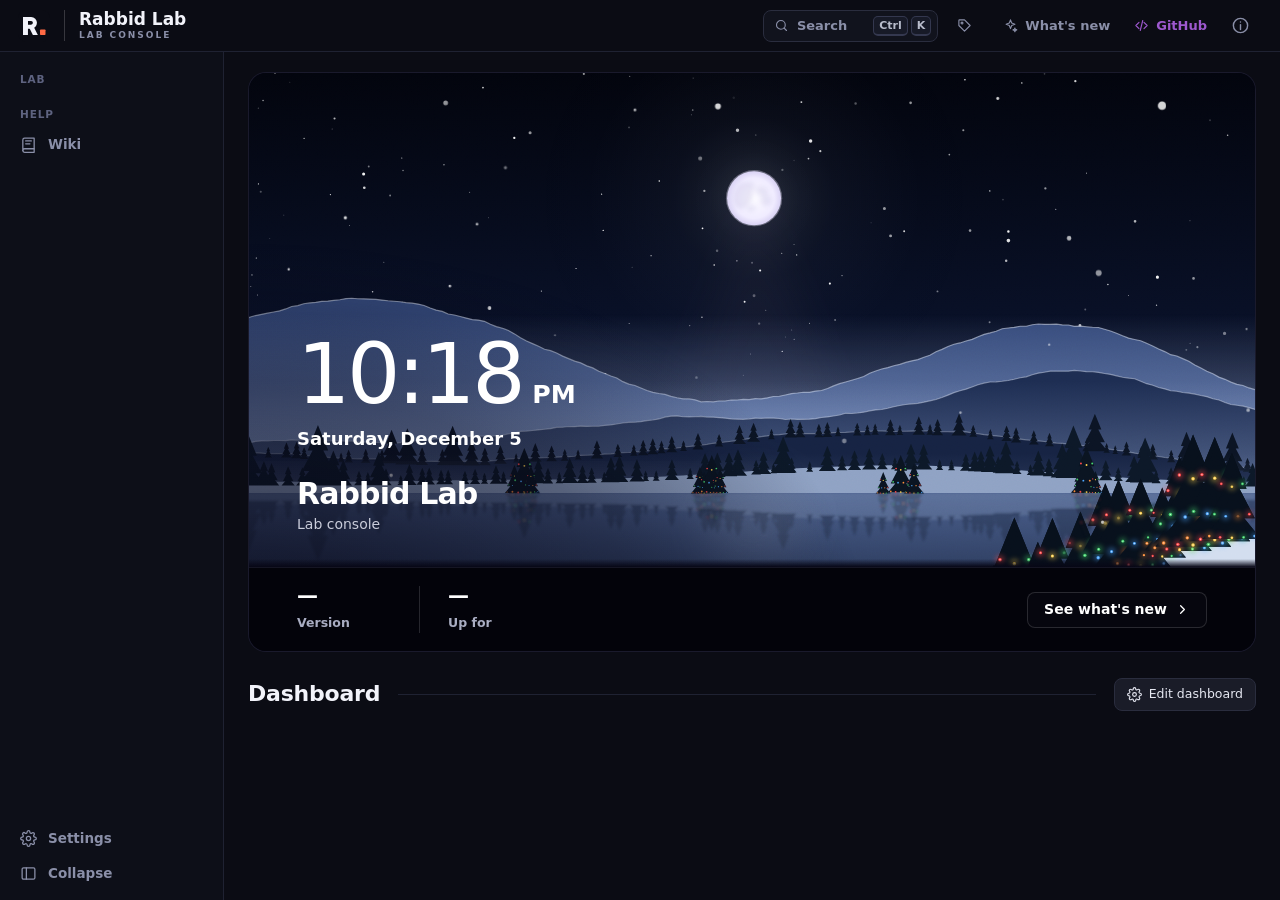
==== Src/RabbidLab.Server/wwwroot/index.html @ 40a91eeb "1.1.434: the time and the weather on the Overview banner" ====
<!doctype html>
<html lang="en">
<head>
<meta charset="utf-8">
<meta name="viewport" content="width=device-width, initial-scale=1">
<title>Rabbid Lab</title>
<meta name="robots" content="noindex, nofollow">
<meta name="theme-color" content="#0B0C14">
<link rel="icon" id="favicon" href="favicon.svg" type="image/svg+xml">
<script src="Assets/style.js"></script>
<script src="Assets/brand.js"></script>
<script src="Assets/theme.js"></script>
<link rel="stylesheet" href="Assets/console.css">
<link rel="stylesheet" href="Assets/skeleton.css">
<link rel="stylesheet" href="Assets/grid.css">
<link rel="stylesheet" href="Assets/people.css">
<link rel="stylesheet" href="Assets/users.css">
<link rel="stylesheet" href="Assets/links.css">
<link rel="stylesheet" href="Assets/sensors.css">
<link rel="stylesheet" href="Assets/alerts.css">
<link rel="stylesheet" href="Assets/wiki.css">
<link rel="stylesheet" href="Assets/notes.css">
<link rel="stylesheet" href="Assets/sync.css">
<link rel="stylesheet" href="Assets/report.css">
<link rel="stylesheet" href="Assets/offboard.css">
<link rel="stylesheet" href="Assets/dc-settings.css">
<link rel="stylesheet" href="Assets/printq.css">
<link rel="stylesheet" href="Assets/people-flows.css">
<link rel="stylesheet" href="Assets/lifecycle.css">
<link rel="stylesheet" href="Assets/apps.css">
<link rel="stylesheet" href="Assets/alerts-page.css">
<link rel="stylesheet" href="Assets/network.css">
<link rel="stylesheet" href="Assets/cloud.css">
<link rel="stylesheet" href="Assets/search.css">
<link rel="stylesheet" href="Assets/overview.css">
<link rel="stylesheet" href="Assets/dashboard.css">
<link rel="stylesheet" href="Assets/news.css">
<link rel="stylesheet" href="Assets/help.css">
<link rel="stylesheet" href="Assets/edition.css">
<link rel="stylesheet" href="Assets/themes.css">
<link rel="stylesheet" href="Assets/theme-fixes.css">
<script src="Assets/palette.js" defer></script>
<script src="Assets/backdrop.js" defer></script>
<script src="Assets/skeleton.js" defer></script>
<script src="Assets/sky.js" defer></script>
<script src="Assets/scene.js" defer></script>
<script src="Assets/monsters.js" defer></script>
<script src="Assets/weather.js" defer></script>
<script src="Assets/console.js" defer></script>
<script src="Assets/scroll.js" defer></script>
<script src="Assets/tips.js" defer></script>
<script src="Assets/picker.js" defer></script>
<script src="Assets/actions.js" defer></script>
<script src="Assets/reveal.js" defer></script>
<script src="Assets/grid.js" defer></script>
<script src="Assets/filter.js" defer></script>
<script src="Assets/people.js" defer></script>
<script src="Assets/offboard.js" defer></script>
<script src="Assets/given.js" defer></script>
<script src="Assets/dc-settings.js" defer></script>
<script src="Assets/users.js" defer></script>
<script src="Assets/people-flows.js" defer></script>
<script src="Assets/lifecycle.js" defer></script>
<script src="Assets/apps.js" defer></script>
<script src="Assets/alerts-page.js" defer></script>
<script src="Assets/alerts.js" defer></script>
<script src="Assets/report.js" defer></script>
<script src="Assets/links.js" defer></script>
<script src="Assets/portal-catalog.js" defer></script>
<script src="Assets/portals.js" defer></script>
<script src="Assets/cloud.js" defer></script>
<script src="Assets/sensors.js" defer></script>
<script src="Assets/wiki.js" defer></script>
<script src="Assets/directory.js" defer></script>
<script src="Assets/sync.js" defer></script>
<script src="Assets/devices.js" defer></script>
<script src="Assets/help.js" defer></script>
<script src="Assets/accounts.js" defer></script>
<script src="Assets/printers.js" defer></script>
<script src="Assets/installs.js" defer></script>
<script src="Assets/gpo.js" defer></script>
<script src="Assets/network.js" defer></script>
<script src="Assets/search.js" defer></script>
<script src="Assets/notes.js" defer></script>
<script src="Assets/deploy.js" defer></script>
<script src="Assets/dock.js" defer></script>
<script src="Assets/dashboard.js" defer></script>
<script src="Assets/ovinfo.js" defer></script>
</head>
<!-- The console: the top bar, the rail down the left, and one page at a time (console.js picks it from the address). -->
<body class="app booting">
<svg class="sprite" aria-hidden="true">
  <symbol id="i-overview" viewBox="0 0 24 24" fill="none" stroke="currentColor" stroke-width="1.8" stroke-linecap="round" stroke-linejoin="round"><rect x="3" y="3" width="7.5" height="7.5" rx="1.5"/><rect x="13.5" y="3" width="7.5" height="7.5" rx="1.5"/><rect x="3" y="13.5" width="7.5" height="7.5" rx="1.5"/><rect x="13.5" y="13.5" width="7.5" height="7.5" rx="1.5"/></symbol>
  <symbol id="i-updates" viewBox="0 0 24 24" fill="none" stroke="currentColor" stroke-width="1.8" stroke-linecap="round" stroke-linejoin="round"><path d="M20 12a8 8 0 1 1-2.3-5.6"/><path d="M20 4v5h-5"/><path d="M12 8v5l3 2"/></symbol>
  <symbol id="i-activity" viewBox="0 0 24 24" fill="none" stroke="currentColor" stroke-width="1.8" stroke-linecap="round" stroke-linejoin="round"><path d="M3 12h4l3-7 4 14 3-7h4"/></symbol>
  <symbol id="i-new" viewBox="0 0 24 24" fill="none" stroke="currentColor" stroke-width="1.8" stroke-linecap="round" stroke-linejoin="round"><path d="M12 3l1.9 5.1L19 10l-5.1 1.9L12 17l-1.9-5.1L5 10l5.1-1.9z"/><path d="M19 16l.8 2.2L22 19l-2.2.8L19 22l-.8-2.2L16 19l2.2-.8z"/></symbol>
  <symbol id="i-code" viewBox="0 0 24 24" fill="none" stroke="currentColor" stroke-width="1.8" stroke-linecap="round" stroke-linejoin="round"><path d="M8 7l-5 5 5 5M16 7l5 5-5 5M14 4l-4 16"/></symbol>
  <symbol id="i-back" viewBox="0 0 24 24" fill="none" stroke="currentColor" stroke-width="2" stroke-linecap="round" stroke-linejoin="round"><path d="M20 12H5M11 5l-7 7 7 7"/></symbol>
  <symbol id="i-tag" viewBox="0 0 24 24" fill="none" stroke="currentColor" stroke-width="1.8" stroke-linecap="round" stroke-linejoin="round"><path d="M3 12V4a1 1 0 0 1 1-1h8l9 9-9 9z"/><circle cx="8" cy="8" r="1.5"/></symbol>
  <symbol id="i-brush" viewBox="0 0 24 24" fill="none" stroke="currentColor" stroke-width="1.8" stroke-linecap="round" stroke-linejoin="round"><path d="M12 3a9 9 0 0 0 0 18c1.4 0 2-1 2-2s-.6-1.4-.6-2.2c0-1 .8-1.8 1.8-1.8H17a4 4 0 0 0 4-4c0-4.4-4-8-9-8z"/><circle cx="7.5" cy="11" r="1"/><circle cx="10.5" cy="7" r="1"/><circle cx="15.5" cy="7.5" r="1"/></symbol>
  <symbol id="i-bell" viewBox="0 0 24 24" fill="none" stroke="currentColor" stroke-width="1.8" stroke-linecap="round" stroke-linejoin="round"><path d="M6 16V11a6 6 0 0 1 12 0v5l2 2H4z"/><path d="M10 21h4"/></symbol>
  <symbol id="i-out" viewBox="0 0 24 24" fill="none" stroke="currentColor" stroke-width="2" stroke-linecap="round" stroke-linejoin="round"><path d="M7 17L17 7M9 7h8v8"/></symbol>
  <symbol id="i-clock" viewBox="0 0 24 24" fill="none" stroke="currentColor" stroke-width="1.8" stroke-linecap="round" stroke-linejoin="round"><circle cx="12" cy="12" r="9"/><path d="M12 7v5l3 2"/></symbol>
  <symbol id="i-pause" viewBox="0 0 24 24" fill="none" stroke="currentColor" stroke-width="2.4" stroke-linecap="round" stroke-linejoin="round"><path d="M9 6v12M15 6v12"/></symbol><symbol id="i-play" viewBox="0 0 24 24" fill="none" stroke="currentColor" stroke-width="2.2" stroke-linecap="round" stroke-linejoin="round"><path d="M8 5.5v13l10-6.5z"/></symbol>
  <symbol id="i-rail" viewBox="0 0 24 24" fill="none" stroke="currentColor" stroke-width="1.8" stroke-linecap="round" stroke-linejoin="round"><rect x="3" y="4" width="18" height="16" rx="2"/><path d="M9 4v16"/></symbol>
  <symbol id="i-gear" viewBox="0 0 24 24" fill="none" stroke="currentColor" stroke-width="1.8" stroke-linecap="round" stroke-linejoin="round"><circle cx="12" cy="12" r="3"/><path d="M19.4 15a1.65 1.65 0 0 0 .33 1.82l.06.06a2 2 0 1 1-2.83 2.83l-.06-.06a1.65 1.65 0 0 0-1.82-.33 1.65 1.65 0 0 0-1 1.51V21a2 2 0 1 1-4 0v-.09A1.65 1.65 0 0 0 9 19.4a1.65 1.65 0 0 0-1.82.33l-.06.06a2 2 0 1 1-2.83-2.83l.06-.06A1.65 1.65 0 0 0 4.68 15a1.65 1.65 0 0 0-1.51-1H3a2 2 0 1 1 0-4h.09A1.65 1.65 0 0 0 4.6 9a1.65 1.65 0 0 0-.33-1.82l-.06-.06a2 2 0 1 1 2.83-2.83l.06.06A1.65 1.65 0 0 0 9 4.68a1.65 1.65 0 0 0 1-1.51V3a2 2 0 1 1 4 0v.09a1.65 1.65 0 0 0 1 1.51 1.65 1.65 0 0 0 1.82-.33l.06-.06a2 2 0 1 1 2.83 2.83l-.06.06A1.65 1.65 0 0 0 19.4 9a1.65 1.65 0 0 0 1.51 1H21a2 2 0 1 1 0 4h-.09a1.65 1.65 0 0 0-1.51 1z"/></symbol>
  <symbol id="i-filter" viewBox="0 0 24 24" fill="none" stroke="currentColor" stroke-width="1.8" stroke-linecap="round" stroke-linejoin="round"><path d="M4 5h16l-6.2 7.6V18l-3.6 2v-7.4z"/></symbol>
  <symbol id="i-check" viewBox="0 0 24 24" fill="none" stroke="currentColor" stroke-width="2" stroke-linecap="round" stroke-linejoin="round"><path d="M5 12l5 5 9-10"/></symbol>
  <symbol id="i-download" viewBox="0 0 24 24" fill="none" stroke="currentColor" stroke-width="1.8" stroke-linecap="round" stroke-linejoin="round"><path d="M12 4v11M7 10l5 5 5-5M4 20h16"/></symbol>
  <symbol id="i-upload" viewBox="0 0 24 24" fill="none" stroke="currentColor" stroke-width="1.8" stroke-linecap="round" stroke-linejoin="round"><path d="M12 15V4M7 9l5-5 5 5M4 20h16"/></symbol>  <symbol id="i-alert" viewBox="0 0 24 24" fill="none" stroke="currentColor" stroke-width="1.8" stroke-linecap="round" stroke-linejoin="round"><path d="M12 3l10 18H2z"/><path d="M12 10v5M12 18h.01"/></symbol>
  <symbol id="i-history" viewBox="0 0 24 24" fill="none" stroke="currentColor" stroke-width="1.8" stroke-linecap="round" stroke-linejoin="round"><path d="M3 12a9 9 0 1 0 3-6.7L3 8"/><path d="M3 3v5h5M12 7v5l3 2"/></symbol>
  <symbol id="i-lock" viewBox="0 0 24 24" fill="none" stroke="currentColor" stroke-width="1.8" stroke-linecap="round" stroke-linejoin="round"><rect x="5" y="11" width="14" height="9" rx="2"/><path d="M8 11V8a4 4 0 0 1 8 0v3"/></symbol>
  <symbol id="i-crown" viewBox="0 0 24 24" fill="none" stroke="currentColor" stroke-width="1.8" stroke-linecap="round" stroke-linejoin="round"><path d="M3 7l4.5 4L12 4l4.5 7L21 7l-2 11H5z"/><path d="M5 21h14"/></symbol>
  <symbol id="i-ticket" viewBox="0 0 24 24" fill="none" stroke="currentColor" stroke-width="1.8" stroke-linecap="round" stroke-linejoin="round"><path d="M3 7a1 1 0 0 1 1-1h16a1 1 0 0 1 1 1v3a2 2 0 0 0 0 4v3a1 1 0 0 1-1 1H4a1 1 0 0 1-1-1v-3a2 2 0 0 0 0-4z"/><path d="M15 6v2M15 11v2M15 16v2"/></symbol>
  <symbol id="i-hourglass" viewBox="0 0 24 24" fill="none" stroke="currentColor" stroke-width="1.8" stroke-linecap="round" stroke-linejoin="round"><path d="M6 3h12M6 21h12"/><path d="M8 3v3c0 2.5 4 4 4 6s-4 3.5-4 6v3M16 3v3c0 2.5-4 4-4 6s4 3.5 4 6v3"/></symbol>
  <symbol id="i-tree" viewBox="0 0 24 24" fill="none" stroke="currentColor" stroke-width="1.8" stroke-linecap="round" stroke-linejoin="round"><path d="M12 3 7.5 9.5h3L6 16h12l-4.5-6.5h3z"/><path d="M12 16v5"/></symbol>
  <symbol id="i-certificate" viewBox="0 0 24 24" fill="none" stroke="currentColor" stroke-width="1.8" stroke-linecap="round" stroke-linejoin="round"><path d="M13 17H5a2 2 0 0 1-2-2V6a2 2 0 0 1 2-2h14a2 2 0 0 1 2 2v5"/><path d="M7 8h8M7 12h4"/><circle cx="18" cy="15" r="3"/><path d="M16.5 17.6 16 21l2-1 2 1-.5-3.4"/></symbol>
  <symbol id="i-signpost" viewBox="0 0 24 24" fill="none" stroke="currentColor" stroke-width="1.8" stroke-linecap="round" stroke-linejoin="round"><path d="M12 3v18M9 21h6"/><path d="M5 5h12l2.5 2.5L17 10H5z"/><path d="M19 12H7l-2.5 2.5L7 17h12z"/></symbol>
  <symbol id="i-shield" viewBox="0 0 24 24" fill="none" stroke="currentColor" stroke-width="1.8" stroke-linecap="round" stroke-linejoin="round"><path d="M12 3l8 3v6c0 4.5-3.4 8.3-8 9-4.6-.7-8-4.5-8-9V6z"/></symbol>
  <symbol id="i-policy" viewBox="0 0 24 24" fill="none" stroke="currentColor" stroke-width="1.8" stroke-linecap="round" stroke-linejoin="round"><path d="M14 3H6a2 2 0 0 0-2 2v14a2 2 0 0 0 2 2h5"/><path d="M14 3v5h5"/><path d="M19 8v2"/><path d="M17.5 13.5 21 15v2.6c0 2.2-1.5 3.7-3.5 4.4-2-.7-3.5-2.2-3.5-4.4V15Z"/><path d="M8 9h3M8 13h4M8 17h3"/></symbol>
  <symbol id="i-users" viewBox="0 0 24 24" fill="none" stroke="currentColor" stroke-width="1.8" stroke-linecap="round" stroke-linejoin="round"><circle cx="9" cy="8" r="3.5"/><path d="M2.5 20c1-3.5 3.6-5.5 6.5-5.5s5.5 2 6.5 5.5"/><path d="M15.5 4.8a3.5 3.5 0 0 1 0 6.4M17.5 14.8c2 .7 3.4 2.4 4 5.2"/></symbol>
  <symbol id="i-user" viewBox="0 0 24 24" fill="none" stroke="currentColor" stroke-width="1.8" stroke-linecap="round" stroke-linejoin="round"><circle cx="12" cy="8" r="4"/><path d="M4 20c1.5-3.5 4.5-5 8-5s6.5 1.5 8 5"/></symbol>
  <symbol id="i-right" viewBox="0 0 24 24" fill="none" stroke="currentColor" stroke-width="2" stroke-linecap="round" stroke-linejoin="round"><path d="M9 6l6 6-6 6"/></symbol>
  <symbol id="i-monitor" viewBox="0 0 24 24" fill="none" stroke="currentColor" stroke-width="1.8" stroke-linecap="round" stroke-linejoin="round"><rect x="3" y="4" width="18" height="12" rx="2"/><path d="M8 20h8M12 16v4"/></symbol>
  <symbol id="i-list" viewBox="0 0 24 24" fill="none" stroke="currentColor" stroke-width="1.8" stroke-linecap="round" stroke-linejoin="round"><path d="M8 6h13M8 12h13M8 18h13M3 6h.01M3 12h.01M3 18h.01"/></symbol>
  <symbol id="i-key" viewBox="0 0 24 24" fill="none" stroke="currentColor" stroke-width="1.8" stroke-linecap="round" stroke-linejoin="round"><circle cx="7.5" cy="12" r="4"/><path d="M11.5 12H21M18 12v3M21 12v2.5"/></symbol>
  <symbol id="i-plus" viewBox="0 0 24 24" fill="none" stroke="currentColor" stroke-width="1.8" stroke-linecap="round" stroke-linejoin="round"><path d="M12 5v14M5 12h14"/></symbol>
  <symbol id="i-minus" viewBox="0 0 24 24" fill="none" stroke="currentColor" stroke-width="1.8" stroke-linecap="round"><path d="M5 12h14"/></symbol>
  <symbol id="i-grip" viewBox="0 0 24 24" fill="none" stroke="currentColor" stroke-width="2" stroke-linecap="round" stroke-linejoin="round"><path d="M12 3v18M3 12h18M9 6l3-3 3 3M9 18l3 3 3-3M6 9l-3 3 3 3M18 9l3 3-3 3"/></symbol>
  <symbol id="i-sort" viewBox="0 0 24 24" fill="none" stroke="currentColor" stroke-width="2" stroke-linecap="round" stroke-linejoin="round"><path d="M6 4v16M3 17l3 3 3-3M13.5 10.5 16.5 3.5l3 7M14.6 8h3.8M13.5 13.5h6l-6 7h6"/></symbol>
  <symbol id="i-sort-za" viewBox="0 0 24 24" fill="none" stroke="currentColor" stroke-width="2" stroke-linecap="round" stroke-linejoin="round"><path d="M6 20V4M3 7l3-3 3 3M13.5 3.5h6l-6 7h6M13.5 20.5l3-7 3 7M14.6 18h3.8"/></symbol>
  <symbol id="i-pin" viewBox="0 0 24 24" fill="none" stroke="currentColor" stroke-width="1.8" stroke-linecap="round" stroke-linejoin="round"><g transform="rotate(45 12 12)"><path d="M8.5 3h7M10 3v6l-3 4h10l-3-4V3M12 13v8"/></g></symbol>
  <symbol id="i-pin-right" viewBox="0 0 24 24" fill="none" stroke="currentColor" stroke-width="1.8" stroke-linecap="round" stroke-linejoin="round"><g transform="rotate(-45 12 12)"><path d="M8.5 3h7M10 3v6l-3 4h10l-3-4V3M12 13v8"/></g></symbol>
  <symbol id="i-pin-off" viewBox="0 0 24 24" fill="none" stroke="currentColor" stroke-width="1.8" stroke-linecap="round" stroke-linejoin="round"><path d="M8.5 3h7M10 3v6l-3 4h10l-3-4V3M12 13v8M3 3l18 18"/></symbol>
  <symbol id="i-fit" viewBox="0 0 24 24" fill="none" stroke="currentColor" stroke-width="1.8" stroke-linecap="round" stroke-linejoin="round"><path d="M3 4v16M21 4v16M7 12h10M10 9l-3 3 3 3M14 9l3 3-3 3"/></symbol>
  <symbol id="i-info" viewBox="0 0 24 24" fill="none" stroke="currentColor" stroke-width="1.8" stroke-linecap="round" stroke-linejoin="round"><circle cx="12" cy="12" r="9"/><path d="M12 11v6"/><path d="M12 7.6v.01"/></symbol>
  <symbol id="i-eye" viewBox="0 0 24 24" fill="none" stroke="currentColor" stroke-width="1.8" stroke-linecap="round" stroke-linejoin="round"><path d="M2 12s3.6-7 10-7 10 7 10 7-3.6 7-10 7S2 12 2 12z"/><circle cx="12" cy="12" r="3"/></symbol>
  <symbol id="i-eye-off" viewBox="0 0 24 24" fill="none" stroke="currentColor" stroke-width="1.8" stroke-linecap="round" stroke-linejoin="round"><path d="M3 3l18 18M10.6 5.1A10.8 10.8 0 0 1 12 5c6.4 0 10 7 10 7a17.6 17.6 0 0 1-3.2 4.1M6.6 6.6C3.7 8.5 2 12 2 12s3.6 7 10 7a10.4 10.4 0 0 0 5.4-1.6M9.9 9.9a3 3 0 0 0 4.2 4.2"/></symbol>
  <symbol id="i-x" viewBox="0 0 24 24" fill="none" stroke="currentColor" stroke-width="1.8" stroke-linecap="round" stroke-linejoin="round"><path d="M6 6l12 12M18 6L6 18"/></symbol>
  <symbol id="i-trash" viewBox="0 0 24 24" fill="none" stroke="currentColor" stroke-width="2" stroke-linecap="round" stroke-linejoin="round"><path d="M3 6h18M8 6V4a1 1 0 0 1 1-1h6a1 1 0 0 1 1 1v2M19 6l-1 14a2 2 0 0 1-2 2H8a2 2 0 0 1-2-2L5 6M10 11v6M14 11v6"/></symbol>
  <symbol id="i-search" viewBox="0 0 24 24" fill="none" stroke="currentColor" stroke-width="1.8" stroke-linecap="round" stroke-linejoin="round"><circle cx="11" cy="11" r="7"/><path d="M20 20l-4-4"/></symbol>
  <symbol id="i-server" viewBox="0 0 24 24" fill="none" stroke="currentColor" stroke-width="1.8" stroke-linecap="round" stroke-linejoin="round"><rect x="3" y="4" width="18" height="7" rx="1.5"/><rect x="3" y="13" width="18" height="7" rx="1.5"/><path d="M7 7.5h.01M7 16.5h.01M11 7.5h6M11 16.5h6"/></symbol>
  <symbol id="i-unlock" viewBox="0 0 24 24" fill="none" stroke="currentColor" stroke-width="1.8" stroke-linecap="round" stroke-linejoin="round"><rect x="5" y="11" width="14" height="9" rx="2"/><path d="M8 11V8a4 4 0 0 1 7.5-2"/></symbol>
  <symbol id="i-power" viewBox="0 0 24 24" fill="none" stroke="currentColor" stroke-width="1.8" stroke-linecap="round" stroke-linejoin="round"><path d="M12 3v9"/><path d="M6.4 6.4a8 8 0 1 0 11.2 0"/></symbol>
  <symbol id="i-restart" viewBox="0 0 24 24" fill="none" stroke="currentColor" stroke-width="1.8" stroke-linecap="round" stroke-linejoin="round"><path d="M20 12a8 8 0 1 1-2.6-5.9"/><path d="M20 4v5h-5"/></symbol>
  <symbol id="i-message" viewBox="0 0 24 24" fill="none" stroke="currentColor" stroke-width="1.8" stroke-linecap="round" stroke-linejoin="round"><path d="M4 5h16v11H9l-5 4V5Z"/><path d="M8 9.5h8M8 12.5h5"/></symbol>
  <symbol id="i-wake" viewBox="0 0 24 24" fill="none" stroke="currentColor" stroke-width="1.8" stroke-linecap="round" stroke-linejoin="round"><path d="M12 3v3M4.9 7.9l2.1 2.1M19.1 7.9 17 10M2 17h3M19 17h3M7 17a5 5 0 0 1 10 0M2 21h20"/></symbol>
  <symbol id="i-link" viewBox="0 0 24 24" fill="none" stroke="currentColor" stroke-width="1.8" stroke-linecap="round" stroke-linejoin="round"><path d="M10 14a4.5 4.5 0 0 0 6.4 0l3.2-3.2a4.5 4.5 0 0 0-6.4-6.4L12 5.6"/><path d="M14 10a4.5 4.5 0 0 0-6.4 0l-3.2 3.2a4.5 4.5 0 0 0 6.4 6.4l1.2-1.2"/></symbol>
  <symbol id="i-edit" viewBox="0 0 24 24" fill="none" stroke="currentColor" stroke-width="2" stroke-linecap="round" stroke-linejoin="round"><path d="M12 20h8M16.5 3.5a2.1 2.1 0 0 1 3 3L7 19l-4 1 1-4z"/></symbol>
  <symbol id="i-dots" viewBox="0 0 24 24" fill="currentColor"><circle cx="5" cy="12" r="1.8"/><circle cx="12" cy="12" r="1.8"/><circle cx="19" cy="12" r="1.8"/></symbol>
  <symbol id="i-laptop" viewBox="0 0 24 24" fill="none" stroke="currentColor" stroke-width="1.8" stroke-linecap="round" stroke-linejoin="round"><rect x="4" y="5" width="16" height="11" rx="1.5"/><path d="M2 19h20"/></symbol>
  <symbol id="i-book" viewBox="0 0 24 24" fill="none" stroke="currentColor" stroke-width="1.8" stroke-linecap="round" stroke-linejoin="round"><path d="M4 5.5A2.5 2.5 0 0 1 6.5 3H20v15H6.5A2.5 2.5 0 0 0 4 20.5z"/><path d="M4 20.5A2.5 2.5 0 0 0 6.5 23H20v-5"/><path d="M8 7h8M8 11h6"/></symbol>
  <symbol id="i-csv" viewBox="0 0 24 24" fill="none" stroke="currentColor" stroke-width="1.8" stroke-linecap="round" stroke-linejoin="round"><path d="M14 3H6a2 2 0 0 0-2 2v14a2 2 0 0 0 2 2h12a2 2 0 0 0 2-2V9z"/><path d="M14 3v6h6M12 12v6M9 15l3 3 3-3"/></symbol>
  <symbol id="i-globe" viewBox="0 0 24 24" fill="none" stroke="currentColor" stroke-width="1.8" stroke-linecap="round" stroke-linejoin="round"><circle cx="12" cy="12" r="9"/><path d="M3 12h18M12 3c2.5 2.7 3.8 5.7 3.8 9s-1.3 6.3-3.8 9c-2.5-2.7-3.8-5.7-3.8-9S9.5 5.7 12 3z"/></symbol>
  <symbol id="i-browser" viewBox="0 0 24 24" fill="none" stroke="currentColor" stroke-width="1.8" stroke-linecap="round" stroke-linejoin="round"><rect x="3" y="4" width="18" height="16" rx="2"/><path d="M3 9h18M6.5 6.5h.01M9.5 6.5h.01M12.5 6.5h5"/></symbol>
  <symbol id="i-view-rows" viewBox="0 0 24 24" fill="none" stroke="currentColor" stroke-width="2" stroke-linejoin="round"><rect x="3" y="4" width="18" height="6" rx="1.5"/><rect x="3" y="14" width="18" height="6" rx="1.5"/></symbol>
  <symbol id="i-view-tiles" viewBox="0 0 24 24" fill="none" stroke="currentColor" stroke-width="2" stroke-linejoin="round"><rect x="3" y="3" width="7.5" height="7.5" rx="2"/><rect x="13.5" y="3" width="7.5" height="7.5" rx="2"/><rect x="3" y="13.5" width="7.5" height="7.5" rx="2"/><rect x="13.5" y="13.5" width="7.5" height="7.5" rx="2"/></symbol>
  <symbol id="i-view-list" viewBox="0 0 24 24" fill="none" stroke="currentColor" stroke-width="2" stroke-linecap="round"><path d="M9 6h12M9 12h12M9 18h12"/><circle cx="4.5" cy="6" r="1.5" fill="currentColor" stroke="none"/><circle cx="4.5" cy="12" r="1.5" fill="currentColor" stroke="none"/><circle cx="4.5" cy="18" r="1.5" fill="currentColor" stroke="none"/></symbol>
  <symbol id="i-view-icons" viewBox="0 0 24 24" fill="currentColor"><rect x="3" y="3" width="5" height="5" rx="1.5"/><rect x="9.5" y="3" width="5" height="5" rx="1.5"/><rect x="16" y="3" width="5" height="5" rx="1.5"/><rect x="3" y="9.5" width="5" height="5" rx="1.5"/><rect x="9.5" y="9.5" width="5" height="5" rx="1.5"/><rect x="16" y="9.5" width="5" height="5" rx="1.5"/><rect x="3" y="16" width="5" height="5" rx="1.5"/><rect x="9.5" y="16" width="5" height="5" rx="1.5"/><rect x="16" y="16" width="5" height="5" rx="1.5"/></symbol>
  <symbol id="i-org" viewBox="0 0 24 24" fill="none" stroke="currentColor" stroke-width="1.8" stroke-linecap="round" stroke-linejoin="round"><rect x="9" y="3" width="6" height="5" rx="1"/><rect x="3" y="16" width="6" height="5" rx="1"/><rect x="15" y="16" width="6" height="5" rx="1"/><path d="M12 8v4M6 16v-2h12v2"/></symbol>
  <symbol id="i-plug" viewBox="0 0 24 24" fill="none" stroke="currentColor" stroke-width="1.8" stroke-linecap="round" stroke-linejoin="round"><rect x="4" y="7" width="16" height="10" rx="2"/><path d="M8 11h2M14 11h2M8 7V4M16 7V4M12 17v3"/></symbol>
  <symbol id="i-disk" viewBox="0 0 24 24" fill="none" stroke="currentColor" stroke-width="1.8" stroke-linecap="round" stroke-linejoin="round"><ellipse cx="12" cy="5.5" rx="8" ry="2.5"/><path d="M4 5.5v13c0 1.4 3.6 2.5 8 2.5s8-1.1 8-2.5v-13"/><path d="M4 12c0 1.4 3.6 2.5 8 2.5s8-1.1 8-2.5"/></symbol>
  <symbol id="i-folder" viewBox="0 0 24 24" fill="none" stroke="currentColor" stroke-width="1.8" stroke-linecap="round" stroke-linejoin="round"><path d="M3 7a2 2 0 0 1 2-2h4l2 2h8a2 2 0 0 1 2 2v8a2 2 0 0 1-2 2H5a2 2 0 0 1-2-2z"/></symbol>
  <symbol id="i-user-plus" viewBox="0 0 24 24" fill="none" stroke="currentColor" stroke-width="1.8" stroke-linecap="round" stroke-linejoin="round"><circle cx="9" cy="8" r="4"/><path d="M2 20c1.2-3.3 4-5 7-5s5.8 1.7 7 5"/><path d="M19 8v6M16 11h6"/></symbol>
  <symbol id="i-refresh" viewBox="0 0 24 24" fill="none" stroke="currentColor" stroke-width="1.8" stroke-linecap="round" stroke-linejoin="round"><path d="M20 11a8 8 0 0 0-14.3-4.9L4 8"/><path d="M4 3v5h5"/><path d="M4 13a8 8 0 0 0 14.3 4.9L20 16"/><path d="M20 21v-5h-5"/></symbol>
  <symbol id="i-cloud" viewBox="0 0 24 24" fill="none" stroke="currentColor" stroke-width="1.8" stroke-linecap="round" stroke-linejoin="round"><path d="M7 18a4 4 0 0 1-.6-8A6 6 0 0 1 18 9a4.5 4.5 0 0 1-.5 9z"/></symbol>
  <symbol id="i-mail" viewBox="0 0 24 24" fill="none" stroke="currentColor" stroke-width="1.8" stroke-linecap="round" stroke-linejoin="round"><rect x="3" y="5" width="18" height="14" rx="2"/><path d="m3.5 7 8.5 6 8.5-6"/></symbol>
  <symbol id="i-license" viewBox="0 0 24 24" fill="none" stroke="currentColor" stroke-width="1.8" stroke-linecap="round" stroke-linejoin="round"><rect x="3" y="4" width="18" height="16" rx="2"/><circle cx="9" cy="10.5" r="2.3"/><path d="M5.8 16.5c.6-1.6 1.8-2.4 3.2-2.4s2.6.8 3.2 2.4M14.5 9h3.5M14.5 12.5h3.5"/></symbol>
  <symbol id="i-ms" viewBox="0 0 24 24"><path fill="#F25022" d="M2 2h9.5v9.5H2z"/><path fill="#7FBA00" d="M12.5 2H22v9.5h-9.5z"/><path fill="#00A4EF" d="M2 12.5h9.5V22H2z"/><path fill="#FFB900" d="M12.5 12.5H22V22h-9.5z"/></symbol>
  <symbol id="i-wrench" viewBox="0 0 24 24" fill="none" stroke="currentColor" stroke-width="1.8" stroke-linecap="round" stroke-linejoin="round"><path d="M14.7 6.3a1 1 0 0 0 0 1.4l1.6 1.6a1 1 0 0 0 1.4 0l3.8-3.8a6 6 0 0 1-7.9 7.9l-6.9 6.9a2.1 2.1 0 0 1-3-3l6.9-6.9a6 6 0 0 1 7.9-7.9z"/></symbol>
  <symbol id="i-box" viewBox="0 0 24 24" fill="none" stroke="currentColor" stroke-width="1.8" stroke-linecap="round" stroke-linejoin="round"><path d="M21 8l-9-5-9 5 9 5z"/><path d="M3 8v8l9 5 9-5V8M12 13v8"/></symbol>
  <symbol id="i-printer" viewBox="0 0 24 24" fill="none" stroke="currentColor" stroke-width="1.8" stroke-linecap="round" stroke-linejoin="round"><path d="M7 8V3h10v5"/><rect x="3" y="8" width="18" height="9" rx="2"/><path d="M7 14h10v7H7z"/><path d="M17.5 11h.01"/></symbol>
  <symbol id="i-arrow" viewBox="0 0 24 24" fill="none" stroke="currentColor" stroke-width="2.2" stroke-linecap="round" stroke-linejoin="round"><path d="M5 12h14M13 6l6 6-6 6"/></symbol>
  <symbol id="i-star" viewBox="0 0 24 24" fill="none" stroke="currentColor" stroke-width="1.8" stroke-linecap="round" stroke-linejoin="round"><path d="M12 3.5l2.6 5.4 5.9.8-4.3 4.1 1 5.8L12 16.9l-5.2 2.7 1-5.8-4.3-4.1 5.9-.8z"/></symbol>
<symbol id="i-copy" viewBox="0 0 24 24" fill="none" stroke="currentColor" stroke-width="1.8" stroke-linecap="round" stroke-linejoin="round"><rect x="8" y="8" width="12" height="12" rx="2.5"/><path d="M16 8V6a2 2 0 0 0-2-2H6a2 2 0 0 0-2 2v8a2 2 0 0 0 2 2h2"/></symbol>
  <symbol id="i-logout" viewBox="0 0 24 24" fill="none" stroke="currentColor" stroke-width="1.8" stroke-linecap="round" stroke-linejoin="round"><path d="M15 4h3a2 2 0 0 1 2 2v12a2 2 0 0 1-2 2h-3"/><path d="M10 17l-5-5 5-5M5 12h11"/></symbol>
  <symbol id="i-devices" viewBox="0 0 24 24" fill="none" stroke="currentColor" stroke-width="1.8" stroke-linecap="round" stroke-linejoin="round"><rect x="2" y="4" width="14" height="10" rx="1.5"/><path d="M5 18h8"/><rect x="17" y="8" width="5" height="11" rx="1"/></symbol>
  <symbol id="i-user-check" viewBox="0 0 24 24" fill="none" stroke="currentColor" stroke-width="1.8" stroke-linecap="round" stroke-linejoin="round"><circle cx="10" cy="8" r="4"/><path d="M3 21a7 7 0 0 1 11.5-5.4M16 19l2 2 4-4"/></symbol>
  <symbol id="i-user-off" viewBox="0 0 24 24" fill="none" stroke="currentColor" stroke-width="1.8" stroke-linecap="round" stroke-linejoin="round"><circle cx="10" cy="8" r="4"/><path d="M3 21a7 7 0 0 1 11.5-5.4"/><circle cx="18.5" cy="18.5" r="3.5"/><path d="M16 21l5-5"/></symbol>
  <symbol id="i-user-minus" viewBox="0 0 24 24" fill="none" stroke="currentColor" stroke-width="1.8" stroke-linecap="round" stroke-linejoin="round"><circle cx="10" cy="8" r="4"/><path d="M3 21a7 7 0 0 1 11.5-5.4M16 18h6"/></symbol>
  <symbol id="i-calendar" viewBox="0 0 24 24" fill="none" stroke="currentColor" stroke-width="1.8" stroke-linecap="round" stroke-linejoin="round"><rect x="3" y="5" width="18" height="16" rx="2"/><path d="M3 10h18M8 3v4M16 3v4"/></symbol>
  <symbol id="i-move" viewBox="0 0 24 24" fill="none" stroke="currentColor" stroke-width="1.8" stroke-linecap="round" stroke-linejoin="round"><path d="M3 7a2 2 0 0 1 2-2h4l2 2h8a2 2 0 0 1 2 2v8a2 2 0 0 1-2 2H5a2 2 0 0 1-2-2z"/><path d="M10 13h6M13.5 10.5 16 13l-2.5 2.5"/></symbol>
  <symbol id="i-menu" viewBox="0 0 24 24" fill="none" stroke="currentColor" stroke-width="1.8" stroke-linecap="round" stroke-linejoin="round"><path d="M4 7h16M4 12h16M4 17h16"/></symbol>
  <symbol id="i-chevron-down" viewBox="0 0 24 24" fill="none" stroke="currentColor" stroke-width="1.8" stroke-linecap="round" stroke-linejoin="round"><path d="M6 9l6 6 6-6"/></symbol>
  <symbol id="i-chevron-up" viewBox="0 0 24 24" fill="none" stroke="currentColor" stroke-width="1.8" stroke-linecap="round" stroke-linejoin="round"><path d="M6 15l6-6 6 6"/></symbol>
  <symbol id="i-columns" viewBox="0 0 24 24" fill="none" stroke="currentColor" stroke-width="1.8" stroke-linecap="round" stroke-linejoin="round"><path d="M21 5h-7M10 5H3M21 12h-9M8 12H3M21 19h-5M12 19H3M14 3v4M8 10v4M16 17v4"/></symbol>
  <symbol id="i-save" viewBox="0 0 24 24" fill="none" stroke="currentColor" stroke-width="1.8" stroke-linecap="round" stroke-linejoin="round"><path d="M5 3h11l4 4v13a1 1 0 0 1-1 1H5a1 1 0 0 1-1-1V4a1 1 0 0 1 1-1z"/><path d="M8 3v5h7V3M8 21v-7h8v7"/></symbol>
  <symbol id="i-arrow-up" viewBox="0 0 24 24" fill="none" stroke="currentColor" stroke-width="2.2" stroke-linecap="round" stroke-linejoin="round"><path d="M12 19V5M6 11l6-6 6 6"/></symbol>
  <symbol id="i-arrow-down" viewBox="0 0 24 24" fill="none" stroke="currentColor" stroke-width="2.2" stroke-linecap="round" stroke-linejoin="round"><path d="M12 5v14M6 13l6 6 6-6"/></symbol>
  <!-- The note editor's toolbar (notes.js). -->
  <symbol id="i-bold" viewBox="0 0 24 24" fill="none" stroke="currentColor" stroke-width="2.2" stroke-linecap="round" stroke-linejoin="round"><path d="M7 5h6a3.5 3.5 0 0 1 0 7H7zM7 12h7a3.5 3.5 0 0 1 0 7H7z"/></symbol>
  <symbol id="i-italic" viewBox="0 0 24 24" fill="none" stroke="currentColor" stroke-width="2" stroke-linecap="round" stroke-linejoin="round"><path d="M10 5h8M6 19h8M14.5 5l-5 14"/></symbol>
  <symbol id="i-underline" viewBox="0 0 24 24" fill="none" stroke="currentColor" stroke-width="2" stroke-linecap="round" stroke-linejoin="round"><path d="M7 4v7a5 5 0 0 0 10 0V4M5 20h14"/></symbol>
  <symbol id="i-strike" viewBox="0 0 24 24" fill="none" stroke="currentColor" stroke-width="2" stroke-linecap="round" stroke-linejoin="round"><path d="M4 12h16M16.5 7.5C16 5.6 14.2 4.5 12 4.5c-2.6 0-4.5 1.4-4.5 3.5 0 1.3.7 2.3 2 3M8 16.5c.5 1.9 2.3 3 4.5 3 2.6 0 4.5-1.4 4.5-3.5 0-.7-.2-1.3-.5-1.8"/></symbol>
  <symbol id="i-quote" viewBox="0 0 24 24" fill="none" stroke="currentColor" stroke-width="1.8" stroke-linecap="round" stroke-linejoin="round"><path d="M4 5h16v11H11l-4 3.5V16H4z"/><path d="M9 9.2v2.6M13 9.2v2.6"/></symbol>
  <symbol id="i-list-ul" viewBox="0 0 24 24" fill="none" stroke="currentColor" stroke-width="1.8" stroke-linecap="round" stroke-linejoin="round"><path d="M9 6h11M9 12h11M9 18h11"/><circle cx="4.5" cy="6" r=".9" fill="currentColor"/><circle cx="4.5" cy="12" r=".9" fill="currentColor"/><circle cx="4.5" cy="18" r=".9" fill="currentColor"/></symbol>
  <symbol id="i-list-ol" viewBox="0 0 24 24" fill="none" stroke="currentColor" stroke-width="1.8" stroke-linecap="round" stroke-linejoin="round"><path d="M10 6h10M10 12h10M10 18h10M4 4.5l1.5-.8V9M3.6 9h3.4M3.6 14.2c.3-.7 1-1.1 1.8-1.1.9 0 1.6.6 1.6 1.4 0 1.4-3.4 2.2-3.4 4h3.4"/></symbol>
  <!-- Network: the page, and what a device on it can be (network.js). -->
  <symbol id="i-radar" viewBox="0 0 24 24" fill="none" stroke="currentColor" stroke-width="1.8" stroke-linecap="round" stroke-linejoin="round"><circle cx="12" cy="12" r="9"/><circle cx="12" cy="12" r="5"/><path d="M12 12l5.5-5.5"/><circle cx="12" cy="12" r=".8" fill="currentColor"/></symbol>
  <symbol id="i-router" viewBox="0 0 24 24" fill="none" stroke="currentColor" stroke-width="1.8" stroke-linecap="round" stroke-linejoin="round"><rect x="3" y="13" width="18" height="7" rx="2"/><path d="M7 16.5h.01M10.5 16.5h.01M17 13V9M8.5 9.2a5 5 0 0 1 7 0M6 6.6a8.6 8.6 0 0 1 12 0"/></symbol>
  <symbol id="i-switch" viewBox="0 0 24 24" fill="none" stroke="currentColor" stroke-width="1.8" stroke-linecap="round" stroke-linejoin="round"><rect x="2.5" y="7" width="19" height="10" rx="2"/><path d="M6 11.2v1.6M9 11.2v1.6M12 11.2v1.6M15 11.2v1.6M18 11.2v1.6"/></symbol>
  <symbol id="i-wifi" viewBox="0 0 24 24" fill="none" stroke="currentColor" stroke-width="1.8" stroke-linecap="round" stroke-linejoin="round"><path d="M2.5 9.2a14 14 0 0 1 19 0M5.6 12.6a9.4 9.4 0 0 1 12.8 0M8.7 16a4.8 4.8 0 0 1 6.6 0"/><path d="M12 19.6h.01"/></symbol>
  <symbol id="i-camera" viewBox="0 0 24 24" fill="none" stroke="currentColor" stroke-width="1.8" stroke-linecap="round" stroke-linejoin="round"><path d="M3.5 6.8 16.2 3.2l2.1 6.5L5.6 13.3z"/><path d="M18.7 8.3 21 7.6M8.6 12.4 10 17H4.5M4.5 14.6v5"/></symbol>
  <symbol id="i-phone" viewBox="0 0 24 24" fill="none" stroke="currentColor" stroke-width="1.8" stroke-linecap="round" stroke-linejoin="round"><rect x="7" y="2.5" width="10" height="19" rx="2.2"/><path d="M11 18.2h2"/></symbol>
  <symbol id="i-chip" viewBox="0 0 24 24" fill="none" stroke="currentColor" stroke-width="1.8" stroke-linecap="round" stroke-linejoin="round"><rect x="6" y="6" width="12" height="12" rx="2"/><path d="M9.5 2.5v3.5M14.5 2.5v3.5M9.5 18v3.5M14.5 18v3.5M2.5 9.5H6M2.5 14.5H6M18 9.5h3.5M18 14.5h3.5"/></symbol>
  <symbol id="i-unknown" viewBox="0 0 24 24" fill="none" stroke="currentColor" stroke-width="1.8" stroke-linecap="round" stroke-linejoin="round"><circle cx="12" cy="12" r="9"/><path d="M9.6 9.4a2.5 2.5 0 1 1 3.4 2.4c-.7.3-1 .8-1 1.6v.4M12 16.8h.01"/></symbol>
</svg>
<div class="sky" aria-hidden="true"></div>
<header class="top">
  <a class="brand" href="#overview">
    <svg class="mark" data-brand-mark viewBox="0 0 64 64" aria-hidden="true"><rect width="64" height="64" rx="15" fill="#0B0C14"/><g fill="#F2F3FA" transform="translate(10 14) scale(.9)"><rect width="11" height="40"/><path fill-rule="evenodd" d="M0 0H18A13 13 0 0 1 18 26H0ZM11 9V17H18A4 4 0 0 0 18 9Z"/><path d="M13 22H24L33 40H22Z"/></g><rect class="mark-dot" x="44" y="39" width="11" height="11" rx="1.5" fill="#FF6A45"/></svg>
    <img class="mark mark-img" id="brand-img" data-brand-img alt="" hidden>
    <span class="brand-text"><span class="name" id="brand-name" data-brand-name>Rabbid Lab</span><small class="brand-tag" id="brand-tag" data-brand-tag>Lab console</small></span>
    <span class="dev-tag" aria-label="Dev build">DEV</span>
  </a>
  <!-- Shortcuts on every page: updates, the activity log, what's new, and the source on GitHub. -->
  <nav class="top-links" aria-label="Shortcuts">
    <!-- Search: the Ctrl+K window (search.js). -->
    <button type="button" class="top-search" id="top-search" aria-keyshortcuts="Control+K"><svg><use href="#i-search"/></svg><span>Search</span><span class="srch-keys"><kbd class="kbd">Ctrl</kbd><kbd class="kbd">K</kbd></span></button>
    <span class="top-version" data-tip="Installed version"><svg><use href="#i-tag"/></svg><span id="top-version"></span></span>
    <!-- Updates: with a version to install, it says which, in the accent (console.js). -->
    <a class="top-updates" id="top-updates" href="#settings/updates" data-can="updates.view"><svg><use href="#i-updates"/></svg><span id="top-updates-text">Updates</span></a>
    <a href="#settings/activity" data-can="activity.view"><svg><use href="#i-activity"/></svg><span>Activity</span></a>
    <a href="#whats-new"><svg><use href="#i-new"/></svg><span>What's new</span></a>
    <a class="gh" href="https://github.com/Rabbid85/rabbidlab" id="top-repo" target="_blank" rel="noopener"><svg><use href="#i-code"/></svg><span>GitHub</span></a>
  </nav>
  <!-- Support info: this Rabbid Lab described as text to copy into a message when asking for help. -->
  <button type="button" class="icon top-info" id="about-open" title="Support info" aria-label="Support info"><svg><use href="#i-info"/></svg></button>
  <!-- Who's signed in: who, how, their account pages, and Sign out. -->
  <div class="account" id="account" hidden>
    <button type="button" class="account-chip" id="account-chip" aria-haspopup="true" aria-expanded="false" aria-controls="account-menu">
      <span class="avatar" id="avatar" aria-hidden="true"></span>
      <span class="account-name" id="account-name"></span>
      <svg class="chev" viewBox="0 0 24 24" aria-hidden="true"><path d="M6 9l6 6 6-6"/></svg>
    </button>
    <div class="account-menu" id="account-menu" hidden>
      <div class="am-id">
        <span class="avatar big" id="avatar-big" aria-hidden="true"></span>
        <span class="am-who"><b id="menu-name"></b><small id="menu-user"></small><span class="am-chips" id="menu-roles"></span></span>
      </div>
      <div class="am-how"><svg id="menu-how-icon"><use href="#i-globe"/></svg><span><b id="menu-how"></b><small id="menu-where"></small></span></div>
      <div class="am-links">
        <a href="#settings/account" class="am-link"><svg><use href="#i-user"/></svg>Your account</a>
        <button type="button" class="am-link" id="menu-password" hidden><svg><use href="#i-lock"/></svg>Change your password</button>
        <a href="#settings/account/sessions" class="am-link"><svg><use href="#i-devices"/></svg>Active sessions<small id="menu-sessions"></small></a>
        <a href="#settings/appearance" class="am-link"><svg><use href="#i-brush"/></svg>Appearance</a>
      </div>
      <div class="am-links"><button type="button" class="am-link out" id="signout"><svg><use href="#i-logout"/></svg>Sign out</button></div>
    </div>
  </div>
</header>
<script src="Assets/brand-paint.js"></script>

<!-- The rail: the pages, in groups, and Settings at the foot. Collapse shrinks it to icons. -->
<nav class="rail" aria-label="Pages">
  <p class="rail-label">Lab</p>
  <a href="#overview" data-page="overview" title="Overview" data-can="overview.view"><svg><use href="#i-overview"/></svg><span>Overview</span></a>
  <a href="#links" data-page="links" title="Links" data-can="links.view"><svg><use href="#i-link"/></svg><span>Links</span><small id="rail-links"></small><i class="rail-dot bad" id="links-dot" hidden></i></a>
  <a href="#sensors" data-page="sensors" title="Sensors" data-can="sensors.view"><svg><use href="#i-activity"/></svg><span>Sensors</span><i class="rail-dot bad" id="sensors-dot" hidden></i></a>
  <a href="#seats" data-page="seats" title="Devices" data-can="seats.view sessions.view"><svg><use href="#i-monitor"/></svg><span>Devices</span><small id="rail-seats"></small><i class="rail-dot" id="seats-dot" hidden></i></a>
  <a href="#network" data-page="network" title="Network" data-can="network.view"><svg><use href="#i-radar"/></svg><span>Network</span><small id="rail-network"></small><i class="rail-dot" id="network-dot" hidden></i></a>
  <p class="rail-label" data-can="ad.view ad.connect">Directory</p>
  <a href="#ad/users" data-page="ad" id="rail-dir" title="Active Directory" data-can="ad.view ad.connect"><svg><use href="#i-users"/></svg><span>Active Directory</span><i class="rail-dot bad" id="rail-dir-dot" hidden></i></a>
  <a href="#gpo" data-page="gpo" id="rail-gpo" title="Group Policy" data-can="gpo.view"><svg><use href="#i-policy"/></svg><span>Group Policy</span></a>
  <a href="#ad/domain" data-page="domain" id="rail-domain" title="Domain health" data-can="ad.view ad.connect" data-whole><svg><use href="#i-shield"/></svg><span>Domain health</span><i class="rail-dot bad" id="rail-domain-dot" hidden></i></a>
  <a href="#sync" data-page="sync" id="rail-sync" title="Sync" data-can="ad.view" data-whole><svg><use href="#i-refresh"/></svg><span>Sync</span><i class="rail-dot bad" id="rail-sync-dot" hidden></i></a>
  <p class="rail-label" data-can="cloud.view cloud.connect">Microsoft cloud</p>
  <a href="#entra" data-page="entra" title="Entra ID" data-can="cloud.view cloud.connect"><svg><use href="#i-user-check"/></svg><span>Entra ID</span></a>
  <a href="#exchange" data-page="exchange" title="Exchange" data-can="cloud.view cloud.connect"><svg><use href="#i-mail"/></svg><span>Exchange</span></a>
  <a href="#m365" data-page="m365" title="Microsoft 365" data-can="cloud.view cloud.connect"><svg><use href="#i-license"/></svg><span>Microsoft 365</span></a>
  <a href="#azure" data-page="azure" title="Azure" data-can="cloud.view cloud.connect"><svg><use href="#i-cloud"/></svg><span>Azure</span></a>
  <p class="rail-label" data-can="apps.view">Apps</p>
  <a href="#apps" data-page="apps" title="Connected apps" data-can="apps.view"><svg><use href="#i-plug"/></svg><span>Connected apps</span><small id="rail-apps"></small></a>
  <p class="rail-label" data-can="sensors.alerts">Alerts</p>
  <a href="#alerts" data-page="alerts" id="rail-alerts" title="Alerts" data-can="sensors.alerts"><svg><use href="#i-bell"/></svg><span>Alerts</span><small id="rail-alerts-n"></small></a>
  <p class="rail-label" data-can="ad.view">Automation</p>
  <a href="#workflows" data-page="workflows" title="Workflows" data-can="ad.view"><svg><use href="#i-org"/></svg><span>Workflows</span><small id="rail-workflows"></small></a>
<a href="#lifecycle" data-page="lifecycle" title="Lifecycle" data-can="ad.view"><svg><use href="#i-calendar"/></svg><span>Lifecycle</span><small id="rail-lifecycle"></small></a>
  <p class="rail-label">Help</p>
  <a href="#wiki" data-page="wiki" title="Wiki"><svg><use href="#i-book"/></svg><span>Wiki</span></a>
  <a href="#settings" data-page="settings" class="rail-settings" id="rail-settings" title="Settings"><svg><use href="#i-gear"/></svg><span>Settings</span><i class="rail-dot" id="rail-dot" hidden></i></a>
  <button type="button" class="rail-collapse" id="rail-collapse" aria-expanded="true"><svg><use href="#i-rail"/></svg><span id="rail-collapse-text">Collapse</span></button>
</nav>

<main class="main">
  <!-- Back to the page you came from, when you jumped here from it rather than from the sidebar (console.js moves it into the page). -->
  <a class="backlink" id="backlink" hidden><svg><use href="#i-back"/></svg><span id="backlink-text"></span></a>
  <!-- Role preview: the console as a role sees it, until Stop. -->
  <div class="viewas" id="viewas" hidden><svg><use href="#i-eye"/></svg><span>Previewing as <b id="viewas-name"></b>. Only the view changes. Your own permissions still apply.</span><button type="button" id="viewas-stop">Stop</button></div>
  <!-- This computer isn't in Devices yet: the client to install, then Connect, which hands the client the server's address. -->
  <div class="herebar" id="herebar" hidden><svg><use href="#i-monitor"/></svg>
    <span id="here-text">This computer is not connected.</span>
    <a class="button small" id="here-download" href="/api/clients/download" download><svg><use href="#i-download"/></svg>1. Download the client</a>
    <a class="button small primary" id="here-connect" href="#"><svg><use href="#i-link"/></svg>2. Connect this computer</a>
    <button type="button" class="link" id="here-later">Not now</button></div>
  <section class="page home" id="page-overview" data-page="overview" data-title="Overview" hidden>
    <!-- The banner: a scene drawn from the accent (scene.js), the time, the weather and the lab's name at the foot on the left, and a glass strip
         along the bottom with the numbers and the buttons. Nothing on it changes size, so it never moves. -->
    <header class="ovb" id="hero">
      <div class="ovb-art" data-scene aria-hidden="true"></div>
      <!-- The words (ovinfo.js): the time and the weather where the lab is, the hours to come, the lab's name. The time and
           the weather open the sky's window. -->
      <div class="ovb-main">
        <div class="ovw-pair">
          <button type="button" class="ovw-half" data-sky-open data-tip="Change the sky"><b class="ovw-fig"><span id="ovw-time"></span><small id="ovw-ap"></small></b><span class="ovw-strong" id="ovw-date"></span></button>
          <button type="button" class="ovw-half" id="ovw-wx" data-sky-open data-tip="Change the sky" hidden><b class="ovw-fig" id="ovw-temp"></b><span class="ovw-strong" id="ovw-says"></span><small class="ovw-soft" id="ovw-more"></small></button>
        </div>
        <div class="ovw-hours" id="ovw-hours" hidden></div>
        <div class="ovw-lab"><h1><span id="hero-name">Rabbid Lab</span><em id="hero-dev" hidden>DEV</em></h1><p id="hero-eyebrow">Lab console</p></div>
      </div>
      <div class="ovb-strip">
        <div class="ovb-nums">
          <div><b id="hero-version"><i class="sk sk-num"></i></b><span>Version</span></div>
          <div><b id="hero-uptime"><i class="sk sk-num"></i></b><span>Up for</span></div>
          <div data-can="sensors.view"><b id="hero-sensors"><i class="sk sk-num"></i></b><span>Sensors up</span></div>
        </div>
        <!-- Check for updates turns into Install in the same place; Install opens the update window. -->
        <div class="ovb-btns">
          <button type="button" class="primary" id="hero-install" data-can="updates.install" hidden><svg><use href="#i-download"/></svg><span id="hero-install-text">Install now</span></button>
          <button type="button" class="primary" id="hero-check" data-can="updates.check"><svg><use href="#i-refresh"/></svg>Check for updates</button>
          <a class="button" href="#whats-new">See what's new<svg><use href="#i-right"/></svg></a>
        </div>
      </div>
    </header>

    <!-- The dashboard (dashboard.js): cards of what the lab knows, each person's own arrangement. Edit dashboard turns
         editing on; Add a card, here and as the last tile, is there only then. -->
    <section class="dash" id="dash" aria-labelledby="dash-title">
      <div class="dash-top"><span id="dash-title">Dashboard</span><i aria-hidden="true"></i>
        <button type="button" class="small" id="dash-add" hidden><svg><use href="#i-plus"/></svg><span>Add a card</span></button>
        <button type="button" class="small" id="dash-edit"><svg><use href="#i-gear"/></svg><span>Edit dashboard</span></button></div>
      <div class="dash-grid" id="dash-grid"></div>
    </section>
  </section>

  <!-- Settings: every setting in one place. Headings with their pages down the left; a page with a flask has a sub-menu
       that shows only one of its sections (#settings/<page>/<section>), and the page itself shows them all. -->
  <section class="page settings-page set-area" id="page-settings" data-page="settings" data-title="Settings" hidden>
    <header class="page-head dhead"><h1>Settings</h1></header>
    <nav class="dnav srail lists" aria-label="Settings">
      <label class="side-find"><svg><use href="#i-search"/></svg><input type="search" id="set-find" placeholder="Find a setting" aria-label="Find a setting" autocomplete="off" spellcheck="false"></label>
      <p class="rail-label">You</p>
      <a href="#settings/account" data-sub="account"><svg><use href="#i-user"/></svg><span>Account</span></a>
      <a href="#settings/appearance" data-sub="appearance"><svg><use href="#i-brush"/></svg><span>Appearance</span></a>
      <a href="#settings/keys" data-sub="keys"><svg><use href="#i-grip"/></svg><span>Keyboard shortcuts</span></a>
      <a href="#settings/viewas" data-sub="viewas" data-can="access.view"><svg><use href="#i-eye"/></svg><span>Role preview</span></a>
      <p class="rail-label">Server</p>
      <a href="#settings/address" data-sub="address"><svg><use href="#i-browser"/></svg><span>Console address</span></a>
      <a href="#settings/updates" data-sub="updates" data-can="updates.view"><svg><use href="#i-updates"/></svg><span>Updates</span><i class="rail-dot" id="srail-dot" hidden></i></a>
      <a href="#settings/people" data-sub="people" data-can="access.view"><svg><use href="#i-shield"/></svg><span>Roles and people</span><small id="rail-roles"></small></a>
      <a href="#settings/signin" data-sub="signin" data-can="access.roles access.unlock"><svg><use href="#i-lock"/></svg><span>Sign-in</span></a>
      <a href="#settings/activity" data-sub="activity" data-can="activity.view"><svg class="all-flask" viewBox="0 0 24 24" aria-hidden="true"><path class="liquid" d="M6.6 15.2h10.8l2 3.2A1.7 1.7 0 0 1 17.9 21H6.1a1.7 1.7 0 0 1-1.5-2.6z"/><path d="M9 3h6M10 3v6.2L4.6 18.4A1.7 1.7 0 0 0 6.1 21h11.8a1.7 1.7 0 0 0 1.5-2.6L14 9.2V3"/></svg><span>Activity log</span></a>
      <div class="dkids" data-kids="activity">
        <a href="#settings/activity/signins" data-sub="activity" data-sec="signins"><span class="nm">Sign-ins</span></a>
        <a href="#settings/activity/accounts" data-sub="activity" data-sec="accounts"><span class="nm">People and accounts</span></a>
        <a href="#settings/activity/lab" data-sub="activity" data-sec="lab"><span class="nm">Links and sensors</span></a>
        <a href="#settings/activity/seats" data-sub="activity" data-sec="seats"><span class="nm">Devices</span></a>
        <a href="#settings/activity/admin" data-sub="activity" data-sec="admin"><span class="nm">Updates and settings</span></a>
      </div>
      <a href="#settings/reports" data-sub="reports" data-can="activity.view"><svg><use href="#i-calendar"/></svg><span>Reports</span></a>
      <p class="rail-label" data-can="sensors.alerts">Alerts</p>
      <a href="#settings/alerts" data-sub="alerts" data-can="sensors.alerts"><svg class="all-flask" viewBox="0 0 24 24" aria-hidden="true"><path class="liquid" d="M6.6 15.2h10.8l2 3.2A1.7 1.7 0 0 1 17.9 21H6.1a1.7 1.7 0 0 1-1.5-2.6z"/><path d="M9 3h6M10 3v6.2L4.6 18.4A1.7 1.7 0 0 0 6.1 21h11.8a1.7 1.7 0 0 0 1.5-2.6L14 9.2V3"/></svg><span>Alert rules</span></a>
      <div class="dkids" data-kids="alerts">
        <a href="#settings/alerts/types" data-sub="alerts" data-sec="types"><span class="nm">Alert types</span></a>
        <a href="#settings/alerts/all" data-sub="alerts" data-sec="all"><span class="nm">All alerts</span></a>
        <a href="#settings/alerts/quiet" data-sub="alerts" data-sec="quiet"><span class="nm">Grouping and quiet hours</span></a>
      </div>
      <a href="#settings/notifications" data-sub="notifications" data-can="sensors.alerts"><svg><use href="#i-bell"/></svg><span>Notifications</span></a>
      <a href="#settings/history" data-sub="history" data-can="sensors.alerts"><svg><use href="#i-history"/></svg><span>Alert history</span></a>
      <p class="rail-label" data-can="links.edit sensors.alerts sensors.edit seats.settings seats.add network.settings ad.connect">Lab</p>
      <a href="#settings/links" data-sub="links" data-can="links.edit"><svg class="all-flask" viewBox="0 0 24 24" aria-hidden="true"><path class="liquid" d="M6.6 15.2h10.8l2 3.2A1.7 1.7 0 0 1 17.9 21H6.1a1.7 1.7 0 0 1-1.5-2.6z"/><path d="M9 3h6M10 3v6.2L4.6 18.4A1.7 1.7 0 0 0 6.1 21h11.8a1.7 1.7 0 0 0 1.5-2.6L14 9.2V3"/></svg><span>Links</span></a>
      <div class="dkids" data-kids="links">
        <a href="#settings/links/checks" data-sub="links" data-sec="checks"><span class="nm">Heartbeat</span></a>
        <a href="#settings/links/descriptions" data-sub="links" data-sec="descriptions"><span class="nm">Icons and descriptions</span></a>
      </div>
      <a href="#settings/sensors" data-sub="sensors" data-can="sensors.edit"><svg><use href="#i-key"/></svg><span>Sensors</span></a>
      <a href="#settings/seats" data-sub="seats" data-can="seats.settings seats.add"><svg class="all-flask" viewBox="0 0 24 24" aria-hidden="true"><path class="liquid" d="M6.6 15.2h10.8l2 3.2A1.7 1.7 0 0 1 17.9 21H6.1a1.7 1.7 0 0 1-1.5-2.6z"/><path d="M9 3h6M10 3v6.2L4.6 18.4A1.7 1.7 0 0 0 6.1 21h11.8a1.7 1.7 0 0 0 1.5-2.6L14 9.2V3"/></svg><span>Devices</span></a>
      <div class="dkids" data-kids="seats">
        <a href="#settings/seats/new" data-sub="seats" data-sec="new" data-can="seats.settings"><span class="nm">New computers</span></a>
        <a href="#settings/seats/lock" data-sub="seats" data-sec="lock" data-can="seats.settings"><span class="nm">Uninstall lock</span></a>
        <a href="#settings/seats/client" data-sub="seats" data-sec="client" data-can="seats.add"><span class="nm">Install the client</span></a>
      </div>
      <a href="#settings/help" data-sub="help" data-can="seats.settings"><svg><use href="#i-message"/></svg><span>Help requests</span></a>
      <a href="#settings/network" data-sub="network" data-can="network.settings"><svg><use href="#i-radar"/></svg><span>Network</span></a>
      <div class="dkids" data-kids="network">
        <a href="#settings/network/ranges" data-sub="network" data-sec="ranges"><span class="nm">Ranges</span></a>
        <a href="#settings/network/schedule" data-sub="network" data-sec="schedule"><span class="nm">Schedule</span></a>
        <a href="#settings/network/identify" data-sub="network" data-sec="identify"><span class="nm">Identifying devices</span></a>
      </div>
      <a href="#settings/ad" data-sub="ad" data-can="ad.connect"><svg><use href="#i-users"/></svg><span>Active Directory</span></a>
      <p class="rail-label">Help</p>
      <a href="#settings/support" data-sub="support"><svg><use href="#i-csv"/></svg><span>Support info</span></a>
      <a href="#settings/about" data-sub="about"><svg><use href="#i-info"/></svg><span>About</span></a>
      <p class="rail-label dev-only" data-can="updates.auto">Advanced</p>
      <a href="#settings/developer" data-sub="developer" class="dev-only" data-can="updates.auto"><svg><use href="#i-code"/></svg><span>Developer</span></a>
      <p class="hint set-none" id="set-none" hidden>No matching settings.</p>
    </nav>
    <div class="dmain">

    <!-- Account: who's signed in, their roles, and signing out. -->
    <section class="sub" data-sub="account" data-title="Account" hidden>
      <header class="sub-head"><h2>Account</h2><p>Your account details, roles and active sessions.</p></header>
      <section class="ds-sec" data-sec="info"><h3 class="ds-h">Account info</h3>
        <div class="ds-row"><div class="ds-l"><b>Name</b></div><div class="ds-r"><span class="ds-v" id="acc-name"></span></div></div>
        <div class="ds-row"><div class="ds-l"><b>Name in the top bar</b><span>Shown next to your avatar, top right. Turn this off when you share your screen. Applies to this browser only.</span></div>
          <div class="ds-r"><span class="sw-label" id="acc-showname-label">On</span><input type="checkbox" class="switch" id="acc-showname" role="switch" aria-label="Show your name in the top bar"></div></div>
        <div class="ds-row"><div class="ds-l"><b>Username</b></div><div class="ds-r"><span class="ds-v" id="acc-user"></span></div></div>
        <div class="ds-row"><div class="ds-l"><b>Signed in with</b></div><div class="ds-r"><span class="ds-v" id="acc-how"></span></div></div>
        <div class="ds-row"><div class="ds-l"><b>Roles</b></div><div class="ds-r"><span class="ds-v" id="acc-roles"></span></div></div>
        <div class="ds-row" data-can="access.view"><div class="ds-l"><b>Roles and people</b><span>Manage what each role can do.</span></div><div class="ds-r"><a class="ds-btn" href="#settings/people">Open</a></div></div>
        <div class="ds-row" id="acc-password-row" hidden><div class="ds-l"><b>Password</b><span>Changing your password signs you out of every session, including this one.</span></div><div class="ds-r"><button type="button" class="ds-btn" id="acc-password">Change</button></div></div>
      </section>
      <section class="ds-sec" data-sec="mfa"><h3 class="ds-h">Multi-factor authentication</h3>
        <div class="ds-row"><div class="ds-l"><b>Authenticator app</b><span id="acc-mfa-text"><i class="sk sk-text"></i></span><span class="acc-mfa-warn" id="acc-mfa-warn" hidden></span></div><div class="ds-r"><button type="button" class="ds-btn" id="acc-mfa" hidden>Set up</button></div></div>
      </section>
      <section class="ds-sec" data-sec="sessions"><h3 class="ds-h">Active sessions</h3>
        <div id="acc-sessions" data-skel="rows:2"></div>
        <p class="hint problem" id="acc-sessions-problem" hidden></p>
      </section>
    </section>

    <!-- Appearance: the lab's name, icon and accent for everyone; Layout and Sidebar for this person, in this browser. -->
    <section class="sub ap-rows" data-sub="appearance" data-title="Appearance" hidden>
      <header class="sub-head"><h2>Appearance</h2><p>How <span data-app>Rabbid Lab</span> looks. Your lab settings apply to everyone. Theme, Layout, Opening screen, Style and Toasts apply only to you, in this browser, unless you pick System.</p></header>
      <section class="ds-sec" data-sec="lab"><h3 class="ds-h">Your lab <small class="ds-scope">Everyone</small></h3>
        <div class="ds-row"><div class="ds-l"><b>Name</b><span>Shown in the top bar and the browser tab. Leave blank to use Rabbid Lab.</span></div>
          <div class="ds-r"><input class="ds-input" id="br-name" maxlength="40" placeholder="Rabbid Lab" autocomplete="off" spellcheck="false" aria-label="Lab name"><button type="button" class="ds-btn br-edit" id="br-name-reset">Reset</button></div></div>
        <div class="ds-row"><div class="ds-l"><b>Tagline</b><span>Shown under the name in the top bar, the Overview banner and the sign-in page. Click a tag to insert it. Each user sees their own values. Leave blank to use Lab console.</span>
            <span class="br-tags" id="br-tags"><button type="button" class="br-tag" data-tag="name">{name}</button><button type="button" class="br-tag" data-tag="username">{username}</button><button type="button" class="br-tag" data-tag="hostname">{hostname}</button><button type="button" class="br-tag" data-tag="domain">{domain}</button><button type="button" class="br-tag" data-tag="role">{role}</button><button type="button" class="br-tag" data-tag="version">{version}</button></span></div>
          <div class="ds-r"><input class="ds-input" id="br-tag" maxlength="60" placeholder="Lab console" autocomplete="off" spellcheck="false" aria-label="Tagline"><button type="button" class="ds-btn br-edit" id="br-tag-reset">Reset</button></div></div>
        <div class="ds-row"><div class="ds-l"><b>Icon</b><span>A square PNG or SVG, at least 64 pixels and under 256 KB. Shown in the top bar and the browser tab.</span></div>
          <div class="ds-r"><span class="ap-icon"><span class="ds-icon" id="br-icon"></span><label class="ds-btn br-edit" for="br-file">Upload</label><input type="file" id="br-file" accept="image/png,image/svg+xml" hidden></span><button type="button" class="ds-btn br-edit" id="br-reset">Reset</button></div></div>
      </section>
      <section class="ds-sec" data-sec="accent"><h3 class="ds-h">Accent colour <small class="ds-scope">Everyone</small></h3>
        <div class="ds-row"><div class="ds-l"><b>Accent</b><span>Used for buttons, switches, the selected item, the loading flask, the logo dot and the browser tab icon, including on the sign-in page.</span></div><div class="ds-r"><span class="ds-swatches" id="br-swatches"></span><button type="button" class="ds-btn br-edit" id="br-accent-reset">Reset</button></div></div>
        <p class="hint" id="br-cant" hidden>Your roles do not allow changes to the lab name, icon, accent colour or sign-in page.</p>
        <p class="hint problem" id="br-problem" hidden></p>
      </section>
      <section class="ds-sec" data-sec="signin"><h3 class="ds-h">Sign-in page <small class="ds-scope">Everyone</small></h3>
        <div class="ds-row"><div class="ds-l"><b>Background</b><span>The animated background behind the sign-in card. Users can choose their own at the bottom of the sign-in page. Animation stops when Windows is set to reduce animations.</span></div>
          <div class="ds-r"><select id="br-bg" aria-label="Sign-in background"></select><canvas class="br-bg-preview" id="br-bg-preview" aria-hidden="true"></canvas></div></div>
        <div class="ds-row"><div class="ds-l"><b>Card</b><span>Whole card puts all of the sign-in card in its style. Open left side puts the time, the quote and the name straight on the background. Styled left side keeps the form solid.</span></div>
          <div class="ds-r"><select id="br-card" aria-label="Sign-in card"><option value="whole">Whole card</option><option value="open">Open left side</option><option value="split">Styled left side, solid form</option></select></div></div>
        <div class="ds-row"><div class="ds-l"><b>Card style</b><span>Smoked glass, frosted glass and black glass show the background through the card, blurred. Dark is nearly solid. Solid is the card as it always was.</span></div>
          <div class="ds-r"><select id="br-style" aria-label="Sign-in card style"><option value="black">Black glass</option><option value="glass">Smoked glass</option><option value="frost">Frosted glass</option><option value="dark">Dark</option><option value="solid">Solid</option></select></div></div>
        <div class="ds-row" id="br-glass-row"><div class="ds-l"><b>Glass opacity</b><span>How solid the card's glass is. Higher is easier to read.</span></div>
          <div class="ds-r"><input type="range" class="ds-range" id="br-glass" min="20" max="95" step="5" aria-label="Sign-in glass opacity"><b class="ds-range-v" id="br-glass-v"></b></div></div>
        <div class="ds-row"><div class="ds-l"><b>Card size</b><span>The left side grows the most. The text and boxes stay the same size.</span></div>
          <div class="ds-r"><select id="br-size" aria-label="Sign-in card size"><option value="now">As it was</option><option value="larger">A little larger</option><option value="largest">Larger</option></select></div></div>
        <div class="ds-row"><div class="ds-l"><b>Quote</b><span>A quote in the middle of the card's left side. Anyone signing in can show another with the button beside it.</span></div>
          <div class="ds-r"><select id="br-quote" aria-label="Quote"><option value="visit">A random one each visit</option><option value="day">A new one each day</option><option value="off">Off</option></select></div></div>
        <div class="ds-row"><div class="ds-l"><b>Kind of quote</b><span>Your own quotes are added to whichever kind is picked.</span></div>
          <div class="ds-r"><select id="br-qkind" aria-label="Kind of quote"><option value="motivational">Motivational</option><option value="funny">Funny IT</option><option value="wisdom">Tech wisdom</option><option value="mix">A mix</option><option value="own">Only your own</option></select></div></div>
        <div class="ds-row"><div class="ds-l"><b>Your own quotes</b><span>One per line, up to 50. Put who said it after a dash, for example: Done is better than perfect. - Sheryl Sandberg</span></div>
          <div class="ds-r"><textarea class="ds-input ds-area" id="br-quotes" rows="5" spellcheck="false" aria-label="Your own quotes" placeholder="Done is better than perfect. - Sheryl Sandberg"></textarea></div></div>
      </section>
      <section class="ds-sec" data-sec="system"><h3 class="ds-h">Your look <small class="ds-scope">Just you</small></h3>
        <p class="sq-lead">Theme, Layout, Opening screen, Style and Toasts below are yours, in this browser. Changing one makes it yours again.</p>
        <div class="ds-row"><div class="ds-l"><b>System</b><span id="look-system-help">Uses the lab's theme, layout, opening screen, style and toasts, saved on the server, and follows them when they change.</span></div>
          <div class="ds-r"><button type="button" class="ds-btn" id="look-system">System</button></div></div>
        <div class="ds-row" id="look-save-row"><div class="ds-l"><b>The lab's look</b><span>Saves your theme, layout, opening screen, style and toasts on the server as the lab's. Everyone on System gets them.</span></div>
          <div class="ds-r"><button type="button" class="ds-btn" id="look-save">Save as the lab's</button></div></div>
      </section>
      <section class="ds-sec" data-sec="theme"><h3 class="ds-h">Theme <small class="ds-scope">Just you</small></h3>
        <div class="ds-row"><div class="ds-l"><b>Theme</b><span>The colour theme for the console and the sign-in page in this browser. System matches the Windows setting.</span></div>
          <div class="ds-r"><span class="ap-themes" id="set-theme" role="radiogroup" aria-label="Theme"></span></div></div>
        <div class="ds-row"><div class="ds-l"><b>Banner sky</b><span>What every page's banner shows in dark mode and in light mode, in this browser: the time of day by the clock, one time of day for good, the drawing in one colour or a solid colour, and whether holidays and the weather show.</span></div>
          <div class="ds-r"><button type="button" class="ds-btn" data-sky-open>Change</button></div></div>
      </section>
      <section class="ds-sec" data-sec="layout"><h3 class="ds-h">Layout <small class="ds-scope">Just you</small></h3>
        <div class="ds-row"><div class="ds-l"><b>Page width</b><span>Full width uses the whole window to show more of each list. Centered keeps pages in a column in the middle.</span></div>
          <div class="ds-r"><select id="set-layout" aria-label="Page width"><option value="wide">Full width</option><option value="centered">Centered</option></select></div></div>
      </section>
      <section class="ds-sec" data-sec="opening"><h3 class="ds-h has-reset">Opening screen <small class="ds-scope">Just you</small><span class="ds-pair"><button type="button" class="ds-btn ds-ibtn" id="open-test" data-tip="Show it" aria-label="Show the opening screen"><svg><use href="#i-eye"/></svg></button><button type="button" class="ds-btn" id="open-reset">Reset</button></span></h3>
        <p class="sq-lead">The flask screen that plays as the console opens, just after you sign in or after an update. Its style is under Style, Opening screen.</p>
        <div class="ds-row"><div class="ds-l"><b>Window</b><span>With each read lists what the console reads as it opens, each with what came back. Small window has the flask, the name and a line. Full screen is the screen as it was.</span></div>
          <div class="ds-r"><select id="open-kind" aria-label="Opening screen window"><option value="reads">With each read</option><option value="small">Small window</option><option value="full">Full screen</option></select></div></div>
        <div class="ds-row"><div class="ds-l"><b>When it plays</b><span>It never plays when you refresh the page.</span></div>
          <div class="ds-r"><select id="open-when" aria-label="When the opening screen plays"><option value="both">After sign-in and updates</option><option value="updates">After updates only</option></select></div></div>
        <div class="ds-row"><div class="ds-l"><b>After an update</b><span>What the opening screen says about the new version.</span></div>
          <div class="ds-r"><select id="open-note" aria-label="After an update"><option value="note">Show the first new note</option><option value="version">Only the version</option></select></div></div>
      </section>
      <section class="ds-sec" data-sec="style"><h3 class="ds-h has-reset">Style <small class="ds-scope">Just you</small><span class="ds-pair"><button type="button" class="ds-btn" id="style-reset">Reset</button></span></h3>
        <p class="sq-lead">How windows, the side panel, menus, the opening screen and toasts look. Each can follow the style for the whole app or have its own.</p>
        <div class="ds-row"><div class="ds-l"><b>Style for the whole app</b><span>Solid is the console as it always was. Smoked glass, frosted glass and black glass show the page through, blurred. Dark is nearly solid.</span></div>
          <div class="ds-r"><select id="style-look" aria-label="Style for the whole app"><option value="solid">Solid</option><option value="glass">Smoked glass</option><option value="frost">Frosted glass</option><option value="black">Black glass</option><option value="dark">Dark</option></select></div></div>
        <div class="ds-row" id="style-glass-row"><div class="ds-l"><b>Glass opacity</b><span>How solid the glass is. Higher is easier to read.</span></div>
          <div class="ds-r"><input type="range" class="ds-range" id="style-glass" min="20" max="95" step="5" aria-label="Glass opacity"><b class="ds-range-v" id="style-glass-v"></b></div></div>
        <div class="ds-row"><div class="ds-l"><b>Use everywhere</b><span>Sets windows, the side panel, menus, the opening screen and toasts to Same as the app.</span></div>
          <div class="ds-r"><button type="button" class="ds-btn" id="style-all">Use everywhere</button></div></div>
        <div class="ds-row"><div class="ds-l"><b>Windows</b><span>Pop-up windows, such as Add a link and the update window.</span></div>
          <div class="ds-r"><span class="ap-look" data-part="win"></span></div></div>
        <div class="ds-row"><div class="ds-l"><b>Side panel</b><span>The panel that opens on the right when you click a row.</span></div>
          <div class="ds-r"><span class="ap-look" data-part="panel"></span></div></div>
        <div class="ds-row"><div class="ds-l"><b>Menus</b><span>Actions menus, the account menu and other menus that open from a button.</span></div>
          <div class="ds-r"><span class="ap-look" data-part="menus"></span></div></div>
        <div class="ds-row"><div class="ds-l"><b>Opening screen</b><span>The window the flask screen plays in, and the update window. Same as the sign-in card matches the card you just signed in on. Full screen is always solid.</span></div>
          <div class="ds-r"><span class="ap-look" data-part="boot"></span></div></div>
      </section>
      <section class="ds-sec" data-sec="toasts"><h3 class="ds-h has-reset">Toasts <small class="ds-scope">Just you</small><span class="ds-pair"><button type="button" class="ds-btn ds-ibtn" id="toast-test" data-tip="Test toast" aria-label="Show a test toast"><svg><use href="#i-eye"/></svg></button><button type="button" class="ds-btn" id="toast-reset">Reset</button></span></h3>
        <p class="sq-lead">The notification shown after an action, such as Refresh icons. Changing a setting shows a sample.</p>
        <div class="ds-row"><div class="ds-l"><b>Type</b><span>Pills stack one under another. Cards show the title over the detail. A deck keeps the newest in front with the others behind it; point at it to see them all.</span></div>
          <div class="ds-r"><select id="toast-type" aria-label="Toast type"><option value="stack">Pills that stack</option><option value="cards">Cards</option><option value="deck">A deck</option></select></div></div>
        <div class="ds-row"><div class="ds-l"><b>Position</b><span>Where on the screen toasts appear.</span></div><div class="ds-r"><select id="toast-at" aria-label="Toast position">
          <option value="tl">Top left</option><option value="tc">Top middle</option><option value="tr">Top right</option>
          <option value="bl">Bottom left</option><option value="bc">Bottom middle</option><option value="br">Bottom right</option></select></div></div>
        <div class="ds-row"><div class="ds-l"><b>Style</b><span>Same as the app uses Style for the whole app above. Smoked glass, frosted glass and black glass show the page through the toast, blurred. Dark is nearly solid. Solid is the console's card colour.</span></div>
          <div class="ds-r"><select id="toast-look" aria-label="Toast style"><option value="app">Same as the app</option><option value="glass">Smoked glass</option><option value="frost">Frosted glass</option><option value="black">Black glass</option><option value="dark">Dark</option><option value="solid">Solid</option></select></div></div>
        <div class="ds-row" id="toast-glass-row"><div class="ds-l"><b>Glass opacity</b><span>How solid the glass is. Higher is easier to read.</span></div>
          <div class="ds-r"><input type="range" class="ds-range" id="toast-glass" min="20" max="95" step="5" aria-label="Glass opacity"><b class="ds-range-v" id="toast-glass-v"></b></div></div>
        <div class="ds-row"><div class="ds-l"><b>Show for</b><span>How long a toast stays on screen. A line along its foot shows the time left and stops while the pointer is on it.</span></div>
          <div class="ds-r"><select id="toast-secs" aria-label="Show for"><option value="3">3 seconds</option><option value="5">5 seconds</option><option value="8">8 seconds</option><option value="15">15 seconds</option><option value="0">Until closed</option></select></div></div>
        <div class="ds-row"><div class="ds-l"><b>Errors stay until closed</b><span>A toast saying something failed waits until you close it.</span></div>
          <div class="ds-r"><input type="checkbox" class="switch" role="switch" id="toast-errors" aria-label="Errors stay until closed"></div></div>
      </section>
    </section>

    <!-- Role preview: the console as someone in a role sees it, until Stop in the bar at the top. -->
    <section class="sub" data-sub="viewas" data-title="Role preview" hidden>
      <header class="sub-head"><h2>Role preview</h2><p>Shows the console as members of a role see it. Only the view changes. Your own permissions still apply.</p></header>
      <section class="ds-sec" data-sec="viewas">
        <div class="ds-row"><div class="ds-l"><b>Preview as</b><span>To end the preview, click Stop in the bar at the top of the page.</span></div>
          <div class="ds-r"><select id="va-role" aria-label="Role" disabled></select><button type="button" class="ds-btn" id="va-start" disabled>Start</button></div></div>
      </section>
      <p class="hint problem" id="va-problem" hidden></p>
    </section>

    <section class="sub" data-sub="updates" data-title="Updates" hidden>
      <header class="sub-head"><h2>Updates</h2><p>Keep <span data-app>Rabbid Lab</span> up to date.</p></header>
      <section class="ds-sec" data-sec="status"><h3 class="ds-h">Status</h3>
        <!-- Where it stands, with the button that fits. During an update, the installing card takes its place. -->
        <div class="ustatus" id="upd-status">
          <span class="big-ic" id="upd-icon"><svg><use id="upd-icon-use" href="#i-check"/></svg></span>
          <div class="ustatus-text"><b id="upd-title">Loading…</b><span id="upd-line"></span></div>
          <button type="button" id="upd-check">Check for updates</button>
          <button type="button" class="primary" id="upd-install" data-can="updates.install" hidden>Install now</button>
        </div>
        <div class="uinstall" id="upd-installing" hidden>
          <div class="uinstall-top">
            <span class="big-ic ember"><svg><use href="#i-download"/></svg></span>
            <div class="ustatus-text"><b id="inst-title"></b><span id="inst-line"></span></div>
            <span class="pct" id="inst-pct">0%</span>
          </div>
          <div class="ubar"><i id="inst-fill"></i></div>
          <div class="steps"><span id="step-download">Downloaded</span><span id="step-install">Installing</span><span id="step-back">Restarting</span></div>
          <p class="say" id="inst-say">Rabbid Lab is unavailable for up to a minute while the update installs. This page reloads when the update is complete.</p>
        </div>
        <p class="hint problem" id="upd-problem" hidden></p>
        <div class="ds-row"><div class="ds-l"><b id="upd-new-title">What's new</b><span id="upd-new-text"></span></div><div class="ds-r"><a class="ds-link" href="#whats-new">Read more<svg><use href="#i-right"/></svg></a></div></div>
      </section>
      <section class="ds-sec" data-sec="auto" data-can="updates.auto"><h3 class="ds-h">Automatic updates</h3>
        <div class="ds-row"><div class="ds-l"><b>Update automatically</b><span>New versions install automatically when <span data-app>Rabbid Lab</span> is not in use.</span></div>
          <div class="ds-r"><span class="sw-label" id="upd-auto-label">Off</span><input type="checkbox" class="switch" id="upd-auto" role="switch" aria-label="Update automatically"></div></div>
        <p class="ds-note"><svg><use href="#i-lock"/></svg><span>Updates come from <a id="upd-source" href="#" rel="noopener">GitHub</a> and install only if they are signed by Rabbid Lab.</span></p>
      </section>
    </section>

    <!-- Sign-in: how long people stay signed in (console.js, SignIn.cs). -->
    <!-- Roles and people (take A): the roles in a grid by tier, every assignment, the people who signed in and the local accounts, each in a tab; a role, an assignment or a person opens in the side panel (people.js). In Settings since 1.1.370. -->
    <section class="sub people-sub" data-sub="people" data-title="Roles and people" id="set-people" hidden>
      <header class="sub-head"><h2>Roles and people</h2>
        <p>Roles set what people can do. Give a role to a user, an AD group or a local account, for all of Active Directory or chosen OUs, until a date if you like.</p></header>
      <div class="pp-cmds">
        <button type="button" class="primary" id="ppl-give" data-can="access.members"><svg><use href="#i-user-plus"/></svg>Give a role</button>
        <button type="button" id="role-new" data-can="access.roles"><svg><use href="#i-plus"/></svg>New role</button>
        <button type="button" id="ppl-local" data-can="access.local"><svg><use href="#i-key"/></svg>New local account</button>
        <button type="button" id="ppl-preview" aria-haspopup="menu"><svg><use href="#i-eye"/></svg>Preview as<svg class="chev"><use href="#i-chevron-down"/></svg></button>
      </div>
      <nav class="tabs2 pp-tabs" id="pp-tabs" aria-label="Roles and people">
        <a href="#settings/people" data-pptab="roles"><svg><use href="#i-shield"/></svg>Roles <small id="pp-n-roles"></small></a>
        <a href="#settings/people/assignments" data-pptab="assignments"><svg><use href="#i-user-check"/></svg>Assignments <small id="pp-n-assignments"></small></a>
        <a href="#settings/people/people" data-pptab="people"><svg><use href="#i-users"/></svg>People <small id="pp-n-people"></small></a>
        <a href="#settings/people/local" data-pptab="local"><svg><use href="#i-key"/></svg>Local accounts <small id="pp-n-local"></small></a>
        <span class="grow"></span>
        <label class="side-find pp-find"><svg><use href="#i-search"/></svg><input type="search" id="ppl-find" placeholder="Search" aria-label="Search" autocomplete="off" spellcheck="false"></label>
      </nav>
      <p class="pp-rule"><svg><use href="#i-shield"/></svg><span id="pp-rule">A role can be changed only by someone in a higher tier. The same goes for giving the role to someone, and for resetting the passwords and MFA of the people who have it.</span></p>

      <!-- Roles: grouped by tier, with what each can and can't do. -->
      <div class="gcard" id="pp-roles-card" data-pppane="roles">
        <div class="gbar"><button type="button" class="small" id="pp-roles-act" aria-haspopup="menu" disabled data-tip="Select roles first">Actions<b class="cnt" hidden></b><svg class="chev"><use href="#i-chevron-down"/></svg></button>
          <div id="pp-roles-tools"></div><span id="pp-roles-rows"></span></div>
        <div class="table adt drows" id="pp-roles-table" data-skel="rows:6"></div>
      </div>

      <!-- Assignments: a row each, and with People from groups on, each person a group reaches. -->
      <div class="gcard" id="ppl-card" data-pppane="assignments" hidden>
        <div class="gbar">
          <button type="button" class="small" id="ppl-act" aria-haspopup="menu" disabled data-tip="Select assignments first">Actions<b class="cnt" hidden></b><svg class="chev"><use href="#i-chevron-down"/></svg></button>
          <label class="pp-expand"><input type="checkbox" class="switch" role="switch" id="ppl-expand"><span>People from groups</span></label>
          <div id="ppl-tools"></div><span id="ppl-rows"></span>
        </div>
        <div class="table adt drows" id="ppl-table" data-skel="rows:8"></div>
      </div>

      <!-- People: everyone who has signed in with Active Directory or as a Windows administrator. -->
      <div class="gcard" id="pp-people-card" data-pppane="people" hidden>
        <div class="gbar"><div id="pp-people-tools"></div><span id="pp-people-rows"></span></div>
        <div class="table adt drows" id="pp-people-table" data-skel="rows:6"></div>
      </div>

      <!-- Local accounts: sign-ins that belong to this server. -->
      <div class="gcard" id="pp-local-card" data-pppane="local" hidden>
        <div class="gbar"><div id="pp-local-tools"></div><span id="pp-local-rows"></span></div>
        <div class="table adt drows" id="pp-local-table" data-skel="rows:4"></div>
      </div>
      <p class="hint problem" id="ppl-problem" hidden></p>
    </section>

    <section class="sub" data-sub="signin" data-title="Sign-in" hidden>
      <header class="sub-head"><h2>Sign-in</h2><p>Session timeout and account lockout for <span data-app>Rabbid Lab</span>.</p></header>
      <section class="ds-sec" data-sec="idle" data-can="access.roles"><h3 class="ds-h">Session timeout <small class="ds-scope">Everyone</small></h3>
        <div class="ds-row"><div class="ds-l"><b>Sign out when idle</b><span>Users are signed out after this long with no clicks, key presses or scrolling in any open tab. They are warned one minute before.</span></div>
          <div class="ds-r"><select id="si-idle" aria-label="Sign out when idle" disabled><option value="0">Never</option><option value="15">15 minutes</option><option value="30">30 minutes</option><option value="60">1 hour</option><option value="120">2 hours</option><option value="240">4 hours</option><option value="480">8 hours</option></select></div></div>
        <p class="hint problem" id="si-problem" hidden></p>
      </section>
      <section class="ds-sec" data-sec="locks"><h3 class="ds-h">Account lockout <small class="ds-scope">Everyone</small></h3>
        <div class="ds-row" data-can="access.roles"><div class="ds-l"><b>Lock after</b><span>Each failed sign-in adds a longer delay before the next attempt, up to 5 minutes. After this many failed attempts, the account is locked out until it is unlocked below. A locked-out administrator can still sign in with the password and an authenticator code together, or on the server itself.</span></div>
          <div class="ds-r"><select id="si-lock" aria-label="Lock after" disabled><option value="3">3 failed attempts</option><option value="5">5 failed attempts</option><option value="10">10 failed attempts</option></select></div></div>
        <div data-can="access.unlock">
          <div class="ds-row"><div class="ds-l"><b>Locked out</b><span>Accounts that are locked out now. Unlock an account after you confirm its owner made the failed attempts.</span></div></div>
          <div id="si-locks" data-skel="rows:2"></div>
          <p class="hint" id="si-locks-none" hidden>No accounts are locked out.</p>
          <p class="hint" id="si-locks-others" hidden></p>
          <p class="hint problem" id="si-locks-problem" hidden></p>
        </div>
      </section>
    </section>

    <!-- Alert rules: every kind of alert, when it goes and to which notifications; then gathering and quiet hours (alerts.js). -->
    <section class="sub" data-sub="alerts" data-title="Alert rules" hidden>
      <header class="sub-head"><h2>Alert rules</h2><p id="ar-lead">Every alert in one list. Select an alert type for each alert, or Don't alert.</p></header>
      <!-- One list (1.1.371): the alert types on top, then every alert with its alert type (alerts.js). -->
      <section class="ds-sec ar-sec" data-sec="types"><h4 class="ar-h">Alert types <small id="ar-types-n"></small><button type="button" class="link ar-add" data-type-add><svg><use href="#i-plus"/></svg>New alert type</button></h4>
        <div class="ar-types" id="ar-types" data-skel="rows:1"></div></section>
      <section class="ds-sec ar-sec ar-all" data-sec="all"><h4 class="ar-h">All alerts <small id="ar-all-n"></small></h4>
        <div class="ar-fbar"><label class="side-find"><svg><use href="#i-search"/></svg><input type="search" id="ar-find" placeholder="Find an alert" aria-label="Find an alert" autocomplete="off" spellcheck="false"></label>
          <div class="seg" id="ar-show" role="group" aria-label="Show"></div></div>
        <div class="gcard" id="ar-card">
          <div class="gbar">
            <button type="button" class="small" id="ar-act" aria-haspopup="menu" disabled data-tip="Select alerts first">Actions<b class="cnt" hidden></b><svg class="chev"><use href="#i-chevron-down"/></svg></button>
            <div id="ar-tools"></div><span id="ar-rows"></span>
          </div>
          <div class="table adt drows" id="ar-table" data-skel="rows:8"></div>
        </div></section>
      <section class="ds-sec" data-sec="quiet"><h3 class="ds-h">Grouping and quiet hours</h3>
        <div class="ds-row"><div class="ds-l"><b>Group alerts</b><span>When several sensors or links go down within a short time, one alert lists them all. Each one still sends its own alert when it is back up.</span></div>
          <div class="ds-r"><input type="checkbox" class="switch" id="ar-gather" role="switch" aria-label="Group alerts"></div></div>
        <div class="ds-row"><div class="ds-l"><b>Grouping window</b><span>The first alert is held this long so that others can be added to it.</span></div>
          <div class="ds-r"><div class="seg" id="ar-secs"><button type="button" data-secs="30">30 s</button><button type="button" data-secs="60">1 min</button><button type="button" data-secs="120">2 min</button><button type="button" data-secs="300">5 min</button></div></div></div>
        <div class="ds-row"><div class="ds-l"><b>Quiet hours <small class="ds-scope" id="ar-quiet-now" hidden>Active now</small></b><span>Alerts are held until quiet hours end. Problems that remain are sent then. Uses the server's time zone.</span></div>
          <div class="ds-r"><span class="ar-times"><select id="ar-from" aria-label="Quiet hours start"></select>to<select id="ar-to" aria-label="Quiet hours end"></select></span><input type="checkbox" class="switch" id="ar-quiet" role="switch" aria-label="Quiet hours"></div></div>
        <div class="ds-row"><div class="ds-l"><b>Down alerts during quiet hours</b><span>Alerts for a sensor or link going down are sent immediately.</span></div>
          <div class="ds-r"><input type="checkbox" class="switch" id="ar-down" role="switch" aria-label="Down alerts during quiet hours"></div></div>
      </section>
      <p class="hint problem" id="ar-problem" hidden></p>
    </section>

    <!-- Notifications: where alerts can go, each by its name, in groups by kind (alerts.js). -->
    <section class="sub" data-sub="notifications" data-title="Notifications" hidden>
      <header class="sub-head"><h2>Notifications</h2><p>Notification channels for alerts. Alert rules, sensors and links select a channel by its name.</p></header>
      <div class="nt-bar"><label class="side-find"><svg><use href="#i-search"/></svg><input type="search" id="nt-find" placeholder="Find a channel" aria-label="Find a channel" autocomplete="off" spellcheck="false"></label>
        <span class="grow"></span><button type="button" class="primary" id="nt-add"><svg><use href="#i-plus"/></svg>Add channel</button></div>
      <div id="nt-list" data-skel="rows:3"></div>
      <p class="hint problem" id="nt-problem" hidden></p>
    </section>

    <!-- Help requests: Ask IT for help in the client on computers (help.js, HelpRequests.cs): who it goes to, what's sent. -->
    <section class="sub" data-sub="help" data-title="Help requests" hidden>
      <header class="sub-head"><h2>Help requests</h2><p>When someone clicks Ask IT for help in the <span data-app>Rabbid Lab</span> client on their computer.</p></header>
      <div id="hr-page">
      <section class="ds-sec"><h3 class="ds-h">On computers</h3>
        <div class="ds-row"><div class="ds-l"><b>Ask IT for help</b><span>The button, and the box with how to reach IT, under Details in the client.</span></div>
          <div class="ds-r"><span class="sw-label" id="hr-on-label">On</span><input type="checkbox" class="switch" id="hr-on" role="switch" aria-label="Ask IT for help"></div></div>
        <div class="ds-row"><div class="ds-l"><b>How to reach IT</b><span>Shown to everyone above Ask IT for help: a phone number, an email address, the hours.</span></div>
          <div class="ds-r"><textarea class="ds-input hr-text" id="hr-text" rows="3" maxlength="400" spellcheck="true" aria-label="How to reach IT" placeholder="Call the IT help desk on … or email …"></textarea></div></div>
      </section>
      <section class="ds-sec"><h3 class="ds-h">Where requests go</h3>
        <div class="ds-row"><div class="ds-l"><b>Send to</b><span>Through the notifications under Alerts, Notifications. An email gets the title, what they wrote, the computer's details and the pictures of its screens.</span></div>
          <div class="ds-r hr-to"><span class="hr-chips" id="hr-chips"></span><button type="button" class="ds-btn" id="hr-add" aria-haspopup="menu" aria-expanded="false"><svg><use href="#i-plus"/></svg>Add</button>
            <div class="hr-menu" id="hr-menu" role="menu" hidden></div></div></div>
        <div class="ds-row"><div class="ds-l"><b>Also an alert in <span data-app>Rabbid Lab</span></b><span>Written in Alert history, with the computer and who asked, so a request isn't lost if nobody reads the email.</span></div>
          <div class="ds-r"><span class="sw-label" id="hr-alert-label">On</span><input type="checkbox" class="switch" id="hr-alert" role="switch" aria-label="Also an alert"></div></div>
        <div class="ds-row"><div class="ds-l"><b>Subject</b><span>{title} is what they wrote as the title; {computer} and {user} work too.</span></div>
          <div class="ds-r"><input class="ds-input hr-subject" id="hr-subject" maxlength="160" autocomplete="off" spellcheck="false" aria-label="Subject"></div></div>
      </section>
      <section class="ds-sec"><h3 class="ds-h">What's sent</h3>
        <div class="ds-row"><div class="ds-l"><b>Pictures of the screens</b><span>Taken when they click Ask IT for help, before its window opens.</span></div>
          <div class="ds-r"><select id="hr-pictures" aria-label="Pictures of the screens"><option value="all">Every screen</option><option value="ask">Only if they tick it</option><option value="never">Never</option></select></div></div>
        <div class="ds-row"><div class="ds-l"><b>This computer's details</b><span>Its name, who is signed in, its IP address, make and model, serial number, Windows and the client's version.</span></div>
          <div class="ds-r"><span class="sw-label" id="hr-details-label">On</span><input type="checkbox" class="switch" id="hr-details" role="switch" aria-label="This computer's details"></div></div>
        <div class="ds-row"><div class="ds-l"><b>What IT gets</b><span>The email as it arrives. Send a test to check it reaches the help desk.</span></div>
          <div class="ds-r"><button type="button" class="ds-btn" id="hr-preview"><svg><use href="#i-eye"/></svg>Preview the email</button><button type="button" class="ds-btn" id="hr-test">Send a test</button></div></div>
      </section>
      </div>
      <p class="hint problem" id="hr-problem" hidden></p>
    </section>

    <!-- Alert history: every alert, where it went, and whether it got there (alerts.js). -->
    <section class="sub" data-sub="history" data-title="Alert history" hidden>
      <header class="sub-head"><h2>Alert history</h2><p>Every alert sent, its destination and its delivery status. Kept for 90 days.</p></header>
      <div class="nt-bar"><label class="side-find"><svg><use href="#i-search"/></svg><input type="search" id="ah-find" placeholder="Find an alert" aria-label="Find an alert" autocomplete="off" spellcheck="false"></label>
        <div class="seg sn-seg" id="ah-range"><button type="button" data-days="7">7 days</button><button type="button" data-days="30">30 days</button><button type="button">Failed</button></div></div>
      <div id="ah-list" data-skel="rows:5"></div>
      <p class="hint problem" id="ah-problem" hidden></p>
    </section>

    <!-- Activity log: found on the server; the sub-menu picks a kind, the bar narrows it further (console.js). -->
    <section class="sub" data-sub="activity" data-title="Activity log" data-filters="signins accounts lab seats admin" hidden>
      <header class="sub-head"><h2>Activity log</h2><p>Every change and event, who made it and when.</p></header>
      <div class="al-tools">
        <label class="side-find al-find"><svg><use href="#i-search"/></svg><input type="search" id="al-q" placeholder="Search by user, computer or change" aria-label="Search the activity log" autocomplete="off" spellcheck="false"></label>
        <select id="al-who" aria-label="User"><option value="">All users</option></select>
        <div class="seg" id="al-range"><button type="button" data-days="1">Today</button><button type="button" data-days="7" aria-pressed="true">7 days</button><button type="button" data-days="30">30 days</button><button type="button" data-days="0">All</button></div>
        <div class="seg" id="al-res"><button type="button" data-problems="" aria-pressed="true">All</button><button type="button" data-problems="1">Problems</button></div>
        <button type="button" class="ds-btn" id="al-report"><svg><use href="#i-printer"/></svg>Report</button>
        <a class="ds-btn" id="al-export" href="/api/activity/export" download><svg><use href="#i-csv"/></svg>Export</a>
        <button type="button" class="small al-act" id="al-act" aria-haspopup="menu" disabled data-tip="Select entries first">Actions<b class="cnt" hidden></b><svg class="chev"><use href="#i-chevron-down"/></svg></button>
      </div>
      <!-- Summary: what the bar picks, counted by user and by area; rows open the side panel (report.js). -->
      <section class="ds-sec al-sum" id="al-sum">
        <h3 class="ds-h">Summary</h3>
        <p class="sq-lead" id="al-sum-lead"><i class="sk sk-text"></i></p>
        <h4 class="al-sum-h">By user</h4>
        <div class="gcard"><div class="gbar"><button type="button" class="small" id="al-u-act" aria-haspopup="menu" disabled>Actions<b class="cnt" hidden></b><svg class="chev"><use href="#i-chevron-down"/></svg></button><span class="gcount" id="al-u-count"></span></div>
          <div class="table adt drows" id="al-users"></div></div>
        <h4 class="al-sum-h">By area</h4>
        <div class="gcard"><div class="gbar"><button type="button" class="small" id="al-a-act" aria-haspopup="menu" disabled>Actions<b class="cnt" hidden></b><svg class="chev"><use href="#i-chevron-down"/></svg></button><span class="gcount" id="al-a-count"></span></div>
          <div class="table adt drows" id="al-areas"></div></div>
      </section>
      <h3 class="ds-h al-log-h">Log</h3>
      <p class="al-count" id="al-count"></p>
      <div id="activity-list" data-skel="rows:7"></div>
      <div class="al-more" id="al-more"></div>
    </section>

    <!-- Reports: the Activity report emailed on a schedule, and every report sent (report.js, Reports.cs). -->
    <section class="sub" data-sub="reports" data-title="Reports" hidden>
      <header class="sub-head"><h2>Reports</h2><p>Email the Activity log as a report on a schedule.</p></header>
      <section class="ds-sec" data-sec="activity"><h3 class="ds-h">Activity report</h3>
        <div class="ds-row"><div class="ds-l"><b>Email the report</b><span>Sends the summary by user and by area, with every entry attached as a CSV file.</span></div>
          <div class="ds-r"><span class="sw-label" id="rp-on-label"></span><input type="checkbox" class="switch" id="rp-on" role="switch" aria-label="Email the report" disabled></div></div>
        <div class="ds-row"><div class="ds-l"><b>How often</b></div>
          <div class="ds-r"><select id="rp-every" aria-label="How often" disabled><option value="daily">Daily</option><option value="weekly">Weekly</option><option value="monthly">Monthly</option></select></div></div>
        <div class="ds-row" id="rp-day-row"><div class="ds-l"><b>Day</b><span id="rp-day-help"></span></div>
          <div class="ds-r"><select id="rp-day" aria-label="Day" disabled></select></div></div>
        <div class="ds-row"><div class="ds-l"><b>Time</b><span>Uses the server's time zone.</span></div>
          <div class="ds-r"><select id="rp-hour" aria-label="Time" disabled></select></div></div>
        <div class="ds-row"><div class="ds-l"><b>Period</b><span>The days the report covers. The period ends at midnight before the report is sent.</span></div>
          <div class="ds-r"><select id="rp-covers" aria-label="Period" disabled><option value="1">The previous day</option><option value="7">The previous 7 days</option><option value="30">The previous 30 days</option></select></div></div>
        <div class="ds-row"><div class="ds-l"><b>Send to</b><span>Email notifications from Settings &gt; Notifications. Each one sends to its own recipients.</span></div>
          <div class="ds-r"><span class="rp-to" id="rp-to"></span></div></div>
        <div class="ds-row"><div class="ds-l"><b>Next report</b><span id="rp-next-help"></span></div>
          <div class="ds-r"><span class="ds-v" id="rp-next"></span></div></div>
        <div class="ds-row"><div class="ds-l"><b>Test the report</b><span>Sends the report now to the notifications under Send to. It includes today's entries so far.</span></div>
          <div class="ds-r"><button type="button" class="ds-btn" id="rp-test" disabled><svg><use href="#i-message"/></svg>Send a test report</button></div></div>
        <p class="hint" id="rp-cant" hidden>Changing the schedule requires the Manage alerts and email permission.</p>
        <p class="hint problem" id="rp-problem" hidden></p>
      </section>
      <section class="ds-sec" data-sec="sent"><h3 class="ds-h">Sent reports</h3>
        <p class="sq-lead">Every Activity report sent from here in the last year, scheduled or test.</p>
        <div class="gcard"><div class="gbar"><button type="button" class="small" id="rp-act" aria-haspopup="menu" disabled>Actions<b class="cnt" hidden></b><svg class="chev"><use href="#i-chevron-down"/></svg></button><span class="gcount" id="rp-count"></span></div>
          <div class="table adt drows" id="rp-sent"></div></div>
      </section>
    </section>

    <!-- Links: how often each link is checked, the descriptions, and export and import (links.js). Saved as they're changed. -->
    <section class="sub" data-sub="links" data-title="Links" hidden>
      <header class="sub-head"><h2>Links</h2><p>Link checks, icons and descriptions.</p></header>
      <div id="lc-form">
        <section class="ds-sec" data-sec="checks"><h3 class="ds-h">Heartbeat</h3>
          <div class="ds-row"><div class="ds-l"><b>Heartbeat interval</b><span>How often <span data-app>Rabbid Lab</span> checks that each link responds while the Links page is open.</span></div><div class="ds-r"><div class="seg sn-seg" id="lc-every"></div></div></div>
          <div class="ds-row"><div class="ds-l"><b>Show a link as down after</b><span id="lc-note"></span></div><div class="ds-r"><div class="seg sn-seg" id="lc-after"></div></div></div>
          <div class="ds-row" data-can="sensors.edit"><div class="ds-l"><b>Watch links</b><span>Select links for a sensor to check around the clock and alert when one goes down. Watched links also appear on Sensors.</span></div>
            <div class="ds-r"><a class="ds-btn" href="#links/watch">Select links</a></div></div>
        </section>
        <section class="ds-sec" data-sec="descriptions"><h3 class="ds-h">Icons and descriptions</h3>
          <div class="ds-row"><div class="ds-l"><b>Auto-fill descriptions</b><span><span data-app>Rabbid Lab</span> recognises common devices such as TrueNAS, iDRAC, ESXi and UniFi and fills in a description. Turn this off to clear the automatic descriptions. Descriptions you entered are kept.</span></div>
            <div class="ds-r"><span class="sw-label" id="lc-known-label">On</span><input type="checkbox" class="switch" id="lc-known" role="switch" aria-label="Auto-fill descriptions"></div></div>
          <div class="ds-row"><div class="ds-l"><b>Refresh icons and descriptions</b><span>Reloads the site of every link, four at a time, from the top of the list. Site icons are updated, empty descriptions are filled in, and links on your network get their IP address. Uploaded icons, No icon and descriptions you entered are not changed. If an internet site blocks <span data-app>Rabbid Lab</span>, its icon comes from DuckDuckGo's icon service. Addresses on your network are never sent there.</span></div>
            <div class="ds-r"><button type="button" class="ds-btn" id="lc-refresh">Refresh</button></div></div>
          <p class="hint note" id="lc-refresh-done" role="status" hidden></p>
        </section>
      </div>
      <p class="hint problem" id="lc-problem" hidden></p>
    </section>

    <!-- Sensors: the credentials sensors sign in with. When sensors alert is in Alert rules (sensors.js). -->
    <section class="sub" data-sub="sensors" data-title="Sensors" hidden>
      <header class="sub-head"><h2>Sensors</h2><p>Credentials that sensors use to sign in. When and where sensors alert is set in Alert rules.</p></header>
      <section class="ds-sec" data-sec="credentials" data-can="sensors.edit"><h3 class="ds-h">Saved credentials</h3>
        <div id="sn-creds" data-skel="rows:2"></div>
        <p class="ds-note"><svg><use href="#i-lock"/></svg><span>Stored encrypted on this server. Credentials are saved with the sensor that uses them and are deleted when no sensor uses them.</span></p>
      </section>
      <p class="hint problem" id="sn-set-problem" hidden></p>
    </section>

    <!-- Devices: whether new computers wait, and getting the client onto computers (console.js). -->
    <section class="sub" data-sub="seats" data-title="Devices" hidden>
      <header class="sub-head"><h2>Devices</h2><p>Approval of new computers and installation of the <span data-app>Rabbid Lab</span> client.</p></header>
      <section class="ds-sec" data-sec="new" data-can="seats.settings"><h3 class="ds-h">New computers</h3>
        <div class="ds-row"><div class="ds-l"><b>Require approval for new computers</b><span>New computers show as Pending approval until an admin approves them. When this is off, they connect immediately.</span></div>
          <div class="ds-r"><span class="sw-label" id="seat-approve-label"></span><input type="checkbox" class="switch" id="seat-approve" role="switch" aria-label="Require approval for new computers" disabled></div></div>
      </section>
      <section class="ds-sec" data-sec="printhist" data-can="seats.settings"><h3 class="ds-h">Print jobs</h3>
        <div class="ds-row"><div class="ds-l"><b>Keep print job history for</b><span>Finished jobs are read from each print server's PrintService log every few minutes. Older ones are deleted.</span></div>
          <div class="ds-r"><div class="seg" id="ph-keep" role="group" aria-label="Keep print job history for"></div></div></div>
      </section>
      <section class="ds-sec" data-sec="lock" data-can="seats.settings"><h3 class="ds-h">Uninstall lock</h3>
        <div class="ds-row"><div class="ds-l"><b>Release the lock after 30 days offline</b><span>If a computer cannot reach this server for 30 days, the client can be uninstalled without a code. This prevents computers from staying locked if this server is permanently removed.</span></div>
          <div class="ds-r"><span class="sw-label" id="seat-unlock-label"></span><input type="checkbox" class="switch" id="seat-unlock" role="switch" aria-label="Release the uninstall lock after 30 days offline" disabled></div></div>
      </section>
      <section class="ds-sec" data-sec="client" data-can="seats.add"><h3 class="ds-h">Install the client</h3>
        <div class="ds-row" id="seat-msi-row"><div class="ds-l"><b>Client installer (MSI)</b><span>Run it on a computer, or install it silently with the command below.</span></div><div class="ds-r"><a class="ds-btn" id="seat-msi" href="/api/clients/download" download>Download</a></div></div>
        <div class="ds-row"><div class="ds-l"><b>Install command</b><span class="ds-code" id="seat-line"><i class="sk sk-text"></i></span></div><div class="ds-r"><button type="button" class="ds-btn" id="seat-line-copy">Copy</button></div></div>
        <div class="ds-row" id="seat-policy-row"><div class="ds-l"><b>Group Policy template</b><span>Sets the server address and certificate fingerprint on every computer.</span></div><div class="ds-r"><a class="ds-btn" id="seat-policy" href="/api/clients/policy" download>Download</a></div></div>
        <div class="ds-row" id="seat-fp-row"><div class="ds-l"><b>This server's public key fingerprint</b><span class="ds-code" id="seat-fp"><i class="sk sk-text"></i></span></div><div class="ds-r"><button type="button" class="ds-btn" id="seat-fp-copy">Copy</button></div></div>
      </section>
      <p class="hint problem" id="seat-set-problem" hidden></p>
    </section>

    <!-- Keyboard shortcuts: your own letter after G for each page, kept for your account (search.js, UserKeys.cs). -->
    <section class="sub" data-sub="keys" data-title="Keyboard shortcuts" hidden>
      <header class="sub-head"><h2>Keyboard shortcuts</h2><p>Your own keys. They are saved for your account, so they work on any computer you sign in from. Changes are saved immediately.</p></header>
      <section class="ds-sec" data-sec="search"><h3 class="ds-h">Search</h3>
        <div class="ds-row"><div class="ds-l"><b>Open search</b><span>Find pages, people, computers, devices, links and actions from any page.</span></div>
          <div class="ds-r keys-r"><kbd class="kbd">Ctrl</kbd><kbd class="kbd">K</kbd><span class="keys-then">or</span><kbd class="kbd">/</kbd></div></div>
      </section>
      <section class="ds-sec" data-sec="pages"><h3 class="ds-h">Go to a page</h3>
        <div id="keys-list"></div>
        <div class="ds-row"><div class="ds-l"><b>Reset to the defaults</b><span>Puts back the letter each page starts with.</span></div><div class="ds-r"><button type="button" class="ds-btn" id="keys-reset">Reset</button></div></div>
      </section>
      <p class="hint problem" id="keys-problem" hidden></p>
    </section>

    <!-- Network: the ranges the scan pings, how often it scans on its own, and the SNMP community (network.js). -->
    <section class="sub" data-sub="network" data-title="Network" hidden>
      <header class="sub-head"><h2>Network</h2><p>The ranges the network scan pings, how often it scans on its own, and how it identifies devices. Changes are saved immediately.</p></header>
      <section class="ds-sec" data-sec="ranges"><h3 class="ds-h">Ranges</h3>
        <div id="ns-ranges" data-skel="rows:2"></div>
        <div class="ds-row"><div class="ds-l"><b>Add a range</b><span>IPv4 in CIDR form, from /20 (4,094 addresses) to /30, such as 10.10.40.0/24. Up to 16 ranges.</span></div>
          <div class="ds-r ns-add"><input id="ns-new-name" class="ds-input" maxlength="40" placeholder="Name" autocomplete="off" spellcheck="false" aria-label="Range name">
            <input id="ns-new-cidr" class="ds-input mono" maxlength="18" placeholder="10.10.40.0/24" autocomplete="off" spellcheck="false" aria-label="Range in CIDR form">
            <button type="button" class="ds-btn" id="ns-add"><svg><use href="#i-plus"/></svg>Add</button></div></div>
      </section>
      <section class="ds-sec" data-sec="schedule"><h3 class="ds-h">Schedule</h3>
        <div class="ds-row"><div class="ds-l"><b>Scan on its own</b><span id="ns-next">How often every range that is on is scanned without anyone selecting Scan now.</span></div>
          <div class="ds-r"><select id="ns-schedule" aria-label="Scan on its own"></select></div></div>
        <div class="ds-row" data-can="sensors.alerts"><div class="ds-l"><b>Alert when a new device joins</b><span>Set up in Alerts, under Network. Devices found by the first scan are not new.</span></div>
          <div class="ds-r"><a class="ds-btn" href="#alerts">Open Alerts</a></div></div>
      </section>
      <section class="ds-sec" data-sec="identify"><h3 class="ds-h">Identifying devices</h3>
        <div class="ds-row"><div class="ds-l"><b>SNMP community</b><span>Read-only community string used to ask switches, access points and printers what they are. Windows computers are not asked. The default is public.</span></div>
          <div class="ds-r"><input id="ns-community" class="ds-input" maxlength="64" autocomplete="off" spellcheck="false" aria-label="SNMP community"></div></div>
        <p class="ds-note"><svg><use href="#i-info"/></svg><span>Each scan pings every address. Addresses that do not answer ping are tried on ports 445, 3389, 135, 22, 80 and 443, and this server's ARP table adds devices that block both. Devices that answer are checked for common open ports, their DNS and NetBIOS names, their MAC address vendor and SNMP. Nothing on a device is changed.</span></p>
      </section>
      <p class="hint problem" id="ns-problem" hidden></p>
    </section>

    <!-- Active Directory: the service account Rabbid Lab makes its changes as (users.js). -->
    <section class="sub" data-sub="ad" data-title="Active Directory" hidden>
      <header class="sub-head"><h2>Active Directory</h2><p>The service account that <span data-app>Rabbid Lab</span> uses to make changes in Active Directory.</p></header>
      <section class="ds-sec" data-sec="account"><h3 class="ds-h">Service account</h3>
        <div class="ds-row"><div class="ds-l"><b><span id="as-account"><i class="sk sk-text"></i></span><span class="ubadge" id="as-state" hidden></span></b><span id="as-about"><i class="sk sk-text"></i></span></div><div class="ds-r"><button type="button" class="ds-btn" id="as-ro-off" hidden>Disable read-only</button><button type="button" class="ds-btn" id="as-setup" hidden>Set up</button><button type="button" class="ds-btn" id="as-test" hidden>Test</button><button type="button" class="ds-btn" id="as-change" hidden>Change…</button></div></div>
        <p class="hint problem" id="as-broken" role="alert" hidden></p>
        <div class="ds-row" id="as-fix-row" hidden><div class="ds-l"><b id="as-fix-title"></b><span id="as-fix-text"></span></div><div class="ds-r"><button type="button" class="ds-btn primary" id="as-fix"></button></div></div>
        <div class="ds-row" id="as-password-row" hidden><div class="ds-l"><b>Password</b><span id="as-password-text"></span></div><div class="ds-r"><span class="ds-v" id="as-password-value"></span><button type="button" class="ds-btn" id="as-rotate" hidden>Change now</button></div></div>
        <div class="ds-row" id="as-alert-row" hidden><div class="ds-l"><b>Alert when sign-in fails</b><span>The server tests the service account every 15 minutes. The alert Service account stopped working is sent when sign-in fails.</span></div><div class="ds-r"><a class="ds-btn" href="#alerts" data-can="sensors.alerts">Open Alerts</a></div></div>
        <div class="ds-row" id="as-ou-row" hidden><div class="ds-l"><b>Default OU for new users</b><span>New user creates users in this OU. Changes are saved immediately.</span></div><div class="ds-r"><select id="adset-ou" aria-label="Default OU for new users"></select><button type="button" class="ds-btn" data-browse-ou="adset-ou"><svg><use href="#i-folder"/></svg>Browse…</button></div></div>
        <div class="ds-row" id="as-gou-row" hidden><div class="ds-l"><b>Default OU for new groups</b><span>New group creates groups in this OU.</span></div><div class="ds-r"><select id="adset-gou" aria-label="Default OU for new groups"></select><button type="button" class="ds-btn" data-browse-ou="adset-gou"><svg><use href="#i-folder"/></svg>Browse…</button></div></div>
        <div class="ds-row" id="as-cou-row" hidden><div class="ds-l"><b>Default OU for new computers</b><span>New computer creates pre-staged computer accounts in this OU.</span></div><div class="ds-r"><select id="adset-cou" aria-label="Default OU for new computers"></select><button type="button" class="ds-btn" data-browse-ou="adset-cou"><svg><use href="#i-folder"/></svg>Browse…</button></div></div>
        <p class="hint note" id="as-done" hidden></p>
      </section>
      <section class="ds-sec gone" data-sec="danger" id="as-danger"><h3 class="ds-h danger">Danger zone</h3>
        <div class="ds-row"><div class="ds-l"><b id="adset-stop-title">Disconnect the service account</b><span id="adset-stop-text"><span data-app>Rabbid Lab</span> deletes the stored password and stops using the account.</span></div>
          <div class="ds-r"><button type="button" class="ds-btn danger" id="adset-stop">Disconnect</button></div></div>
      </section>
      <p class="hint problem" id="adset-problem" hidden></p>
    </section>

    <!-- Developer: Rabbid Lab Dev only. -->
    <section class="sub" data-sub="developer" data-title="Developer" hidden>
      <header class="sub-head"><h2>Developer</h2><p>Tools for testing this Dev build. Release builds do not include them.</p></header>
      <section class="ds-sec" data-sec="tools">
        <div class="ds-row"><div class="ds-l"><b>Developer tools</b><span>Enables developer-only options.</span></div>
          <div class="ds-r"><span class="sw-label" id="dev-tools-label"></span><input type="checkbox" class="switch" id="dev-tools" role="switch" aria-label="Developer tools" disabled></div></div>
        <div class="ds-row"><div class="ds-l"><b>Skip MFA</b><span>Adds Skip MFA this time to the code step of the sign-in page, on any computer, so testing does not need your phone. Anyone with a password can then sign in to Rabbid Lab Dev without a code. The release always requires the code.</span></div>
          <div class="ds-r"><span class="sw-label" id="dev-skip-mfa-label"></span><input type="checkbox" class="switch" id="dev-skip-mfa" role="switch" aria-label="Skip MFA" disabled></div></div>
      </section>
      <p class="hint problem" id="dev-problem" hidden></p>
    </section>

    <!-- Console address: where to open Rabbid Lab, its HTTPS certificate, and its port and firewall (console.js). -->
    <section class="sub" data-sub="address" data-title="Console address" id="ca-page" hidden>
      <header class="sub-head"><h2>Console address</h2><p>The addresses for opening the console in a browser, from this computer or any other computer on your network.</p></header>
      <p class="hint problem" id="ca-problem" hidden></p>
      <section class="ds-sec" data-sec="addresses"><h3 class="ds-h has-reset">Addresses<button type="button" class="ds-btn ds-ibtn" id="ca-add" data-can="console.address" data-tip="Add address" aria-label="Add address" hidden><svg><use href="#i-plus"/></svg></button></h3>
        <div id="ca-list" data-skel="rows:5"></div>
        <p class="ds-note" id="ca-redirect" hidden><svg><use href="#i-info"/></svg><span></span></p>
      </section>
      <section class="ds-sec" data-sec="certificate"><h3 class="ds-h">HTTPS certificate</h3>
        <div id="ca-cert" data-skel="rows:3"></div>
      </section>
      <section class="ds-sec" data-sec="network"><h3 class="ds-h">Port and firewall</h3>
        <div id="ca-net" data-skel="rows:2"></div>
        <p class="ds-note" id="ca-setup" hidden><svg><use href="#i-info"/></svg><span>To change the port or the console's own certificate, run Setup again and choose Change installation settings.</span></p>
      </section>
    </section>

    <!-- Support info: this Rabbid Lab as text, to paste when asking for help. -->
    <section class="sub" data-sub="support" data-title="Support info" hidden>
      <header class="sub-head"><h2>Support info</h2><p>Details about this <span data-app>Rabbid Lab</span> installation, as text to paste into a support request.</p></header>
      <section class="ds-sec" data-sec="support">
        <pre class="about-text" id="sup-text">Loading…</pre>
        <div class="ds-add"><button type="button" class="ds-btn" id="sup-copy"><svg><use href="#i-csv"/></svg>Copy</button></div>
      </section>
    </section>

    <!-- About: the version, where it runs, and the source. -->
    <section class="sub" data-sub="about" data-title="About" hidden>
      <header class="sub-head"><h2>About</h2><p>Version, server and source code.</p></header>
      <section class="ds-sec" data-sec="about">
        <div class="ds-row"><div class="ds-l"><b>Version</b></div><div class="ds-r"><span class="ds-v" id="ab-version">Rabbid Lab</span></div></div>
        <div class="ds-row"><div class="ds-l"><b>Server</b></div><div class="ds-r"><span class="ds-v" id="ab-server"></span></div></div>
        <div class="ds-row"><div class="ds-l"><b>Running since</b></div><div class="ds-r"><span class="ds-v" id="ab-since"></span></div></div>
        <div class="ds-row"><div class="ds-l"><b>Source code</b></div><div class="ds-r"><a class="ds-link" id="ab-repo" href="#" target="_blank" rel="noopener"><span id="ab-repo-text">GitHub</span><svg><use href="#i-out"/></svg></a></div></div>
      </section>
    </section>
    </div>
  </section>

  <!-- Devices: the computers with the Rabbid Lab client, and everyone signed in. -->
  <section class="page home dir-top people-page dir-page seats-page" id="page-seats" data-page="seats" data-title="Devices" hidden>
    <header class="hero" id="dv-hero">
      <h1 class="hero-title">Devices</h1>
      <p class="hero-lead"><b id="dv-state"></b> <span id="dv-lead"></span></p>
      <!-- The strip along the foot: the numbers, then what can be added here, whichever list is open, as on Links. -->
      <div class="hero-row">
      <div class="hero-stats" id="dv-stats"></div>
      <div class="cmdbar" id="dv-cmd" role="toolbar" aria-label="Devices">
        <!-- New adds what the open list holds; its arrow has Add computers, Add an app, New script and New workflow (devices.js). -->
        <div class="cmd-pair" id="dv-new-pair" data-can="seats.add seats.installs seats.scripts.edit seats.workflows">
          <button type="button" class="cmd" id="dv-new" data-tip="Add computers"><svg><use href="#i-plus"/></svg><span>New</span></button><i class="cmd-rule"></i>
          <button type="button" class="cmd cmd-arrow" id="dv-new-more" aria-haspopup="menu" data-tip="More options" aria-label="More options"><svg class="chev"><use href="#i-chevron-down"/></svg></button>
        </div>
      </div>
      </div>
    </header>
    <div class="dir-area">
      <!-- The lists of the Devices page down the left; Computers has views of its own under it (console.js), and
           Local admins as a tab beside it (accounts.js). -->
      <nav class="dnav lists" id="dv-rail" aria-label="Devices">
        <p class="rail-label" data-can="seats.view">Browse</p>
        <a href="#seats" data-dv="computers" data-can="seats.view"><svg><use href="#i-monitor"/></svg><span>Computers</span><i class="rail-dot" id="dv-dot" hidden></i><small id="dv-n-computers"></small></a>
        <div class="dkids" id="dv-views"></div>
        <a href="#seats/gplocal" data-dv="gplocal" data-can="seats.view"><svg><use href="#i-policy"/></svg><span>Group Policy</span><small id="dv-n-gplocal"></small></a>
        <a href="#seats/printers" data-dv="printers" data-can="seats.view"><svg><use href="#i-printer"/></svg><span>Printers</span><small id="dv-n-printers"></small></a>
        <p class="rail-label" data-can="seats.actions seats.installs seats.scripts.run seats.scripts.edit seats.workflows seats.wmi seats.add">Tools</p>
        <a href="#seats/wmi" data-dv="wmi" data-can="seats.wmi"><svg><use href="#i-list"/></svg><span>WMI query</span><small id="dv-n-wmi"></small></a>
        <a href="#seats/installs" data-dv="installs" data-can="seats.installs"><svg><use href="#i-box"/></svg><span>Installs</span><small id="dv-n-installs"></small></a>
        <a href="#seats/scripts" data-dv="scripts" data-can="seats.scripts.run seats.scripts.edit seats.workflows"><svg><use href="#i-code"/></svg><span>Scripts</span><small id="dv-n-scripts"></small></a>
        <a href="#seats/jobs" data-dv="jobs" data-can="seats.actions seats.installs seats.scripts.run seats.scripts.edit seats.workflows"><svg><use href="#i-history"/></svg><span>Jobs</span><small id="dv-n-jobs"></small></a>
        <a href="#seats/workflows" data-dv="workflows" data-can="seats.workflows"><svg><use href="#i-org"/></svg><span>Workflows</span><small id="dv-n-workflows"></small></a>
        <a href="#seats/deploy" data-dv="deploy" data-can="seats.add"><svg><use href="#i-download"/></svg><span>Deploy the client</span><small id="dv-n-deploy"></small></a>
        <p class="rail-label" data-can="sessions.view">Console</p>
        <a href="#seats/sessions" data-dv="sessions" data-can="sessions.view"><svg><use href="#i-users"/></svg><span>Sessions</span><small id="dv-n-sessions"></small></a>
      </nav>
      <div class="dmain"><div class="lib" id="dv-lib"><div class="lib-body">
        <!-- The open list's tabs, with its rows (Compact or Relaxed, grid.js), Refresh and Export at their right end. Its
             filter bar and its card with the list's own bar come after the WMI query box. -->
        <div class="dbar"><div class="tabs2" id="dv-tabs"></div><span class="grow"></span>
          <div class="cmd-side" id="dv-side"><span class="cmd-l">View</span><span id="dv-rows"></span>
            <div class="gdock"><button type="button" id="dv-refresh" data-tip="Refresh" aria-label="Refresh"><svg><use href="#i-refresh"/></svg></button>
              <button type="button" class="gexp" id="dv-export" data-tip="Export" aria-label="Export"><svg><use href="#i-download"/></svg></button></div></div></div>
        <!-- WMI query: which computers, the namespace and the query, then what they answered in the list below (devices.js). -->
        <div class="wq" id="dv-wq" hidden>
          <div class="wq-row">
            <label class="wq-field wq-on"><span>Computers</span><select id="wq-on"></select></label>
            <label class="wq-field wq-space"><span>Namespace</span><input id="wq-space" value="root\cimv2" spellcheck="false" autocomplete="off"></label>
            <label class="wq-field wq-ex"><span>Built-in queries</span><select id="wq-examples"></select></label>
            <button type="button" class="small" id="wq-classes"><svg><use href="#i-list"/></svg>Classes…</button>
          </div>
          <textarea id="wq-text" spellcheck="false" autocomplete="off" rows="3" aria-label="Query" placeholder="SELECT * FROM Win32_BIOS"></textarea>
          <div class="wq-foot"><button type="button" class="primary" id="wq-run"><svg><use href="#i-right"/></svg>Run</button>
            <span class="wq-note">Read-only. Runs as SYSTEM on each computer, with a 30-second timeout. Press Ctrl+Enter to run.</span></div>
          <ul class="wq-problems" id="wq-problems" hidden></ul>
        </div>
        <!-- The filter bar (filter.js), then whichever list is open in its card: Actions, Group by and the count (grid.js).
             Deploy the client is a page of its own, with neither. -->
        <div id="dv-fbar"></div>
        <div class="dv-deploy" id="dv-deploy" hidden></div>
        <div class="gcard" id="dv-card">
          <div class="gbar">
            <button type="button" class="small" id="dv-act" aria-haspopup="menu" disabled data-tip="Select computers first">Actions<b class="cnt" hidden></b><svg class="chev"><use href="#i-chevron-down"/></svg></button>
            <div id="dv-tools"></div>
          </div>
          <div class="table adt drows" id="seats-table" data-can="seats.view" data-skel="rows:4"></div>
          <div class="table adt drows" id="dv-gplocal" hidden></div>
          <div class="table adt drows" id="dv-wmi" hidden></div>
          <div class="table adt drows" id="dv-admins" hidden></div>
          <div class="table adt drows" id="dv-adminp" hidden></div>
          <div class="table adt drows" id="dv-printers" hidden></div>
          <div class="table adt drows" id="dv-pservers" hidden></div>
          <div class="table adt drows" id="dv-pjobs" hidden></div>
          <div class="table adt drows" id="sessions-table" hidden></div>
          <div class="table adt drows" id="dv-installs" hidden></div>
          <div class="table adt drows" id="dv-scripts" hidden></div>
          <div class="table adt drows" id="dv-jobs" hidden></div>
          <div class="table adt drows" id="dv-workflows" hidden></div>
        </div>
        <p class="hint problem" id="seats-problem" hidden></p>
      </div></div></div>
    </div>
  </section>

  <!-- Network: everything that answers on the network ranges, pinged and identified like a network scanner (network.js,
       NetworkScan.cs). A small card of address strips with Scan now on its bar, then the list or the map. -->
  <section class="page home net-page" id="page-network" data-page="network" data-title="Network" hidden>
    <header class="hero" id="net-hero">
      <h1 class="hero-title">Network</h1>
      <p class="hero-lead"><b id="net-state"></b> <span>Every address is pinged, and whatever answers is identified by its ports, name and vendor.</span></p>
      <div class="hero-row">
      <div class="hero-stats">
        <div><b id="net-n-all"><i class="sk sk-num"></i></b><span>Discovered</span></div>
        <div><b id="net-n-new"><i class="sk sk-num"></i></b><span>New</span></div>
        <div><b id="net-n-unmanaged"><i class="sk sk-num"></i></b><span>Unmanaged</span></div>
        <div><b id="net-n-noclient"><i class="sk sk-num"></i></b><span>Windows without the client</span></div>
      </div>
      </div>
    </header>
    <div class="net-body">
      <!-- The address strips: each range one thin strip of its addresses, coloured by what answered, swept by the ping. -->
      <section class="gcard net-strips-card">
        <div class="net-sbar">
          <button type="button" class="small primary net-scan" id="net-scan" data-can="network.scan"><svg><use href="#i-radar"/></svg><span>Scan now</span></button>
          <span class="net-when" id="net-when"></span><span class="grow"></span>
          <div class="net-key" id="net-key"></div>
          <a class="gcols" href="#settings/network" id="net-gear" data-can="network.settings" data-tip="Ranges and schedule" aria-label="Network settings"><svg><use href="#i-gear"/></svg></a>
        </div>
        <div class="net-strips" id="net-strips"></div>
      </section>
      <div id="net-fbar"></div>
      <!-- The list, or Map: every address of every range, numbered (List or Map on the card's bar). -->
      <div class="gcard net-card" id="net-card">
        <div class="gbar">
          <button type="button" class="small" id="net-act" aria-haspopup="menu" disabled data-tip="Select devices first">Actions<b class="cnt" hidden></b><svg class="chev"><use href="#i-chevron-down"/></svg></button>
          <div id="net-tools"></div>
          <div class="seg net-vseg" role="group" aria-label="View"><button type="button" data-net-view="list" aria-pressed="true"><svg><use href="#i-view-list"/></svg>List</button><button type="button" data-net-view="map" aria-pressed="false"><svg><use href="#i-view-icons"/></svg>Map</button></div>
          <span id="net-rows"></span>
        </div>
        <div class="net-maps" id="net-maps" hidden></div>
        <div class="table adt drows" id="net-table" data-skel="rows:6"></div>
      </div>
      <p class="hint problem" id="net-problem" hidden></p>
    </div>
  </section>

  <!-- Links: the places in the lab, in groups, with their icons and whether they're up (links.js). -->
  <section class="page home" id="page-links" data-page="links" data-title="Links" hidden>
    <header class="hero" id="ln-hero">
      <h1 class="hero-title">Links</h1>
      <p class="hero-lead"><b id="ln-lead"></b> <span id="ln-lead-more"></span></p>
      <div class="hero-row">
      <div class="hero-stats">
        <div><b id="ln-count"><i class="sk sk-num"></i></b><span>Links</span></div>
        <div><b id="ln-answering"><i class="sk sk-num"></i></b><span>Responding</span></div>
        <div><b id="ln-every"><i class="sk sk-num"></i></b><span>Checks</span></div>
        <div id="ln-watched-wrap" hidden><b id="ln-watched"></b><span>Watched</span></div>
      </div>
      <!-- The commands at the end of the strip: Add a link in words, then icons in groups (the rest, the view, the gear). -->
      <div class="cmdbar" id="ln-tools" role="toolbar" aria-label="Links" data-dock="ln-view ln-refresh ln-add+ln-newgroup">
        <div class="cmd-pair" id="ln-add-pair" data-can="links.edit links.own">
          <button type="button" class="cmd" id="ln-add" data-can="links.edit links.own"><svg><use href="#i-plus"/></svg><span>Add a link</span></button><i class="cmd-rule"></i>
          <button type="button" class="cmd cmd-arrow" id="ln-add-more" aria-haspopup="menu" data-tip="More ways to add" aria-label="More ways to add"><svg class="chev"><use href="#i-chevron-down"/></svg></button></div>
        <div class="cmd-grp">
          <button type="button" class="cmd" id="ln-newgroup" data-can="links.edit" data-tip="New group" aria-label="New group"><svg><use href="#i-folder"/></svg><span>New group</span></button>
          <button type="button" class="cmd" id="ln-refresh" data-can="links.edit" data-tip="Refresh icons" aria-label="Refresh icons"><svg><use href="#i-refresh"/></svg><span>Refresh icons</span></button>
          <!-- The links someone hid from their own page: pressed, they show faint, each with its eye to bring it back. -->
          <button type="button" class="cmd" id="ln-hidden" aria-pressed="false" data-tip="Show the links you hid" aria-label="Show the links you hid" hidden><svg><use href="#i-eye-off"/></svg><span>Hidden</span><small id="ln-hidden-n"></small></button>
        </div>
        <div class="cmd-grp">
          <div class="vswitch" id="ln-view" role="group" aria-label="View"><button type="button" data-view="grid" data-tip="Rows" aria-label="Rows"><svg><use href="#i-view-rows"/></svg></button><button type="button" data-view="cards" data-tip="Tiles" aria-label="Tiles"><svg><use href="#i-view-tiles"/></svg></button><button type="button" data-view="links" data-tip="Links" aria-label="Links"><svg><use href="#i-view-list"/></svg></button><button type="button" data-view="icons" data-tip="Icons" aria-label="Icons"><svg><use href="#i-view-icons"/></svg></button></div>
        </div>
        <div class="cmd-grp">
          <button type="button" class="cmd-gear" id="ln-checks" data-can="links.edit" data-tip="Settings, export, import" aria-label="Links settings, export and import" popovertarget="ln-gear-menu"><svg><use href="#i-gear"/></svg></button>
          <div class="gear-menu" id="ln-gear-menu" popover>
            <div class="am-links"><a class="am-link" href="#settings/links"><svg><use href="#i-gear"/></svg>Links settings</a></div>
            <div class="am-links"><button type="button" class="am-link" id="ln-export"><svg><use href="#i-download"/></svg>Export links</button>
              <button type="button" class="am-link" id="ln-import"><svg><use href="#i-upload"/></svg>Import links</button></div>
          </div><input type="file" id="ln-import-file" accept=".json,application/json" hidden>
        </div>
      </div>
      </div>
    </header>
    <section class="news sn-body">
    <!-- Two tabs: the links, and the admin portals catalogue browsed like Active Directory (portals.js). -->
    <nav class="tabs2 ln-tabs" id="ln-tabs" aria-label="Links"><a href="#links" data-ltab="yours"><svg><use href="#i-link"/></svg>Your links <small id="ln-tab-yours"></small></a>
      <a href="#links/portals" data-ltab="portals"><svg><use href="#i-globe"/></svg>Admin portals <small id="ln-tab-portals"></small></a></nav>
    <div id="ln-yours">
    <!-- The filter bar every list has (filter.js): it narrows whichever view shows. -->
    <div id="ln-fbar" hidden></div>
    <p class="hint note ln-done" id="ln-done" role="status" hidden></p>
    <div id="ln-list" data-skel="tiles:8"></div>
    <div class="ln-empty" id="ln-empty" hidden><span class="big-ic ember"><svg><use href="#i-link"/></svg></span>
      <div><b>No links yet</b><span id="ln-empty-text">Add the sites you sign in to every day, such as your router, NAS or iDRACs. Paste an address and <span data-app>Rabbid Lab</span> fills in the name, icon and IP address.</span></div>
      <button type="button" class="primary" id="ln-add-first" data-can="links.edit links.own"><svg><use href="#i-plus"/></svg>Add a link</button></div>
    </div>
    <!-- Admin portals: the catalogue's groups down the left and its portals in a list; the star adds one for you (portals.js). -->
    <div class="lp-dir" id="ln-portals" hidden>
      <nav class="dnav lists lp-nav" id="lp-nav" aria-label="Admin portals"></nav>
      <div class="lp-main">
        <div class="lp-bar"><label class="side-find lp-find"><svg><use href="#i-search"/></svg><input type="search" id="lp-find" placeholder="Search admin portals" aria-label="Search admin portals" autocomplete="off" spellcheck="false"></label>
          <button type="button" class="fchip" id="lp-maker" aria-haspopup="menu"><span>Publisher</span><b id="lp-maker-v" hidden></b><svg class="chev"><use href="#i-chevron-down"/></svg></button></div>
        <div class="gcard" id="lp-card">
          <div class="gbar">
            <button type="button" class="small" id="lp-act" aria-haspopup="menu" disabled data-tip="Select portals first">Actions<b class="cnt" hidden></b><svg class="chev"><use href="#i-chevron-down"/></svg></button>
            <div id="lp-tools"></div><span id="lp-rows"></span>
          </div>
          <div class="table adt drows" id="lp-table"></div>
        </div>
      </div>
    </div>
    <p class="hint problem" id="ln-problem" hidden></p>
    <!-- Watch links: the bar along the bottom while links are being ticked (links.js). -->
    <div class="lw-bar" id="lw-bar" role="toolbar" aria-label="Watch links" hidden>
      <span class="lw-count"><b id="lw-n">0</b> selected<small id="lw-more"></small></span><span class="lw-sep"></span>
      <label class="lw-f"><span>Alert type</span><select id="lw-type"></select></label><span class="lw-sep"></span>
      <button type="button" class="link" id="lw-cancel">Cancel</button><button type="button" class="primary" id="lw-go"><svg><use href="#i-eye"/></svg><span id="lw-go-text">Watch</span></button>
    </div>
    </section>
  </section>

  <!-- Sensors: checks on a timer. The hero says how the lab is doing, and its squares are the sensors (sensors.js). -->
  <section class="page home" id="page-sensors" data-page="sensors" data-title="Sensors" hidden>
    <header class="hero" id="sn-hero">
      <h1 class="hero-title" id="sn-title">Sensors</h1>
      <p class="hero-lead"><b id="sn-lead"></b> <span id="sn-lead-more"></span></p>
      <div class="hero-row">
      <div class="hero-stats">
        <div><b id="sn-answering"><i class="sk sk-num"></i></b><span>Responding</span></div>
        <div><b id="sn-week"><i class="sk sk-num"></i></b><span>Uptime (7 days)</span></div>
        <div><b id="sn-last"><i class="sk sk-num"></i></b><span>Last check</span></div>
      </div>
      <!-- The commands at the end of the strip, as on Links. With no sensors only the gear shows: the empty card has Add. -->
      <div class="cmdbar" id="sn-tools" role="toolbar" aria-label="Sensors" data-dock="sn-view sn-add">
        <button type="button" class="cmd" id="sn-add" data-can="sensors.edit"><svg><use href="#i-plus"/></svg><span>Add a sensor</span></button>
        <div class="cmd-grp">
          <button type="button" class="cmd" id="sn-newgroup" data-can="sensors.edit" data-tip="New group" aria-label="New group"><svg><use href="#i-folder"/></svg><span>New group</span></button>
        </div>
        <div class="cmd-grp">
          <div class="vswitch" id="sn-view" role="group" aria-label="View"><button type="button" data-view="grid" data-tip="Rows" aria-label="Rows"><svg><use href="#i-view-rows"/></svg></button><button type="button" data-view="cards" data-tip="Tiles" aria-label="Tiles"><svg><use href="#i-view-tiles"/></svg></button></div>
        </div>
        <div class="cmd-grp">
          <button type="button" class="cmd-gear" id="sn-gear" data-can="sensors.alerts sensors.edit" data-tip="Alerts and settings" aria-label="Alert rules, notifications and sensor settings" popovertarget="sn-gear-menu"><svg><use href="#i-gear"/></svg></button>
          <div class="gear-menu" id="sn-gear-menu" popover>
            <div class="am-links"><a class="am-link" href="#settings/alerts" data-can="sensors.alerts"><svg><use href="#i-alert"/></svg>Alert rules</a>
              <a class="am-link" href="#settings/notifications" data-can="sensors.alerts"><svg><use href="#i-bell"/></svg>Notifications</a></div>
            <div class="am-links"><a class="am-link" href="#settings/sensors" data-can="sensors.edit"><svg><use href="#i-key"/></svg>Saved credentials</a></div>
          </div>
        </div>
      </div>
      </div>
    </header>
    <section class="news sn-body">
      <div id="sn-fbar" hidden></div>
      <div id="sn-list" data-skel="tiles:6"></div>
      <div class="ln-empty" id="sn-empty" hidden><span class="big-ic ember"><svg><use href="#i-activity"/></svg></span>
        <div><b>No sensors yet</b><span>A sensor runs a check on a schedule: ping, an open port, a web page, a DNS name or a certificate. <span data-app>Rabbid Lab</span> sends an alert when a sensor stays down.</span></div>
        <button type="button" class="primary" id="sn-add-first" data-can="sensors.edit"><svg><use href="#i-plus"/></svg>Add a sensor</button></div>
      <p class="hint problem" id="sn-problem" hidden></p>
    </section>
  </section>

  <!-- Active Directory: users, groups and computers, each with its views down the left, changed as Rabbid Lab's own AD account (users.js). -->
  <section class="page home dir-top people-page dir-page" id="page-ad" data-page="ad" data-title="Active Directory" hidden>
    <!-- The banner over every directory page (Active Directory, Domain health, Org chart, Attribute browser): console.js moves it to the open one, users.js fills it. -->
    <header class="hero" id="dir-hero">
      <h1 class="hero-title" id="dir-title">Active Directory</h1>
      <p class="hero-lead"><b id="dir-state"></b> <span id="dir-lead"></span></p>
      <div class="hero-row">
      <div class="hero-stats" id="dir-stats"></div>
      <!-- The commands at the end of the strip, as on Links (users.js). New makes what the open list holds; its arrow has
           New user, New group and New computer. -->
      <div class="cmdbar" id="dir-cmd" role="toolbar" aria-label="Active Directory">
        <div class="cmd-pair" id="dir-new-split" data-can="ad.create">
          <button type="button" class="cmd" id="dir-new" data-tip="New user"><svg><use href="#i-plus"/></svg><span>New</span></button><i class="cmd-rule"></i>
          <button type="button" class="cmd cmd-arrow" id="dir-new-more" aria-haspopup="menu" data-tip="New user, group or computer" aria-label="New user, group or computer"><svg class="chev"><use href="#i-chevron-down"/></svg></button>
        </div>
      </div>
      </div>
    </header>
  <div class="dir-area">
    <div class="dgate" id="dir-setup" hidden></div>
    <!-- Active Directory's pages, down the left of whichever of them is open (console.js moves this there), then the open page's views (users.js). -->
    <nav class="dnav" id="dir-rail" aria-label="Active Directory">
      <!-- Placeholders while the setup cover is up (console.css), like the page behind it. -->
      <div class="dnav-sk" aria-hidden="true"><i class="sk sk-head"></i><span><i class="sk sq"></i><i class="sk"></i></span><span><i class="sk sq"></i><i class="sk"></i></span><span><i class="sk sq"></i><i class="sk"></i></span><i class="sk sk-head"></i><span><i class="sk sq"></i><i class="sk"></i></span><span><i class="sk sq"></i><i class="sk"></i></span><span><i class="sk sq"></i><i class="sk"></i></span><span><i class="sk sq"></i><i class="sk"></i></span></div>
      <!-- The Attribute browser's own find, at the top of the list: anything in the domain by name, shown in place of the tree (directory.js). -->
      <label class="side-find rail-own" data-on="attrs"><svg><use href="#i-search"/></svg><input type="search" id="at-obj" placeholder="Find" aria-label="Find a user, group, computer or OU" autocomplete="off" spellcheck="false"></label>
      <label class="side-find rail-own" data-on="org"><svg><use href="#i-search"/></svg><input type="search" id="org-find" placeholder="Find a person" aria-label="Find a person" autocomplete="off" spellcheck="false"></label>
      <!-- Who matches what's typed in the org chart's Find; picking one goes to them on the chart (directory.js). -->
      <div class="org-matches rail-own" data-on="org" id="org-matches" hidden></div>
      <p class="rail-label">Browse</p>
      <a href="#ad/users" data-adpage="users" data-can="ad.view ad.connect"><svg><use href="#i-user"/></svg><span>Users</span><i class="rail-dot bad" id="dir-locked-dot" hidden></i><small data-n="users"></small></a>
      <a href="#ad/groups" data-adpage="groups" data-can="ad.view ad.connect"><svg><use href="#i-users"/></svg><span>Groups</span><small data-n="groups"></small></a>
      <a href="#ad/computers" data-adpage="computers" data-can="ad.view ad.connect"><svg><use href="#i-laptop"/></svg><span>Computers</span><small data-n="computers"></small></a>
      <a href="#ad/domain" data-adpage="domain" data-can="ad.view ad.connect" data-whole><svg><use href="#i-shield"/></svg><span>Domain health</span><i class="rail-dot bad" id="dir-domain-dot" hidden></i></a>
      <p class="rail-label" data-can="ad.view ad.connect">Tools</p>
      <a href="#org" data-adpage="org" data-can="ad.view"><svg><use href="#i-org"/></svg><span>Org chart</span></a>
      <a href="#attrs" data-adpage="attrs" data-can="ad.view" data-whole><svg><use href="#i-list"/></svg><span>Attribute browser</span></a>
      <a href="#ad/audit" data-adpage="audit" data-can="ad.view ad.connect" data-whole><svg><use href="#i-history"/></svg><span>AD audit</span></a>
      <a href="#ad/recycle" data-adpage="recycle" data-can="ad.view ad.connect" data-whole><svg><use href="#i-trash"/></svg><span>Recycle Bin</span></a>
      <!-- The open page's views (users.js puts them under its entry), and what narrows them. -->
      <div class="dkids" id="dir-views"></div>
      <div class="dir-acct" id="dir-acct-row" hidden><svg><use href="#i-key"/></svg><span id="dir-acct"></span>
        <button type="button" class="icon" id="dir-settings" data-can="ad.connect" title="Service account" aria-label="Service account"><svg><use href="#i-gear"/></svg></button></div>
    </nav>
    <div class="dmain">
    <p class="hint problem dir-broken" id="dir-broken" role="alert" hidden><span id="dir-broken-text"></span><a href="#settings/ad" data-can="ad.connect">Fix in Settings</a></p>
    <div class="lib" id="dir-lib" hidden>
      <div class="lib-body">
        <!-- The list's tabs with its rows (Compact or Relaxed, grid.js), Refresh and Export at their right end, the filter
             bar (filter.js), then the list in its card under its own bar: Actions, Group by and the count (grid.js). -->
        <div class="dbar"><div class="tabs2" id="dir-tabs"></div><span class="grow"></span>
          <div class="cmd-side"><span class="cmd-l">View</span><span id="dir-rows"></span>
            <div class="gdock"><button type="button" id="dir-refresh" data-tip="Refresh" aria-label="Refresh"><svg><use href="#i-refresh"/></svg></button>
              <button type="button" class="gexp" id="dir-export" data-tip="Export" aria-label="Export"><svg><use href="#i-download"/></svg></button></div></div></div>
        <div id="dir-fbar"></div>
        <div class="dir-banner" id="dir-banner" hidden></div>
        <div class="gcard">
          <div class="gbar">
            <button type="button" class="small" id="dir-act" aria-haspopup="menu" disabled>Actions<b class="cnt" hidden></b><svg class="chev"><use href="#i-chevron-down"/></svg></button>
            <div id="dir-tools"></div>
          </div>
          <div class="table" id="dir-table"></div>
        </div>
        <p class="hint" id="dir-more" hidden>Only the first 1,000 results are shown.</p>
      </div>
    </div>
    <p class="hint problem" id="dir-problem" hidden></p>
    <p class="hint note" id="dir-note" hidden></p>
    </div>
    <!-- One user, group or computer: what it is, and what can be done to it. -->
  </div>
  </section>

  <!-- Group Policy: GPOs, where they're linked, WMI filters and backups, laid out like Active Directory with a banner and list of its own (gpo.js). -->
  <section class="page home dir-top people-page dir-page gpo-page" id="page-gpo" data-page="gpo" data-title="Group Policy" hidden>
    <header class="hero" id="gpo-hero">
      <h1 class="hero-title">Group Policy</h1>
      <p class="hero-lead"><b id="gpo-state"></b> <span id="gpo-lead"></span></p>
      <div class="hero-row">
      <div class="hero-stats" id="gpo-stats"></div>
      <!-- The commands at the end of the strip, as on Links: what each list makes (gpo.js draws them). -->
      <div class="cmdbar" id="gpo-cmdbar" role="toolbar" aria-label="Group Policy"><span class="cmd-set" id="gpo-cmd"></span></div>
      </div>
    </header>
    <div class="dir-area">
      <div class="dgate" id="gpo-setup" hidden></div>
      <nav class="dnav lists" id="gpo-rail" aria-label="Group Policy">
        <div class="dnav-sk" aria-hidden="true"><i class="sk sk-head"></i><span><i class="sk sq"></i><i class="sk"></i></span><span><i class="sk sq"></i><i class="sk"></i></span><span><i class="sk sq"></i><i class="sk"></i></span><i class="sk sk-head"></i><span><i class="sk sq"></i><i class="sk"></i></span><span><i class="sk sq"></i><i class="sk"></i></span><span><i class="sk sq"></i><i class="sk"></i></span><span><i class="sk sq"></i><i class="sk"></i></span></div>
        <p class="rail-label">Browse</p>
        <a href="#gpo" data-gpo="gpos"><svg><use href="#i-policy"/></svg><span>Group Policy Objects</span><small id="gpo-n-gpos"></small></a>
        <div class="dkids" id="gpo-views"></div>
        <a href="#gpo/linked" data-gpo="linked"><svg><use href="#i-tree"/></svg><span>Where linked</span><small id="gpo-n-linked"></small></a>
        <a href="#gpo/wmi" data-gpo="wmi"><svg><use href="#i-filter"/></svg><span>WMI filters</span><small id="gpo-n-wmi"></small></a>
        <p class="rail-label">Tools</p>
        <a href="#gpo/backups" data-gpo="backups"><svg><use href="#i-history"/></svg><span>Backups</span><small id="gpo-n-backups"></small></a>
        <a href="#seats/gplocal" data-can="seats.view"><svg><use href="#i-monitor"/></svg><span>Group Policy results</span></a>
      </nav>
      <div class="dmain">
        <div class="lib" id="gpo-lib"><div class="lib-body">
          <!-- The list's tab with its rows, Refresh and Export at the right end, the filter bar (filter.js), then the list in
               its card under its own bar, like every list. -->
          <div class="dbar"><div class="tabs2" id="gpo-tabs"></div><span class="grow"></span>
            <div class="cmd-side"><span class="cmd-l">View</span><span id="gpo-rows"></span>
              <div class="gdock"><button type="button" id="gpo-refresh" data-tip="Refresh" aria-label="Refresh"><svg><use href="#i-refresh"/></svg></button>
                <button type="button" class="gexp" id="gpo-export" data-tip="Export" aria-label="Export"><svg><use href="#i-download"/></svg></button></div></div></div>
          <div id="gpo-fbar"></div>
          <p class="hint note" id="gpo-note" hidden></p>
          <div class="gcard">
            <div class="gbar">
              <button type="button" class="small" id="gpo-act" aria-haspopup="menu" disabled data-tip="Select GPOs first">Actions<b class="cnt" hidden></b><svg class="chev"><use href="#i-chevron-down"/></svg></button>
              <div id="gpo-tools"></div>
            </div>
            <div class="table adt drows" id="gpo-table" data-skel="rows:6"></div>
          </div>
          <p class="hint problem" id="gpo-problem" hidden></p>
        </div></div>
      </div>
    </div>
  </section>

  <!-- Org chart: who reports to whom, from each person's Manager in Active Directory (directory.js). -->
  <section class="page home dir-top org-page" id="page-org" data-page="org" data-title="Org chart" data-lead="Reporting lines, based on the Manager attribute in Active Directory." hidden>
  <div class="dir-area">
    <div class="dgate" id="org-setup" hidden></div>
    <div class="dmain">
    <!-- The chart's bar: Reporting lines or By department, how many people, then moving around it and downloading it. -->
    <div class="dbar" id="org-tools" hidden>
      <div class="tabs2" id="org-tabs"></div><span class="grow"></span>
      <span class="bar-note" id="org-count"></span>
      <button type="button" class="small primary" id="org-whole" hidden><svg><use href="#i-org"/></svg>Whole organization</button>
      <button type="button" class="small" data-org-all="open">Expand all</button>
      <button type="button" class="small" data-org-all="close">Collapse all</button>
      <button type="button" class="small" data-org-zoom="out" data-tip="Zoom out" aria-label="Zoom out"><svg><use href="#i-minus"/></svg></button>
      <button type="button" class="small" data-org-zoom="in" data-tip="Zoom in" aria-label="Zoom in"><svg><use href="#i-plus"/></svg></button>
      <button type="button" class="small" data-org-zoom="fit" data-tip="Fit to screen">Fit</button>
      <button type="button" class="small" id="org-export" popovertarget="org-export-menu" data-tip="Download" aria-label="Download the chart"><svg><use href="#i-download"/></svg></button>
      <div class="gear-menu" id="org-export-menu" popover>
        <div class="am-links"><button type="button" class="am-link" data-org-export="png"><svg><use href="#i-download"/></svg>PNG image</button>
          <button type="button" class="am-link" data-org-export="svg"><svg><use href="#i-download"/></svg>SVG image</button></div>
      </div>
    </div>
    <p class="hint" id="org-note" hidden></p>
    <!-- The chart itself: drag to move, scroll to zoom, click a person (directory.js draws it). -->
    <div id="org-wait"></div>
    <div class="org-stage" id="org-stage" hidden><svg class="org-svg" id="org-svg" role="img" aria-label="Org chart"></svg></div>
    <p class="hint problem" id="org-problem" hidden></p>
    </div>
  </div>
  </section>

  <!-- Workflows: steps that run in order, with fields asked for each run, on its own page under Automation (people-flows.js). -->
  <section class="page home flows-page" id="page-workflows" data-page="workflows" data-title="Workflows" hidden>
    <header class="hero" id="pf-hero">
      <h1 class="hero-title">Workflows</h1>
      <p class="hero-lead"><b id="pf-state"></b> <span>Steps that run in order, with fields asked for each time, such as setting up a new user.</span></p>
      <div class="hero-row">
      <div class="hero-stats">
        <div><b id="pf-n-all"><i class="sk sk-num"></i></b><span>Workflows</span></div>
        <div><b id="pf-n-on"><i class="sk sk-num"></i></b><span>Enabled</span></div>
        <div><b id="pf-n-week"><i class="sk sk-num"></i></b><span>Runs (7 days)</span></div>
      </div>
      </div>
    </header>
    <div class="pf-page-body">
      <div class="dbar"><button type="button" class="small primary" id="pf-new"><svg><use href="#i-plus"/></svg>New workflow</button>
        <button type="button" class="small" id="pf-acts" disabled>Actions<span class="cnt" hidden></span><svg><use href="#i-chevron-down"/></svg></button><span class="grow"></span><span class="bar-note" id="pf-count"></span></div>
      <div class="table adt drows" id="pf-list"></div>
      <p class="hint problem" id="pf-problem" hidden></p>
    </div>
  </section>

  <!-- Lifecycle: what is dated. Workflow runs saved for a day, offboardings with their stages, and accounts about to expire (lifecycle.js). -->
  <section class="page home lc-page" id="page-lifecycle" data-page="lifecycle" data-title="Lifecycle" hidden>
    <header class="hero" id="lc-hero">
      <h1 class="hero-title">Lifecycle</h1>
      <p class="hero-lead"><b id="lc-state"></b> <span>New users set up for their start date, offboardings and their stages, and accounts about to expire.</span></p>
      <div class="hero-row">
      <div class="hero-stats">
        <div><b id="lc-n-new"><i class="sk sk-num"></i></b><span>New users</span></div>
        <div><b id="lc-n-off"><i class="sk sk-num"></i></b><span>Offboarding</span></div>
        <div><b id="lc-n-exp"><i class="sk sk-num"></i></b><span>Accounts expiring</span></div>
        <div><b id="lc-n-tasks"><i class="sk sk-num"></i></b><span>Tasks scheduled</span></div>
      </div>
      </div>
    </header>
    <div class="pf-page-body">
      <div class="dbar"><button type="button" class="small primary" id="lc-new"><svg><use href="#i-user-plus"/></svg>New user</button>
        <button type="button" class="small" id="lc-off" data-can="ad.enable"><svg><use href="#i-user-off"/></svg>Offboard…</button><span class="grow"></span><span class="bar-note" id="lc-count"></span></div>
      <div class="lc-list" id="lc-list"></div>
      <p class="hint problem" id="lc-problem" hidden></p>
    </div>
  </section>

  <!-- Connected apps: the apps, and the access rules that give their groups and roles to the members of Active Directory groups (apps.js). -->
  <section class="page home apps-page" id="page-apps" data-page="apps" data-title="Connected apps" hidden>
    <header class="hero" id="ap-hero">
      <h1 class="hero-title">Connected apps</h1>
      <p class="hero-lead"><b id="ap-state"></b> <span>Members of Active Directory groups get accounts, groups and roles in these apps. Every change is shown before it is made.</span></p>
      <div class="hero-row">
      <div class="hero-stats">
        <div><b id="ap-n-apps"><i class="sk sk-num"></i></b><span>Connected apps</span></div>
        <div><b id="ap-n-people"><i class="sk sk-num"></i></b><span>People with an account</span></div>
        <div><b id="ap-n-diff"><i class="sk sk-num"></i></b><span>Differences from the rules</span></div>
        <div><b id="ap-n-bad"><i class="sk sk-num"></i></b><span>Need attention</span></div>
      </div>
      </div>
    </header>
    <div class="pf-page-body">
      <div class="dbar"><div class="tabs2" id="ap-tabs" role="tablist"><a role="tab" data-ap-tab="apps" aria-current="true"><svg><use href="#i-plug"/></svg>Apps <small id="ap-t-apps"></small></a><a role="tab" data-ap-tab="rules"><svg><use href="#i-link"/></svg>Access rules <small id="ap-t-rules"></small></a></div></div>
      <div class="dbar"><button type="button" class="small primary" id="ap-new" hidden><svg><use href="#i-plus"/></svg>Connect an app</button><button type="button" class="small primary" id="ap-rule" hidden><svg><use href="#i-plus"/></svg>Add a rule</button>
        <button type="button" class="small" id="ap-acts" disabled hidden>Actions<span class="cnt" hidden></span><svg><use href="#i-chevron-down"/></svg></button>
        <button type="button" class="small" id="ap-review" hidden><svg><use href="#i-list"/></svg>Review changes<span class="cnt" hidden></span></button><span class="grow"></span><span class="bar-note" id="ap-count"></span></div>
      <div class="table adt drows" id="ap-list"></div>
      <div class="table adt drows" id="ap-rules" hidden></div>
      <p class="hint problem" id="ap-problem" hidden></p>
    </div>
  </section>

  <!-- Attribute browser: the directory as a tree, and every attribute of whatever's picked (directory.js). -->
  <section class="page home dir-top people-page attrs-page" id="page-attrs" data-page="attrs" data-title="Attribute browser" data-lead="Every OU, container and object in the domain, with all of its attributes." hidden>
  <div class="dir-area">
    <div class="dgate" id="at-setup" hidden></div>
    <div class="dmain">
    <div class="lib" id="at-lib">
      <aside class="side attrs-side" aria-label="Directory">
        <nav class="crumbs" id="at-crumbs" aria-label="Path"></nav>
        <div id="at-items"></div>
        <p class="hint" id="at-more" hidden>Only the first 1,000 items are shown.</p>
      </aside>
      <div class="lib-body">
        <div class="lib-bar"><h2 id="at-title">Select an object on the left</h2><span class="bar-note" id="at-line"></span>
          <span class="at-tools" id="at-tools" hidden><label class="at-hide"><input type="checkbox" class="switch" id="at-empty" role="switch" checked><span>Hide empty</span></label>
            <span class="ds-pair"><button type="button" class="ds-btn ds-ibtn" id="at-copy-dn" data-tip="Copy DN" aria-label="Copy the distinguished name"><svg><use href="#i-copy"/></svg></button><button type="button" class="ds-btn ds-ibtn" id="at-export" data-tip="Export CSV" aria-label="Export every attribute to a CSV file"><svg><use href="#i-download"/></svg></button></span></span></div>
        <label class="side-find at-find" id="at-find-row" hidden><svg><use href="#i-search"/></svg><input type="search" id="at-find" placeholder="Find an attribute or value" aria-label="Find an attribute or value" autocomplete="off" spellcheck="false"></label>
        <div class="table attrs" id="at-table"></div>
        <p class="hint problem" id="at-problem" hidden></p>
      </div>
    </div>
    </div>
  </div>
  </section>

  <!-- Wiki: how to do everything, step by step, with links to the pages it talks about (wiki.js reads Assets/wiki.html). -->
  <section class="page people-page wiki-page" id="page-wiki" data-page="wiki" data-title="Wiki" hidden>
    <header class="page-head"><h1>Wiki</h1><p>Step-by-step guides for <span data-app>Rabbid Lab</span>.</p></header>
    <div class="lib">
      <aside class="side" aria-label="Articles">
        <label class="side-find"><svg><use href="#i-search"/></svg><input type="search" id="wiki-find" placeholder="Search the wiki" aria-label="Search the wiki" autocomplete="off" spellcheck="false"></label>
        <div id="wiki-toc"></div>
      </aside>
      <div class="lib-body">
        <article class="wiki-body" id="wiki-body"></article>
        <nav class="wiki-next" id="wiki-next" aria-label="Previous and next"></nav>
      </div>
    </div>
  </section>

  <!-- Sync: every domain controller with every other, and on to Microsoft 365, with what changed and where each change has got to (sync.js). -->
  <!-- Alerts: an alert for anything that can happen, what went off, and where alerts go (alerts-page.js, EventAlerts.cs). -->
  <section class="page home" id="page-alerts" data-page="alerts" data-title="Alerts" hidden>
    <header class="hero" id="ea-hero">
      <h1 class="hero-title">Alerts</h1>
      <p class="hero-lead"><b id="ea-state"></b> <span>Add an alert for anything that can happen, and choose where it goes.</span></p>
      <div class="hero-row">
      <div class="hero-stats">
        <div><b id="ea-n-on"><i class="sk sk-num"></i></b><span>Alerts on</span></div>
        <div><b id="ea-n-fired"><i class="sk sk-num"></i></b><span>Fired (7 days)</span></div>
        <div><b id="ea-n-new"><i class="sk sk-num"></i></b><span>Not acknowledged</span></div>
        <div><b id="ea-n-can"><i class="sk sk-num"></i></b><span>Things that can happen</span></div>
      </div>
      </div>
    </header>
    <div class="ea-body">
      <div class="dbar"><div class="tabs2" id="ea-tabs" role="tablist"></div></div>
      <div class="dbar"><button type="button" class="small primary" id="ea-new"><svg><use href="#i-plus"/></svg>New alert</button>
        <button type="button" class="small" id="ea-acts" disabled>Actions<span class="cnt" hidden></span><svg><use href="#i-chevron-down"/></svg></button>
        <button type="button" class="small" id="ea-ackall" hidden><svg><use href="#i-check"/></svg>Acknowledge all</button>
        <span class="grow"></span><span class="bar-note" id="ea-count"></span></div>
      <p class="ea-status" id="ea-status" hidden></p>
      <p class="ea-lead" id="ea-lead"></p>
      <div class="table adt drows" id="ea-list"></div>
      <p class="hint problem" id="ea-problem" hidden></p>
    </div>
    <datalist id="ea-groups"><option>Domain Admins</option><option>Enterprise Admins</option><option>Schema Admins</option><option>Administrators</option><option>Account Operators</option><option>Backup Operators</option><option>Group Policy Creator Owners</option></datalist>
  </section>

  <!-- Microsoft cloud: Entra ID, Exchange, Microsoft 365 and Azure, each laid out like Active Directory. cloud.js builds each page. -->
  <section class="page home dir-top people-page dir-page cloud-page" id="page-entra" data-page="entra" data-title="Entra ID" hidden></section>
  <section class="page home dir-top people-page dir-page cloud-page" id="page-exchange" data-page="exchange" data-title="Exchange" hidden></section>
  <section class="page home dir-top people-page dir-page cloud-page" id="page-m365" data-page="m365" data-title="Microsoft 365" hidden></section>
  <section class="page home dir-top people-page dir-page cloud-page" id="page-azure" data-page="azure" data-title="Azure" hidden></section>

  <section class="page home" id="page-sync" data-page="sync" data-title="Sync" hidden>
    <header class="hero" id="sync-hero">
      <h1 class="hero-title">Sync</h1>
      <p class="hero-lead"><b id="sync-state"></b> <span>Replicate changes between your domain controllers and sync to Microsoft 365.</span></p>
      <div class="hero-row">
      <div class="hero-stats">
        <div><b id="sync-n-waiting"><i class="sk sk-num"></i></b><span>Pending changes</span></div>
        <div><b id="sync-n-dcs"><i class="sk sk-num"></i></b><span>DCs reachable</span></div>
        <div><b id="sync-n-m365"><i class="sk sk-num"></i></b><span>Last Microsoft 365 sync</span></div>
      </div>
      </div>
    </header>
    <div class="sync-body" id="sync-body" data-skel="rows:6"></div>
  </section>  <section class="page" id="page-whats-new" data-page="whats-new" data-title="What's new" hidden>
    <header class="page-head"><h1>What's new</h1><p>Release notes for each version.</p></header>
    <!-- A timeline down the left, a card per version (console.js, notes()). -->
    <div class="nw-tl" id="notes"></div>
  </section>

  <!-- Activity report: the Activity log as printed pages, for the period and filters picked here (report.js). -->
  <section class="page rp-page" id="page-report" data-page="report" data-title="Activity report" hidden>
    <header class="page-head"><h1>Activity report</h1><p>Print preview. The pages update when you change the settings.</p></header>
    <div class="fbar rp-picks">
      <span class="rp-l">Period</span>
      <div class="seg" id="rp-range"><button type="button" data-r="1">Today</button><button type="button" data-r="7">Last 7 days</button><button type="button" data-r="30">Last 30 days</button><button type="button" data-r="month">This month</button><button type="button" data-r="0">All</button><button type="button" data-r="custom">Custom</button></div>
      <span class="rp-dates" id="rp-dates" hidden><input type="date" id="rp-from" aria-label="From"><span>to</span><input type="date" id="rp-until" aria-label="To"></span>
      <span class="rp-pair"><span class="rp-l">User</span><select id="rp-who" aria-label="User"><option value="">All users</option></select></span>
      <span class="rp-break"></span>
      <span class="rp-l">Areas</span>
      <span class="rp-areas" id="rp-areas"></span>
      <label class="rp-sw"><input type="checkbox" class="switch" id="rp-probs"><span>Warnings and failures only</span></label>
    </div>
    <div class="rp-do"><span class="rp-count" id="rp-pages"></span><span class="grow"></span><span class="rp-pdf">To save a PDF, select Save as PDF as the printer.</span>
      <button type="button" class="primary" id="rp-print"><svg><use href="#i-printer"/></svg>Print</button></div>
    <div class="rp-stage" id="rp-stage"></div>
  </section>
</main>

<!-- Add computers: the client, how to install it on one computer or many, and whether new ones wait. -->
<dialog class="dialog wide" id="add-dialog" aria-labelledby="add-title">
  <h2 id="add-title">Add computers</h2>
  <p class="dialog-lead">Install the <span data-app>Rabbid Lab</span> client on a computer to add it to Devices. Or open <span data-app>Rabbid Lab</span> in a browser on that computer and click Connect this computer.</p>
  <div class="step"><span class="n">1</span><div><b>Install the client</b>
    <p class="hint" id="get-client">Download and run the installer, or install it silently from a command line or Intune:</p>
    <div class="key-row"><code class="cmd" id="install-line"></code><button type="button" class="small" id="line-copy">Copy</button></div>
    <a class="button small-link" id="msi-link" href="/api/clients/download" download>Download the client (MSI)</a></div></div>
  <div class="step"><span class="n">2</span><div><b>Or with Group Policy</b>
    <p class="hint">Assign the MSI under Computer Configuration &gt; Policies &gt; Software Settings &gt; Software Installation. Add the template to PolicyDefinitions, then set Server address<span id="gpo-fingerprint"> and Server certificate fingerprint</span> under Administrative Templates &gt; Rabbid Lab &gt; Client.</p>
    <a class="button small-link" id="policy-link" href="/api/clients/policy" download>Download the Group Policy template</a></div></div>
  <div class="fingerprint" id="fingerprint-row" hidden><span>This server's public key fingerprint</span><code id="fingerprint"></code></div>
  <div class="rows">
    <div class="row still" data-can="seats.settings"><svg><use href="#i-shield"/></svg><span class="t"><b>Require approval for new computers</b><span>New computers show as Pending approval until an admin approves them. When this is off, they connect immediately.</span></span>
      <input type="checkbox" class="switch" id="join-approve" role="switch" aria-label="Require approval for new computers"></div>
  </div>
  <div class="dialog-foot"><button type="button" id="add-close">Done</button></div>
</dialog>

<!-- Give a role: who, which role, where in Active Directory it works, when it ends and why. The same window changes an assignment. -->
<dialog class="dialog wide" id="give-dialog" aria-labelledby="give-title">
  <h2 id="give-title">Give a role</h2>
  <p class="dialog-lead" id="give-lead">Choose who gets the role, which role, where in Active Directory it works, and when it ends.</p>
  <div class="pp-form">
    <div class="pp-fl" id="gv-who-row"><span class="pp-fn">Who</span><div class="pp-fv">
      <div class="adder" id="gv-adder"><label class="find"><svg><use href="#i-search"/></svg><input type="search" id="gv-find" data-find placeholder="Search groups, people and local accounts" aria-label="Who" autocomplete="off" spellcheck="false"></label>
        <div class="drop" id="gv-drop" data-drop hidden></div></div>
      <div id="gv-who"></div></div></div>
    <div class="pp-fl" id="gv-role-row"><span class="pp-fn">Role</span><div class="pp-fv pp-rpick" id="gv-roles" role="radiogroup" aria-label="Role"></div></div>
    <div class="pp-fl"><span class="pp-fn">Where</span><div class="pp-fv" id="gv-where"></div></div>
    <div class="pp-fl"><span class="pp-fn">Ends</span><div class="pp-fv" id="gv-ends"></div></div>
    <div class="pp-fl"><span class="pp-fn"><label for="gv-reason">Reason</label></span><div class="pp-fv"><input class="pp-input" id="gv-reason" maxlength="300" autocomplete="off" placeholder="Optional. Shown on the assignment and in the activity log."></div></div>
  </div>
  <p class="pp-sum" id="gv-sum" hidden></p>
  <p class="hint problem" id="gv-problem" hidden></p>
  <div class="dialog-foot"><button type="button" id="gv-cancel">Cancel</button><button type="button" class="primary" id="gv-go" disabled>Give role</button></div>
</dialog>

<!-- A new local account, for signing in without Active Directory. It has User; Give a role adds more. -->
<!-- What IT gets from Ask IT for help (help.js): the email as it arrives, with the pictures of the screens attached. -->
<dialog class="dialog wide" id="hr-dialog" aria-labelledby="hr-dialog-title">
  <h2 id="hr-dialog-title">What IT gets</h2>
  <div class="hr-mail" id="hr-mail"></div>
  <div class="dialog-foot"><button type="button" id="hr-dialog-close">Close</button></div>
</dialog>

<!-- The dashboard (dashboard.js): Add a card lists the cards that are not showing; a card's own name. -->
<dialog class="dialog wide" id="dash-pick" aria-labelledby="dash-pick-title">
  <h2 id="dash-pick-title">Add a card</h2>
  <p class="dialog-lead">It goes at the end. Drag it to where you want it.</p>
  <div class="dash-pick-list" id="dash-pick-list"></div>
  <div class="dialog-foot"><button type="button" id="dash-usual">The usual cards</button><button type="button" data-dash-close>Close</button></div>
</dialog>
<dialog class="dialog" id="dash-name" aria-labelledby="dash-name-title">
  <h2 id="dash-name-title">Card</h2>
  <p class="dialog-lead">A name of your own for this card. Leave it as it is to keep its usual name.</p>
  <form id="dash-name-form">
    <div class="form"><label for="dash-name-box">Name</label><input id="dash-name-box" maxlength="40" autocomplete="off"></div>
    <div class="dialog-foot"><button type="button" data-dash-close>Cancel</button><button type="submit" class="primary">Save</button></div>
  </form>
</dialog>

<dialog class="dialog" id="local-dialog" aria-labelledby="local-title">
  <h2 id="local-title">New local account</h2>
  <p class="dialog-lead">A local account signs in to <span data-app>Rabbid Lab</span> without Active Directory. It has the User role. Give it more roles after it is created.</p>
  <div class="form">
    <label for="pd-user">Username</label><input id="pd-user" autocomplete="off" spellcheck="false">
    <label for="pd-password">Password</label><input id="pd-password" type="password" autocomplete="new-password" placeholder="At least 8 characters">
  </div>
  <p class="hint problem" id="pd-problem" hidden></p>
  <div class="dialog-foot"><button type="button" id="pd-cancel">Cancel</button><button type="button" class="primary" id="pd-go">Create account</button></div>
</dialog>

<!-- Your own password, for Rabbid Lab accounts: the current one first. Every session of the account ends. -->
<!-- MFA for yourself (console.js): setting it up shows the QR code and takes the first code; turning it off takes a code too. -->
<dialog class="dialog" id="mfa-dialog" aria-labelledby="mfa-title">
  <h2 id="mfa-title">Set up MFA</h2>
  <p class="dialog-lead" id="mfa-lead"></p>
  <div id="mfa-setup">
    <div class="mfa-qr" id="mfa-qr"></div>
    <p class="mfa-key">Can't scan the code? Enter this key in the app instead:<code id="mfa-secret"></code></p>
  </div>
  <div class="form">
    <label for="mfa-code">6-digit code</label><input id="mfa-code" inputmode="numeric" maxlength="7" autocomplete="one-time-code" spellcheck="false">
  </div>
  <p class="hint problem" id="mfa-problem" role="alert" hidden></p>
  <div class="dialog-foot"><button type="button" id="mfa-cancel">Cancel</button><button type="button" class="primary" id="mfa-save">Turn on</button></div>
</dialog>

<dialog class="dialog" id="mypw-dialog" aria-labelledby="mypw-title">
  <h2 id="mypw-title">Change your password</h2>
  <p class="dialog-lead">All of your sessions are signed out, including this one. Sign in again with the new password.</p>
  <div class="form">
    <label for="mypw-current">Current password</label><input id="mypw-current" type="password" autocomplete="current-password">
    <label for="mypw-new">New password</label><input id="mypw-new" type="password" autocomplete="new-password" placeholder="At least 8 characters">
  </div>
  <p class="hint problem" id="mypw-problem" role="alert" hidden></p>
  <div class="dialog-foot"><button type="button" id="mypw-cancel">Cancel</button><button type="button" class="primary" id="mypw-save">Change password</button></div>
</dialog>

<!-- A new password for a local account. -->
<dialog class="dialog" id="password-dialog" aria-labelledby="password-title">
  <h2 id="password-title">New password</h2>
  <p class="dialog-lead" id="password-lead"></p>
  <div class="form"><label for="pw-new">Password</label><input id="pw-new" type="password" autocomplete="new-password" placeholder="At least 8 characters"></div>
  <p class="hint problem" id="pw-problem" hidden></p>
  <div class="dialog-foot"><button type="button" id="pw-cancel">Cancel</button><button type="button" class="primary" id="pw-save">Save</button></div>
</dialog>

<!-- Rabbid Lab's own Active Directory account: delegated or a domain admin, the questions people ask about it, and the sign-in that makes it (users.js). -->
<dialog class="dialog dset" id="dset-dialog" aria-labelledby="dset-title">
  <div class="dset-head"><span class="big-ic ember"><svg><use href="#i-shield"/></svg></span><span><b id="dset-title">Set up the service account</b><small id="dset-sub"></small></span>
    <button type="button" class="icon dset-x" id="dset-x" aria-label="Close"><svg><use href="#i-x"/></svg></button></div>
  <div class="dset-cards dset-kinds" id="dset-kinds">
    <button type="button" class="dset-card" data-kind="delegated" aria-pressed="true"><span class="big-ic"><svg><use href="#i-user"/></svg></span><span><b>Delegated <small>svc-rabbidlab</small></b><span>A standard account with permissions only in the OUs you select.</span></span></button>
    <button type="button" class="dset-card" data-kind="admin" aria-pressed="false"><span class="big-ic"><svg><use href="#i-shield"/></svg></span><span><b>Domain admin <small>svc-rabbidlab-admin</small></b><span>A member of Domain Admins. The console never asks for another sign-in.</span></span></button>
  </div>
  <div class="dset-qa" id="dset-qa"></div>
  <div class="dset-risk" id="dset-risk" hidden><svg><use href="#i-alert"/></svg><div><b>This server will hold domain admin permissions.</b>
    <span id="dset-risk-text"></span>
    <div class="seg" role="group" aria-label="Domain admin account" id="dset-how"><button type="button" data-how="make" aria-pressed="true">Create svc-rabbidlab-admin</button><button type="button" data-how="have" aria-pressed="false">Use an existing account</button></div>
    <span id="dset-risk-password"></span>
    <label><input type="checkbox" id="dset-tick"><span>I understand the risk. Use a domain admin account.</span></label></div></div>
  <div class="dset-login">
    <div class="dset-fld dset-wide" id="dset-scope-row"><label for="dset-scope">OUs to manage</label><div class="ou-row"><select id="dset-scope"></select><button type="button" data-browse-ou="dset-scope"><svg><use href="#i-folder"/></svg>Browse…</button></div></div>
    <label class="dset-fld"><span>Domain</span><span class="dset-in"><svg><use href="#i-globe"/></svg><input id="dset-domain" autocomplete="off" spellcheck="false"></span></label>
    <div class="dset-fld dset-acct"><label for="dset-user" id="dset-user-label">Domain admin</label><div class="dset-row"><span class="dset-in"><svg><use href="#i-user"/></svg><input id="dset-user" autocomplete="username" spellcheck="false"></span><button type="button" class="dset-browse" id="dset-browse" hidden><svg><use href="#i-folder"/></svg>Browse…</button></div>
      <div class="drop dset-drop" id="dset-drop" hidden></div></div>
    <label class="dset-fld"><span>Password</span><span class="dset-in"><svg><use href="#i-lock"/></svg><input id="dset-password" type="password" autocomplete="current-password"></span></label>
    <label class="dset-fld" id="dset-account-row"><span>Service account name</span><span class="dset-in"><svg><use href="#i-user-plus"/></svg><input id="dset-account" maxlength="20" autocomplete="off" spellcheck="false"></span></label>
    <div class="dset-test"><button type="button" id="dset-try"><svg><use href="#i-refresh"/></svg>Test sign-in</button><span class="dset-result" id="dset-result"></span></div>
  </div>
  <p class="hint problem" id="dset-problem" role="alert" hidden></p>
  <div class="dset-foot"><span class="dset-foot-note" id="dset-foot-note"></span><span class="grow"></span><button type="button" id="dset-cancel">Cancel</button><button type="button" class="primary" id="dset-go"></button></div>
</dialog>

<!-- Fixing a service account that can't sign in: a domain admin's sign-in, used once, or the account's own new password (users.js). -->
<dialog class="dialog" id="svcfix-dialog" aria-labelledby="svcfix-title">
  <h2 id="svcfix-title"></h2>
  <p class="dialog-lead" id="svcfix-lead"></p>
  <div id="svcfix-admin">
    <label class="dset-fld"><span>Domain admin</span><span class="dset-in"><svg><use href="#i-user"/></svg><input id="svcfix-user" autocomplete="username" spellcheck="false"></span></label>
    <label class="dset-fld"><span>Password</span><span class="dset-in"><svg><use href="#i-lock"/></svg><input id="svcfix-password" type="password" autocomplete="current-password"></span></label>
  </div>
  <label class="dset-fld" id="svcfix-own" hidden><span id="svcfix-own-label">New password</span><span class="dset-in"><svg><use href="#i-lock"/></svg><input id="svcfix-account-password" type="password" autocomplete="off"></span></label>
  <p class="hint problem" id="svcfix-problem" role="alert" hidden></p>
  <div class="dialog-foot"><button type="button" id="svcfix-cancel">Cancel</button><button type="button" class="primary" id="svcfix-go"></button></div>
</dialog>

<!-- Picking an OU: the OUs as a rail, the way Settings lists its pages, and the one picked beside it. Browse… beside an OU list opens it. -->
<dialog class="dialog oupick" id="oupick-dialog" aria-labelledby="oupick-title">
  <button type="button" class="oupick-x" id="oupick-x" aria-label="Close"><svg><use href="#i-x"/></svg></button>
  <h2 id="oupick-title">Select an OU</h2>
  <p class="dialog-lead" id="oupick-lead"></p>
  <div class="oupick-grid">
    <nav class="dnav lists oupick-rail" aria-label="OUs">
      <label class="side-find"><svg><use href="#i-search"/></svg><input type="search" id="oupick-find" placeholder="Find an OU" aria-label="Find an OU" autocomplete="off" spellcheck="false"></label>
      <div id="oupick-list"></div>
    </nav>
    <div class="oupick-page" id="oupick-page"></div>
  </div>
  <div class="dialog-foot"><button type="button" id="oupick-cancel">Cancel</button><button type="button" class="primary" id="oupick-use">Use this OU</button></div>
</dialog>

<!-- Browse… for the service account: the OUs as a rail, as Pick an OU shows them, and the accounts in the one picked. Read as this server (users.js). -->
<dialog class="dialog oupick" id="acctpick-dialog" aria-labelledby="acctpick-title">
  <button type="button" class="oupick-x" id="acctpick-x" aria-label="Close"><svg><use href="#i-x"/></svg></button>
  <h2 id="acctpick-title">Select the service account</h2>
  <p class="dialog-lead">Browse Active Directory or search for the account by name.</p>
  <div class="oupick-grid">
    <nav class="dnav lists oupick-rail" aria-label="OUs">
      <label class="side-find"><svg><use href="#i-search"/></svg><input type="search" id="acctpick-find" placeholder="Find an account" aria-label="Find an account" autocomplete="off" spellcheck="false"></label>
      <div id="acctpick-list"></div>
    </nav>
    <div class="oupick-page" id="acctpick-page"></div>
  </div>
  <div class="dialog-foot"><button type="button" id="acctpick-cancel">Cancel</button><button type="button" class="primary" id="acctpick-use" disabled>Use this account</button></div>
</dialog>

<!-- A new account: in Active Directory (data-kind="ad") or Windows on one computer (data-kind="pc"). -->
<dialog class="dialog wide" id="new-dialog" aria-labelledby="acct-title">
  <h2 id="acct-title">New account</h2>
  <p class="dialog-lead" id="new-lead"></p>
  <div class="form two">
    <div class="dir-only"><label for="new-first">First name</label><input id="new-first" autocomplete="off"></div>
    <div class="dir-only"><label for="new-last">Last name</label><input id="new-last" autocomplete="off"></div>
    <div class="dir-only"><label for="new-display">Display name</label><input id="new-display" autocomplete="off" maxlength="64"></div>
    <div><label for="new-user">Username</label><input id="new-user" autocomplete="off" spellcheck="false" maxlength="20"></div>
    <div class="pc-only"><label for="new-full">Full name</label><input id="new-full" autocomplete="off"></div>
    <div class="dir-only"><label for="new-mail">Email</label><input id="new-mail" type="email" autocomplete="off"></div>
    <div class="dir-only"><label for="new-job">Job title</label><input id="new-job" autocomplete="off"></div>
    <div class="dir-only wide"><label for="new-ou">OU</label><div class="ou-row"><select id="new-ou"></select><button type="button" data-browse-ou="new-ou"><svg><use href="#i-folder"/></svg>Browse…</button></div></div>
    <div class="wide"><label for="new-about">Description</label><input id="new-about" autocomplete="off"></div>
  </div>
  <p class="form-label">Password</p>
  <div class="seg pw-mode" id="new-pwmode"><button type="button" data-pw="make" aria-pressed="true">Generate password</button><button type="button" data-pw="type" aria-pressed="false">Enter password</button></div>
  <input class="pick pw-typed" id="new-password" type="password" autocomplete="new-password" placeholder="Must meet the password policy" hidden>
  <div class="ticks">
    <label class="tick"><input type="checkbox" id="new-change" checked>User must change password at next sign-in</label>
    <label class="tick"><input type="checkbox" id="new-never">Password never expires</label>
    <label class="tick dir-only"><input type="checkbox" id="new-on" checked>Enable the account now</label>
  </div>
  <p class="form-label">Groups</p>
  <div class="role-picks pc-only" id="new-pc-groups"></div>
  <div class="dir-only">
    <div class="chips-in" id="new-dir-groups"></div>
    <div class="adder"><label class="find"><svg><use href="#i-search"/></svg><input type="search" id="new-group-find" data-find placeholder="Add to a group" aria-label="Add to a group" autocomplete="off" spellcheck="false"></label>
      <div class="drop" data-drop hidden></div></div>
  </div>
  <p class="hint problem" id="new-problem" hidden></p>
  <div class="dialog-foot"><button type="button" id="new-cancel">Cancel</button><button type="button" class="primary" id="new-go">Create account</button></div>
</dialog>

<!-- A new password for an AD or Windows account. -->
<dialog class="dialog" id="reset-dialog" aria-labelledby="reset-title">
  <h2 id="reset-title">Reset password</h2>
  <p class="dialog-lead" id="reset-lead"></p>
  <div class="seg pw-mode" id="reset-pwmode"><button type="button" data-pw="make" aria-pressed="true">Generate password</button><button type="button" data-pw="type" aria-pressed="false">Enter password</button></div>
  <input class="pick pw-typed" id="reset-password" type="password" autocomplete="new-password" placeholder="Must meet the password policy" hidden>
  <div class="ticks"><label class="tick"><input type="checkbox" id="reset-change" checked>User must change password at next sign-in</label></div>
  <p class="hint problem" id="reset-problem" hidden></p>
  <div class="dialog-foot"><button type="button" id="reset-cancel">Cancel</button><button type="button" class="primary" id="reset-go">Reset password</button></div>
</dialog>

<!-- Offboarding in three stages counted from the last day (offboard.js). -->
<dialog class="dialog ob" id="ob-dialog" aria-labelledby="ob-title">
  <h2 id="ob-title">Offboard</h2>
  <p class="dialog-lead" id="ob-lead"></p>
  <div class="ob-ruler" id="ob-ruler"></div>
  <div class="ob-body" id="ob-body"></div>
  <p class="hint problem" id="ob-problem" hidden></p>
  <div class="dialog-foot"><button type="button" id="ob-cancel">Cancel</button><span class="grow"></span><button type="button" id="ob-back">Back</button><button type="button" class="primary" id="ob-next">Next</button></div>
</dialog>

<!-- New alert: what happens, only when, then; and Alert me about one user (alerts-page.js). -->
<dialog class="dialog ea-dialog ea-build" id="ea-build" aria-labelledby="ea-build-title">
  <h2 id="ea-build-title">New alert</h2>
  <p class="dialog-lead">Pick what happens, narrow it down if you like, and choose where it goes.</p>
  <p class="ea-say ea-wsay" id="ea-build-say"></p>
  <div class="ea-grid">
    <div class="ea-left"><p class="ea-step"><i>1</i>What happens</p><input class="ds-input ea-find" id="ea-build-find" placeholder="Find, for example group, disk or locked" autocomplete="off" spellcheck="false"><div class="ea-events" id="ea-build-events"></div></div>
    <div class="ea-right"><p class="ea-step"><i>2</i>Name it and narrow it down</p><div id="ea-build-conds"></div><p class="ea-step"><i>3</i>Then</p><div id="ea-build-then"></div></div>
  </div>
  <p class="hint problem" id="ea-build-problem" hidden></p>
  <div class="dialog-foot"><button type="button" id="ea-build-cancel">Cancel</button><button type="button" class="primary" id="ea-build-save" disabled>Save alert</button></div>
</dialog>
<dialog class="dialog ea-dialog ea-me" id="ea-me" aria-labelledby="ea-me-title">
  <h2 id="ea-me-title">Alert me</h2>
  <p class="dialog-lead" id="ea-me-lead"></p>
  <div id="ea-me-body"></div>
  <p class="hint problem" id="ea-me-problem" hidden></p>
  <div class="dialog-foot"><button type="button" id="ea-me-cancel">Cancel</button><button type="button" class="primary" id="ea-me-save" disabled>Add alert</button></div>
</dialog>
<!-- A people workflow's fields and steps, and running one (people-flows.js). -->
<dialog class="dialog pf-dialog" id="pf-edit" aria-labelledby="pf-edit-title">
  <h2 id="pf-edit-title">Edit workflow</h2>
  <p class="dialog-lead">Steps run in order as the service account, within your roles, and stop at the first failure. Fields are asked for each time the workflow runs.</p>
  <div class="pf-body" id="pf-edit-body"></div>
  <p class="hint problem" id="pf-edit-problem" hidden></p>
  <div class="dialog-foot"><label class="pf-on"><input type="checkbox" class="switch" role="switch" id="pf-on" checked>Enabled</label><span class="grow"></span>
    <button type="button" id="pf-edit-cancel">Cancel</button><button type="button" class="primary" id="pf-edit-save">Save</button></div>
</dialog>
<dialog class="dialog pf-dialog" id="pf-run" aria-labelledby="pf-run-title">
  <h2 id="pf-run-title">Run workflow</h2>
  <p class="dialog-lead" id="pf-run-lead"></p>
  <div class="pf-body" id="pf-run-body"></div>
  <p class="hint problem" id="pf-run-problem" hidden></p>
  <div class="dialog-foot"><button type="button" id="pf-run-cancel">Cancel</button><button type="button" class="primary" id="pf-run-go">Run</button></div>
</dialog>
<!-- Connected apps: connect an app or change its connection, give access with a rule, and review the changes waiting (apps.js). -->
<dialog class="dialog ap-dialog" id="ap-connect" aria-labelledby="ap-connect-title">
  <h2 id="ap-connect-title">Connect an app</h2>
  <p class="dialog-lead" id="ap-connect-lead"></p>
  <div class="ap-body" id="ap-connect-body"></div>
  <p class="hint problem" id="ap-connect-problem" hidden></p>
  <div class="dialog-foot"><button type="button" id="ap-connect-cancel">Cancel</button><button type="button" class="primary" id="ap-connect-go">Connect</button></div>
</dialog>
<dialog class="dialog ap-dialog" id="ap-give" aria-labelledby="ap-give-title">
  <h2 id="ap-give-title">Give access</h2>
  <p class="dialog-lead">Members of the Active Directory group get the groups and roles you pick, one or several in each app, with an account made for anyone who has none. What it will do shows before anything changes.</p>
  <div class="ap-body" id="ap-give-body"></div>
  <p class="hint problem" id="ap-give-problem" hidden></p>
  <div class="dialog-foot"><button type="button" id="ap-give-cancel">Cancel</button><button type="button" class="primary" id="ap-give-go">Give access</button></div>
</dialog>
<dialog class="dialog ap-dialog" id="ap-review-d" aria-labelledby="ap-review-title">
  <h2 id="ap-review-title">Changes waiting</h2>
  <p class="dialog-lead">What the access rules would change in each app. Nothing is changed until you select Apply. Clear the check box on anything to leave it as it is.</p>
  <div class="ap-body" id="ap-review-body"></div>
  <p class="hint problem" id="ap-review-problem" hidden></p>
  <div class="dialog-foot"><span class="bar-note" id="ap-review-sum"></span><button type="button" id="ap-review-cancel">Cancel</button><button type="button" class="primary" id="ap-review-go">Apply</button></div>
</dialog>
<!-- Lifecycle, Offboard…: who, before the Offboard window opens for them (lifecycle.js). -->
<dialog class="dialog" id="lc-pick" aria-labelledby="lc-pick-title">
  <h2 id="lc-pick-title">Offboard a user</h2>
  <p class="dialog-lead">Select the user to offboard. The next window sets what happens and when.</p>
  <label class="pf-v"><span>User</span><select id="lc-pick-user"></select></label>
  <div class="dialog-foot"><button type="button" id="lc-pick-cancel">Cancel</button><button type="button" class="primary" id="lc-pick-go">Next</button></div>
</dialog>

<!-- A password Rabbid Lab made, shown this once. -->
<dialog class="dialog" id="secret-dialog" aria-labelledby="secret-title">
  <h2 id="secret-title">Password</h2>
  <p class="dialog-lead" id="secret-lead"></p>
  <div class="key-row"><code id="secret-text"></code><button type="button" class="small" id="secret-copy">Copy</button></div>
  <p class="hint">This password is shown only once and is not stored.</p>
  <p class="hint warn" id="secret-warning" hidden></p>
  <div class="dialog-foot"><button type="button" class="primary" id="secret-done">Done</button></div>
</dialog>

<!-- Turning on the AD Recycle Bin, with an Enterprise Admin's sign-in (not kept). -->
<dialog class="dialog" id="recycle-dialog" aria-labelledby="recycle-title">
  <h2 id="recycle-title">Enable the AD Recycle Bin</h2>
  <p class="dialog-lead">Deleted users, groups and computers can then be restored with all of their attributes. This applies to the whole forest and cannot be disabled.</p>
  <div class="form">
    <label for="rb-user">Enterprise Admin username</label><input id="rb-user" autocomplete="username" spellcheck="false">
    <label for="rb-password">Password</label><input id="rb-password" type="password" autocomplete="current-password">
  </div>
  <p class="hint">These credentials are used once and are not stored.</p>
  <p class="hint problem" id="rb-problem" hidden></p>
  <div class="dialog-foot"><button type="button" id="rb-cancel">Cancel</button><button type="button" class="primary" id="rb-go">Enable</button></div>
</dialog>

<!-- A new computer account, made before the computer joins the domain (pre-staged). -->
<dialog class="dialog" id="pcnew-dialog" aria-labelledby="pcnew-title">
  <h2 id="pcnew-title">New computer</h2>
  <p class="dialog-lead" id="pcnew-lead"></p>
  <div class="form">
    <label for="pcnew-name">Computer name</label><input id="pcnew-name" maxlength="15" autocomplete="off" spellcheck="false">
    <label for="pcnew-about">Description</label><input id="pcnew-about" maxlength="200" autocomplete="off">
    <label for="pcnew-ou">OU</label><div class="ou-row"><select id="pcnew-ou"></select><button type="button" data-browse-ou="pcnew-ou"><svg><use href="#i-folder"/></svg>Browse…</button></div>
  </div>
  <p class="hint">A computer with this name uses this account and OU when it joins the domain.</p>
  <p class="hint problem" id="pcnew-problem" hidden></p>
  <div class="dialog-foot"><button type="button" id="pcnew-cancel">Cancel</button><button type="button" class="primary" id="pcnew-go">Create computer account</button></div>
</dialog>

<!-- A new Active Directory group. -->
<dialog class="dialog" id="group-dialog" aria-labelledby="group-title">
  <h2 id="group-title">New group</h2>
  <p class="dialog-lead" id="group-lead"></p>
  <div class="form">
    <label for="grp-name">Group name</label><input id="grp-name" maxlength="64" autocomplete="off" spellcheck="false">
    <label for="grp-about">Description</label><input id="grp-about" maxlength="200" autocomplete="off">
    <label for="grp-ou">OU</label><div class="ou-row"><select id="grp-ou"></select><button type="button" data-browse-ou="grp-ou"><svg><use href="#i-folder"/></svg>Browse…</button></div>
    <label for="grp-scope">Group scope</label><select id="grp-scope"><option value="global">Global</option><option value="universal">Universal</option><option value="local">Domain local</option></select>
  </div>
  <p class="form-label">Group type</p>
  <div class="seg pw-mode" id="grp-type"><button type="button" data-type="security" aria-pressed="true">Security</button><button type="button" data-type="distribution" aria-pressed="false">Distribution</button></div>
  <p class="hint problem" id="grp-problem" hidden></p>
  <div class="dialog-foot"><button type="button" id="grp-cancel">Cancel</button><button type="button" class="primary" id="grp-go">Create group</button></div>
</dialog>

<!-- A link: pasting the address fills in the rest from the site. -->
<dialog class="dialog ld-dialog" id="link-dialog" aria-labelledby="link-title">
  <h2 id="link-title">Add a link</h2>
  <p class="dialog-lead" id="ln-dlead">Paste the address. The name, icon and description are filled in from the site.</p>
  <div class="seg sn-seg" id="ln-mode"><button type="button" data-mode="one">Single link</button><button type="button" data-mode="many">Bulk add</button></div>
  <!-- Rabbid Lab Dev, Developer tools on: test addresses to watch the whole of adding, gone 30 seconds after they're added. -->
  <div class="devstrip ld-dev" id="ln-dev"><b>DEV</b><span class="one">Test address:</span><button type="button" class="small one" data-fill="up">Working link</button>
    <button type="button" class="small one" data-fill="down">Unreachable link</button><span class="many">Test list:</span>
    <button type="button" class="small many" data-fill="12">12 links</button><button type="button" class="small many" data-fill="200">200 links</button>
    <span class="grow">Test links are deleted 30 seconds after they are added.</span></div>
  <!-- One link: the form beside the tile as it will look, with the icon picked in a strip under the tile. -->
  <div class="ld-grid one">
    <div class="form two sd-form ld-form">
      <div class="wide"><label for="ln-url">Address</label><input id="ln-url" placeholder="Paste an address: grafana.example.com, https://192.168.2.23" autocomplete="off" spellcheck="false" data-1p-ignore data-lpignore="true" data-bwignore></div>
      <p class="ld-found wide" id="ln-looking" hidden></p>
      <div><label for="ln-name">Name</label><input id="ln-name" maxlength="60" placeholder="Filled in from the site" autocomplete="off"></div>
      <div><label for="ln-group">Group</label><select id="ln-group"></select>
        <input id="ln-group-new" maxlength="40" placeholder="Name of the new group" aria-label="Name of the new group" autocomplete="off" hidden></div>
      <div class="wide"><label for="ln-about">Description</label><input id="ln-about" maxlength="200" placeholder="What this link is for" autocomplete="off"></div>
    </div>
    <aside class="ld-side">
      <p class="ld-cap">Preview</p>
      <div id="ln-preview"></div>
      <input type="file" id="ln-icon-file" accept="image/*" hidden>
    </aside>
  </div>
  <!-- Who sees it: everyone, people with some roles, or only the person adding it (links.js). -->
  <div class="form two sd-form ld-who" id="ln-who-row">
    <div class="wide"><label>Who sees it</label>
      <div class="seg ld-seg" id="ln-who" role="radiogroup" aria-label="Who sees it"><button type="button" data-who="all">Everyone</button><button type="button" data-who="roles">People with a role</button><button type="button" data-who="me">Only you</button></div>
      <div class="role-picks" id="ln-roles" hidden></div>
      <p class="hint ld-who-hint" id="ln-who-hint"></p></div>
  </div>
  <!-- Alert when it is down: a sensor checks the link and alerts, with the same alert rows as a sensor (sensors.js fills it, links.js sends it). -->
  <div class="form two sd-form ld-alerts one" id="ln-alerts" hidden>
    <div class="sd-div wide"><b>Alerts</b><i></i></div>
    <div class="wide al-rows" id="ln-watch"></div>
  </div>
  <!-- A list: the addresses and their group, then what each one turned out to be, to tick before adding. -->
  <div class="form two sd-form ld-list many">
    <div class="wide"><label for="ln-many">Addresses (one per line)</label>
      <textarea id="ln-many" rows="4" spellcheck="false" autocomplete="off" placeholder="192.168.2.1&#10;https://192.168.2.19&#10;truenas.example.com, nas.example.com; proxmox.example.com"></textarea>
      <small class="ld-count" id="ln-many-count"></small></div>
    <div><label for="ln-many-group">Group</label><select id="ln-many-group"></select>
      <input id="ln-many-group-new" maxlength="40" placeholder="Name of the new group" aria-label="Name of the new group" autocomplete="off" hidden></div>
    <div></div>
    <div class="sd-div wide" id="ln-found-head" hidden><b>Results</b><i></i></div>
    <div class="wide" id="ln-found" hidden></div>
  </div>
  <p class="hint problem" id="ln-dproblem" hidden></p>
  <div class="dialog-foot"><button type="button" class="danger" id="ln-delete" hidden><svg><use href="#i-trash"/></svg>Delete</button><span class="grow"></span>
    <button type="button" id="ln-cancel">Cancel</button><button type="button" class="primary" id="ln-save">Add link</button></div>
</dialog>

<!-- Add from the catalogue: its groups down the left, search and ticks on the right, then where they go and who sees them (portals.js). -->
<dialog class="dialog lp-catdlg" id="cat-dialog" aria-labelledby="cat-title">
  <h2 id="cat-title">Add from the catalogue</h2>
  <p class="dialog-lead">Admin portals for Microsoft 365, Azure, Apple and Google, plus the tools around them. Select the portals to add.</p>
  <div class="lp-cat"><nav class="lp-groups" id="cat-groups" aria-label="Catalogue groups"></nav>
    <div class="lp-right"><div class="pk-bar"><label class="side-find pk-find"><svg><use href="#i-search"/></svg><input type="search" id="cat-find" placeholder="Search the catalogue" aria-label="Search the catalogue" autocomplete="off" spellcheck="false"></label>
      <button type="button" class="link" id="cat-all">Select all shown</button></div>
      <div class="pk-list lp-list" id="cat-rows"></div></div></div>
  <p class="hint problem" id="cat-problem" hidden></p>
  <div class="dialog-foot lp-foot"><label class="lp-to"><span>Add to</span><select id="cat-to"></select></label><label class="lp-to"><span>Who sees them</span><select id="cat-who"></select></label>
    <span class="pk-count" id="cat-n">None selected</span><button type="button" id="cat-cancel">Cancel</button><button type="button" class="primary" id="cat-go" disabled>Add links</button></div>
</dialog>

<!-- A sensor: what to check, where, how often, and which alert rule it uses. -->
<dialog class="dialog sd-dialog" id="sensor-dialog" aria-labelledby="sd-title">
  <h2 id="sd-title">Add a sensor</h2>
  <p class="dialog-lead">Select a check type. Checks run on this server, or through the client on a computer in Devices.</p>
  <div class="devstrip sd-dev" id="sd-dev"><b>DEV</b><span>Test sensor:</span><button type="button" class="small" data-fill="up">Working sensor</button>
    <button type="button" class="small" data-fill="down">Failing sensor</button><span class="grow">Test sensors run every 5 seconds, send no alerts and are deleted 30 seconds after they are added.</span></div>
  <div class="sd-grid">
    <!-- The kinds of check, in groups, like Active Directory's pages; the open one has the bar (sensors.js fills it in). -->
    <nav class="dnav sd-types" id="sd-types" aria-label="Check type"><label class="side-find sd-find"><svg><use href="#i-search"/></svg><input type="search" id="sd-find" placeholder="Find a check" aria-label="Find a check" autocomplete="off" spellcheck="false"></label><div id="sd-type-list"></div></nav>
    <div class="sd-pane" id="sd-pane">
      <div class="sd-head"><b id="sd-kind-name"></b><span id="sd-kind-about"></span></div>
      <div class="form two sd-form" id="sd-fields"></div>
      <div class="sd-out" id="sd-out"></div>
      <div class="form two sd-form">
        <div class="sd-div wide"><b>Name</b><i></i></div>
        <div><label for="sd-name">Name</label><input id="sd-name" maxlength="60" autocomplete="off"></div>
        <div><label for="sd-group">Group</label><select id="sd-group"></select>
          <input id="sd-group-new" maxlength="40" placeholder="Name of the new group" aria-label="Name of the new group" autocomplete="off" hidden></div>
        <div class="wide"><label for="sd-tag-in">Tags</label><div class="sd-tags" id="sd-tags"><input id="sd-tag-in" maxlength="24" placeholder="Add a tag" aria-label="Add a tag" autocomplete="off" spellcheck="false"></div></div>
        <div><label for="sd-every">Check every</label><select id="sd-every"><option value="30">30 seconds</option><option value="60">1 minute</option><option value="300">5 minutes</option><option value="3600">1 hour</option></select></div>
        <div><label for="sd-down">Down after</label><select id="sd-down"><option value="1">1 failed check</option><option value="2">2 failed checks in a row</option><option value="3">3 failed checks in a row</option><option value="5">5 failed checks in a row</option></select></div>
        <div class="sd-div wide"><b>Alerts</b><i></i></div>
        <div class="wide al-rows" id="sd-alerts"></div>
        <div class="wide" id="sd-alert-sum"></div>
      </div>
      <details class="sd-more" id="sd-more" hidden><summary id="sd-more-title">More</summary><div class="sd-more-rows" id="sd-more-rows"></div></details>
      <p class="hint problem" id="sd-problem" hidden></p>
    </div>
  </div>
  <div class="dialog-foot"><button type="button" class="danger" id="sd-delete" hidden><svg><use href="#i-trash"/></svg>Delete</button><button type="button" id="sd-try">Check now</button><span class="grow"></span>
    <button type="button" id="sd-cancel">Cancel</button><button type="button" class="primary" id="sd-save">Add sensor</button></div>
</dialog>

<!-- A console address: added (with its alias in DNS when there's a domain), what that did, or removed (console.js, ConsoleNames.cs). -->
<dialog class="dialog nm-dialog" id="name-dialog" aria-labelledby="nm-title">
  <h2 id="nm-title">Add an address</h2>
  <p class="dialog-lead" id="nm-lead"></p>
  <div class="form two sd-form" id="nm-form">
    <div id="nm-name-wrap"><label for="nm-name">Name</label><input id="nm-name" maxlength="253" placeholder="lab" autocomplete="off" spellcheck="false"></div>
    <div id="nm-full-wrap"><label>Full name</label><div class="nm-full" id="nm-full"></div></div>
    <div class="wide" id="nm-look"></div>
    <div class="sd-div wide"><b>DNS</b><i></i></div>
    <div class="wide al-rows" id="nm-dns"></div>
    <div class="wide nm-rec" id="nm-rec" hidden><code id="nm-rec-text"></code><button type="button" class="ds-btn ds-ibtn" id="nm-rec-copy" data-tip="Copy" aria-label="Copy the record"><svg><use href="#i-copy"/></svg></button></div>
    <div id="nm-user-wrap"><label for="nm-user">Username</label><input id="nm-user" placeholder="AMW\administrator" autocomplete="off" spellcheck="false"></div>
    <div id="nm-pw-wrap"><label for="nm-pw">Password</label><input id="nm-pw" type="password" autocomplete="new-password"></div>
    <p class="ds-note wide" id="nm-lock"><svg><use href="#i-lock"/></svg><span>These credentials are used once for this change and are not stored. The account must be a member of DnsAdmins or Domain Admins.</span></p>
    <div class="sd-div wide" id="nm-cert-head"><b>Certificate</b><i></i></div>
    <p class="sd-sum nm-warn wide" id="nm-cert"><svg><use href="#i-alert"/></svg><span></span></p>
  </div>
  <div class="rows nm-steps" id="nm-steps" hidden></div>
  <p class="hint problem" id="nm-problem" hidden></p>
  <div class="dialog-foot"><button type="button" id="nm-check">Check</button><button type="button" class="nm-cert-dl" id="nm-download" hidden><svg><use href="#i-download"/></svg>Download certificate</button>
    <span class="grow"></span><button type="button" id="nm-cancel">Cancel</button><button type="button" class="primary" id="nm-go">Add address</button></div>
</dialog>


<!-- A notification: somewhere alerts go, by its name. Email through Gmail, a mail server or Microsoft 365, or a webhook (alerts.js, Channels.cs). -->
<dialog class="dialog wide" id="notify-dialog" aria-labelledby="nf-title">
  <h2 id="nf-title">Add a notification channel</h2>
  <p class="dialog-lead">A destination for alerts. Alert rules, sensors and links select a channel by its name.</p>
  <div class="nf-body">
    <div class="form sd-form"><label for="nf-name">Name</label><input id="nf-name" maxlength="40" placeholder="Such as Anthony, Ops team or Lab alerts" autocomplete="off" spellcheck="false" data-1p-ignore data-lpignore="true" data-bwignore></div>
    <div class="chans ch-kinds nf-kinds" id="nf-kinds"></div>
    <div class="form two sd-form" id="nf-hook">
      <div class="wide"><label for="nf-url" id="nf-url-label">Webhook address</label><input id="nf-url" maxlength="500" autocomplete="off" spellcheck="false" data-1p-ignore data-lpignore="true" data-bwignore><small class="hint" id="nf-url-help"></small></div>
    </div>
    <div class="form two sd-form" id="nf-mail" hidden>
      <div class="wide"><label>Send through</label><div class="chans nf-provs" id="nf-provs"></div></div>
      <div data-for="gmail"><label for="nf-gmail">Gmail address</label><input id="nf-gmail" maxlength="200" placeholder="alerts@gmail.com" autocomplete="off" spellcheck="false" data-1p-ignore data-lpignore="true" data-bwignore></div>
      <div data-for="gmail"><label for="nf-gpass" class="nf-lab">App password <a href="https://myaccount.google.com/apppasswords" target="_blank" rel="noopener">Create one<svg><use href="#i-out"/></svg></a></label><input id="nf-gpass" type="password" autocomplete="new-password" data-1p-ignore data-lpignore="true" data-bwignore></div>
      <p class="nf-quiet wide" data-for="gmail"><svg><use href="#i-info"/></svg><span>Sends through smtp.gmail.com on port 587 with STARTTLS. No other settings are needed. Gmail requires an app password here, not your account password, and 2-Step Verification must be turned on.</span></p>
      <div data-for="smtp"><label for="nf-host">Mail server</label><input id="nf-host" maxlength="200" placeholder="smtp.example.com" autocomplete="off" spellcheck="false" data-1p-ignore data-lpignore="true" data-bwignore></div>
      <div data-for="smtp"><label for="nf-port">Port</label><input id="nf-port" inputmode="numeric" maxlength="5" autocomplete="off" data-1p-ignore data-lpignore="true" data-bwignore></div>
      <div class="wide" data-for="smtp"><label>Encryption</label><div class="seg sn-seg" id="nf-sec"><button type="button" data-sec="starttls">STARTTLS<small>587</small></button><button type="button" data-sec="ssl">SSL/TLS<small>465</small></button><button type="button" data-sec="none">None<small>25</small></button></div></div>
      <div data-for="smtp"><label for="nf-user">Username</label><input id="nf-user" maxlength="200" placeholder="If the server requires it" autocomplete="off" spellcheck="false" data-1p-ignore data-lpignore="true" data-bwignore></div>
      <div data-for="smtp"><label for="nf-pass">Password</label><input id="nf-pass" type="password" autocomplete="new-password" data-1p-ignore data-lpignore="true" data-bwignore></div>
      <div data-for="m365"><label for="nf-tenant">Tenant</label><input id="nf-tenant" maxlength="100" placeholder="contoso.onmicrosoft.com or the tenant ID" autocomplete="off" spellcheck="false" data-1p-ignore data-lpignore="true" data-bwignore></div>
      <div data-for="m365"><label for="nf-client">Application (client) ID</label><input id="nf-client" maxlength="40" autocomplete="off" spellcheck="false" data-1p-ignore data-lpignore="true" data-bwignore></div>
      <div data-for="m365"><label for="nf-secret">Client secret</label><input id="nf-secret" type="password" autocomplete="new-password" data-1p-ignore data-lpignore="true" data-bwignore></div>
      <div class="wide" data-for="smtp m365"><label for="nf-from">From</label><input id="nf-from" maxlength="200" placeholder="alerts@example.com" autocomplete="off" spellcheck="false" data-1p-ignore data-lpignore="true" data-bwignore></div>
      <p class="nf-quiet wide" data-for="m365"><svg><use href="#i-info"/></svg><span>In Microsoft Entra, register an app, grant it the Mail.Send application permission with admin consent, and create a client secret. The From address must be a mailbox in that tenant.</span></p>
      <div class="wide"><label for="nf-to-in">Send alerts to</label><div class="nf-to" id="nf-to"></div></div>
    </div>
  </div>
  <p class="hint note" id="nf-done" hidden></p>
  <p class="hint problem" id="nf-problem" hidden></p>
  <div class="dialog-foot"><button type="button" class="danger" id="nf-delete" hidden><svg><use href="#i-trash"/></svg>Delete</button><button type="button" id="nf-test">Send test</button><span class="grow"></span>
    <button type="button" id="nf-cancel">Cancel</button><button type="button" class="primary" id="nf-save">Add channel</button></div>
</dialog>

<!-- An alert rule: its times or number, where it goes, and for the down rules what follows it (alerts.js, Alerts.cs). -->
<dialog class="dialog wide" id="rule-dialog" aria-labelledby="rl-title">
  <h2 id="rl-title"></h2>
  <p class="dialog-lead" id="rl-lead"></p>
  <div class="al-rows rl-rows" id="rl-rows"></div>
  <p class="hint problem" id="rl-problem" hidden></p>
  <div class="dialog-foot"><span class="grow"></span><button type="button" id="rl-cancel">Cancel</button><button type="button" class="primary" id="rl-save">Save</button></div>
</dialog>

<!-- An alert type: a name sensors and links pick it by, how long down before the alert, reminders, the all-clear and where it goes (alerts.js). -->
<dialog class="dialog wide" id="type-dialog" aria-labelledby="ty-title">
  <h2 id="ty-title">New alert type</h2>
  <p class="dialog-lead">Alert settings that sensors and watched links select by name.</p>
  <div class="form sd-form ty-name"><label for="ty-name">Name</label><input id="ty-name" maxlength="40" placeholder="Such as Critical, Normal or Office hours" autocomplete="off" spellcheck="false" data-1p-ignore data-lpignore="true" data-bwignore></div>
  <div class="al-rows rl-rows" id="ty-rows"></div>
  <p class="hint problem" id="ty-problem" hidden></p>
  <div class="dialog-foot"><button type="button" class="danger" id="ty-delete" hidden><svg><use href="#i-trash"/></svg>Delete</button><span class="grow"></span>
    <button type="button" id="ty-cancel">Cancel</button><button type="button" class="primary" id="ty-save">Add alert type</button></div>
</dialog>

<!-- One sensor: how it is, its last hour, and what happened to it. -->
<dialog class="dialog wide" id="sview-dialog" aria-labelledby="sv-title">
  <h2 id="sv-title"></h2>
  <p class="dialog-lead" id="sv-what"></p>
  <div class="sv-deps" id="sv-deps" hidden></div>
  <div class="sv-now" id="sv-now"><span class="big-ic"><svg><use href="#i-activity"/></svg></span><div><b id="sv-state"></b><span id="sv-note"></span></div></div>
  <div class="sv-stats"><div><b id="sv-ms"></b><span>Response time</span></div><div><b id="sv-up24"></b><span>Uptime (24 hours)</span></div><div><b id="sv-up7"></b><span>Uptime (7 days)</span></div></div>
  <div class="sv-chart"><h3>Response time (last hour)</h3><div id="sv-line"></div></div>
  <div class="rows sv-events" id="sv-events"></div>
  <p class="hint problem" id="sv-problem" hidden></p>
  <div class="dialog-foot"><button type="button" class="sv-test" id="sv-test" data-can="sensors.alerts"><svg><use href="#i-bell"/></svg>Send a test alert</button>
    <span class="sv-pause-at"><button type="button" class="sv-pause" id="sv-pause" data-can="sensors.edit" aria-haspopup="menu" aria-expanded="false">Pause</button>
      <span class="sv-menu" id="sv-menu" role="menu" hidden></span></span><button type="button" id="sv-check" data-can="sensors.edit">Check now</button><span class="grow"></span>
    <button type="button" id="sv-change" data-can="sensors.edit">Edit</button><button type="button" class="primary" id="sv-close">Close</button></div>
</dialog>


<!-- A new group, for links or sensors, empty until something is put in it. -->
<dialog class="dialog" id="lgroup-dialog" aria-labelledby="lgroup-title">
  <h2 id="lgroup-title">New group</h2>
  <p class="dialog-lead">The group can stay empty until you add items to it.</p>
  <div class="form"><label for="lg-name">Name</label><input id="lg-name" maxlength="40" placeholder="Network, Servers, Media…" autocomplete="off"></div>
  <p class="hint problem" id="lg-problem" hidden></p>
  <div class="dialog-foot"><button type="button" id="lg-cancel">Cancel</button><button type="button" class="primary" id="lg-save">Create group</button></div>
</dialog>

<!-- Open all, when the browser stopped some of the tabs: how to allow them, and the rest opened from here. -->
<dialog class="dialog" id="lopen-dialog" aria-labelledby="lopen-title">
  <h2 id="lopen-title"></h2>
  <p class="dialog-lead">The browser opens only one tab per click until pop-ups are allowed for this site. Allow pop-ups for this console once, and Open all then opens every link in a group at once.</p>
  <ol class="lopen-steps">
    <li>Click the <b>pop-up blocked</b> icon at the right end of the address bar.</li>
    <li>Select <b>Always allow pop-ups and redirects from</b> <code id="lopen-site"></code>, then <b>Done</b>.</li>
    <li>Click <b id="lopen-again"></b> below.</li>
  </ol>
  <p class="hint">No icon there? In the browser's settings, search for <b>Pop-ups and redirects</b> and add <code id="lopen-site2"></code> under <b>Allowed to send pop-ups and use redirects</b>.</p>
  <div class="dialog-foot"><button type="button" id="lopen-close">Close</button><button type="button" class="primary" id="lopen-go"></button></div>
</dialog>

<!-- Support info: what someone helping needs to know, to copy. -->
<dialog class="dialog wide" id="about-dialog" aria-labelledby="about-title">
  <h2 id="about-title">Support info</h2>
  <p class="dialog-lead">Paste this into your support request. It contains no passwords.</p>
  <pre class="about-text" id="about-text"></pre>
  <div class="dialog-foot"><button type="button" id="about-close">Close</button><button type="button" class="primary" id="about-copy">Copy</button></div>
</dialog>

<!-- An update under way: the flask in a ring that fills, the versions, what it's doing, and the steps as joined dots with an
     icon each that turns into a tick (console.js). -->
<dialog class="dialog update-dialog" id="update-dialog" aria-labelledby="updlg-title">
  <div class="updlg-ring">
    <svg class="ring" viewBox="0 0 156 156" aria-hidden="true"><defs><linearGradient id="updlg-grad" x1="0" y1="0" x2="1" y2="1"><stop offset="0" class="flask-a"/><stop offset="1" class="flask-b"/></linearGradient></defs>
      <circle class="track" cx="78" cy="78" r="72"/><circle class="prog" id="updlg-fill" cx="78" cy="78" r="72" stroke="url(#updlg-grad)" stroke-dasharray="452.4" stroke-dashoffset="452.4"/></svg>
    <span id="updlg-flask"></span>
    <span class="updlg-pct" id="updlg-pct">0%</span>
  </div>
  <!-- Each word that changes as it ends holds both its forms in one spot (.upd-two), so nothing in the window moves. -->
  <h2 id="updlg-title"><span class="upd-two end" id="updlg-verb"><span class="on">Updating</span><span>Updated</span></span> to <span id="updlg-name"></span></h2>
  <span class="updlg-vers" id="updlg-vers" hidden><span id="updlg-from"></span><svg><use href="#i-arrow"/></svg><b id="updlg-to"></b></span>
  <p class="updlg-now" id="updlg-now" role="status"></p>
  <ol class="updlg-steps">
    <li id="updlg-download"><span class="node"><svg><use href="#i-download"/></svg></span><span class="nm"><span class="upd-two"><span class="on">Downloading</span><span>Downloaded</span></span></span><small></small></li>
    <li id="updlg-install"><span class="cn"><i></i></span><span class="node"><svg><use href="#i-box"/></svg></span><span class="nm"><span class="upd-two"><span class="on">Installing</span><span>Installed</span></span></span><small></small></li>
    <li id="updlg-back"><span class="cn"><i></i></span><span class="node"><svg><use href="#i-refresh"/></svg></span><span class="nm"><span class="upd-two"><span class="on">Restarting</span><span>Restarted</span></span></span><small></small></li>
  </ol>
  <div class="dialog-foot"><span class="updlg-took" id="updlg-took" hidden></span></div>
</dialog>

<!-- The Attribute browser's menu for one attribute: on its … button or a right-click (directory.js). -->
<div class="gear-menu at-menu" id="at-menu" popover>
  <div class="am-links" id="at-menu-change"><button type="button" class="am-link" data-at="edit"><svg><use href="#i-edit"/></svg>Edit…</button>
    <button type="button" class="am-link" data-at="clear"><svg><use href="#i-x"/></svg>Clear value</button></div>
  <div class="am-links"><button type="button" class="am-link" data-at="value"><svg><use href="#i-copy"/></svg>Copy value</button>
    <button type="button" class="am-link" data-at="name"><svg><use href="#i-copy"/></svg>Copy attribute name</button>
    <button type="button" class="am-link" data-at="line"><svg><use href="#i-copy"/></svg>Copy attribute and value</button></div>
</div>

<!-- A user's menu (row ⋯, right-click, or Actions over ticked users): categories that open to the side. -->
<!-- One user, group or computer, in a panel from the right (users.js draws it). -->
<dialog class="drawer" id="side-panel" aria-labelledby="dw-title"><div class="dw-body" id="dw-body"></div><div class="dw-grip" role="separator" aria-orientation="vertical" aria-label="Panel width" tabindex="0" data-tip="Drag to resize"></div><button type="button" class="dw-hide" aria-label="Hide panel" data-tip="Hide panel"><svg><use href="#i-right"/></svg></button><span class="dw-tab" aria-hidden="true"></span></dialog>
<div class="gear-menu cmd-menu" id="cmd-menu" popover role="menu"></div>
<!-- Columns: which ones the list shows; Users, Groups and Computers each keep their own. -->

<!-- Filter: conditions on what the list holds (a field, how to test it, and a value), all or any of them. -->
<dialog class="dialog wide" id="flt-dialog" aria-labelledby="flt-title">
  <h2 id="flt-title">Filter</h2>
  <p class="dialog-lead flt-join">Show items that match <select id="flt-join" aria-label="All or any"><option value="all">all</option><option value="any">any</option></select> of these conditions:</p>
  <div class="flt-rules" id="flt-rules"></div>
  <button type="button" class="small flt-add" id="flt-add"><svg><use href="#i-plus"/></svg>Add a condition</button>
  <div class="dialog-foot"><button type="button" class="linkish" id="flt-clear">Clear all</button><span class="flt-count" id="flt-count"></span><button type="button" id="flt-cancel">Cancel</button><button type="button" class="primary" id="flt-apply">Apply</button></div>
</dialog>
<!-- Save filter, and Rename on a saved one: its name, and what it filters (filter.js). -->
<dialog class="dialog" id="fsave-dialog" aria-labelledby="fsave-title">
  <h2 id="fsave-title">Save filter</h2>
  <p class="dialog-lead">Saved filters appear under Load filter for this list, in this browser only.</p>
  <div class="form"><label for="fsave-name">Name</label><input id="fsave-name" maxlength="60" autocomplete="off" spellcheck="false"></div>
  <p class="fsave-what"><span>Filter</span><b id="fsave-what"></b></p>
  <p class="hint" id="fsave-note" hidden></p>
  <div class="dialog-foot"><button type="button" id="fsave-cancel">Cancel</button><button type="button" class="primary" id="fsave-go">Save filter</button></div>
</dialog>
<select id="mv-ou" hidden aria-hidden="true" tabindex="-1" data-always></select>

<!-- Set account expiration: the last day the account works. -->
<dialog class="dialog" id="exp-dialog" aria-labelledby="exp-title">
  <h2 id="exp-title">Set account expiration</h2>
  <p class="dialog-lead" id="exp-lead"></p>
  <div class="form sd-form"><label for="exp-date">End of</label><input type="date" id="exp-date">
    <small class="hint">The account expires at the end of this day.</small></div>
  <p class="hint problem" id="exp-problem" hidden></p>
  <div class="dialog-foot"><button type="button" id="exp-cancel">Cancel</button><button type="button" class="primary" id="exp-save">Save</button></div>
</dialog>

<!-- Edit properties: one user's details, or the shared ones for several (blank leaves each as it is). -->
<dialog class="dialog wide" id="ued-dialog" aria-labelledby="ued-title">
  <h2 id="ued-title">Edit properties</h2>
  <p class="dialog-lead" id="ued-lead"></p>
  <div class="form two" id="ued-fields">
    <div data-one><label for="ued-first">First name</label><input id="ued-first" autocomplete="off" maxlength="64"></div>
    <div data-one><label for="ued-last">Last name</label><input id="ued-last" autocomplete="off" maxlength="64"></div>
    <div data-one class="wide"><label for="ued-display">Display name</label><input id="ued-display" autocomplete="off" maxlength="256"></div>
    <div class="wide"><label for="ued-description">Description</label><input id="ued-description" autocomplete="off" maxlength="1024"></div>
    <div><label for="ued-jobtitle">Job title</label><input id="ued-jobtitle" autocomplete="off" maxlength="128"></div>
    <div><label for="ued-department">Department</label><input id="ued-department" autocomplete="off" maxlength="64"></div>
    <div><label for="ued-company">Company</label><input id="ued-company" autocomplete="off" maxlength="64"></div>
    <div><label for="ued-office">Office</label><input id="ued-office" autocomplete="off" maxlength="128"></div>
    <div data-one><label for="ued-email">Email</label><input id="ued-email" type="email" autocomplete="off" spellcheck="false" maxlength="256"></div>
    <div data-one><label for="ued-phone">Phone</label><input id="ued-phone" autocomplete="off" spellcheck="false" maxlength="64"></div>
    <div class="wide"><label for="ued-notes">Notes</label><input id="ued-notes" autocomplete="off" maxlength="1024"></div>
    <div class="wide"><label for="ued-location">Location</label><input id="ued-location" autocomplete="off" maxlength="1024"></div>
    <div class="wide" id="ued-boss-row"><label for="ued-manager">Manager</label><div class="ou-row"><div class="adder" id="ued-boss"><span class="find"><svg><use href="#i-search"/></svg><input type="search" id="ued-manager" data-find placeholder="Find a person" autocomplete="off" spellcheck="false"></span><div class="drop" data-drop hidden></div></div>
      <button type="button" id="ued-manager-x"><svg><use href="#i-x"/></svg>No manager</button></div></div>
  </div>
  <p class="hint problem" id="ued-problem" hidden></p>
  <div class="dialog-foot"><button type="button" id="ued-cancel">Cancel</button><button type="button" class="primary" id="ued-save">Save</button></div>
</dialog>

<!-- Rename: the name it has in Active Directory, which is also its display name. -->
<dialog class="dialog" id="ren-dialog" aria-labelledby="ren-title">
  <h2 id="ren-title">Rename</h2>
  <p class="dialog-lead" id="ren-lead"></p>
  <div class="form sd-form"><label for="ren-name">Full name</label><input id="ren-name" maxlength="64" autocomplete="off" spellcheck="false" data-1p-ignore data-lpignore="true" data-bwignore>
    <small class="hint">The logon name is not changed.</small></div>
  <p class="hint problem" id="ren-problem" hidden></p>
  <div class="dialog-foot"><button type="button" id="ren-cancel">Cancel</button><button type="button" class="primary" id="ren-save">Rename</button></div>
</dialog>

<!-- Add to groups (find and pick) or Remove from groups (tick the ones to leave). -->
<dialog class="dialog wide" id="gp-dialog" aria-labelledby="gp-title">
  <h2 id="gp-title">Add to groups</h2>
  <p class="dialog-lead" id="gp-lead"></p>
  <div class="pk-bar"><label class="side-find pk-find"><svg><use href="#i-search"/></svg><input type="search" id="gp-find" placeholder="Find" aria-label="Find" autocomplete="off" spellcheck="false"></label><button type="button" class="linkish" id="gp-all" hidden>Select all shown</button></div>
  <div class="pk-list" id="gp-list"></div>
  <p class="hint problem" id="gp-problem" hidden></p>
  <div class="dialog-foot"><span class="pk-count" id="gp-count"></span><button type="button" id="gp-cancel">Cancel</button><button type="button" class="primary" id="gp-save">Add</button></div>
</dialog>

<!-- Edit an attribute, as ADSI Edit does: one box for one value, a line each for several, TRUE or FALSE for a Boolean. -->
<dialog class="dialog" id="attr-dialog" aria-labelledby="attr-title">
  <h2 id="attr-title">Edit</h2>
  <p class="dialog-lead" id="attr-lead"></p>
  <div class="form sd-form"><label for="attr-one" id="attr-label">Value</label>
    <input id="attr-one" autocomplete="off" spellcheck="false" data-1p-ignore data-lpignore="true" data-bwignore>
    <select id="attr-bool" aria-label="Value" hidden><option value="">Not set</option><option value="TRUE">TRUE</option><option value="FALSE">FALSE</option></select>
    <textarea id="attr-many" rows="7" spellcheck="false" aria-label="Values (one per line)" hidden></textarea>
    <small class="hint" id="attr-help"></small></div>
  <p class="hint problem" id="attr-problem" hidden></p>
  <div class="dialog-foot"><button type="button" id="attr-cancel">Cancel</button><button type="button" class="primary" id="attr-save">Save</button></div>
</dialog>

<!-- Are you sure: deleting, mostly. -->

<!-- Before anything runs on computers: who's asking, by a code from their authenticator app or their password (devices.js). -->
<dialog class="dialog" id="confirm-dialog" aria-labelledby="cf-title">
  <h2 id="cf-title">Verify your identity</h2>
  <p class="dialog-lead" id="cf-lead"></p>
  <div class="form">
    <label for="cf-code" id="cf-code-label">6-digit code</label><input id="cf-code" inputmode="numeric" maxlength="7" autocomplete="one-time-code" spellcheck="false">
    <label for="cf-password" id="cf-password-label">Your password</label><input id="cf-password" type="password" autocomplete="current-password">
  </div>
  <p class="hint problem" id="cf-problem" role="alert" hidden></p>
  <div class="dialog-foot"><button type="button" id="cf-cancel">Cancel</button><button type="button" class="primary" id="cf-go">Confirm</button></div>
</dialog>

<!-- WMI classes: the namespaces down the left and the classes in the one picked, read from one computer (devices.js). -->
<dialog class="dialog oupick" id="wqc-dialog" aria-labelledby="wqc-title">
  <button type="button" class="oupick-x" id="wqc-x" aria-label="Close"><svg><use href="#i-x"/></svg></button>
  <h2 id="wqc-title">WMI classes</h2>
  <p class="dialog-lead" id="wqc-lead"></p>
  <div class="oupick-grid">
    <nav class="dnav lists oupick-rail" id="wqc-spaces" aria-label="Namespaces"></nav>
    <div class="oupick-page">
      <label class="side-find"><svg><use href="#i-search"/></svg><input type="search" id="wqc-find" placeholder="Find a class" aria-label="Find a class" autocomplete="off" spellcheck="false"></label>
      <div class="wqc-list" id="wqc-list"></div>
    </div>
  </div>
  <div class="dialog-foot"><span class="bar-note" id="wqc-count"></span><button type="button" id="wqc-cancel">Close</button></div>
</dialog>

<!-- Running a script, a restart or Windows updates on computers. -->
<dialog class="dialog wide" id="run-dialog" aria-labelledby="run-title">
  <h2 id="run-title">Run a script</h2>
  <p class="dialog-lead" id="run-lead"></p>
  <div class="form" id="run-form">
    <label for="run-script" id="run-script-label">Script</label><select id="run-script"></select>
    <label for="run-message" id="run-message-label" hidden>Message</label><textarea id="run-message" maxlength="250" rows="3" autocomplete="off" placeholder="The server restarts at 6 PM. Save your work." hidden></textarea>
    <div class="form-in" id="run-typed" hidden>
      <p class="form-label">Language</p>
      <div class="seg pw-mode" id="run-lang"><button type="button" data-lang="powershell" aria-pressed="true">PowerShell</button><button type="button" data-lang="cmd" aria-pressed="false">Command</button></div>
      <label for="run-text">Script</label><textarea id="run-text" spellcheck="false" autocomplete="off" placeholder="Get-Service Spooler"></textarea>
      <div class="run-save" id="run-save-row"><button type="button" class="small" id="run-save"><svg><use href="#i-download"/></svg>Save to library…</button>
        <span class="run-save-form" id="run-save-form" hidden><input id="run-save-name" maxlength="80" autocomplete="off" spellcheck="false" placeholder="Script name" aria-label="Script name"><button type="button" class="small primary" id="run-save-go">Save</button></span></div>
    </div>
    <pre class="code-box" id="run-preview" hidden></pre>
    <button type="button" class="linkish run-copy" id="run-copy" hidden>Edit a copy</button>
    <div class="run-test" id="run-test" hidden>
      <p class="form-label">Test on one computer first</p>
      <div class="run-test-row"><select id="run-test-on" aria-label="Computer to test on"></select><button type="button" class="small" id="run-test-go"><svg><use href="#i-right"/></svg>Test</button></div>
      <pre class="code-box run-test-out" id="run-test-out" hidden></pre>
    </div>
    <label for="run-count" id="run-count-label" hidden></label><input id="run-count" inputmode="numeric" maxlength="6" autocomplete="off" hidden>
  </div>
  <p class="hint" id="run-note"></p>
  <p class="hint problem" id="run-problem" role="alert" hidden></p>
  <div class="dialog-foot"><button type="button" id="run-cancel">Cancel</button><button type="button" class="primary" id="run-go">Run</button></div>
</dialog>

<!-- Add a printer: to one computer or the ticked ones, for everyone on it, as a job (printers.js). -->
<dialog class="dialog wide" id="pr-dialog" aria-labelledby="pr-title">
  <h2 id="pr-title">Add a printer</h2>
  <p class="dialog-lead" id="pr-lead"></p>
  <div class="form two">
    <div class="wide"><p class="form-label">Connection type</p><div class="seg pw-mode" id="pr-way">
      <button type="button" data-way="ipp" aria-pressed="true">IP address</button><button type="button" data-way="tcpip" aria-pressed="false">TCP/IP port</button><button type="button" data-way="lpr" aria-pressed="false">LPR</button><button type="button" data-way="share" aria-pressed="false">Shared printer</button><button type="button" data-way="url" aria-pressed="false">Device address</button></div></div>
    <div data-pr="ipp tcpip lpr url"><label for="pr-name">Name</label><input id="pr-name" maxlength="120" autocomplete="off" spellcheck="false" placeholder="Office printer"></div>
    <div data-pr="ipp tcpip lpr"><label for="pr-address">IP address or name</label><input id="pr-address" maxlength="255" autocomplete="off" spellcheck="false" placeholder="192.168.3.20"></div>
    <div class="wide" data-pr="ipp"><label for="pr-ipp">Or IPP address</label><input id="pr-ipp" maxlength="500" autocomplete="off" spellcheck="false" placeholder="http://192.168.3.20:631/ipp/print"></div>
    <div data-pr="tcpip"><label for="pr-port">Port</label><input id="pr-port" inputmode="numeric" maxlength="5" autocomplete="off" value="9100"></div>
    <div data-pr="lpr"><label for="pr-queue">Queue</label><input id="pr-queue" maxlength="100" autocomplete="off" spellcheck="false" placeholder="lp"></div>
    <div class="wide" data-pr="share"><label for="pr-share">Shared printer</label><input id="pr-share" maxlength="300" autocomplete="off" spellcheck="false" placeholder="\\printserver\Office printer"></div>
    <div class="wide" data-pr="url"><label for="pr-url">Device address</label><input id="pr-url" maxlength="500" autocomplete="off" spellcheck="false" placeholder="http://192.168.3.20/WebServices/Device"></div>
    <div data-pr="tcpip lpr"><label for="pr-driver">Driver</label><select id="pr-driver"></select></div>
    <div data-pr="tcpip lpr" id="pr-driver-typed-row" hidden><label for="pr-driver-typed">Driver name</label><input id="pr-driver-typed" maxlength="200" autocomplete="off" spellcheck="false" placeholder="HP Universal Printing PCL 6"></div>
    <div class="wide" data-pr="tcpip lpr"><label for="pr-inf">Driver file (optional)</label><input id="pr-inf" maxlength="260" autocomplete="off" spellcheck="false" placeholder="\\server\drivers\hp\hpcu250u.inf"></div>
    <div class="wide" id="pr-count-row" hidden><label for="pr-count" id="pr-count-label"></label><input id="pr-count" inputmode="numeric" maxlength="6" autocomplete="off"></div>
  </div>
  <p class="hint" id="pr-note"></p>
  <p class="hint problem" id="pr-problem" role="alert" hidden></p>
  <div class="dialog-foot"><button type="button" id="pr-cancel">Cancel</button><button type="button" class="primary" id="pr-go">Add</button></div>
</dialog>

<!-- Install apps: the apps from the Installs page and the computers to put them on, as a job (installs.js). -->
<dialog class="dialog wide" id="ins-dialog" aria-labelledby="ins-title">
  <h2 id="ins-title">Install an app</h2>
  <p class="dialog-lead" id="ins-lead"></p>
  <div class="form">
    <label for="ins-app" id="ins-app-label">App</label><select id="ins-app"></select>
    <label for="ins-on" id="ins-on-label">Computers</label><select id="ins-on"></select>
    <label for="ins-count" id="ins-count-label" hidden></label><input id="ins-count" inputmode="numeric" maxlength="6" autocomplete="off" hidden>
  </div>
  <p class="hint" id="ins-note"></p>
  <p class="hint problem" id="ins-problem" role="alert" hidden></p>
  <div class="dialog-foot"><button type="button" id="ins-cancel">Cancel</button><button type="button" class="primary" id="ins-go">Install</button></div>
</dialog>

<!-- An app on the Installs page: its name and its ID in the winget repository (installs.js). -->
<dialog class="dialog wide" id="app-dialog" aria-labelledby="app-title">
  <h2 id="app-title">Add an app</h2>
  <p class="dialog-lead">Any package in the winget repository, by package ID. Apps install for all users on the computer, as SYSTEM.</p>
  <div class="form two">
    <div><label for="app-name">Name</label><input id="app-name" maxlength="80" autocomplete="off" spellcheck="false" placeholder="OBS Studio"></div>
    <div><label for="app-winget">winget ID</label><input id="app-winget" maxlength="128" autocomplete="off" spellcheck="false" placeholder="OBSProject.OBSStudio"></div>
    <div><label for="app-publisher">Publisher (optional)</label><input id="app-publisher" maxlength="80" autocomplete="off" spellcheck="false" placeholder="OBS Project"></div>
    <div><label for="app-category">Category</label><select id="app-category"></select></div>
    <div class="wide"><label for="app-about">Description (optional)</label><input id="app-about" maxlength="200" autocomplete="off" placeholder="What it is"></div>
    <div class="wide"><label for="app-shows">Name under Installed apps (optional)</label><input id="app-shows" maxlength="80" autocomplete="off" spellcheck="false" placeholder="The start of the app's name in Windows, if different from Name"></div>
  </div>
  <p class="hint">To find an ID, run winget search with the app's name. The name under Installed apps is used to count the computers that have the app. Packages that install for a single user cannot be installed this way.</p>
  <p class="hint problem" id="app-problem" role="alert" hidden></p>
  <div class="dialog-foot"><button type="button" id="app-cancel">Cancel</button><button type="button" class="primary" id="app-save">Save</button></div>
</dialog>

<!-- Ctrl+K search: one window in the middle that finds pages, people, computers, devices and actions (search.js). -->
<div class="search-layer" id="search" hidden>
  <div class="search-dim" data-search-shut></div>
  <div class="search-win" role="dialog" aria-modal="true" aria-label="Search">
    <label class="search-find"><svg><use href="#i-search"/></svg><input id="search-q" placeholder="Search pages, people, computers and actions" autocomplete="off" spellcheck="false" aria-label="Search" role="combobox" aria-controls="search-list" aria-expanded="true"><kbd class="kbd">Esc</kbd></label>
    <div class="search-list" id="search-list" role="listbox"></div>
    <div class="search-foot"><span><span class="srch-keys"><kbd class="kbd">↑</kbd><kbd class="kbd">↓</kbd></span>Move</span><span><kbd class="kbd">Enter</kbd>Open</span><span><kbd class="kbd">Esc</kbd>Close</span>
      <span class="grow"></span><span>Press <kbd class="kbd">G</kbd> then a letter to go to a page</span></div>
  </div>
</div>
<!-- After G: the letters it waits for. -->
<div class="search-chord" id="search-chord" role="status" hidden></div>

<!-- A device on Network: a name and type of our own over what the scan detected (network.js). -->
<dialog class="dialog" id="net-edit" aria-labelledby="net-edit-title">
  <h2 id="net-edit-title">Edit device</h2>
  <p class="dialog-lead" id="net-edit-lead">A name and type of your own. Later scans keep them. Clear the name to show the detected name again.</p>
  <div class="form two">
    <div><label for="net-edit-name">Name</label><input id="net-edit-name" maxlength="64" autocomplete="off" spellcheck="false"></div>
    <div><label for="net-edit-kind">Type</label><select id="net-edit-kind"></select></div>
  </div>
  <p class="hint problem" id="net-edit-problem" role="alert" hidden></p>
  <div class="dialog-foot"><button type="button" id="net-edit-cancel">Cancel</button><button type="button" class="primary" id="net-edit-save">Save</button></div>
</dialog>

<!-- A script in the library: its name, what it's written in, how long it may run, and the script. -->
<dialog class="dialog wide script-dialog" id="script-dialog" aria-labelledby="sc-title">
  <h2 id="sc-title">New script</h2>
  <p class="dialog-lead">Saved in the library. Scripts run on computers as SYSTEM.</p>
  <div class="form two">
    <div><label for="sc-name">Name</label><input id="sc-name" maxlength="80" autocomplete="off" spellcheck="false" placeholder="Clear temp files"></div>
    <div><label for="sc-about">Description</label><input id="sc-about" maxlength="200" autocomplete="off" placeholder="What it does"></div>
    <div><p class="form-label">Language</p><div class="seg pw-mode" id="sc-lang"><button type="button" data-lang="powershell" aria-pressed="true">PowerShell</button><button type="button" data-lang="cmd" aria-pressed="false">Command</button></div></div>
    <div><label for="sc-minutes">Time limit</label><span class="sc-min" id="sc-min"></span></div>
    <div class="wide" id="sc-start-row"><label for="sc-start">Start from</label><select id="sc-start"></select></div>
    <div class="wide"><label for="sc-text">Script</label><textarea id="sc-text" spellcheck="false" autocomplete="off"></textarea></div>
  </div>
  <p class="hint problem" id="sc-problem" role="alert" hidden></p>
  <div class="dialog-foot"><button type="button" id="sc-cancel">Cancel</button><button type="button" class="primary" id="sc-save">Save</button></div>
</dialog>

<!-- A workflow: what starts it, on which computers, and its steps in order. -->
<dialog class="dialog wide flow-dialog" id="flow-dialog" aria-labelledby="fl-title">
  <h2 id="fl-title">New workflow</h2>
  <p class="dialog-lead">Steps run in order on each computer. The workflow stops at the first step that fails.</p>
  <div class="form two">
    <div class="wide"><label for="fl-name">Name</label><input id="fl-name" maxlength="80" autocomplete="off" spellcheck="false" placeholder="Patch night"></div>
    <div><label for="fl-when">When</label><select id="fl-when"></select></div>
    <div id="fl-more">
      <div class="form-in" id="fl-time-row"><label for="fl-hour">At</label><span class="fl-time"><select id="fl-hour" aria-label="Hour"></select><select id="fl-minute" aria-label="Minute"></select></span></div>
      <div class="form-in" id="fl-below-row"><label for="fl-below">Below</label><span class="sc-min" id="fl-below-box"></span></div>
    </div>
    <div class="wide" id="fl-days-row"><p class="form-label">On</p><div class="seg pw-mode" id="fl-days"></div></div>
    <div><label for="fl-if">Computers</label><select id="fl-if"></select></div>
    <div id="fl-if-row"><label for="fl-if-text" id="fl-if-label">Name</label><input id="fl-if-text" maxlength="100" autocomplete="off" spellcheck="false"></div>
    <div class="wide"><p class="form-label">Steps</p><div class="dw-list fl-steps" id="fl-steps"></div><select id="fl-add" aria-label="Add a step"></select></div>
  </div>
  <div class="ticks"><label class="tick"><input type="checkbox" id="fl-on" checked>Enabled</label></div>
  <p class="hint problem" id="fl-problem" role="alert" hidden></p>
  <div class="dialog-foot"><button type="button" id="fl-cancel">Cancel</button><button type="button" class="primary" id="fl-save">Save</button></div>
</dialog>

<!-- Sign out when idle (console.js): a minute's warning, then the sign-in page. -->
<dialog class="dialog" id="idle-dialog" aria-labelledby="idle-title">
  <h2 id="idle-title">Are you still there?</h2>
  <p class="dialog-lead" id="idle-lead"></p>
  <div class="dialog-foot"><button type="button" id="idle-out">Sign out</button><button type="button" class="primary" id="idle-stay" autofocus>Stay signed in</button></div>
</dialog>

<!-- Group Policy: the one window its changes ask in (gpo.js fills the form), the domain admin login for a change the
     service account isn't allowed to make (never saved), and the Actions menu. -->
<dialog class="dialog" id="gpo-dialog" aria-labelledby="gpo-d-title">
  <h2 id="gpo-d-title"></h2>
  <p class="dialog-lead" id="gpo-d-lead"></p>
  <div class="form" id="gpo-d-form"></div>
  <p class="hint problem" id="gpo-d-problem" role="alert" hidden></p>
  <div class="dialog-foot"><button type="button" id="gpo-d-cancel">Cancel</button><button type="button" class="primary" id="gpo-d-go">OK</button></div>
</dialog>
<dialog class="dialog" id="gpo-login-dialog" aria-labelledby="gpo-l-title">
  <h2 id="gpo-l-title">Sign in as a domain admin</h2>
  <p class="dialog-lead" id="gpo-l-lead"></p>
  <div class="form">
    <label for="gpo-l-user">Username</label><input id="gpo-l-user" autocomplete="username" spellcheck="false" placeholder="AMW\admin">
    <label for="gpo-l-password">Password</label><input id="gpo-l-password" type="password" autocomplete="current-password">
  </div>
  <p class="hint">These credentials are used for this change and any others in the next 15 minutes, then cleared. They are held in this tab only and are never stored.</p>
  <p class="hint problem" id="gpo-l-problem" role="alert" hidden></p>
  <div class="dialog-foot"><button type="button" id="gpo-l-cancel">Cancel</button><button type="button" class="primary" id="gpo-l-go">Sign in</button></div>
</dialog>
<div class="gear-menu" id="gpo-menu" popover role="menu"></div>
<!-- The Activity log's Actions over the ticked entries: Undo, export and clear (console.js). -->
<div class="gear-menu" id="al-menu" popover role="menu"></div>

<dialog class="dialog" id="sure-dialog" aria-labelledby="sure-title">
  <h2 id="sure-title"></h2>
  <p class="dialog-lead" id="sure-lead"></p>
  <pre class="sure-code" id="sure-code" hidden></pre>
  <div class="form-in sure-type" id="sure-type" hidden><label for="sure-typed" id="sure-type-label"></label><input class="ds-input" id="sure-typed" autocomplete="off" spellcheck="false"></div>
  <div class="dialog-foot"><button type="button" id="sure-cancel">Cancel</button><button type="button" class="danger solid" id="sure-go"></button></div>
</dialog>
</body>
</html>
---- Src/RabbidLab.Server/wwwroot/Assets/console.css ----
/* Rabbid Lab's look: a dark page, ember for what matters, in the system's own font. */
:root {
  --night: #0B0C14; --panel: #11131D; --line: #1F2232; --line-strong: #2A2D3E;
  --text: #E6E8F2; --title: #F2F3FA; --muted: #8A8FA8;
  --accent: #E8542F; --accent-line: #FF6A45; --accent-hover: #FF7452; --accent-soft: #FF8A3D;
  --ok: #5FD4A0; --red: #FF6B7D; --amber: #F2BE6B;
  --ember: linear-gradient(90deg, #FF8A3D, #E8542F); /* primary buttons, switches that are on, progress bars */
  /* The banner's squares and its second glow, from the accent: with Ember the orange, amber, purple and green they always were. */
  --tile-a: var(--accent); --tile-b: var(--accent-soft); --tile-c: hsl(from var(--accent-soft) calc(h + 15) s l);
  --tile-d: hsl(from var(--accent) calc(h + 270) s l); --tile-e: hsl(from var(--accent) calc(h + 140) calc(s * .7) l);
}
* { box-sizing: border-box; }
html, body { margin: 0; min-height: 100%; }
/* The window itself never scrolls: the top bar and the rail stay put and only the page area (.main) scrolls, so nothing gets
   narrower or wider when a scroll bar comes or goes, and a short page has no empty strip down its right edge. */
body { background: var(--night); color: var(--text); font: 15px/1.5 "Segoe UI Variable Text", "Segoe UI", system-ui, -apple-system, sans-serif; position: relative; }
/* A box the browser filled in (a saved name, address or password) keeps its own dark look: the browser's white or blue
   fill never comes in (the long transition holds it back) and the text stays light. Every page loads this file; the
   !important beats a box's own transition (signin.css has one), which would let the fill back in. */
input:-webkit-autofill, input:-webkit-autofill:hover, input:-webkit-autofill:focus, input:-webkit-autofill:active,
textarea:-webkit-autofill, textarea:-webkit-autofill:hover, textarea:-webkit-autofill:focus, select:-webkit-autofill, select:-webkit-autofill:focus {
  -webkit-text-fill-color: var(--text) !important; caret-color: var(--text); transition: background-color 600000s 0s, color 600000s 0s !important;
  box-shadow: 0 0 0 1000px #0C0E17 inset !important; } /* painted over the blue Chrome shows while it previews a fill (its list open) */
input:autofill, textarea:autofill, select:autofill { filter: none; } /* Firefox tints it with a filter instead */
a { color: #9E59CF; text-decoration: none; }
a:hover { text-decoration: underline; }
.sky { position: fixed; inset: 0; z-index: -1; background: var(--night); }
.sprite { position: absolute; width: 0; height: 0; overflow: hidden; }
/* In the lab's accent, purple by default ("Needs to be purple, like default color now"), no longer amber. */
.dev-tag { display: none; font-size: 11px; font-weight: 700; letter-spacing: .08em; color: #fff; background: var(--accent); border-radius: 4px; padding: 1px 6px; }
.is-dev .dev-tag { display: inline-block; }

/* The console's frame: the top bar across, the rail down the left, the page beside it. */
body.app { display: grid; grid-template: "top top" 52px "rail main" 1fr / 224px minmax(0, 1fr); height: 100vh; height: 100dvh; overflow: hidden; }
body.app.rail-small { grid-template-columns: 60px minmax(0, 1fr); }
.top { grid-area: top; position: sticky; top: 0; z-index: 10; display: flex; align-items: center; justify-content: space-between; padding: 0 16px 0 18px;
  background: var(--night); border-bottom: 1px solid var(--line); }
.brand { display: inline-flex; align-items: center; gap: 10px; color: var(--title); font-weight: 650; font-size: 15.5px; }
.brand:hover { text-decoration: none; }
/* The icon, a thin line, then the name over a spaced tagline, as a company banner has it. */
.brand { gap: 14px; }
.brand .mark, .brand .mark-img { width: 32px; height: 32px; border-radius: 8px; }
.brand-text { display: grid; gap: 2px; padding-left: 14px; border-left: 1px solid rgba(255, 255, 255, .18); line-height: 1.1; }
.brand .name { font-size: 17px; font-weight: 700; }
.brand-tag { color: #8A8FA8; font-size: 9px; font-weight: 600; letter-spacing: .22em; text-transform: uppercase; }
.mark { width: 28px; height: 28px; border-radius: 7px; }

/* The rail: small grey group labels over the pages, the one showing marked in ember. */
.rail { grid-area: rail; position: sticky; top: 52px; height: calc(100vh - 52px); overflow-y: auto; scrollbar-gutter: stable; display: flex; flex-direction: column; gap: 1px;
  padding: 6px 10px 10px; background: #0D0F18; border-right: 1px solid var(--line); }
.rail-label { margin: 14px 10px 4px; font-size: 10.5px; font-weight: 700; letter-spacing: .08em; text-transform: uppercase; color: #5E6380; }
.rail a, .rail-collapse { position: relative; display: flex; align-items: center; gap: 11px; height: 34px; padding: 0 10px; border: 0; border-radius: 7px;
  background: transparent; color: var(--muted); font-size: 13.5px; font-weight: 600; text-align: left; white-space: nowrap; }
.rail a:hover, .rail-collapse:hover { background: #151827; color: var(--title); text-decoration: none; }
.rail a[aria-current="page"] { background: #1A1D2B; color: var(--title); }
.rail a[aria-current="page"]::before { content: ""; position: absolute; left: -10px; top: 7px; bottom: 7px; width: 3px; border-radius: 0 3px 3px 0; background: var(--accent-line); }
.rail svg { flex: none; width: 17px; height: 17px; }
.rail a[aria-current="page"] > svg:first-child { color: var(--accent-soft); }
.rail small { margin-left: auto; color: #5E6380; font-size: 11px; font-weight: 600; }
.rail .out { width: 13px; height: 13px; margin-left: auto; color: #5E6380; }
.rail-dot { width: 7px; height: 7px; margin-left: auto; border-radius: 50%; background: var(--accent-line); }
.rail-dot.bad { background: var(--red); }
.rail-collapse { width: 100%; font-family: inherit; }
.rail .rail-settings { margin-top: auto; }
.rail-small .rail { padding-left: 8px; padding-right: 8px; }
.rail-small .rail .rail-label { height: 1px; margin: 10px 6px; overflow: hidden; color: transparent; background: var(--line); }
.rail-small .rail a, .rail-small .rail-collapse { justify-content: center; padding: 0; }
.rail-small .rail a > :not(svg:first-child):not(.rail-dot), .rail-small .rail-collapse span { display: none; }
.rail-small .rail a[aria-current="page"]::before { left: -8px; }
.rail-small .rail-dot { position: absolute; top: 7px; right: 10px; }

/* A page: its title and what it's for, then its cards. */
.main { grid-area: main; display: flex; flex-direction: column; min-height: 0; overflow-x: hidden; overflow-y: auto; }
.page { width: 100%; max-width: 1040px; margin-left: auto; margin-right: auto; padding: 30px 36px 24px; display: grid; gap: 18px; align-content: start; }
.page-head h1 { display: flex; align-items: center; gap: 12px; margin: 0; font: 750 28px/1.2 "Segoe UI Variable Display", "Segoe UI", system-ui, sans-serif;
  letter-spacing: -.01em; color: var(--title); }
.page-head p { margin: 6px 0 0; color: var(--muted); font-size: 14px; }
/* Back to the page you came from, over the title: an arrow and its name. */
.backlink { display: flex; align-items: center; gap: 10px; width: fit-content; margin: 0 0 18px; color: #fff; font-size: 15px; font-weight: 700; }
.backlink svg { flex: none; width: 18px; height: 18px; }
.backlink:hover { text-decoration: none; }
.backlink:hover span { text-decoration: underline; text-underline-offset: 4px; }
@media (max-width: 700px) { .page { padding: 22px 18px 20px; } }

/* Settings, on the section layout (see .dnav). A page: its big title and what it's for, then its sections one under another,
   like Discord: each with its title, its settings as plain rows (name and help on the left, the value or control on the right),
   a line between sections. Sizes step down: page, section, setting. */
.set-area .sub { max-width: 860px; }
.layout-wide .set-area .sub { max-width: none; }
.sub > .sub-head { margin-bottom: 26px; padding: 0 2px 16px; border-bottom: 1px solid var(--line); }
.sub-head h2 { margin: 0; font: 800 26px/1.2 "Segoe UI Variable Display", "Segoe UI", system-ui, sans-serif; letter-spacing: -.01em; color: #fff; }
.sub-head p { margin: 6px 0 0; color: #B4B8C8; font-size: 14px; }
.ds-sec + .ds-sec { margin-top: 26px; padding-top: 26px; border-top: 1px solid var(--line); }
/* Each section is its own panel, one under another, with a line between its settings, so a page reads as groups rather than
   one long run of text. Help wraps at a readable width, and on Full width a section of settings stays narrow enough that
   each control sits near its name (sections that hold a list keep the whole width). */
.set-area .ds-sec { padding: 18px 22px 8px; border: 1px solid var(--line); border-radius: 14px; background: var(--panel); }
.set-area .ds-sec + .ds-sec { margin-top: 16px; padding-top: 18px; border-top: 1px solid var(--line); }
.set-area .ds-row + .ds-row { border-top: 1px solid var(--line); }
.ds-l > span { max-width: 72ch; }
.layout-wide .set-area .ds-sec:not(:has(.gcard, table)) { max-width: 1120px; }
.ds-h { margin: 0 0 6px; font: 700 18px/1.25 "Segoe UI Variable Display", "Segoe UI", system-ui, sans-serif; color: #fff; }
.ds-h.danger { color: var(--red); }
.ds-h.has-reset { display: flex; align-items: center; }
.ds-h.has-reset .ds-btn { margin-left: auto; font: 600 14px "Segoe UI Variable Text", "Segoe UI", system-ui, sans-serif; }
/* Two buttons joined into one, split by a line (Toasts: Show a test and Reset; Console address: Download and Copy). */
.ds-pair { display: inline-flex; margin-left: auto; border-radius: 8px; background: #23263A; }
.ds-pair .ds-btn, .ds-h.has-reset .ds-pair .ds-btn { margin-left: 0; background: none; }
.ds-pair .ds-btn:first-child { border-radius: 8px 0 0 8px; }
.ds-pair .ds-btn:last-child { border-radius: 0 8px 8px 0; box-shadow: inset 1px 0 0 #34384F; }
.ds-pair .ds-btn:hover:not(:disabled), .ds-h.has-reset .ds-pair .ds-btn:hover:not(:disabled) { background: #2C3047; }
.ds-btn.ds-ibtn { justify-content: center; width: 40px; min-width: 0; padding: 0; } /* an icon on its own, its words in data-tip */
.ds-btn.ds-ibtn svg { width: 17px; height: 17px; }
.ds-scope { margin-left: 10px; padding: 2px 8px; border-radius: 20px; background: #1C1F2D; color: var(--muted); font: 600 11px "Segoe UI Variable Text", "Segoe UI", system-ui, sans-serif; vertical-align: 2px; }
.ds-row { display: flex; align-items: center; gap: 20px; min-height: 54px; padding: 10px 0; }
.ds-l { display: grid; flex: 1; gap: 3px; min-width: 0; }
.ds-l b { display: flex; align-items: center; gap: 8px; color: #fff; font-size: 15px; font-weight: 600; }
.ds-l > span { color: var(--muted); font-size: 13.5px; line-height: 1.45; }
.ds-code { overflow-wrap: anywhere; color: #D7DAE8 !important; font: 12.5px/1.55 Consolas, "Cascadia Mono", monospace !important; }
.ds-r { display: flex; flex: none; flex-wrap: wrap; justify-content: flex-end; align-items: center; gap: 14px; max-width: 60%; }
.ds-v { color: #D7DAE8; font-size: 14.5px; text-align: right; overflow-wrap: anywhere; }
.ds-btn { display: inline-flex; align-items: center; gap: 7px; height: 38px; padding: 0 18px; border: 0; border-radius: 8px; background: #23263A; color: #fff; font: inherit; font-size: 14px; font-weight: 600; cursor: pointer; }
.ds-btn:hover { background: #2C3047; text-decoration: none; }
.ds-btn:disabled { opacity: .45; cursor: default; }
.ds-r .ds-btn { min-width: 104px; justify-content: center; } /* buttons down the right of the rows line up */
.ds-btn.danger { background: rgba(255, 107, 125, .14); color: var(--red); }
.ds-btn svg { width: 15px; height: 15px; }
.ds-r select { width: 260px; max-width: 100%; height: 38px; padding-left: 12px; border: 1px solid var(--line-strong); border-radius: 8px; background-color: #0C0E17; color: var(--title); font: inherit; font-size: 13.5px; }
.ds-r .seg { margin: 0; }
/* A setting waiting for its first read, or one that can't be changed. */
.ds-r select:disabled, .ds-r input.switch:disabled { opacity: .45; cursor: default; }
.ds-link { display: inline-flex; align-items: center; gap: 6px; color: #D7DAE8; font-size: 14.5px; }
.ds-link svg { width: 16px; height: 16px; color: #8B90A5; }
.ds-dot { flex: none; width: 10px; height: 10px; border-radius: 50%; background: var(--c, #8A8FA8); }
.ds-star { width: 14px; height: 14px; color: var(--amber); }
.ds-add { margin-top: 12px; }
.ds-note { display: flex; align-items: center; gap: 8px; margin: 4px 0 0; color: #6D7290; font-size: 12.5px; }
.ds-note svg { flex: none; width: 14px; height: 14px; }
.ds-empty { margin: 6px 0; color: var(--muted); font-size: 13.5px; }
.ds-sec .ustatus { margin: 8px 0 6px; }
.ds-sec .uinstall { margin: 8px 0 6px; }
.set-area .about-text { max-height: none; margin: 6px 0 0; }
.set-none { margin: 14px 0 0 12px; }
/* Appearance: the lab's name, icon and accent; and Layout and Sidebar as little drawings, the one in use outlined. */
.ds-input { width: 260px; max-width: 100%; height: 38px; padding: 0 12px; border: 1px solid var(--line-strong); border-radius: 8px; background: #0C0E17; color: var(--title); font: inherit; font-size: 14px; }
.ds-input:focus { border-color: var(--accent-line); outline: 0; }
.ds-l > .br-tags { display: flex; flex-wrap: wrap; gap: 6px; margin-top: 8px; }
.br-tag { height: 26px; padding: 0 9px; border: 1px solid var(--line-strong); border-radius: 7px; background: #141623; color: #C9CCDA; font: 12.5px Consolas, "Cascadia Mono", monospace; cursor: pointer; }
.br-tag:hover:not(:disabled) { border-color: var(--accent-line); color: var(--title); }
.br-tag:disabled { opacity: .45; cursor: default; }
.sure-type { margin-top: 14px; }
.sure-type[hidden] { display: none; }
.sure-type label { color: var(--muted); font-size: 13px; }
.sure-type .ds-input { width: 100%; }
.ds-l > .acc-mfa-warn { display: block; margin-top: 6px; color: var(--amber); font-size: 13px; }
.ds-l > .acc-mfa-warn[hidden] { display: none; }
.ds-icon { display: grid; place-items: center; width: 44px; height: 44px; overflow: hidden; border: 1px solid var(--line-strong); border-radius: 10px; background: #0C0E17; }
.ds-icon svg, .ds-icon img { width: 32px; height: 32px; border-radius: 7px; object-fit: cover; }
.ds-swatches { display: flex; flex-wrap: wrap; justify-content: flex-end; align-items: center; gap: 8px; max-width: 420px; }
.ds-sw { position: relative; width: 30px; height: 30px; padding: 0; border: 0; border-radius: 50%; background: var(--c); cursor: pointer; }
.ds-sw:hover { background: var(--c); filter: brightness(1.1); }
.ds-sw[aria-pressed="true"] { box-shadow: 0 0 0 2px var(--night), 0 0 0 4px #fff; }
.ds-sw.custom { overflow: hidden; background: conic-gradient(#FF6B7D, #F2BE6B, #5FD4A0, #3CC7C7, #6FA8FF, #B07CE8, #FF6B7D); }
.ds-sw.custom input { position: absolute; inset: 0; width: 100%; height: 100%; opacity: 0; cursor: pointer; }
.ds-sw:disabled, .ds-sw.custom.off { opacity: .45; cursor: default; }
/* Appearance: every row's controls in the same two slots, a 300px control then an 80px Reset, so they line up down the page. */
.ap-rows .ds-r { display: grid; grid-template-columns: minmax(0, 300px) 80px; gap: 14px; align-items: center; }
.ap-rows .ds-r .ds-btn { min-width: 0; }
.ap-rows .ds-r > :first-child { grid-column: 1; }
.ap-rows .ds-h.has-reset .ds-btn:not(.ds-ibtn) { min-width: 80px; justify-content: center; }
.ap-rows .ds-r select, .ap-rows .ds-r .ds-input { width: 100%; }
.ap-icon { display: flex; align-items: center; gap: 10px; }
/* Sign-in page: the background picked, moving in a little window under the list (backdrop.js). */
.br-bg-preview { grid-column: 1; display: block; width: 100%; aspect-ratio: 16 / 10; border: 1px solid var(--line-strong); border-radius: 10px; background: var(--night); }
.ds-row:has(.br-bg-preview) { align-items: flex-start; }
/* Appearance, Theme: a little drawing of each (its colours set by console.js, so no theme turns them), the one in use outlined. */
.ap-rows .ds-r:has(.ap-themes) { grid-template-columns: minmax(0, 394px); }
.ap-themes { display: grid; grid-template-columns: repeat(3, minmax(0, 1fr)); gap: 8px; width: 100%; }
.ap-th { display: grid; gap: 6px; padding: 6px 6px 8px; border: 1px solid var(--line-strong); border-radius: 10px; background: transparent; color: var(--text); font: inherit; font-size: 12.5px; font-weight: 600; text-align: left; cursor: pointer; }
.ap-th:hover { border-color: #3A3E55; background: transparent; }
.ap-th[aria-checked="true"] { border-color: var(--accent-line); box-shadow: inset 0 0 0 1px var(--accent-line); }
.ap-th > span { padding-left: 2px; }
.ap-sw { position: relative; display: block; height: 46px; padding: 0; border-radius: 6px; overflow: hidden; }
.ap-sw i { position: absolute; display: block; }
.ap-sw .s { left: 0; top: 0; bottom: 0; width: 26%; }
.ap-sw .d { left: 8%; top: 18%; width: 10%; height: 14%; border-radius: 2px; background: var(--accent); }
.ap-sw .c1 { left: 34%; right: 8%; top: 20%; height: 24%; border-radius: 3px; }
.ap-sw .c2 { left: 34%; right: 30%; top: 56%; height: 24%; border-radius: 3px; }
.ap-icon .ds-icon { flex: none; width: 38px; height: 38px; border-radius: 8px; }
.ap-icon .ds-icon svg, .ap-icon .ds-icon img { width: 26px; height: 26px; }
.ap-icon .ds-btn { flex: 1; }
.ap-rows .ds-swatches { flex-wrap: nowrap; justify-content: space-between; gap: 4px; max-width: none; }
.ap-rows .ds-sw { flex: 0 1 24px; width: auto; height: auto; min-width: 16px; aspect-ratio: 1; }
@media (max-width: 700px) {
  .ap-rows .ds-r { flex: 1 1 100%; grid-template-columns: minmax(0, 1fr) 80px; }
  .ap-rows .ds-swatches { flex-wrap: wrap; justify-content: flex-start; gap: 8px; }
  .ap-rows .ds-sw { flex: none; width: 26px; }
}
/* A line of help over a choice in Settings. */
.sq-lead { margin: 0 0 12px; color: var(--muted); font-size: 13.5px; }
@media (max-width: 700px) {
  .ds-row { flex-wrap: wrap; }
  .ds-r { max-width: none; justify-content: flex-start; }
}
/* Everything in the bar is the same height, 36px. */
/* Settings, Activity log: the bar that narrows it, the day headings, and a row per change (a run of the same one folded). */
.al-tools { display: flex; flex-wrap: wrap; align-items: center; gap: 10px; margin: 0 0 14px; }
.al-tools .al-find { flex: 1 1 190px; min-width: 170px; height: 36px; margin: 0; }
.al-tools select { height: 36px; max-width: 150px; text-overflow: ellipsis; padding-left: 12px; border: 1px solid var(--line-strong); border-radius: 8px; background-color: #0C0E17; color: var(--title); font: inherit; font-size: 13.5px; }
.al-tools .seg { margin: 0; }
.al-tools .seg button, .al-tools .ds-btn { height: 36px; }
.al-tools .seg button { padding: 0 10px; font-size: 13px; }
.al-tools .ds-btn { padding: 0 14px; }
.al-count { margin: 0 0 4px; color: var(--muted); font-size: 13px; }
.al-count b { color: #D7DAE8; }
.al-day { margin: 18px 0 4px; color: #9DA1B3; font-size: 11px; font-weight: 700; letter-spacing: .08em; text-transform: uppercase; }
.al-row { display: grid; grid-template-columns: 18px 28px minmax(0, 1fr) auto; align-items: center; gap: 12px; min-height: 52px; padding: 6px 4px; border-bottom: 1px solid var(--line); cursor: pointer; }
.al-row.kid { min-height: 40px; padding-left: 40px; background: #0E1019; }
.al-ic { display: grid; place-items: center; width: 28px; height: 28px; border-radius: 8px; background: color-mix(in srgb, var(--c) 14%, transparent); color: var(--c); }
.al-ic svg { width: 15px; height: 15px; }
.al-t { display: grid; gap: 2px; min-width: 0; }
.al-t b { overflow: hidden; color: #E6E8F2; font-size: 14px; font-weight: 600; white-space: nowrap; text-overflow: ellipsis; }
.al-t span { overflow: hidden; color: var(--muted); font-size: 12.5px; white-space: nowrap; text-overflow: ellipsis; }
.al-r { display: flex; align-items: center; gap: 10px; color: var(--muted); font-size: 12.5px; white-space: nowrap; }
.al-x { height: auto; padding: 1px 8px; border: 0; border-radius: 10px; background: #23263A; color: #D7DAE8; font: inherit; font-size: 12px; font-weight: 700; cursor: pointer; }
.al-x:hover { background: #2C3047; }
.al-bad { padding: 1px 7px; border-radius: 5px; background: rgba(255, 107, 125, .12); color: var(--red); font-size: 11.5px; font-weight: 700; }
.al-more { display: flex; align-items: center; gap: 12px; margin-top: 14px; color: var(--muted); font-size: 13px; }
.al-more:empty { display: none; }
/* Its ticks, Actions over them, rows that open the side panel, and a change's values before and after there. */
.al-tools .al-act { display: inline-flex; align-items: center; gap: 7px; height: 36px; white-space: nowrap; }
.al-tools .al-act .chev { width: 12px; height: 12px; color: #8B90A5; }
.al-tools .al-act:disabled { opacity: .45; cursor: default; }
.al-act .cnt { display: inline-grid; min-width: 19px; height: 19px; place-items: center; padding: 0 6px; border-radius: 999px; background: var(--accent); color: #fff; font-size: 11px; font-weight: 700; }
.al-act .cnt[hidden] { display: none; }
.al-row:hover { background: #121523; }
.al-row.dw-on { background: #171B2C; }
.al-row .tk { display: grid; place-items: center; align-self: stretch; cursor: pointer; }
.al-row .tk input { margin: 0; accent-color: var(--accent); }
.al-row.al-head { grid-template-columns: 18px minmax(0, 1fr); min-height: 34px; color: var(--muted); font-size: 12.5px; cursor: default; }
.al-row.al-head:hover { background: none; }
.al-r .ubadge { margin: 0; }
.al-why { display: flex; align-items: flex-start; gap: 8px; padding: 10px 12px; border: 1px solid var(--line); border-radius: 10px; background: #0F111A; line-height: 1.45; }
.al-why svg { flex: none; width: 15px; height: 15px; margin-top: 1px; color: #8B90A5; }
.al-diff { width: 100%; border-collapse: collapse; font-size: 14px; }
.al-diff th { padding: 0 12px 8px 0; border-bottom: 1px solid var(--line); color: #9DA1B3; font-size: 12.5px; font-weight: 600; text-align: left; }
.al-diff td { padding: 10px 12px 10px 0; border-bottom: 1px solid #171A27; color: var(--title); vertical-align: top; overflow-wrap: anywhere; }
.al-diff tr:last-child td { border-bottom: 0; }
.al-diff td:first-child { width: 30%; color: #9DA1B3; }
.al-diff td.was { color: #FF9DA9; }
.al-diff td.now { color: #7FE0B3; }
/* A page with a sub-menu: the flask, its contents in the accent colour. Its sub-menu shows while it's open. */
.all-flask { fill: none; stroke: currentColor; stroke-width: 1.8; stroke-linecap: round; stroke-linejoin: round; }
.all-flask .liquid { fill: var(--accent-line); stroke: none; }
.srail .dkids { display: none; }
.srail .dkids.open { display: grid; }
.h3 { margin: 24px 0 8px; font-size: 11px; font-weight: 700; letter-spacing: .1em; text-transform: uppercase; color: var(--muted); }
.problem { color: var(--red); }

/* Where updating stands: an icon, a heading and a line, and the button that fits. */
.ustatus { display: flex; align-items: center; flex-wrap: wrap; gap: 12px 16px; padding: 18px 20px; border: 1px solid var(--line); border-radius: 12px; background: var(--panel); }
.big-ic { flex: none; display: grid; place-items: center; width: 52px; height: 52px; border-radius: 14px; background: rgba(95, 212, 160, .1); color: var(--ok); }
.big-ic svg { width: 26px; height: 26px; }
.big-ic.ember { background: color-mix(in srgb, var(--accent-soft) 12%, transparent); color: var(--accent-soft); }
.big-ic.bad { background: rgba(255, 107, 125, .1); color: var(--red); }
/* Updates: the icon alone, bigger, in the state's colour, with no square behind it. */
#upd-icon, .uinstall-top > .big-ic { width: 40px; background: none; }
#upd-icon svg, .uinstall-top > .big-ic svg { width: 36px; height: 36px; }
.ustatus-text { flex: 1; min-width: 220px; }
.ustatus-text b { display: block; font: 700 18px/1.3 "Segoe UI Variable Display", "Segoe UI", system-ui, sans-serif; color: var(--title); }
.ustatus-text span { font-size: 13px; color: var(--muted); }

/* An update under way: the percentage, the bar, and the three steps. */
.uinstall { padding: 20px 22px; border: 1px solid color-mix(in srgb, var(--accent-line) 45%, transparent); border-radius: 12px; background: linear-gradient(160deg, color-mix(in srgb, var(--accent) 10%, transparent), var(--panel) 55%); }
.uinstall-top { display: flex; align-items: center; gap: 14px; }
.uinstall .pct { font: 750 28px "Segoe UI Variable Display", "Segoe UI", system-ui, sans-serif; color: var(--title); }
.ubar { height: 8px; margin: 16px 0 14px; border-radius: 8px; background: color-mix(in srgb, var(--accent-soft) 13%, transparent); overflow: hidden; }
.ubar i { display: block; width: 0; height: 100%; border-radius: 8px; background: var(--ember); transition: width .6s ease; }
.steps { display: grid; grid-template-columns: repeat(3, 1fr); gap: 8px; }
.steps span { display: flex; align-items: center; gap: 8px; padding: 9px 11px; border: 1px solid var(--line); border-radius: 9px; background: #0C0E17; font-size: 12.5px; color: var(--muted); }
.steps span::before { content: ""; flex: none; width: 12px; height: 12px; border-radius: 50%; border: 2px solid #3A3E55; }
.steps .done { color: var(--text); }
.steps .done::before { border-color: var(--ok); background: var(--ok); box-shadow: inset 0 0 0 2px #0C0E17; }
.steps .now { color: #fff; border-color: color-mix(in srgb, var(--accent-line) 50%, transparent); }
.steps .now::before { border-color: var(--accent-soft); border-top-color: transparent; animation: spin .9s linear infinite; }
@keyframes spin { to { transform: rotate(360deg); } }

/* The flask that foams while something loads, and the cover that holds it over a form. */
.flask { width: 96px; height: 96px; overflow: visible; }
/* Placeholders while a first read is under way are the skeleton engine's (skeleton.css). */
/* The flask's liquid and foam take the accent. */
.flask-a { stop-color: var(--accent-soft); }
.flask-b { stop-color: var(--accent); }
.flask-fizz, .flask-foam, .flask-pop { fill: var(--foam, #F2BE6B); }
.flask-wave { animation: flask-wave 1.5s linear infinite; }
.flask-foam circle { transform-box: fill-box; transform-origin: center; animation: flask-puff 1.3s ease-in-out infinite; }
.flask-foam circle:nth-child(2) { animation-delay: -.45s; }
.flask-foam circle:nth-child(3) { animation-delay: -.9s; }
.flask-fizz circle { animation: flask-fizz 1.5s ease-in infinite; }
.flask-fizz circle:nth-child(2) { animation-delay: -.5s; }
.flask-fizz circle:nth-child(3) { animation-delay: -1s; }
.flask-pop circle { animation: flask-pop 1.7s ease-out infinite; }
.flask-pop circle:nth-child(2) { animation-delay: -.85s; }
@keyframes flask-wave { to { transform: translateX(-32px); } }
@keyframes flask-puff { 50% { transform: scale(1.16); } }
@keyframes flask-fizz { 0% { transform: translateY(4px); opacity: 0; } 35% { opacity: 1; } 100% { transform: translateY(-6px); opacity: 0; } }
@keyframes flask-pop { 0% { transform: translateY(6px); opacity: 0; } 30% { opacity: 1; } 100% { transform: translateY(-7px); opacity: 0; } }
@media (prefers-reduced-motion: reduce) { .flask * { animation: none; } }
/* Starting: nothing of the console shows (top bar, rail or page) until sign-in has answered and the page has what it shows,
   so a reload, however quick, never shows it half built: just the plain background, then all of it at once. */
body.booting .top, body.booting .rail, body.booting .main > :not(.busy-cover) { visibility: hidden; }
/* The opening screen (console.js boot): the lab's name under the flask, which fills as the first reads come back, over
   the whole window. After an update, the new version's first note under it. */
.boot { position: fixed; inset: 0; z-index: 100; display: grid; place-content: center; justify-items: center; padding: 24px; overflow: hidden; text-align: center;
  background: radial-gradient(48% 70% at 88% 4%, color-mix(in srgb, var(--accent) 22%, transparent), transparent 70%), radial-gradient(40% 60% at 70% 100%, rgba(158, 89, 207, .10), transparent 70%), var(--night);
  transition: opacity .45s ease; }
.boot::before { content: ""; position: absolute; inset: 0; pointer-events: none; opacity: .045;
  background: url("data:image/svg+xml,%3Csvg xmlns='http://www.w3.org/2000/svg' width='180' height='180'%3E%3Cfilter id='n'%3E%3CfeTurbulence type='fractalNoise' baseFrequency='.85' numOctaves='2' stitchTiles='stitch'/%3E%3C/filter%3E%3Crect width='100%25' height='100%25' filter='url(%23n)'/%3E%3C/svg%3E"); }
.boot > * { position: relative; }
.boot.out { opacity: 0; pointer-events: none; }
.boot .flask { width: 104px; height: 104px; }
.boot-level { transition: transform .7s cubic-bezier(.16, 1, .3, 1); }
.boot-name { margin: 12px 0 0; font: 800 30px/.95 "Segoe UI Variable Display", "Segoe UI", system-ui, sans-serif; letter-spacing: -.04em; color: #fff; overflow-wrap: anywhere; }
.boot-step { min-height: 20px; margin: 8px 0 0; color: var(--text); font-size: 13.5px; }
.boot-step b { font-weight: 650; color: var(--title); }
.boot-step span { color: var(--muted); }
.boot-dots { display: flex; gap: 6px; margin-top: 12px; }
.boot-dots i { width: 6px; height: 6px; border-radius: 50%; background: var(--line-strong); transition: background .3s ease, box-shadow .3s ease; }
.boot-dots i.on { background: var(--accent-line); box-shadow: 0 0 10px color-mix(in srgb, var(--accent) 70%, transparent); }
/* In a window (Settings, Appearance, Opening screen: With each read or Small window): the window in the style engine's
   boot part (Style, Opening screen), over the sign-in background (a backdrop canvas) or the plain page. It pops in where
   it sits, growing a little as it comes, as the sign-in page's windows do, and fades out. */
.boot.win { background: var(--night); }
.boot.win::before { display: none; }
.boot-bg { position: absolute !important; inset: 0; width: 100%; height: 100%; }
/* The window pops in where it sits, over the background that was already there. */
.boot.win .boot-box { animation: boot-in .26s cubic-bezier(.16, 1, .3, 1) both; }
@keyframes boot-in { from { opacity: 0; transform: scale(.96); } }
@keyframes boot-fade { from { opacity: 0; } }
@media (prefers-reduced-motion: reduce) { .boot.win .boot-box { animation-name: boot-fade; } }
.boot-box { display: grid; justify-items: center; width: min(380px, calc(100vw - 32px)); padding: 30px 36px 26px; border: 1px solid var(--sty-boot-edge, var(--line-strong)); border-radius: 20px;
  background: var(--sty-boot-bg, #11131D); backdrop-filter: var(--sty-boot-blur, none); }
/* With each read: the flask in the middle of the left side, the name and one line on the right, then a row for each read
   that says what it's doing and then what it did, in the same place, with what came back on its right. */
.boot.reads .boot-box { grid-template-columns: 104px minmax(0, 1fr); justify-items: stretch; align-items: start; gap: 22px; width: min(540px, calc(100vw - 32px)); padding: 28px 30px 24px; text-align: left; }
.boot.reads .boot-flask { align-self: center; }
.boot.reads .boot-name { margin: 0; }
.boot.reads .boot-step { margin: 6px 0 0; white-space: nowrap; }
.boot-rows { display: grid; margin-top: 12px; border-top: 1px solid rgba(255, 255, 255, .07); }
.boot-row { display: grid; grid-template-columns: 20px minmax(0, 1fr) auto; align-items: center; gap: 10px; height: 32px; border-bottom: 1px solid rgba(255, 255, 255, .05); color: #8B90A5; font-size: 13px; transition: color .3s; }
.boot-row small { color: #858AA2; font-size: 12.5px; opacity: 0; transition: opacity .3s; }
.boot-row[data-s="run"] { color: #fff; }
.boot-row[data-s="ok"] { color: #D7DAE8; }
.boot-row[data-s="ok"] small { opacity: 1; }
.boot-ic { position: relative; display: grid; place-items: center; width: 18px; height: 18px; }
.boot-ic i { width: 7px; height: 7px; border-radius: 50%; background: #3A3F58; transition: opacity .2s; }
.boot-row[data-s="run"] .boot-ic i { background: var(--accent-line); animation: sk-pulse 1s ease-in-out infinite; }
.boot-ic svg { position: absolute; width: 15px; height: 15px; color: var(--ok); opacity: 0; transform: scale(.4); transition: opacity .25s, transform .3s cubic-bezier(.3, 1.4, .5, 1); }
.boot-row[data-s="ok"] .boot-ic i { opacity: 0; }
.boot-row[data-s="ok"] .boot-ic svg { opacity: 1; transform: none; }
.boot-note { margin: 14px 0 0; color: #9DA2B8; font-size: 12.5px; line-height: 1.5; }
.boot-note b { color: #fff; font-weight: 650; }
.boot:not(.reads) .boot-note { max-width: 420px; text-align: center; }
/* Connection lost (console.js lost): the same window over the page, which stays there blurred, with the first row saying
   it can't reach the server and trying again. */
.boot.lost { background: rgba(8, 9, 14, .55); backdrop-filter: blur(6px); }
.boot-row[data-s="bad"] { color: #FF8D9B; }
.boot-row[data-s="bad"] .boot-ic i { background: var(--red); animation: sk-pulse 1s ease-in-out infinite; }
.boot-row[data-s="bad"] small { opacity: 1; color: #B4B8C8; }
.boot-drop { position: fixed; top: -30px; z-index: 1; width: 11px; height: 11px; border-radius: 24%; animation: boot-drop .75s cubic-bezier(.55, 0, .75, .4) forwards; }
@keyframes boot-drop { to { transform: translate(var(--dx), var(--dy)) rotate(200deg) scale(.4); opacity: .2; } }
@media (max-width: 700px) { .boot .flask { width: 88px; height: 88px; } .boot-name { font-size: 26px; } }
.busy-host { position: relative; }
dialog.busy-host { position: fixed; } /* a dialog stays where it is under its cover */
.busy-host > .busy-cover { position: absolute; inset: 0; z-index: 2; display: grid; place-content: center; justify-items: center; gap: 12px; border-radius: inherit;
  background: rgba(14, 16, 25, .9); color: var(--text); font-size: 13.5px; animation: busy-in .15s ease-out; }
.busy-cover small { max-width: min(520px, 92%); color: var(--muted); font-size: 12.5px; line-height: 1.65; text-align: center; white-space: pre-line; overflow-wrap: anywhere; }
.busy-cover small:empty { display: none; }
@keyframes busy-in { from { opacity: 0; } }
.uinstall .say { margin: 14px 0 0; font-size: 12.5px; color: #5E6380; }
/* An update under way, mid screen: the flask in a ring that fills, the versions, what it's doing, and the steps as joined
   dots, each with its icon until it's done. The line into a dot fills while the step before it runs. Green when it's done. */
.update-dialog { width: min(460px, calc(100vw - 32px)); padding: 28px 26px 16px; border-radius: 18px; text-align: center; box-shadow: none; } /* no shadow: the user never wanted one */
.update-dialog::backdrop { background: rgba(5, 6, 10, .62); backdrop-filter: blur(5px); }
.updlg-ring { position: relative; width: 156px; height: 156px; margin: 0 auto 14px; }
.updlg-ring .ring { position: absolute; inset: 0; width: 100%; height: 100%; transform: rotate(-90deg); overflow: visible; }
.updlg-ring .track { fill: none; stroke: color-mix(in srgb, var(--accent-soft) 12%, transparent); stroke-width: 7; }
.updlg-ring .prog { fill: none; stroke-width: 7; stroke-linecap: round; transition: stroke-dashoffset .6s ease; filter: drop-shadow(0 0 6px color-mix(in srgb, var(--accent-line) 55%, transparent)); }
.updlg-ring .flask { position: absolute; left: 50%; top: 50%; width: 78px; height: 78px; translate: -50% -52%; }
.updlg-pct { position: absolute; left: 50%; bottom: -12px; translate: -50% 0; padding: 3px 12px; border: 1px solid color-mix(in srgb, var(--accent-line) 40%, transparent); border-radius: 999px; background: #161926; color: #fff; font: 700 14px "Segoe UI Variable Display", "Segoe UI", system-ui, sans-serif; }
.update-dialog h2 { margin-top: 18px; }
.updlg-vers { display: inline-flex; align-items: center; gap: 8px; margin-top: 8px; padding: 3px 11px; border: 1px solid var(--line-strong); border-radius: 999px; background: #0C0E17; color: var(--muted); font: 12.5px Consolas, monospace; }
.updlg-vers[hidden] { display: none; }
.updlg-vers b { color: var(--title); font-weight: 600; }
.updlg-vers svg { width: 13px; height: 13px; color: var(--accent-soft); }
.updlg-now { min-height: 42px; margin: 8px 0 14px; color: var(--muted); font-size: 14px; }
.updlg-steps { display: grid; grid-template-columns: repeat(3, 1fr); margin: 0; padding: 0; list-style: none; }
.updlg-steps li { position: relative; display: grid; justify-items: center; align-content: start; gap: 2px; color: #6D7290; font-size: 13px; }
.updlg-steps .node { position: relative; z-index: 1; display: grid; place-items: center; width: 36px; height: 36px; margin-bottom: 7px; border: 2px solid #3A3E55; border-radius: 50%; background: #0C0E17; }
.updlg-steps .node svg { width: 16px; height: 16px; color: #6D7290; }
.updlg-steps .cn { position: absolute; top: 17px; left: calc(-50% + 24px); right: calc(50% + 24px); height: 2px; border-radius: 2px; background: var(--line-strong); overflow: hidden; }
.updlg-steps .cn i { display: block; width: 0; height: 100%; background: var(--ember); transition: width .6s ease; }
.updlg-steps small { min-height: 18px; color: #5E6380; font-size: 12px; }
.updlg-steps .done { color: var(--text); }
.updlg-steps .done .node { border-color: transparent; background: var(--ember); }
.updlg-steps .done .node svg { color: #fff; stroke-width: 2.6; }
.updlg-steps .now { color: #fff; } /* white, not bold: a bolder word would be wider and nudge the rest */
.updlg-steps .now small { color: var(--accent-soft); font-weight: 400; }
.updlg-steps .now .node { border-color: color-mix(in srgb, var(--accent-soft) 25%, transparent); background: color-mix(in srgb, var(--accent) 20%, #0C0E17); }
.updlg-steps .now .node svg { color: var(--accent-soft); }
.updlg-steps .now .node::after { content: ""; position: absolute; inset: -2px; border: 2px solid; border-color: var(--accent-soft) transparent transparent; border-radius: 50%; animation: spin .9s linear infinite; }
.update-dialog.is-done .prog { stroke: var(--ok); filter: drop-shadow(0 0 6px rgba(95, 212, 160, .5)); }
.update-dialog.is-done .updlg-pct { border-color: rgba(95, 212, 160, .45); color: var(--ok); }
.update-dialog.is-done .updlg-steps .done .node, .update-dialog.is-done .updlg-steps .cn i { background: var(--ok); }
.update-dialog .dialog-foot { justify-content: center; align-items: center; height: 32px; margin-top: 14px; } /* one height, empty or with how long it took, so nothing moves when it is done */
/* A word that changes as the update ends holds both forms in one spot: the wider sets the width, only which shows changes.
   The verb in the title sits against the words after it. The percent keeps one width too. */
.upd-two { display: inline-grid; }
.upd-two > span { grid-area: 1 / 1; visibility: hidden; text-align: center; }
.upd-two > span.on { visibility: visible; }
.upd-two.end > span { text-align: right; }
.updlg-pct { min-width: 64px; text-align: center; }
.updlg-took { color: #5E6380; font-size: 13px; }
.updlg-took b { color: var(--ok); font-weight: 600; }

/* Rows, like system settings: what it is on the left, its control on the right. */
.rows { border: 1px solid var(--line); border-radius: 12px; background: var(--panel); overflow: hidden; }
.row { display: flex; align-items: center; gap: 14px; min-height: 64px; padding: 12px 18px; border-top: 1px solid var(--line); color: var(--text); cursor: pointer; }
.row:first-child { border-top: 0; }
.row:hover { background: #151827; text-decoration: none; }
.row.still { cursor: default; }
.row.still:hover { background: none; }
.row > svg { flex: none; width: 20px; height: 20px; color: #6D7290; }
.row .t { flex: 1; min-width: 0; }
.row .t b { display: block; color: var(--title); font-size: 14px; font-weight: 600; }
.row .t > span { display: block; color: var(--muted); font-size: 12.5px; line-height: 1.45; }
.row svg.chev { width: 16px; height: 16px; color: #5E6380; }
.sw-label { font-size: 13px; color: var(--muted); }
/* Tick boxes in the console's own look, not the browser's white ones. */
input[type="checkbox"]:not(.switch) { appearance: none; flex: none; display: inline-grid; place-content: center; width: 16px; height: 16px; margin: 0; padding: 0;
  border: 1.5px solid #464B66; border-radius: 4px; background: #12141F; vertical-align: middle; cursor: pointer; transition: background .12s, border-color .12s; }
input[type="checkbox"]:not(.switch)::before { content: ""; width: 10px; height: 10px; background: #fff; transform: scale(0); transition: transform .12s;
  mask: url("data:image/svg+xml,%3Csvg xmlns='http://www.w3.org/2000/svg' viewBox='0 0 10 10'%3E%3Cpath d='M1.5 5.2 4 7.6 8.6 2.6' fill='none' stroke='%23000' stroke-width='1.8' stroke-linecap='round' stroke-linejoin='round'/%3E%3C/svg%3E") center / contain no-repeat; }
input[type="checkbox"]:not(.switch):indeterminate::before { mask-image: url("data:image/svg+xml,%3Csvg xmlns='http://www.w3.org/2000/svg' viewBox='0 0 10 10'%3E%3Cpath d='M2 5h6' stroke='%23000' stroke-width='1.8' stroke-linecap='round'/%3E%3C/svg%3E"); }
input[type="checkbox"]:not(.switch):hover { border-color: #6B7090; }
input[type="checkbox"]:not(.switch):is(:checked, :indeterminate) { border-color: var(--accent); background: var(--accent); }
input[type="checkbox"]:not(.switch):is(:checked, :indeterminate)::before { transform: scale(1); }
input[type="checkbox"]:not(.switch):focus-visible { outline: 2px solid var(--accent-line); outline-offset: 2px; }
input[type="checkbox"]:not(.switch):disabled { opacity: .45; cursor: default; }
input.switch { appearance: none; position: relative; flex: none; width: 40px; height: 22px; margin: 0; border-radius: 22px; background: #2A2D3E; cursor: pointer; transition: background .15s; }
input.switch::after { content: ""; position: absolute; top: 3px; left: 3px; width: 16px; height: 16px; border-radius: 50%; background: #C9CCDA; transition: left .15s; }
input.switch:checked { background: var(--ember); }
input.switch:checked::after { left: 21px; background: #fff; }
input.switch:focus-visible { outline: 2px solid var(--accent-line); outline-offset: 2px; }

/* A typed-in box outside a form, and buttons in a row. */
input.pick, .row select { height: 34px; padding: 0 10px; border: 1px solid var(--line-strong); border-radius: 8px;
  background: #0C0E17; color: var(--text); font: inherit; font-size: 13px; }
input.pick { width: 260px; }
input.pick:focus { outline: none; border-color: var(--accent); }
.row .small { padding: 6px 12px; font-size: 12.5px; }
.row .quiet { border-color: transparent; background: transparent; color: var(--muted); }
.row .quiet:hover { background: transparent; color: var(--red); }
.row b small { margin-left: 6px; padding: 1px 6px; border-radius: 4px; background: #1A1D2B; color: var(--muted); font-size: 11px; font-weight: 600; }

/* Signed in now: the tick on the session this page is in. */
.sess-here { display: grid; place-items: center; width: 28px; height: 28px; color: var(--ok); }
.sess-here svg { width: 16px; height: 16px; }
/* One computer in the side panel: whether its client is locked, the two ways to uninstall it, and its uninstall code. */
.seat-lock { display: inline-flex; align-items: center; gap: 6px; height: 26px; padding: 0 10px; border: 1px solid var(--line-strong); border-radius: 999px; color: var(--muted); font-size: 12.5px; font-weight: 600; white-space: nowrap; }
.seat-lock svg { width: 14px; height: 14px; }
.seat-lock.open { border-color: rgba(95, 212, 160, .4); color: var(--ok); }
.seat-acts { display: flex; flex-wrap: wrap; gap: 8px; margin: 0 0 14px; }
.seat-acts button { display: inline-flex; align-items: center; gap: 8px; }
.seat-acts button svg { width: 15px; height: 15px; }
.seat-code { display: flex; align-items: center; justify-content: space-between; gap: 12px; margin: 0 0 12px; padding: 12px 12px 12px 16px; border: 1px solid var(--line-strong); border-radius: 12px; background: var(--night); }
.seat-code code { color: var(--title); font: 600 19px/1.2 Consolas, "Cascadia Mono", monospace; letter-spacing: .06em; user-select: all; }
.dw-how.warn { color: var(--amber); }
/* Devices: the tables of computers, software, updates and sessions. The page itself is laid out as Active Directory is (.dir-page). */
/* A computer, a program or an update opens the side panel, and the open one is marked. */
.seats-page :is(#seats-table, #dv-scripts, #dv-jobs, #dv-workflows, #dv-wmi) .tr:not(.th) { cursor: pointer; }
.seats-page :is(#seats-table, #dv-scripts, #dv-jobs, #dv-workflows, #dv-wmi) .tr:not(.th):hover { background: #151827; }
.seats-page :is(#seats-table, #dv-scripts, #dv-jobs, #dv-workflows, #dv-wmi) .tr.dw-on { background: #171B2C; }
/* WMI query (devices.js): which computers, the namespace and the examples on one line, the query under them, then Run. */
.wq { display: grid; gap: 10px; margin-top: 14px; }
.wq[hidden] { display: none; }
.wq-row { display: flex; flex-wrap: wrap; align-items: end; gap: 10px; }
.wq-field { display: grid; gap: 6px; min-width: 0; }
.wq-field > span { color: #7D8297; font-size: 10px; font-weight: 700; letter-spacing: .08em; text-transform: uppercase; }
.wq-field :is(select, input) { width: 100%; height: 34px; padding-left: 10px; border: 1px solid var(--line-strong); border-radius: 8px; background-color: #0C0E17; color: var(--title); font: inherit; font-size: 13px; }
.wq-field input { padding-right: 10px; font-family: Consolas, "Cascadia Mono", monospace; }
.wq-field :is(select, input):focus { outline: none; border-color: var(--accent-line); }
.wq-on { flex: 1 1 210px; }
.wq-space { flex: 1 1 210px; }
.wq-ex { flex: 1 1 190px; }
#wq-classes { display: inline-flex; align-items: center; gap: 7px; height: 34px; }
#wq-classes svg { width: 15px; height: 15px; }
#wq-text { width: 100%; min-height: 76px; padding: 10px 12px; border: 1px solid var(--line-strong); border-radius: 8px; background: #0C0E17; color: var(--title);
  font: 13px/1.6 Consolas, "Cascadia Mono", monospace; resize: vertical; }
#wq-text:focus { outline: none; border-color: var(--accent-line); }
.wq-foot { display: flex; flex-wrap: wrap; align-items: center; gap: 14px; }
.wq-foot .primary { display: inline-flex; align-items: center; gap: 7px; height: 34px; }
.wq-foot .primary svg { width: 15px; height: 15px; }
.wq-note { color: var(--muted); font-size: 12.5px; }
.wq-problems { display: grid; gap: 4px; margin: 0; padding: 10px 12px; list-style: none; border: 1px solid color-mix(in srgb, var(--red) 40%, transparent); border-radius: 10px;
  background: color-mix(in srgb, var(--red) 6%, transparent); color: #E7A6B0; font-size: 12.5px; }
.wq-problems[hidden] { display: none; }
.wq-problems b { margin-right: 6px; color: #fff; }
/* The WMI class list: namespaces down the left as in Pick an OU, the classes of the one picked on the right. */
.wqc-list { display: grid; align-content: start; gap: 1px; height: min(352px, 48vh); margin-top: 10px; overflow-y: auto; }
.wqc-list button { height: 30px; padding: 0 10px; border: 0; border-radius: 7px; background: none; color: #B8BCCB; font: 13px Consolas, "Cascadia Mono", monospace; text-align: left; }
.wqc-list button:hover, .wqc-list button:focus-visible { background: #151827; color: #fff; }
.wqc-list .muted { margin: 8px 10px; }
#wqc-dialog .dialog-foot .bar-note { margin-right: auto; }
/* A tick on each computer, as Active Directory has, for doing something with several at once (devices.js). */
.seats-page .tk { display: grid; place-items: center; align-self: stretch; cursor: pointer; }
.seats-page .tk input { margin: 0; accent-color: var(--accent); }
.seats-page .tr.picked { background: #141827; }
/* How a job went: red for what failed, ember while it runs. */
.state.bad { --mark: var(--red); }
.state.bad::before { content: "!"; }
.state.run { --mark: var(--accent-soft); }
.state.run::before { content: "›"; }
/* A script, or what one wrote on a computer. */
.code-box { max-height: 340px; margin: 0 0 12px; padding: 11px 13px; overflow: auto; border: 1px solid var(--line-strong); border-radius: 10px; background: #0C0E17; color: #D7DAE8;
  font: 12.5px/1.55 Consolas, "Cascadia Mono", monospace; white-space: pre-wrap; overflow-wrap: anywhere; tab-size: 4; }
.job-step { display: flex; align-items: baseline; justify-content: space-between; gap: 10px; margin: 0 0 6px; font-size: 13px; }
.job-step b { color: var(--title); font-weight: 600; }
.job-step small, .job-what summary small { color: #6D7290; font-size: 12px; }
.job-what { margin: 0 0 8px; }
.job-what summary { display: flex; align-items: baseline; justify-content: space-between; gap: 10px; padding: 6px 0; color: var(--title); font-size: 13px; cursor: pointer; }
.job-what[open] summary { margin-bottom: 4px; }
.job-row { cursor: pointer; }
.job-what summary::before { content: "\25B8"; flex: none; color: #6D7290; }
.job-what[open] summary::before { content: "\25BE"; }
.job-what summary b { flex: 1; }
/* Small buttons in a panel section; icon boxes (.pic.small) keep their own centred grid. */
.dw-body .dw-sec .small:not(.pic) { display: inline-flex; align-items: center; gap: 7px; }
.dw-body .dw-sec .small:not(.pic) svg { width: 15px; height: 15px; }
.fl-view .two small { color: #6D7290; }
/* The windows for running a script, writing one and making a workflow. */
.form-in { display: grid; gap: 6px; }
.form-in > :first-child, .form.two > div > .form-label { margin-top: 0; }
.script-dialog .seg.pw-mode { margin: 0; }
.dialog.script-dialog { width: min(820px, calc(100vw - 32px)); }
.script-dialog .form textarea { min-height: 300px; }
#run-form textarea { min-height: 150px; }
/* Send a message: plain words, not code, in a short box. */
#run-form #run-message { min-height: 0; height: 84px; font-family: inherit; font-size: 14px; line-height: 1.5; }
#run-form .code-box { max-height: 200px; margin: 8px 0 0; }
/* Run a script: saving what was typed, a copy of a library script, and a test on one computer with what it wrote. */
.run-save { display: flex; flex-wrap: wrap; align-items: center; gap: 8px; margin-top: 8px; }
.run-save-form { display: inline-flex; align-items: center; gap: 8px; }
.run-save-form input { width: 220px; }
.run-save .small, .run-test-row .small { display: inline-flex; align-items: center; gap: 7px; }
.run-save .small svg, .run-test-row .small svg { width: 14px; height: 14px; }
.run-copy { justify-self: start; margin: 6px 0 0; font-size: 12.5px; text-align: left; }
.run-test { margin-top: 14px; padding-top: 12px; border-top: 1px solid var(--line); }
.run-test-row { display: flex; gap: 8px; }
.run-test-row select { flex: 1; min-width: 0; }
#run-form .run-test-out { max-height: 240px; white-space: pre-wrap; }
.run-test-out.bad { border-color: color-mix(in srgb, var(--red) 55%, transparent); }
.sc-min { display: flex; align-items: center; gap: 10px; color: var(--muted); font-size: 13px; }
.fl-time { display: flex; gap: 8px; }
.fl-time select { flex: 1; min-width: 0; }
.flow-dialog .seg.pw-mode { margin: 0; }
.flow-dialog .fl-steps { margin: 0 0 8px; }
.flow-dialog .fl-steps .dw-empty { margin: 2px 0; }
.flow-dialog .ticks { margin-top: 12px; }
/* A computer's software and updates in the side panel: a long update title takes the lines it needs. */
.seat-list .two small { white-space: normal; }
.seats-page:not([data-at="computers"]):not([data-at="admins"]):not([data-at="gplocal"]) #dv-act { display: none; }
.chips { display: flex; flex-wrap: wrap; gap: 6px; }
.chips button { height: 30px; padding: 0 12px; background: transparent; color: var(--muted); font-size: 13px; font-weight: 600; }
.chips button[aria-selected="true"] { background: #1A1D2B; border-color: #3A3E55; color: var(--title); }
.chips small { margin-left: 4px; color: #5E6380; }
.table { border: 1px solid var(--line); border-radius: 12px; background: var(--panel); overflow-x: auto; }
.tr { display: grid; grid-template-columns: 96px minmax(140px, 1.3fr) minmax(120px, 1.1fr) 64px 110px 96px 190px; align-items: center; gap: 12px; min-width: 820px;
  min-height: 50px; padding: 0 16px; border-top: 1px solid var(--line); font-size: 13px; }
.tr.sess { grid-template-columns: minmax(150px, 1.3fr) minmax(110px, 1fr) minmax(140px, 1.2fr) 110px 150px 96px 110px; }
.tr:first-child { border-top: 0; }
.tr.th { min-height: 36px; background: #0F111A; font-size: 11px; font-weight: 700; letter-spacing: .08em; text-transform: uppercase; color: #5E6380; }
.tr b { display: block; overflow: hidden; color: var(--title); font-weight: 600; white-space: nowrap; text-overflow: ellipsis; }
.tr small { display: block; overflow: hidden; color: #5E6380; font-size: 11.5px; white-space: nowrap; text-overflow: ellipsis; }
.tr .acts { display: flex; justify-content: flex-end; gap: 6px; }
.tr .small { padding: 5px 11px; font-size: 12.5px; }
.tr .quiet { border-color: transparent; background: transparent; color: var(--muted); }
.tr .quiet:hover { background: transparent; color: var(--red); }
.tr .old { color: var(--amber); font-weight: 600; }
.tr .nobody { color: #5E6380; font-style: italic; }
.tr .you { color: var(--muted); font-size: 12px; }
/* A state: a round mark in its colour, then the word in plain text. */
.state { --mark: var(--ok); display: inline-flex; align-items: center; gap: 8px; color: var(--text); font-size: 13px; font-weight: 500; }
.state::before { content: "✓"; flex: none; width: 15px; height: 15px; border-radius: 50%; background: var(--mark); color: var(--night); font: 800 10px/15px "Segoe UI", system-ui, sans-serif; text-align: center; }
.state.offline { --mark: #5E6380; }
.state.offline::before { content: "–"; }
.state.waiting { --mark: var(--amber); }
.state.waiting::before { content: "!"; }
.empty { padding: 26px 18px; color: var(--muted); font-size: 13.5px; text-align: center; }

/* A dialog over the page, such as Add computers. */
.dialog { width: min(560px, calc(100vw - 32px)); padding: 24px 26px; border: 1px solid var(--line-strong); border-radius: 14px; background: #11131D; color: var(--text); }
.dialog::backdrop { background: rgba(5, 6, 10, .66); }
/* A window, the side panel or a menu takes focus itself when it opens: no browser focus ring round the whole of it (a white
   box that showed when the keyboard was last used). The buttons and boxes in it keep theirs. */
.dialog:focus-visible, dialog.drawer:focus-visible, .gear-menu:focus-visible, .account-menu:focus-visible { outline: none; }
.dialog h2 { margin: 0; font: 750 22px "Segoe UI Variable Display", "Segoe UI", system-ui, sans-serif; color: var(--title); }
.dialog-lead { margin: 4px 0 6px; color: var(--muted); font-size: 13.5px; }
.key-row { display: flex; align-items: center; gap: 8px; }
.key-row code { flex: 1; padding: 9px 12px; border: 1px solid var(--line-strong); border-radius: 9px; background: #08090F; color: #D7DAE8; font: 14px Consolas, "Cascadia Mono", monospace; letter-spacing: .06em; }
.dialog .small { padding: 7px 12px; font-size: 12.5px; }
.dialog .rows { margin-top: 14px; }
.dialog-foot { display: flex; justify-content: flex-end; margin-top: 18px; }
.dialog.wide { width: min(680px, calc(100vw - 32px)); }
.step { display: grid; grid-template-columns: 28px minmax(0, 1fr); gap: 12px; padding: 14px 0; border-top: 1px solid var(--line); }
.step:first-of-type { border-top: 0; }
.step .n { display: grid; place-items: center; width: 26px; height: 26px; border-radius: 50%; background: color-mix(in srgb, var(--accent-soft) 12%, transparent); color: var(--accent-soft); font-size: 12.5px; font-weight: 700; }
.step b { display: block; margin: 2px 0 6px; color: var(--title); font-size: 14px; }
.step .hint { margin: 6px 0 8px; }
.key-row code.cmd { font-size: 12px; letter-spacing: 0; line-height: 1.5; overflow-wrap: anywhere; }
a.small-link { margin-top: 8px; padding: 6px 12px; font-size: 12.5px; }
.fingerprint { display: grid; gap: 4px; margin-top: 4px; font-size: 12.5px; color: var(--muted); }
.fingerprint code { overflow-wrap: anywhere; color: #D7DAE8; font: 12px Consolas, "Cascadia Mono", monospace; }
@media (max-width: 760px) {
}

/* Overview and the pages with a banner (overview.css) run edge to edge. */
.page.home { max-width: none; padding: 0; gap: 0; }
/* A cogwheel's menu on the banners of Links and Sensors. A popover, so the banner doesn't clip it; under its cogwheel where the browser can anchor it. */
.gear-menu { width: 210px; margin: auto; padding: 0; overflow: hidden; border: 1px solid var(--line-strong); border-radius: 12px; background: #131522; color: var(--text); box-shadow: 0 20px 50px rgba(0, 0, 0, .55); }
.gear-menu .am-links:first-child { border-top: 0; }
.gear-menu .am-link:disabled, .gear-menu .am-link[aria-disabled="true"] { opacity: .45; cursor: default; }
.gear-menu .am-link:disabled:hover, .gear-menu .am-link[aria-disabled="true"]:hover { background: none; }
@supports (anchor-name: --a) {
  #ln-checks { anchor-name: --ln-gear; }
  #sn-gear { anchor-name: --sn-gear; }
  #ln-gear-menu { position-anchor: --ln-gear; }
  #sn-gear-menu { position-anchor: --sn-gear; }
  .gear-menu { inset: auto; top: anchor(bottom); left: anchor(left); margin: 8px 0 0; position-try-fallbacks: flip-block; }
  #ln-gear-menu, #sn-gear-menu { left: auto; right: anchor(right); } /* their gear is at the right end of the bar */
}
a.button, label.button { display: inline-flex; cursor: pointer; align-items: center; padding: 8px 16px; border-radius: 8px; border: 1px solid var(--line-strong); background: #1A1C28; color: var(--text); font-size: 14px; }
a.button:hover, label.button:hover { background: #222536; text-decoration: none; }
.more { color: var(--accent-soft); font-size: 13px; font-weight: 600; white-space: nowrap; }
.tag { display: inline-flex; align-items: center; height: 20px; padding: 0 7px; border-radius: 5px; background: color-mix(in srgb, var(--accent-soft) 12%, transparent); color: var(--accent-soft); font-size: 11px; font-weight: 650; }
/* The page's commands at the end of its banner's strip (Links, Sensors, Active Directory, Devices, Group Policy), small and
   quiet: the main one is its words with an accent icon and no box, the rest bare grey icons with a hint, in groups
   (.cmd-grp) with a thin line before each, the same line as between the numbers. With nothing it may do here, it isn't there. */
.cmdbar { display: flex; flex-wrap: nowrap; align-items: center; gap: 8px; }
.cmdbar[hidden], .cmdbar:not(:has(> :not(.cant, [hidden], .cmd-set:empty, .cmd-grp), > .cmd-grp > :not(.cant, [hidden], .gear-menu, input))) { display: none; }
.cmdbar .cmd-set { display: contents; } /* commands a page draws itself (Group Policy) */
.cmd-grp { display: inline-flex; flex: none; align-items: center; gap: 2px; }
.cmd-grp::before { content: ""; flex: none; width: 1px; height: 20px; margin-right: 6px; background: rgb(255 255 255 / .14); }
/* A group with nothing it may show isn't there; nor is a line with nothing before it. */
.cmd-grp:not(:has(> :not(.cant, [hidden], .gear-menu, input))) { display: none; }
.cmdbar > .cmd-grp:first-child::before, .cmdbar > .cant:first-child + .cmd-grp::before { display: none; }
/* The open list's own tools at the right end of its tabs (Active Directory, Devices, Group Policy): View with Compact
   or Relaxed, then Refresh and Export in one box. */
.cmd-side { display: flex; align-items: center; gap: 8px; margin-bottom: 4px; }
.cmd-side[hidden] { display: none; }
.cmd-side .cmd-l { margin-right: 2px; }
#dir-rows, #dv-rows, #gpo-rows { display: contents; } /* the switch lines up with the box beside it, not on the text */
/* Only in the bar: code.cmd is the install line in Add computers, which wraps. 30 px, words 13 px. */
.cmdbar .cmd { display: inline-flex; flex: none; align-items: center; justify-content: center; gap: 7px; height: 30px; padding: 0 10px 0 8px; border: 0; border-radius: 7px;
  background: none; color: #fff; font-size: 13px; font-weight: 600; white-space: nowrap; }
.cmdbar .cmd[hidden] { display: none; }
.cmdbar .cmd:disabled { opacity: .45; }
.cmdbar .cmd:hover:not(:disabled) { background: rgb(255 255 255 / .07); }
.cmdbar .cmd svg { flex: none; width: 14px; height: 14px; color: var(--accent-soft); }
.cmdbar .cmd.turning svg { animation: spin .8s linear infinite; } /* Refresh icons while it works */
/* New (Active Directory, Devices, Group Policy) and Add a link: the words say what it makes for the open list (New user),
   the arrow behind a thin line has everything the page makes. */
.cmdbar .cmd-pair { display: inline-flex; flex: none; align-items: center; }
.cmdbar .cmd-pair[hidden] { display: none; }
.cmd-pair > .cmd-rule { flex: none; width: 1px; height: 16px; background: rgb(255 255 255 / .14); }
.cmdbar .cmd-pair > .cmd-arrow { width: 28px; padding: 0; }
.cmdbar .cmd-pair > .cmd-arrow svg { width: 12px; height: 12px; color: #9EA3B8; stroke: currentColor; }
.cmdbar .cmd-pair > .cmd-arrow:hover:not(:disabled) svg { color: #fff; }
/* The rest: bare grey icons, white when pointed at, with a hint. Their words stay for the dock (dock.js). */
.cmd-grp .cmd { width: 30px; padding: 0; color: #9EA3B8; }
.cmd-grp .cmd > span { display: none; }
.cmd-grp .cmd svg { width: 15px; height: 15px; color: currentColor; }
.cmd-grp .cmd:hover:not(:disabled), .cmd-grp .cmd[aria-pressed="true"] { color: #fff; }
.cmd-grp .cmd[aria-pressed="true"] { background: rgb(255 255 255 / .1); }
.cmd-grp .cmd:has(> small:not(:empty)) { width: auto; gap: 5px; padding: 0 8px; } /* Hidden, with how many */
.hero-row .cmdbar .vswitch { gap: 2px; padding: 0; background: none; }
.hero-row .cmdbar .vswitch button { width: 30px; height: 30px; border-radius: 7px; color: #9EA3B8; }
.hero-row .cmdbar .vswitch button:hover { background: rgb(255 255 255 / .07); color: #fff; }
.hero-row .cmdbar .vswitch button[aria-pressed="true"] { background: rgb(255 255 255 / .1); color: #fff; }
.hero-row .cmdbar .vswitch svg { width: 15px; height: 15px; }
/* The page's settings menu, at the very end (Links, Sensors). */
.cmdbar .cmd-gear { display: grid; flex: none; place-items: center; width: 30px; height: 30px; padding: 0; border: 0; border-radius: 7px; background: none; color: #9EA3B8; }
.cmdbar .cmd-gear:hover, .cmdbar .cmd-gear:has(+ .gear-menu:popover-open) { background: rgb(255 255 255 / .07); color: #fff; }
.cmdbar .cmd-gear svg { width: 15px; height: 15px; }
/* Sensors with none yet: only the gear, as the empty card has Add. */
.cmdbar.bare > :not(.cmd-grp:has(> .cmd-gear)) { display: none; }
.cmdbar.bare > .cmd-grp::before { display: none; }
.cmd-l { margin-right: 10px; color: var(--muted); font-size: 13px; font-weight: 600; }
@media (max-width: 700px) {
  .cmd-l { display: none; }
}
.card { background: var(--panel); border: 1px solid var(--line); border-radius: 12px; padding: 20px 22px; }
.card h2 { margin: 0 0 12px; font-size: 16px; color: var(--title); font-weight: 600; }
.facts { display: grid; grid-template-columns: max-content 1fr; gap: 6px 16px; margin: 0; }
.facts dt { color: var(--muted); }
.facts dd { margin: 0; overflow-wrap: anywhere; }
.facts-two { display: grid; grid-template-columns: 1fr 1fr; gap: 6px 44px; align-items: start; }
@media (max-width: 1000px) { .facts-two { grid-template-columns: 1fr; } }
.hint { margin: 8px 0 0; color: var(--muted); font-size: 13px; }
/* Something went wrong: a red box with a warning sign, never a line of grey text. */
.hint.problem { display: flex; align-items: flex-start; gap: 10px; margin-top: 12px; padding: 11px 14px; border: 1px solid rgba(255, 107, 125, .5); border-radius: 10px;
  background: rgba(255, 107, 125, .1); color: #FFD3D9; font-size: 13.5px; font-weight: 600; line-height: 1.45; }
.hint.problem::before { content: ""; flex: none; width: 18px; height: 18px; margin-top: 1px;
  background: url("data:image/svg+xml,%3Csvg xmlns='http://www.w3.org/2000/svg' viewBox='0 0 24 24' fill='none' stroke='%23FF6B7D' stroke-width='2' stroke-linecap='round' stroke-linejoin='round'%3E%3Cpath d='M12 3l10 18H2z'/%3E%3Cpath d='M12 10v5M12 18h.01'/%3E%3C/svg%3E") center / contain no-repeat; }
/* A field the problem is about. */
.dialog input.bad { border-color: var(--red); }
.muted { color: var(--muted); }
.mono { font: 12.5px Consolas, "Cascadia Mono", monospace; color: var(--text); }
button { font: inherit; font-size: 14px; padding: 8px 16px; border-radius: 8px; border: 1px solid var(--line-strong); background: #1A1C28; color: var(--text); cursor: pointer; }
button:hover { background: #222536; }
button:disabled { opacity: .5; cursor: default; }
/* Hints (data-tip, and any title): one box in the console's look, drawn by console.js at the element: quick to show, gone at once. */
.tipbox { position: fixed; inset: auto; z-index: 2147483000; max-width: min(340px, calc(100vw - 16px)); margin: 0; overflow: visible; padding: 6px 10px; border: 1px solid var(--line-strong); border-radius: 8px;
  background: #141725; box-shadow: 0 12px 30px rgba(0, 0, 0, .55); color: var(--title); font: 600 12.5px/1.45 "Segoe UI", system-ui, sans-serif; overflow-wrap: anywhere;
  pointer-events: none; opacity: 0; translate: 0 -3px; transition: opacity .05s, translate .05s; }
.tipbox.show { opacity: 1; translate: 0 0; }
.tipbox.up { translate: 0 3px; }
.tipbox.up.show { translate: 0 0; }
/* The main button of a page, card or dialog: ember, wherever it is. */
button.primary, a.button.primary { border: 0; background: var(--ember); color: #fff; font-weight: 600; }
button.primary:hover { background: var(--accent-hover); }
a.button.primary:hover { background: var(--ember); }
#hero-check.turning svg { animation: spin .8s linear infinite; } /* Check for updates while it asks; the answer is a toast */
.notes { margin: 0; padding-left: 0; list-style: none; }
.notes > li { margin-bottom: 10px; }
.notes b { color: var(--title); }
.notes ul { margin: 4px 0 0; padding-left: 18px; color: var(--text); }
@media (max-width: 760px) { .rail-collapse { display: none; } }
/* The account chip in the top bar and its menu. */
[hidden] { display: none !important; }
/* What someone's roles don't allow stays out of sight (data-can, console.js). */
.cant { display: none !important; }
/* MFA: the QR code an authenticator app scans, and the key to type in its place. On the sign-in page and in Settings. */
.mfa-qr { width: 188px; margin: 2px auto 12px; padding: 6px; border-radius: 12px; background: #fff; }
.mfa-qr svg { display: block; width: 100%; height: auto; }
.mfa-key { margin: 0 0 16px; color: var(--muted); font-size: 12.5px; line-height: 1.5; text-align: center; }
.mfa-key code { display: block; margin-top: 4px; color: var(--title); font: 13px Consolas, "Cascadia Mono", monospace; letter-spacing: .04em; user-select: all; }
/* Pages about the whole domain, for someone whose roles show only part of Active Directory. */
body.ad-scoped [data-whole] { display: none !important; }
.account { position: relative; }
.account-chip { display: inline-flex; align-items: center; gap: 9px; padding: 3px 10px 3px 3px; border-radius: 999px; background: transparent; color: var(--title); }
.account-chip:hover, .account-chip[aria-expanded="true"] { background: #1A1C28; }
.account-name { max-width: 200px; overflow: hidden; text-overflow: ellipsis; white-space: nowrap; font-weight: 600; }
/* Settings, Account, Name in the top bar off: just the avatar. */
body.hide-name .account-name { display: none; }
.chev { width: 14px; height: 14px; fill: none; stroke: var(--muted); stroke-width: 2; stroke-linecap: round; stroke-linejoin: round; transition: transform .15s; }
.account-chip[aria-expanded="true"] .chev { transform: rotate(180deg); }
.avatar { flex: none; display: grid; place-items: center; width: 28px; height: 28px; border-radius: 50%; background: var(--ember);
  color: #fff; font-size: 12px; font-weight: 700; letter-spacing: .02em; }
.avatar.big { width: 52px; height: 52px; font-size: 17px; }
/* The account menu: who, how they signed in, their own pages, and Sign out. Flat, no band. */
.account-menu { position: absolute; z-index: 20; right: 0; top: calc(100% + 8px); width: 320px; overflow: hidden; background: #12141F; border: 1px solid var(--line-strong); border-radius: 14px; box-shadow: 0 24px 60px rgba(0, 0, 0, .55); }
.am-id { display: flex; align-items: center; gap: 14px; padding: 18px 18px 14px; }
.am-who { min-width: 0; }
.am-who b, .am-who small { display: block; overflow: hidden; text-overflow: ellipsis; white-space: nowrap; }
.am-who b { color: #fff; font-size: 16px; font-weight: 700; }
.am-who small { color: var(--muted); font-size: 13px; }
.am-chips { display: flex; flex-wrap: wrap; gap: 6px; margin-top: 7px; }
.am-chips:empty { display: none; }
.am-how { display: flex; align-items: center; gap: 10px; margin: 0 14px 12px; padding: 10px 12px; border: 1px solid var(--line); border-radius: 10px; background: #0E1019; }
.am-how svg { flex: none; width: 18px; height: 18px; color: var(--accent-soft); }
.am-how span { min-width: 0; }
.am-how b, .am-how small { display: block; overflow: hidden; text-overflow: ellipsis; white-space: nowrap; }
.am-how b { color: #E6E8F2; font-size: 13px; font-weight: 600; }
.am-how small { color: var(--muted); font-size: 12.5px; }
.am-links { padding: 6px; border-top: 1px solid var(--line); }
/* A group's name at the top of it, in a menu (Devices Actions). */
.am-head { margin: 0; padding: 6px 12px 4px; color: #6D7290; font-size: 10.5px; font-weight: 700; letter-spacing: .08em; text-transform: uppercase; }
/* Two columns of named groups, a line between the columns and between groups in one. */
.am-cols { display: grid; grid-template-columns: repeat(auto-fit, minmax(0, 1fr)); }
.am-cols > .am-links { border-top: 0; }
.am-cols > .am-links + .am-links { border-left: 1px solid var(--line); }
.am-group + .am-group { margin-top: 6px; padding-top: 6px; border-top: 1px solid var(--line); }
.am-link { display: flex; align-items: center; gap: 12px; width: 100%; height: 38px; padding: 0 12px; border: 0; border-radius: 8px; background: none; color: #D7DAE8; font-size: 13.5px; text-align: left; }
.am-link:hover { background: #1A1D2B; color: #fff; text-decoration: none; }
.am-link[hidden] { display: none; }
.am-link svg { flex: none; width: 16px; height: 16px; color: #8B90A5; }
.am-link small { margin-left: auto; color: #5E6380; font-size: 11.5px; }
.am-link.out { color: #FF8A97; }
.am-link.out svg { color: #FF6B7D; }
/* An Actions menu (actions.js): one column of plain words under its button, sub-menus beside their row, a note on top. */
.gear-menu.xact { width: auto; min-width: 250px; max-width: 360px; padding: 6px; overflow: visible; }
.xact-note { display: flex; gap: 10px; margin: 0 0 6px; padding: 10px 12px; border: 1px solid rgba(242, 190, 107, .3); border-radius: 9px; background: rgba(242, 190, 107, .07); color: #F2CE8F; font-size: 12.5px; line-height: 1.45; white-space: normal; }
.xact-note svg { flex: none; width: 16px; height: 16px; margin-top: 1px; color: var(--amber); }
.xact-item { display: flex; align-items: center; gap: 10px; width: 100%; height: 36px; padding: 0 12px; border: 0; border-radius: 8px; background: none; color: #D7DAE8; font: inherit; font-size: 13.5px; text-align: left; white-space: nowrap; cursor: pointer; }
.xact-item:hover, .xact-item:focus-visible, .xact-item.on { background: #1A1D2B; color: #fff; outline: none; }
.xact-item small { margin-left: auto; padding-left: 16px; color: #5E6380; font-size: 11.5px; }
.xact-item .xact-more { flex: none; width: 14px; height: 14px; margin-left: auto; color: #8B90A5; }
.xact-item small + .xact-more { margin-left: 8px; }
.xact-item.out { color: #FF8A97; }
.xact-item:disabled { opacity: .45; cursor: default; }
.xact-item:disabled:hover { background: none; }
.xact hr { margin: 6px -6px; border: 0; border-top: 1px solid var(--line); }
.xact-none { margin: 0; padding: 10px 12px; color: var(--muted); font-size: 13px; }
.xact-sub { position: absolute; min-width: 220px; padding: 6px; border: 1px solid var(--line-strong); border-radius: 12px; background: #131522; box-shadow: 0 20px 50px rgba(0, 0, 0, .55); }
/* The button whose menu is open: lit, its arrow pointing up. */
button[aria-expanded="true"] > .chev { transform: rotate(180deg); }
button.small[aria-haspopup="menu"][aria-expanded="true"] { border-color: var(--accent-line); color: var(--title); }
@media (max-width: 560px) { .account-name { display: none; } }

/* Scroll bars, everywhere: one thin, dark kind with no arrows. Chrome and Edge take the ::-webkit-scrollbar rules, which
   leave the arrows out; the standard properties would win over them there, so they're only for other browsers. An open
   drop-down list (::picker, below) takes only the standard ones and sets them itself. */
@supports not selector(::-webkit-scrollbar) { * { scrollbar-width: thin; scrollbar-color: #2B2F44 transparent; } }
::-webkit-scrollbar { width: 8px; height: 8px; }
::-webkit-scrollbar-thumb { border-radius: 4px; background: #2B2F44; }
::-webkit-scrollbar-thumb:hover { background: #3A3F58; }
::-webkit-scrollbar-track, ::-webkit-scrollbar-corner { background: transparent; }
::-webkit-scrollbar-button { display: none; }
/* The page area's own bar is drawn over its right edge (scroll.js), so the page never moves when it comes or goes and
   banners run to the edge; the browser's is hidden there. */
.main { scrollbar-width: none; }
.main::-webkit-scrollbar { display: none; }
.sbar { position: fixed; z-index: 30; box-sizing: border-box; width: 12px; padding: 3px 3px; }
.sbar[hidden] { display: none; }
.sbar > i { display: block; width: 6px; margin-left: auto; border-radius: 3px; background: #2B2F44; transition: background .15s, width .15s; }
.sbar:hover > i, .sbar.drag > i { width: 8px; background: #3A3F58; }

/* Support info: the i in the top bar, and the text it gathers to copy. */
.top .top-info { width: 32px; height: 32px; margin: 0 8px 0 6px; border-radius: 50%; color: var(--muted); }
.top .top-info svg { width: 19px; height: 19px; }
/* Shortcuts in the top bar, on every page: quiet links, and GitHub in neon purple so it stands out. Icons only when the window is narrow. */
.top-links { display: flex; align-items: center; gap: 2px; margin-left: auto; }
.top-links a, .top-version { display: flex; align-items: center; gap: 7px; height: 32px; padding: 0 10px; border: 1px solid transparent; border-radius: 8px; color: var(--muted); font-size: 13px; font-weight: 600; white-space: nowrap; }
.top-links a:hover { background: #1A1D2B; color: var(--title); text-decoration: none; }
.top-links svg { flex: none; width: 15px; height: 15px; }
.top-version { cursor: default; }
.top-links a.gh, .top-links a.gh svg { color: #9E59CF; } /* the purple the links on the page are */
.top-links a.gh:hover, .top-links a.gh:hover svg { color: #B57BE6; }
/* Updates in the top bar, with a version on its way: a pill in the accent saying which (red when it didn't install). */
.top-links a.top-updates.ready, .top-links a.top-updates.ready svg { color: #fff; }
.top-links a.top-updates.ready { background: var(--accent); font-weight: 650; }
.top-links a.top-updates.ready:hover { background: var(--accent); filter: brightness(1.1); }
.top-links a.top-updates.ready.bad, .top-links a.top-updates.ready.bad:hover { background: var(--red); }
@media (max-width: 1100px) { .top-links a span, .top-version svg { display: none; } .top-links a, .top-version { padding: 0 9px; } .top-links a.top-updates.ready span { display: inline; } }
@media (max-width: 640px) { .top-links { display: none; } .top .top-info { margin-left: auto; } }
.about-text { max-height: 52vh; margin: 12px 0 0; padding: 14px 16px; overflow: auto; border: 1px solid var(--line); border-radius: 10px; background: #0C0E17; color: var(--text);
  font: 12.5px/1.6 Consolas, "Cascadia Mono", monospace; white-space: pre-wrap; word-break: break-word; user-select: all; }
/* Active Directory and Settings: a big title, then the section's pages down the left (Find on top, small caps groups, the open
   one with a bar down its edge, no boxes) and the open page beside them. A centred column, unless Appearance says Full width. */
section.page.dir-area, section.page.set-area { max-width: 1264px; padding: 52px 24px 40px; grid-template-columns: 224px minmax(0, 1fr); gap: 22px 16px; }
.layout-wide section.page.dir-area, .layout-wide section.page.set-area { max-width: none; padding-left: 36px; padding-right: 36px; }
.dir-area > .page-head, .set-area > .page-head { grid-column: 1 / -1; grid-row: 1; }
.dir-area > .dnav, .set-area > .dnav { grid-column: 1; grid-row: 2; }
.dir-area > .dmain, .set-area > .dmain { grid-row: 2; }
/* The directory pages (Active Directory, Domain health, Org chart, Attribute browser): the same banner as Links and Sensors
   across the top, then the pages down the left and the open one beside them. */
section.page.home.dir-top { max-width: none; padding: 0; gap: 0; }
.dir-top > .dir-area { display: grid; grid-template-columns: 224px minmax(0, 1fr); gap: 22px 16px; align-content: start; padding: 28px var(--side) 40px; }
.dir-top > .dir-area > .dnav, .dir-top > .dir-area > .dmain { grid-row: 1; }
.dhead h1 { font: 800 30px/1.15 "Segoe UI Variable Display", "Segoe UI", system-ui, sans-serif; letter-spacing: -.02em; color: #fff; }
.dhead p { max-width: 680px; margin-top: 10px; color: #B4B8C8; font-size: 14px; line-height: 1.55; }
.dmain { grid-column: 2; display: grid; gap: 18px; align-content: start; min-width: 0; }
.dnav { position: sticky; top: 20px; display: flex; flex-direction: column; align-self: start; max-height: calc(100vh - 90px); padding-bottom: 8px; overflow-y: auto; scrollbar-gutter: stable; }
.dnav > .side-find { flex: none; height: 32px; margin: 0; border-radius: 7px; }
/* On a section page Find lines up with the tab beside it: its top level with the tab text, its bottom on the tab underline. */
:is(#dir-rail, #dv-rail) > .side-find { margin-top: 10px; }
.dnav .rail-label { flex: none; margin: 30px 0 8px 12px; font-size: 11px; color: #9DA1B3; }
.dnav > .rail-label:first-child, .dnav > .dnav-sk + .rail-label, #dir-rail > p.rail-label:first-of-type, .dnav:not(.lists) > .side-find + .rail-label { margin-top: 10px; }
.dnav a { position: relative; display: flex; flex: none; align-items: center; gap: 10px; height: 32px; padding: 0 10px 0 14px; color: #B8BCCB; font-size: 14px; font-weight: 500; white-space: nowrap; }
.dnav a:hover { color: #fff; text-decoration: none; }
.dnav a > svg { flex: none; width: 16px; height: 16px; color: #8B90A5; }
.dnav a small { margin-left: auto; color: #6D7290; font-size: 12px; font-weight: 600; }
.dnav a .rail-dot + small { margin-left: 8px; }
/* The open entry: a bar down its edge and white words, no box. */
.dnav a[aria-current] { color: #fff; font-weight: 700; }
.dnav a[aria-current]::before { content: ""; position: absolute; top: 0; bottom: 0; left: 0; width: 3px; border-radius: 2px; background: var(--accent-soft); }
.dnav a[aria-current] > svg:first-child { color: #fff; }
.dkids { display: grid; flex: none; margin: 2px 0 6px 22px; border-left: 1px solid var(--line-strong); }
.dkids:empty { display: none; }
.dkids a { height: 28px; padding-left: 14px; font-size: 13px; font-weight: 500; }
.dkids a[aria-current] { font-weight: 650; }
.dkids a[aria-current]::before { top: 5px; bottom: 5px; left: -1px; width: 2px; }
.dkids a small.tone.red { color: var(--red); font-weight: 700; }
.dkids a small.tone.amber { color: var(--amber); font-weight: 700; }
.dkids i { height: 6px; }
.dkids .nm { min-width: 0; overflow: hidden; text-overflow: ellipsis; }
.dfilters { display: grid; flex: none; }
.dfilter { display: grid; gap: 7px; margin: 0 0 12px 12px; }
.dfilter > span { color: #7D8297; font-size: 10px; font-weight: 700; letter-spacing: .08em; text-transform: uppercase; }
.dfilter .seg { margin: 0; }
.dfilter .seg button { height: 28px; padding: 0 9px; font-size: 12px; }
.dfilter select { width: 100%; height: 34px; padding-left: 10px; border: 1px solid var(--line-strong); border-radius: 8px; background-color: #0C0E17; color: var(--title); font: inherit; font-size: 13px; }
.dnav .dir-acct { flex: none; margin: 10px 0 0 12px; }
/* Find, the views and the filters are for the pages that list things, once the service account is there. */
.dnav:not(.lists) > .side-find, .dnav:not(.lists) .dkids, .dnav:not(.lists) .dfilters { display: none; }
.dir-page .lib { grid-template-columns: minmax(0, 1fr); }
/* Across the top of the list: tabs, then the sort, rows or tiles, Export and New. */
.dbar { display: flex; flex-wrap: wrap; align-items: center; gap: 10px; border-bottom: 1px solid var(--line); }
/* A bar under another (the buttons under a page's tabs, on Alerts and Connected apps) keeps clear of the tabs' line. */
.dbar + .dbar { margin-top: 14px; }
.dbar .tabs2 { gap: 6px; margin: 0; border: 0; }
.dbar .tabs2 a { display: flex; align-items: center; gap: 8px; padding: 9px 12px 10px; color: #9DA1B3; font-size: 14px; font-weight: 600; }
.dbar .tabs2 a[aria-current] { color: #fff; }
.dbar .tabs2 svg { width: 15px; height: 15px; }
.dbar .tabs2 small { color: #6D7290; font-size: 12px; }
.dbar .grow { flex: 1; }
.dbar > select { height: 34px; margin-bottom: 8px; padding-left: 10px; border: 1px solid var(--line-strong); border-radius: 8px; background-color: #0C0E17; color: var(--title); font: inherit; font-size: 13px; }
.dbar > .vswitch { margin: 0 0 8px; } /* only one of its own: the one by Refresh and Export lines up with that box */
.dbar > .primary, .dbar > .small { display: inline-flex; align-items: center; gap: 7px; height: 34px; margin-bottom: 8px; }
.dbar > .primary svg, .dbar > .small svg { width: 15px; height: 15px; }
/* Every list's Search, at the start of its bar like Columns and Filters after it. */
.dbar > .tsearch { flex: 1 1 130px; min-width: 0; max-width: 220px; height: 34px; margin: 0 0 8px; }
.dbar > .tsearch input { flex: 1; width: 0; min-width: 0; }
.dbar > .small svg.chev { width: 12px; height: 12px; margin-left: -2px; }
.dnow { display: flex; align-items: baseline; gap: 10px; margin: 16px 0 0; }
.dnow b { color: var(--title); font-size: 15px; font-weight: 650; }
/* The list itself: a card to a row under the column headings, or tiles. */
.table.adt { margin-top: 14px; border: 0; border-radius: 0; background: none; }
.adt.drows:not(.dgrid) { display: grid; gap: 6px; }
.adt.drows:not(.dgrid) .tr { min-height: 56px; border: 1px solid var(--line); border-radius: 10px; background: var(--panel); }
.adt.drows:not(.dgrid) .tr.th { min-height: 28px; border-color: transparent; background: none; }
.adt.drows .who .pic { width: 36px; height: 36px; }
.adt.dtiles { display: grid; grid-template-columns: repeat(auto-fill, minmax(300px, 1fr)); gap: 10px; overflow: visible; }
.table.adt.dtiles .tr.dtile { display: grid; grid-template-columns: minmax(0, 1fr); align-content: start; gap: 12px; min-width: 0; min-height: 0; padding: 14px 16px; border: 1px solid var(--line); border-radius: 12px; background: var(--panel); }
.dtile-more { display: flex; flex-wrap: wrap; align-items: center; gap: 8px 16px; padding-top: 10px; border-top: 1px solid var(--line); color: var(--muted); font-size: 12.5px; }
.dtile-more > div { min-width: 0; }
.adt .empty { border: 1px dashed var(--line); border-radius: 12px; }
/* Active Directory with no service account yet: the list and the page wait under a cover, with what to do in a card in the middle of the window. */
.dgate { position: fixed; inset: 52px 0 0 224px; z-index: 6; background: rgba(11, 12, 20, .9); } /* the whole page under the top bar, beside the sidebar */
.rail-small .dgate { left: 60px; }
.dgate-card { position: fixed; top: 50%; left: 50%; translate: -50% -50%; display: grid; justify-items: center; gap: 14px; width: min(580px, calc(100vw - 32px));
  max-height: calc(100vh - 32px); overflow-y: auto; padding: 30px 34px 28px; border: 1px solid var(--line-strong); border-radius: 14px; background: #11131D; text-align: center; }
.dgate-card .ustatus-text b { display: block; color: var(--title); font: 750 21px "Segoe UI Variable Display", "Segoe UI", system-ui, sans-serif; }
.dgate-card .ustatus-text span { display: block; margin-top: 8px; color: var(--muted); font-size: 13.5px; line-height: 1.55; }
.dgate-acts { display: flex; flex-wrap: wrap; justify-content: center; gap: 8px; }
.dgate-acts:empty { display: none; }
.dgate-acts .primary { padding: 9px 22px; }
/* Under the cover the list down the left is placeholders too, so nothing real shows through. */
.dnav-sk { display: none; }
.page:has(.dgate:not([hidden])) .dnav > :not(.dnav-sk) { display: none !important; }
.page:has(.dgate:not([hidden])) :is(.dbar, .hero-stats) { visibility: hidden; }
.page:has(.dgate:not([hidden])) .dnav-sk { display: grid; gap: 12px; padding: 4px 12px; }
.dnav-sk > span { display: flex; align-items: center; gap: 10px; }
.dnav-sk .sq { flex: none; width: 16px; height: 16px; border-radius: 5px; }
.dnav-sk > span > .sk:last-child { width: 62%; height: 11px; }
.dnav-sk > span:nth-of-type(even) > .sk:last-child { width: 48%; }
.dnav-sk .sk-head { width: 70px; height: 9px; margin: 8px 0 2px; }
@media (max-width: 900px) {
  section.page.dir-area, section.page.set-area, .layout-wide section.page.dir-area, .layout-wide section.page.set-area { grid-template-columns: minmax(0, 1fr); padding: 30px 18px; }
  .dir-area > .dnav, .set-area > .dnav, .dmain { grid-column: 1; }
  .dir-area > .dmain, .set-area > .dmain { grid-row: 3; }
  .dir-top > .dir-area { grid-template-columns: minmax(0, 1fr); padding: 22px var(--side) 30px; }
  .dir-top > .dir-area > .dmain { grid-row: 2; }
  .dnav { position: static; max-height: none; }
}
/* Appearance, Layout: Centered puts every page in a column in the middle, its banner the column's width; Full width
   (body.layout-wide) lets pages fill the window. Either way a page's tabs and lists start and end where its banner does. */
body.layout-wide .page { max-width: none; margin-left: 0; margin-right: 0; }
.home { --side: max(24px, calc((100% - 1216px) / 2)); }
.layout-wide .home { --side: 24px; }
@media (max-width: 700px) { .home, .layout-wide .home { --side: 12px; } }
/* Every dropdown: the console's own arrow, set in from the edge, in place of the browser's, and a dark list when it opens. */
select:not([multiple]):not([size]) { appearance: none; -webkit-appearance: none; padding-right: 38px; color-scheme: dark; cursor: pointer;
  background-image: url("data:image/svg+xml,%3Csvg xmlns='http://www.w3.org/2000/svg' viewBox='0 0 24 24' fill='none' stroke='%238A8FA8' stroke-width='2' stroke-linecap='round' stroke-linejoin='round'%3E%3Cpath d='M6 9l6 6 6-6'/%3E%3C/svg%3E");
  background-repeat: no-repeat; background-position: right 12px center; background-size: 16px 16px; }
select:not([multiple]):not([size]):hover { border-color: #3A3E55; }
/* Where the browser allows it (Edge and Chrome), the open list is the console's own as well: dark, rounded, the accent on the one picked. */
@supports (appearance: base-select) {
  select:not([multiple]):not([size]), select:not([multiple]):not([size])::picker(select) { appearance: base-select; }
  select:not([multiple]):not([size])::picker-icon { display: none; } /* the arrow is the background image above */
  select:not([multiple]):not([size]) { align-items: center; padding-top: 0; padding-bottom: 0; }
  /* Opens below; goes above only when it doesn't fit (the browser's default picks whichever side has more room). */
  select:not([multiple]):not([size])::picker(select) { position-try-order: normal; position-try-fallbacks: flip-block; margin: 4px 0; padding: 4px; border: 1px solid var(--line-strong); border-radius: 10px; background: #141725; color: #D7DAE8; box-shadow: 0 18px 44px rgba(0, 0, 0, .55); max-height: 340px;
    scrollbar-width: thin; scrollbar-color: #2B2F44 transparent; } /* the page's scroll bar; * doesn't reach the list */
  select:not([multiple]):not([size]) option { min-height: 34px; padding: 7px 12px; border-radius: 7px; background: none; color: #D7DAE8; font-size: 13.5px; }
  select:not([multiple]):not([size]) option:hover, select:not([multiple]):not([size]) option:focus-visible { background: #1E2132; color: #fff; outline: none; }
  select:not([multiple]):not([size]) option:checked { background: color-mix(in srgb, var(--accent) 16%, transparent); color: #fff; font-weight: 600; }
  select:not([multiple]):not([size]) option::checkmark { color: var(--accent-soft); }
  select:not([multiple]):not([size]) option:disabled { color: #5E6380; }
}
/* Rows or tiles: two icons in one box, the one in use lit (Links, Sensors, Active Directory). */
.vswitch { display: inline-flex; flex: none; gap: 2px; padding: 3px; border: 1px solid var(--line-strong); border-radius: 9px; background: #0F111A; }
.vswitch button { display: grid; place-items: center; width: 30px; height: 26px; padding: 0; border: 0; border-radius: 6px; background: none; color: #6D7290; }
.vswitch button:hover { background: #151826; color: var(--title); }
.vswitch button[aria-pressed="true"] { background: #232637; color: var(--title); }
.vswitch svg { width: 16px; height: 16px; }
/* Rabbid Lab Dev's Developer tools: their Settings entry in Dev only, and the test buttons only while they're turned on. */
.srail .dev-only { display: none; }
.is-dev .srail a.dev-only:not([hidden]) { display: flex; }
.is-dev .srail p.dev-only:not([hidden]) { display: block; }
.devstrip { display: none; align-items: center; gap: 8px; margin: -6px 0 16px; padding: 8px 12px; border: 1px dashed rgba(242, 190, 107, .45); border-radius: 10px;
  background: rgba(242, 190, 107, .05); color: var(--muted); font-size: 12.5px; }
body.dev-tools .devstrip:not([hidden]) { display: flex; flex-wrap: wrap; }
.devstrip b { padding: 1px 6px; border-radius: 4px; background: #F2BE6B; color: #1A1206; font-size: 10.5px; letter-spacing: .06em; }
.dialog .devstrip { margin: 12px 0 2px; }
.devstrip > span:last-child { margin-left: auto; color: #6D7290; }
/* The mark in the top bar: its full stop in the accent; an icon the lab uploaded in its place. */
.mark-dot { fill: var(--accent-line); }
.brand .mark-img { width: 32px; height: 32px; border-radius: 8px; object-fit: cover; }
.brand .mark.gone { display: none; }
.srail.finding .dkids.open { display: none; }
.ds-sec.gone { display: none !important; }
.one-sec .ds-sec { margin-top: 0 !important; }
/* Toasts (R.toast): the results of actions, stacked at one spot on the screen. The type (pills that stack, cards, a deck),
   where, the style, how long they stay and whether errors stay are each person's own (Settings, Appearance, Toasts).
   --toast-l, -m and -t line them up with the page, not the window, and follow it as the window resizes. */
.toasts { --dir: 1; position: fixed; z-index: 900; display: flex; flex-direction: column; gap: 8px; pointer-events: none; }
/* Where: the page's left, middle or right, at its top or the bottom of the window. The newest is nearest the edge. */
.toasts.at-tl, .toasts.at-tc, .toasts.at-tr { top: var(--toast-t, 70px); }
.toasts.at-bl, .toasts.at-bc, .toasts.at-br { bottom: 24px; flex-direction: column-reverse; --dir: -1; }
.toasts.at-tl, .toasts.at-bl { left: var(--toast-l, 24px); align-items: flex-start; }
.toasts.at-tc, .toasts.at-bc { left: var(--toast-m, 50%); align-items: center; transform: translateX(-50%); }
.toasts.at-tr, .toasts.at-br { right: 24px; align-items: flex-end; }
/* One toast: its icon (the flask while work runs), the words, its link, a close, and a line along its foot for the time
   left, which stops while the pointer is on it. One width from the start, so words changing never stretch it. */
.tst { position: relative; display: flex; align-items: center; gap: 12px; width: min(620px, calc(100vw - 48px)); min-height: 48px; padding: 8px 8px 8px 10px; overflow: hidden;
  border: 1px solid var(--sty-toasts-edge, var(--line-strong)); border-radius: 16px; background: var(--sty-toasts-bg, #141725); backdrop-filter: var(--sty-toasts-blur, none); color: #D7DAE8; font-size: 14px; pointer-events: auto;
  animation: tst-in .22s ease-out; transition: opacity .22s ease, transform .22s ease; }
@keyframes tst-in { from { opacity: 0; transform: translateY(calc(-6px * var(--dir))); } }
.tst.out { opacity: 0; transform: translateY(calc(-4px * var(--dir))); }
.tst-hide { display: none; }
.tst-ic { display: grid; flex: none; place-items: center; width: 28px; height: 28px; border-radius: 8px; background: rgba(255, 255, 255, .05); }
.tst-ic svg { width: 16px; height: 16px; }
.tst-ic .all-flask { width: 20px; height: 20px; color: var(--accent-soft); }
.tst[data-tone="ok"] .tst-ic { background: rgba(95, 212, 160, .12); color: var(--ok); }
.tst[data-tone="warn"] .tst-ic { background: rgba(242, 190, 107, .13); color: var(--amber); }
.tst[data-tone="bad"] .tst-ic { background: rgba(255, 107, 125, .13); color: #FF8D9B; }
.tst[data-tone="work"] .tst-ic { background: color-mix(in srgb, var(--accent) 14%, transparent); }
.tst[data-tone="work"] .liquid { animation: sk-pulse 1.2s ease-in-out infinite; }
.tst[data-tone="warn"] { border-color: rgba(242, 190, 107, .35); }
.tst[data-tone="bad"] { border-color: rgba(255, 107, 125, .35); }
.tst-tx { flex: 1; min-width: 0; line-height: 1.4; }
.tst-tx b { color: #fff; font-weight: 650; }
.tst-tx span { color: #A9ADC2; }
/* The link is a plain word after a thin line: not a box, and not the accent colour. */
.tst-acts { display: flex; flex: none; align-items: center; padding-left: 10px; border-left: 1px solid rgba(255, 255, 255, .1); }
.tst-act { height: 28px; padding: 0 8px; border-radius: 7px; color: #fff; font-size: 13px; font-weight: 600; line-height: 28px; }
.tst-act:hover { background: rgba(255, 255, 255, .07); }
.tst-x { display: grid; flex: none; place-items: center; width: 26px; height: 26px; padding: 0; border: 0; border-radius: 7px; background: none; color: #858AA2; cursor: pointer; }
.tst-x:hover { background: rgba(255, 255, 255, .07); color: #fff; }
.tst-x svg { width: 14px; height: 14px; }
.tst-bar { position: absolute; left: 0; right: 0; bottom: 0; height: 2px; }
.tst-bar i { display: none; height: 100%; background: color-mix(in srgb, var(--accent-soft) 70%, transparent); }
.tst.timed .tst-bar i { display: block; width: 100%; animation: tst-time var(--toast-s, 8s) linear forwards; }
.tst[data-tone="ok"] .tst-bar i { background: rgba(95, 212, 160, .6); }
.tst:hover .tst-bar i, .toasts.t-deck:hover .tst-bar i { animation-play-state: paused; }
@keyframes tst-time { to { width: 0; } }
/* Long work that turns into its result glows once. */
@keyframes tst-flash { from { box-shadow: 0 0 0 1px rgba(95, 212, 160, .55); } }
.tst.flash { animation: tst-flash 1.2s ease-out; }
.tst-more { height: 32px; padding: 0 12px; border: 1px solid var(--sty-toasts-edge, var(--line-strong)); border-radius: 10px; background: var(--sty-toasts-bg, #141725); backdrop-filter: var(--sty-toasts-blur, none); color: #C3C7D6; font-size: 12.5px; font-weight: 600; pointer-events: auto; cursor: pointer; }
/* Cards: the title over the detail, the link on its own line, the close in the corner. */
.t-cards .tst { display: grid; grid-template-columns: 32px minmax(0, 1fr) 26px; align-items: start; gap: 4px 12px; width: min(380px, calc(100vw - 48px)); padding: 14px 10px 16px 14px; border-radius: 14px; }
.t-cards .tst-ic { width: 32px; height: 32px; }
.t-cards .tst-tx { display: grid; gap: 2px; }
.t-cards .tst-tx span { font-size: 13px; }
.t-cards .tst-acts { grid-column: 2; margin: 6px 0 0 -8px; padding: 0; border: 0; }
.t-cards .tst-x { grid-row: 1; grid-column: 3; }
/* A deck: the newest in front, and up to two behind it at its height, each a step further out, narrower and darker. "+2"
   says how many. The pointer fans them out into a list. */
.toasts.t-deck { display: block; width: min(640px, calc(100vw - 48px)); height: var(--tst-h, 48px); transition: height .25s ease; }
.toasts.t-deck:hover { height: var(--tst-open, 200px); }
.t-deck .tst { position: absolute; top: 0; left: 0; right: 0; width: auto; transform-origin: top center; z-index: calc(10 - var(--i, 0));
  transform: translateY(calc(var(--i, 0) * 10px * var(--dir))) scale(calc(1 - var(--i, 0) * .04)); transition: transform .35s cubic-bezier(.2, .8, .2, 1), opacity .25s ease; animation-name: tst-fade; }
.toasts.t-deck.up .tst { top: auto; bottom: 0; transform-origin: bottom center; }
@keyframes tst-fade { from { opacity: 0; } }
.toasts.t-deck:not(:hover) .tst.back { height: var(--tst-fh); }
.toasts.t-deck:not(:hover) .tst.back > * { opacity: 0; }
.t-deck .tst.back::after { content: ""; position: absolute; inset: 0; border-radius: inherit; background: rgba(0, 0, 0, calc(var(--i, 0) * .2)); pointer-events: none; transition: opacity .25s; }
.toasts.t-deck:not(:hover) .tst:nth-child(n+4) { opacity: 0; }
.toasts.t-deck:hover .tst { transform: translateY(calc(var(--y, 0px) * var(--dir))) scale(1); }
.toasts.t-deck:hover .tst.back::after { opacity: 0; }
.tst-n { display: inline-grid; flex: none; place-items: center; min-width: 28px; height: 22px; padding: 0 7px; border-radius: 999px; background: rgba(255, 255, 255, .09); color: #D7DAE8; font-size: 12px; font-weight: 700; transition: opacity .2s; }
.toasts.t-deck:hover .tst-n { opacity: 0; }
/* Glass opacity in Settings, Appearance, Toasts; its row goes when the style isn't glass. */
.ds-row[hidden] { display: none; }
.ds-range { width: 100%; margin: 0; accent-color: var(--accent); }
.ds-range-v { min-width: 3.2ch; color: var(--title); font-variant-numeric: tabular-nums; }
/* Style, Windows, Side panel and Menus: a style and, when it's glass, its own opacity under it. */
.ap-look { display: grid; gap: 10px; }
.ap-glass { display: flex; align-items: center; gap: 12px; }
.ap-glass[hidden] { display: none; }
/* Your own quotes, one a line. */
.ds-area { height: auto; min-height: 120px; padding: 9px 12px; line-height: 1.45; resize: vertical; }
.ds-row:has(.ds-area), .ds-row:has(.ap-glass:not([hidden])) { align-items: flex-start; }

/* The style engine's parts (style.js puts each part's look on <html>): one rule each, reading --sty-<part>-bg, -blur and
   -edge. A part on Solid has none, so it keeps its usual look. Windows over the page dim it less and blur it, as the
   loading window does. */
html[data-sty-win] :is(.dialog, .dgate-card) { border-color: var(--sty-win-edge); background: var(--sty-win-bg); backdrop-filter: var(--sty-win-blur); }
html[data-sty-win] .dialog::backdrop { background: rgba(5, 6, 10, .45); backdrop-filter: blur(4px); }
html[data-sty-panel] dialog.drawer { border-left-color: var(--sty-panel-edge); background: var(--sty-panel-bg); backdrop-filter: var(--sty-panel-blur); }
html[data-sty-menus] :is(.gear-menu, .account-menu) { border-color: var(--sty-menus-edge); background: var(--sty-menus-bg); backdrop-filter: var(--sty-menus-blur); }
/* The update window takes the opening screen's style (Style, Opening screen), so the update and the opening screen after
   the reload look like one thing; the page behind is dimmed less and blurred, as behind the loading window. */
html[data-sty-boot] .update-dialog { border-color: var(--sty-boot-edge); background: var(--sty-boot-bg); backdrop-filter: var(--sty-boot-blur); }
html[data-sty-boot] .update-dialog::backdrop { background: rgba(8, 9, 14, .55); backdrop-filter: blur(4px); }

/* Console address: rows with an icon, what it is, and its buttons on the right as icons (Copy, Download, Remove). */
.ca-row { display: flex; align-items: center; gap: 14px; min-height: 58px; padding: 9px 0; }
.ca-row .t { display: grid; flex: 1; gap: 2px; min-width: 0; }
.ca-row .t b { color: #fff; font-size: 15px; font-weight: 600; overflow-wrap: anywhere; }
.ca-row .t > span { color: var(--muted); font-size: 13.5px; line-height: 1.45; }
.ca-row .t .ds-code { font-size: 12px !important; }
.ca-row > .ds-v, .ca-row > .ds-btn, .ca-row > .ds-pair { flex: none; margin-left: auto; }
.ca-row > .ds-v + .ds-btn { margin-left: 14px; }
.ca-ic { flex: none; display: grid; place-items: center; width: 36px; height: 36px; border-radius: 10px; background: #161926; color: #9DA1B3; }
.ca-ic svg { width: 18px; height: 18px; }
.ca-ic.warn { background: rgba(242, 190, 107, .1); color: var(--amber); }
.ca-ic.ok { background: rgba(95, 212, 160, .1); color: var(--ok); }
.ca-ic.bad { background: rgba(255, 107, 125, .1); color: var(--red); }
.ca-tag { display: inline-flex; align-items: center; gap: 6px; padding: 2px 9px; border-radius: 20px; font-size: 11.5px; font-weight: 600; white-space: nowrap; }
.t b .ca-tag { margin-left: 8px; vertical-align: 2px; }
.ca-tag.warn { background: rgba(242, 190, 107, .12); color: var(--amber); }
/* Add an address: the name and its full name, what DNS says, the record to add by hand, and what adding it did. */
.nm-dialog { width: min(720px, calc(100vw - 32px)); }
.nm-dialog .dialog-foot { align-items: center; }
.nm-dialog .grow { flex: 1; }
.nm-full { display: flex; align-items: center; height: 42px; padding: 0 12px; border: 1px dashed var(--line-strong); border-radius: 8px; color: #B8BCCB; font-size: 14.5px; }
/* The name's state on its box: a green border and a tick when it can be added, red when it can't, a spinner while it looks. */
.nm-full { gap: 10px; }
.nm-full > span { flex: 1; min-width: 0; overflow: hidden; text-overflow: ellipsis; white-space: nowrap; }
.nm-full > svg { flex: none; width: 18px; height: 18px; color: var(--muted); }
.nm-full.ok { border-style: solid; border-color: rgba(95, 212, 160, .55); }
.nm-full.ok > svg { color: var(--ok); }
.nm-full.bad { border-style: solid; border-color: rgba(255, 107, 125, .55); }
.nm-full.bad > svg { color: var(--red); }
#nm-name.ok:not(:focus) { border-color: rgba(95, 212, 160, .55); }
#nm-name.bad:not(:focus) { border-color: rgba(255, 107, 125, .55); }
.nm-spin { flex: none; width: 16px; height: 16px; border: 2px solid color-mix(in srgb, var(--accent-soft) 25%, transparent); border-top-color: var(--accent-soft); border-radius: 50%; animation: spin .9s linear infinite; }
/* And one short line under it. */
#nm-look { margin-top: -6px; }
#nm-look:empty { display: none; }
.nm-say { display: flex; gap: 8px; margin: 0; color: var(--muted); font-size: 13px; line-height: 1.45; }
.nm-say svg { flex: none; width: 15px; height: 15px; margin-top: 2px; }
.nm-say.ok svg { color: var(--ok); }
.nm-say.bad { color: #E9A3AC; }
.nm-say.bad svg { color: var(--red); }
.nm-say.warn svg { color: var(--amber); }
.nm-dialog .nm-rec > .ds-btn.ds-ibtn { width: 42px; }
.nm-dialog .al-rows .ds-row { border-bottom: 0; }
.nm-dialog .ds-note { display: flex; gap: 8px; margin: 2px 0 0; color: var(--muted); font-size: 12.5px; }
.nm-dialog .ds-note svg { flex: none; width: 14px; height: 14px; margin-top: 2px; }
.nm-dialog .ds-note[hidden], .nm-dialog .sd-sum[hidden] { display: none; }
.nm-warn svg { color: var(--amber) !important; }
.nm-dialog .form > .nm-rec { display: flex; align-items: center; gap: 8px; }
.nm-rec[hidden] { display: none !important; }
.nm-rec code { display: flex; flex: 1; align-items: center; height: 42px; padding: 0 14px; border: 1px solid var(--line-strong); border-radius: 8px; background: #0C0E17; color: var(--title);
  font: 13.5px Consolas, "Cascadia Mono", monospace; white-space: pre; }
.nm-dialog .nm-rec > .ds-btn { flex: none; width: auto; height: 42px; }
.nm-steps { margin: 6px 0 14px; }
.nm-step { align-items: center; }
.nm-ic { display: grid; flex: none; place-items: center; width: 30px; height: 30px; border-radius: 50%; background: rgba(95, 212, 160, .14); color: var(--ok); }
.nm-ic svg { width: 15px; height: 15px; }
.nm-step.warn .nm-ic { background: rgba(242, 190, 107, .14); color: var(--amber); }
.nm-step .t b { font-size: 14px; }
.nm-cert-dl { display: inline-flex; align-items: center; gap: 7px; }
.nm-cert-dl svg { width: 15px; height: 15px; }

/* Number boxes: never the browser's spinner. R.stepper (console.js) puts the console's own − and + beside the box. */
input[type="number"] { -moz-appearance: textfield; appearance: textfield; }
input[type="number"]::-webkit-inner-spin-button, input[type="number"]::-webkit-outer-spin-button { -webkit-appearance: none; margin: 0; }
.stepper { display: inline-flex; flex: none; align-items: stretch; height: 38px; border: 1px solid var(--line-strong); border-radius: 8px; background: #0C0E17; overflow: hidden; }
.stepper:focus-within { border-color: var(--accent-line); }
.stepper input[type="number"] { width: 64px; height: auto; margin: 0; padding: 0 4px; border: 0; border-radius: 0; background: none; color: var(--title); font: inherit; font-size: 14px; text-align: center; }
.stepper input[type="number"]:focus { outline: none; }
.stepper button { display: grid; place-items: center; width: 34px; padding: 0; border: 0; border-radius: 0; background: none; color: #8B90A5; }
.stepper button:hover { background: #1A1D2B; color: var(--title); }
.stepper button svg { width: 14px; height: 14px; }
.dialog .mfa-qr { margin-top: 14px; }

/* The eye in every password box (reveal.js); the browser's own is hidden, so there's one. */
.pw-wrap { position: relative; display: block; }
.pw-wrap:has(> input[hidden]) { display: none; }
.pw-wrap > input[type] { width: 100%; padding-right: 40px; }
.pw-eye { position: absolute; top: 50%; right: 6px; translate: 0 -50%; display: grid; place-items: center; width: 30px; height: 30px; min-height: 0; margin: 0; padding: 0; border: 0; border-radius: 7px;
  background: transparent; color: #6D7290; }
.pw-eye:hover { background: #1A1D2B; color: var(--text); }
.pw-eye svg { width: 16px; height: 16px; }
input::-ms-reveal { display: none; }

/* Devices, Deploy the client (deploy.js): a page of its own where the other views have a list. */
.seats-page[data-at="deploy"] .dbar > :not(.tabs2):not(.grow) { display: none; }
.deploy { display: grid; gap: 16px; max-width: 900px; padding-top: 18px; }
.dp-card { display: grid; gap: 18px; padding: 22px 24px; }
.dp-head { display: flex; align-items: center; gap: 16px; }
.dp-title { display: grid; flex: 1; gap: 4px; min-width: 0; }
.dp-title b { color: var(--title); font: 700 18px/1.25 "Segoe UI Variable Display", "Segoe UI", system-ui, sans-serif; }
.dp-title span { color: var(--muted); font-size: 13.5px; line-height: 1.45; }
.dp-head .ubadge { flex: none; align-self: flex-start; margin: 4px 0 0; }
/* What deploying does: six small tiles, three across. */
.dp-does { display: grid; grid-template-columns: repeat(3, minmax(0, 1fr)); gap: 10px; margin: 0; padding: 0; list-style: none; }
.dp-does li { display: grid; grid-template-columns: auto 1fr; align-content: start; gap: 3px 12px; padding: 12px 14px; border: 1px solid var(--line); border-radius: 10px; background: rgba(9, 10, 18, .45); }
.dp-does svg { grid-row: 1 / 3; width: 18px; height: 18px; margin-top: 1px; color: var(--accent-soft); }
.dp-does b { color: var(--title); font-size: 13.5px; font-weight: 650; }
.dp-does span { color: var(--muted); font-size: 12.5px; line-height: 1.45; }
@media (max-width: 1250px) { .dp-does { grid-template-columns: repeat(2, minmax(0, 1fr)); } }
@media (max-width: 720px) { .dp-does { grid-template-columns: 1fr; } }
.dp-note { display: flex; align-items: center; gap: 12px; min-height: 54px; padding: 8px 8px 8px 14px; border: 1px solid var(--line); border-radius: 10px; background: #0C0E17; color: var(--text); font-size: 13.5px; }
.dp-note > svg { flex: none; width: 18px; height: 18px; color: var(--amber); }
.dp-note span { flex: 1; }
.dp-foot { display: flex; flex-wrap: wrap; align-items: flex-end; gap: 14px; padding-top: 18px; border-top: 1px solid var(--line); }
.dp-addr { display: grid; flex: 1; gap: 6px; min-width: 240px; max-width: 400px; color: var(--muted); font-size: 12.5px; font-weight: 600; }
.dp-addr select { width: 100%; height: 40px; padding-left: 12px; border: 1px solid var(--line-strong); border-radius: 8px; background-color: #0C0E17; color: var(--title); font: inherit; font-size: 13.5px; }
.dp-acts { display: flex; flex-wrap: wrap; gap: 10px; margin-left: auto; }
.dp-acts button { height: 40px; }
.dp-acts .primary { display: inline-flex; align-items: center; gap: 8px; padding: 0 18px; border-radius: 8px; }
.dp-acts .primary svg { flex: none; width: 16px; height: 16px; }
.dp-fine { margin: -6px 0 0; color: var(--muted); font-size: 12.5px; line-height: 1.5; }
.dp-copy { display: flex; align-items: center; gap: 8px; }
.dp-copy code { flex: 1; min-width: 0; height: 40px; padding: 0 14px; border: 1px solid var(--line-strong); border-radius: 8px; background: #0C0E17; color: var(--title); font-size: 12.5px; line-height: 38px; overflow: hidden; text-overflow: ellipsis; white-space: nowrap; }
.dp-copy .ds-btn.ds-ibtn { flex: none; width: 40px; height: 40px; }
.seats-page[data-at="deploy"] #dv-tabs small { display: none; }
/* Devices, Printers (printers.js): what is wrong with a printer, in a cell and listed in its panel. */
.pr-bad { color: var(--amber); }
.pr-probs { display: grid; gap: 8px; margin: 0; padding: 0; list-style: none; font-size: 13px; line-height: 1.45; }
.pr-probs li { display: flex; align-items: flex-start; gap: 9px; color: var(--text); }
.pr-probs svg { flex: none; width: 15px; height: 15px; margin-top: 2px; color: var(--amber); }
/* A printer's supplies in its panel: a bar each, in the ink's own colour; the number turns amber when it's nearly out. */
.pr-sups { display: grid; gap: 9px; margin-bottom: 14px; }
.pr-sup { display: grid; grid-template-columns: minmax(0, 1fr) 120px 40px; align-items: center; gap: 10px; font-size: 12.5px; color: var(--text); }
.pr-sup span { overflow: hidden; text-overflow: ellipsis; white-space: nowrap; }
.pr-sup b { color: var(--title); font-weight: 600; text-align: right; }
.pr-sup.low b { color: var(--amber); }
.pr-sup progress { --ink: #8A8FA8; width: 100%; height: 7px; border: 0; border-radius: 999px; background: #1F2232; overflow: hidden; appearance: none; -webkit-appearance: none; }
.pr-sup progress::-webkit-progress-bar { background: #1F2232; }
.pr-sup progress::-webkit-progress-value { border-radius: 999px; background: var(--ink); }
.pr-sup progress::-moz-progress-bar { border-radius: 999px; background: var(--ink); }
.pr-sup.k progress { --ink: #C9CCDA; }
.pr-sup.c progress { --ink: #35C2D6; }
.pr-sup.m progress { --ink: #DB5FA8; }
.pr-sup.y progress { --ink: #E8C547; }
/* A command an Are you sure shows before it runs. */
.sure-code { margin: 0 0 18px; padding: 12px 14px; border: 1px solid var(--line-strong); border-radius: 10px; background: #0C0E17; color: var(--title);
  font: 13px/1.5 "Cascadia Mono", Consolas, monospace; white-space: pre-wrap; word-break: break-all; }

/* The dock (dock.js): once a page's command bar has scrolled away, its views, Refresh and Add in a pill at the top. */
.dock { position: fixed; top: 64px; z-index: 60; display: flex; align-items: center; gap: 10px; padding: 8px 10px; transform: translateX(-50%); border: 1px solid var(--line-strong); border-radius: 14px; background: #161927; box-shadow: 0 18px 44px rgba(0, 0, 0, .6); animation: dock-in .16s ease-out; }
.dock[hidden] { display: none; }
.dock-sep { width: 1px; height: 22px; background: var(--line-strong); }
.dock-btn { display: grid; place-items: center; width: 34px; height: 34px; padding: 0; border: 0; border-radius: 8px; background: none; color: #B8BCCB; }
.dock-btn:hover { background: #1F2232; color: var(--title); }
.dock-btn svg { width: 17px; height: 17px; }
.dock-main { display: inline-flex; align-items: center; gap: 8px; height: 36px; padding: 0 16px; border-radius: 9px; }
.dock-main svg { width: 16px; height: 16px; }
/* A main command with others under its arrow: two halves of one button with a thin line between. */
.dock-pair { display: inline-flex; }
.dock-pair > .dock-main { border-top-right-radius: 0; border-bottom-right-radius: 0; }
.dock-arrow { display: grid; place-items: center; width: 32px; height: 36px; padding: 0; border-left: 1px solid rgba(255, 255, 255, .22); border-radius: 0 9px 9px 0; }
.dock-arrow svg { width: 15px; height: 15px; fill: none; stroke: currentColor; }
.dock-menu { min-width: 190px; }
@keyframes dock-in { from { opacity: 0; transform: translate(-50%, -6px); } }
@media (prefers-reduced-motion: reduce) { .dock { animation: none; } }
---- Src/RabbidLab.Server/wwwroot/Assets/grid.css ----
/* Lists: the filter bar (filter.js), the list's card with its own bar, the data grid (grid.js) and the pop-up lists
   (picker.js). Every table in the console looks and works the same: the columns chosen, at the widths set (in --cols),
   headings that stay put with a line between each that drags to resize, sideways scroll when wide, rows gathered under
   a heading when grouped, and compact (the default) or relaxed rows. */
.table.dgrid .tr { grid-template-columns: var(--cols); min-width: var(--minw); column-gap: 20px; }
.table.dgrid .tr > div { min-width: 0; overflow: hidden; }
.ell { display: block; overflow: hidden; white-space: nowrap; text-overflow: ellipsis; }
/* A grid is a card of its own, or sits flush in a list's card under that list's bar. */
.table.adt.dgrid { border: 1px solid var(--line); border-radius: 12px; background: var(--panel); }
.gcard > .table.adt, .gcard > .table { margin-top: 0; border: 0; border-top: 1px solid var(--line); border-radius: 0; background: none; }
/* A long list scrolls inside its card, so its bar and headings stay in reach. */
.gcard > .table { max-height: calc(100vh - 130px); overflow: auto; }

/* The heading row: plain words, each sorts, ⋮ for its menu, a line between columns that turns orange when grabbed. */
.table.dgrid .tr.th, .table.dgrid.compact .tr.th { position: sticky; top: 0; z-index: 3; min-height: 36px; border: 0; border-bottom: 1px solid var(--line); border-radius: 0; background: var(--panel);
  color: #9DA1B3; font-size: 12px; font-weight: 600; letter-spacing: 0; text-transform: none; }
.table.dgrid .tr.th > .th-cell { position: relative; display: flex; align-items: center; gap: 4px; min-width: 0; align-self: stretch; overflow: visible; }
.th-sort { display: inline-flex; align-items: center; gap: 4px; min-width: 0; max-width: 100%; overflow: hidden; padding: 0; border: 0; background: none; color: inherit; font: inherit; letter-spacing: inherit; text-transform: inherit; white-space: nowrap; cursor: pointer; }
.th-sort:hover, .th-sort.on { background: none; color: var(--title); }
.th-sort.still { cursor: default; }
.th-sort.still:hover { color: inherit; }
.th-sort .arr { flex: none; width: 12px; height: 12px; color: var(--accent-soft); }
.th-sort .lbl { min-width: 0; overflow: hidden; white-space: nowrap; text-overflow: ellipsis; }
.th-menu { display: grid; place-items: center; flex: none; width: 18px; height: 22px; margin-left: auto; padding: 0; border: 0; border-radius: 4px; background: none; color: #5E6380; }
.th-menu:hover { background: #1A1D2B; color: var(--title); }
.th-menu svg { width: 13px; height: 13px; transform: rotate(90deg); }
.th-grip { position: absolute; top: 0; right: -17px; bottom: 0; z-index: 1; width: 14px; cursor: col-resize; }
.th-grip::after { content: ""; position: absolute; top: 9px; bottom: 9px; left: 6.5px; width: 1px; background: var(--line-strong); }
.th-grip:hover::after, .th-grip.on::after { top: 4px; bottom: 4px; left: 5.5px; width: 3px; border-radius: 2px; background: var(--accent); }
body.col-dragging, body.col-dragging * { cursor: col-resize !important; user-select: none; }
.table.dgrid .tr > .lead { display: grid; place-items: center; align-self: stretch; overflow: visible; }
.table.dgrid .tr-tail { display: flex; justify-content: flex-end; }

/* While a column is fitted to what's in it (double-click its edge), nothing is cut short. */
:is(.dgrid.measuring, .measuring .dgrid) .tr > div, :is(.dgrid.measuring, .measuring .dgrid) .tr > div *, :is(.dgrid.measuring, .measuring .dgrid) .th-sort .lbl { overflow: visible !important; max-width: none !important; text-overflow: clip !important; }

/* Rows: one line each, joined like a table. Relaxed rows are taller. */
.table.dgrid { display: block; gap: 0; }
.table.dgrid .tr:not(.th) { min-height: 38px; border: 0; border-bottom: 1px solid #171A27; border-radius: 0; background: none; }
.table.dgrid.relaxed .tr:not(.th) { min-height: 48px; }
.table.dgrid .tr:not(.th):last-child { border-bottom: 0; }
.table.dgrid .tr:not(.th):hover { background: #151827; }
/* A list still being read: placeholder rows under the headings, staying put when the columns are wider than the page. */
.table.dgrid > .grid-loading { position: sticky; left: 0; }

/* Group by: a heading for each value, with how many rows it has; a click closes or opens it. */
.table.dgrid .tr.grp { display: flex; min-height: 36px; background: #0D0F18; color: var(--title); font-weight: 650; cursor: pointer; }
.table.dgrid .tr.grp:hover, .table.dgrid .tr.grp:focus-visible { background: #10121C; outline: none; }
.table.dgrid .tr.grp > .grp-cell { position: sticky; left: 16px; display: flex; align-items: center; gap: 8px; overflow: visible; }
.tr.grp[data-depth="1"] > .grp-cell { padding-left: 22px; }
.tr.grp[data-depth="2"] > .grp-cell { padding-left: 44px; }
.tr.grp[data-depth="3"] > .grp-cell { padding-left: 66px; }
.grp-chev { flex: none; width: 15px; height: 15px; color: #8B90A5; transition: transform .12s; }
.tr.grp.shut .grp-chev { transform: rotate(-90deg); }
.tr.grp .grp-cell small { display: inline-block; overflow: visible; padding: 1px 8px; border-radius: 999px; background: #1A1D2B; color: #B8BCCB; font-size: 11.5px; font-weight: 600; }

/* A badge in a cell is a state like any other: the round mark, then the word. */
.table.dgrid .tr > div > .ubadge { gap: 8px; height: auto; margin: 0; padding: 0; border-radius: 0; background: none; color: var(--text); font-size: 13px; font-weight: 500; }
.table.dgrid .tr > div > .ubadge::before { content: "✓"; flex: none; width: 15px; height: 15px; border-radius: 50%; background: var(--ok); color: var(--night); font: 800 10px/15px "Segoe UI", system-ui, sans-serif; text-align: center; }
.table.dgrid .tr > div > .ubadge.red::before { content: "!"; background: var(--red); }
.table.dgrid .tr > div > .ubadge.amber::before { content: "!"; background: var(--amber); }
.table.dgrid .tr > div > .ubadge.grey::before { content: "–"; background: #5E6380; }

/* Columns, at the end of the heading row: in reach at the right edge when the grid scrolls sideways. */
.gcols { display: grid; place-items: center; flex: none; width: 26px; height: 26px; padding: 0; border: 0; border-radius: 7px; background: none; color: #8B90A5; }
.gcols:hover { background: #1A1D2B; color: #fff; }
.gcols svg { width: 15px; height: 15px; }
.table.dgrid .tr.th > .tr-tail:has(.gcols) { position: sticky; right: 0; z-index: 2; background: var(--panel); overflow: visible; }

/* Pinned columns (⋮ > Pin to left or right): held at that side while the grid scrolls sideways, with a line where the
   rest go under. Each reaches half way into the gaps, and over the row's padding at the outside, and is as tall as its row
   with what's in it still in the middle, so nothing shows through. */
.table.dgrid .tr > .pin { position: sticky; z-index: 1; align-self: stretch; align-content: center; align-items: center; margin: 0 -10px; padding: 0 10px; background-color: var(--panel); }
.table.dgrid .tr.th > .th-cell.pin, .table.dgrid .tr.th > .pin { position: sticky; z-index: 2; }
/* Where each pinned cell stays: its column's offset (--gpinN, set on the table by grid.js), by data-gpl or data-gpr. The ticks
   and the row's buttons sit at the very edge. The console's CSP refuses style attributes, so it can't come from the markup. */
.table.dgrid .tr > .lead.pin { left: 0; }
.table.dgrid .tr > .tr-tail.pin { right: 0; }
.table.dgrid .tr > .pin[data-gpl="0"] { left: var(--gpin0); }
.table.dgrid .tr > .pin[data-gpl="1"] { left: var(--gpin1); }
.table.dgrid .tr > .pin[data-gpl="2"] { left: var(--gpin2); }
.table.dgrid .tr > .pin[data-gpl="3"] { left: var(--gpin3); }
.table.dgrid .tr > .pin[data-gpl="4"] { left: var(--gpin4); }
.table.dgrid .tr > .pin[data-gpl="5"] { left: var(--gpin5); }
.table.dgrid .tr > .pin[data-gpl="6"] { left: var(--gpin6); }
.table.dgrid .tr > .pin[data-gpl="7"] { left: var(--gpin7); }
.table.dgrid .tr > .pin[data-gpl="8"] { left: var(--gpin8); }
.table.dgrid .tr > .pin[data-gpl="9"] { left: var(--gpin9); }
.table.dgrid .tr > .pin[data-gpl="10"] { left: var(--gpin10); }
.table.dgrid .tr > .pin[data-gpl="11"] { left: var(--gpin11); }
.table.dgrid .tr > .pin[data-gpl="12"] { left: var(--gpin12); }
.table.dgrid .tr > .pin[data-gpl="13"] { left: var(--gpin13); }
.table.dgrid .tr > .pin[data-gpl="14"] { left: var(--gpin14); }
.table.dgrid .tr > .pin[data-gpl="15"] { left: var(--gpin15); }
.table.dgrid .tr > .pin[data-gpl="16"] { left: var(--gpin16); }
.table.dgrid .tr > .pin[data-gpl="17"] { left: var(--gpin17); }
.table.dgrid .tr > .pin[data-gpl="18"] { left: var(--gpin18); }
.table.dgrid .tr > .pin[data-gpl="19"] { left: var(--gpin19); }
.table.dgrid .tr > .pin[data-gpl="20"] { left: var(--gpin20); }
.table.dgrid .tr > .pin[data-gpl="21"] { left: var(--gpin21); }
.table.dgrid .tr > .pin[data-gpl="22"] { left: var(--gpin22); }
.table.dgrid .tr > .pin[data-gpl="23"] { left: var(--gpin23); }
.table.dgrid .tr > .pin[data-gpl="24"] { left: var(--gpin24); }
.table.dgrid .tr > .pin[data-gpl="25"] { left: var(--gpin25); }
.table.dgrid .tr > .pin[data-gpl="26"] { left: var(--gpin26); }
.table.dgrid .tr > .pin[data-gpl="27"] { left: var(--gpin27); }
.table.dgrid .tr > .pin[data-gpl="28"] { left: var(--gpin28); }
.table.dgrid .tr > .pin[data-gpl="29"] { left: var(--gpin29); }
.table.dgrid .tr > .pin[data-gpl="30"] { left: var(--gpin30); }
.table.dgrid .tr > .pin[data-gpl="31"] { left: var(--gpin31); }
.table.dgrid .tr > .pin[data-gpl="32"] { left: var(--gpin32); }
.table.dgrid .tr > .pin[data-gpl="33"] { left: var(--gpin33); }
.table.dgrid .tr > .pin[data-gpl="34"] { left: var(--gpin34); }
.table.dgrid .tr > .pin[data-gpl="35"] { left: var(--gpin35); }
.table.dgrid .tr > .pin[data-gpl="36"] { left: var(--gpin36); }
.table.dgrid .tr > .pin[data-gpl="37"] { left: var(--gpin37); }
.table.dgrid .tr > .pin[data-gpl="38"] { left: var(--gpin38); }
.table.dgrid .tr > .pin[data-gpl="39"] { left: var(--gpin39); }
.table.dgrid .tr > .pin[data-gpl="40"] { left: var(--gpin40); }
.table.dgrid .tr > .pin[data-gpl="41"] { left: var(--gpin41); }
.table.dgrid .tr > .pin[data-gpl="42"] { left: var(--gpin42); }
.table.dgrid .tr > .pin[data-gpl="43"] { left: var(--gpin43); }
.table.dgrid .tr > .pin[data-gpl="44"] { left: var(--gpin44); }
.table.dgrid .tr > .pin[data-gpl="45"] { left: var(--gpin45); }
.table.dgrid .tr > .pin[data-gpl="46"] { left: var(--gpin46); }
.table.dgrid .tr > .pin[data-gpl="47"] { left: var(--gpin47); }
.table.dgrid .tr > .pin[data-gpr="0"] { right: var(--gpin0); }
.table.dgrid .tr > .pin[data-gpr="1"] { right: var(--gpin1); }
.table.dgrid .tr > .pin[data-gpr="2"] { right: var(--gpin2); }
.table.dgrid .tr > .pin[data-gpr="3"] { right: var(--gpin3); }
.table.dgrid .tr > .pin[data-gpr="4"] { right: var(--gpin4); }
.table.dgrid .tr > .pin[data-gpr="5"] { right: var(--gpin5); }
.table.dgrid .tr > .pin[data-gpr="6"] { right: var(--gpin6); }
.table.dgrid .tr > .pin[data-gpr="7"] { right: var(--gpin7); }
.table.dgrid .tr > .pin[data-gpr="8"] { right: var(--gpin8); }
.table.dgrid .tr > .pin[data-gpr="9"] { right: var(--gpin9); }
.table.dgrid .tr > .pin[data-gpr="10"] { right: var(--gpin10); }
.table.dgrid .tr > .pin[data-gpr="11"] { right: var(--gpin11); }
.table.dgrid .tr > .pin[data-gpr="12"] { right: var(--gpin12); }
.table.dgrid .tr > .pin[data-gpr="13"] { right: var(--gpin13); }
.table.dgrid .tr > .pin[data-gpr="14"] { right: var(--gpin14); }
.table.dgrid .tr > .pin[data-gpr="15"] { right: var(--gpin15); }
.table.dgrid .tr > .pin[data-gpr="16"] { right: var(--gpin16); }
.table.dgrid .tr > .pin[data-gpr="17"] { right: var(--gpin17); }
.table.dgrid .tr > .pin[data-gpr="18"] { right: var(--gpin18); }
.table.dgrid .tr > .pin[data-gpr="19"] { right: var(--gpin19); }
.table.dgrid .tr > .pin[data-gpr="20"] { right: var(--gpin20); }
.table.dgrid .tr > .pin[data-gpr="21"] { right: var(--gpin21); }
.table.dgrid .tr > .pin[data-gpr="22"] { right: var(--gpin22); }
.table.dgrid .tr > .pin[data-gpr="23"] { right: var(--gpin23); }
.table.dgrid .tr > .pin[data-gpr="24"] { right: var(--gpin24); }
.table.dgrid .tr > .pin[data-gpr="25"] { right: var(--gpin25); }
.table.dgrid .tr > .pin[data-gpr="26"] { right: var(--gpin26); }
.table.dgrid .tr > .pin[data-gpr="27"] { right: var(--gpin27); }
.table.dgrid .tr > .pin[data-gpr="28"] { right: var(--gpin28); }
.table.dgrid .tr > .pin[data-gpr="29"] { right: var(--gpin29); }
.table.dgrid .tr > .pin[data-gpr="30"] { right: var(--gpin30); }
.table.dgrid .tr > .pin[data-gpr="31"] { right: var(--gpin31); }
.table.dgrid .tr > .pin[data-gpr="32"] { right: var(--gpin32); }
.table.dgrid .tr > .pin[data-gpr="33"] { right: var(--gpin33); }
.table.dgrid .tr > .pin[data-gpr="34"] { right: var(--gpin34); }
.table.dgrid .tr > .pin[data-gpr="35"] { right: var(--gpin35); }
.table.dgrid .tr > .pin[data-gpr="36"] { right: var(--gpin36); }
.table.dgrid .tr > .pin[data-gpr="37"] { right: var(--gpin37); }
.table.dgrid .tr > .pin[data-gpr="38"] { right: var(--gpin38); }
.table.dgrid .tr > .pin[data-gpr="39"] { right: var(--gpin39); }
.table.dgrid .tr > .pin[data-gpr="40"] { right: var(--gpin40); }
.table.dgrid .tr > .pin[data-gpr="41"] { right: var(--gpin41); }
.table.dgrid .tr > .pin[data-gpr="42"] { right: var(--gpin42); }
.table.dgrid .tr > .pin[data-gpr="43"] { right: var(--gpin43); }
.table.dgrid .tr > .pin[data-gpr="44"] { right: var(--gpin44); }
.table.dgrid .tr > .pin[data-gpr="45"] { right: var(--gpin45); }
.table.dgrid .tr > .pin[data-gpr="46"] { right: var(--gpin46); }
.table.dgrid .tr > .pin[data-gpr="47"] { right: var(--gpin47); }
.table.dgrid .tr > .pin.edge-l { margin-left: -16px; padding-left: 16px; }
.table.dgrid .tr > .pin.edge-r { margin-right: -16px; padding-right: 16px; }
.table.dgrid .tr > .pin-l.last { box-shadow: 1px 0 0 var(--line-strong); }
.table.dgrid .tr > .pin-r.first { box-shadow: -1px 0 0 var(--line-strong); }
.table.dgrid .tr:not(.th):where(:hover, :focus-visible, .picked, .dw-on) > .pin { background-color: inherit; }
.table.dgrid .tr.th > .pin > .th-grip { right: -7px; }
:is(.dgrid.measuring, .measuring .dgrid) .tr > .pin { margin: 0 !important; padding: 0 !important; }

/* Moving a column: drag its heading sideways. Its label follows the pointer, the column fades, and a line down the
   table shows where it lands. */
.table.dgrid .tr.th { user-select: none; }
.table.dgrid .th-cell { cursor: grab; }
.table.dgrid .col-lift { opacity: .35; }
body.col-moving, body.col-moving * { cursor: grabbing !important; user-select: none; }
.col-ghost { position: fixed; top: 0; left: 0; z-index: 1000; display: flex; align-items: center; gap: 7px; max-width: 240px; padding: 7px 12px; border: 1px solid var(--line-strong);
  border-radius: 9px; background: #1A1D2B; box-shadow: 0 10px 28px rgba(0, 0, 0, .45); color: var(--title); font-size: 12px; font-weight: 600; white-space: nowrap; pointer-events: none; }
.col-ghost span { overflow: hidden; text-overflow: ellipsis; }
.col-ghost svg { flex: none; width: 13px; height: 13px; color: #8B90A5; }
.col-line { position: fixed; z-index: 999; width: 2px; border-radius: 1px; background: var(--accent); pointer-events: none; }
.col-line::before { content: ""; position: absolute; top: 0; left: -4px; border: 5px solid transparent; border-top-color: var(--accent); }
.col-ghost[hidden], .col-line[hidden] { display: none; }

/* A row for something that's off (an offline computer): greyed out, a little less on hover. Its tick and a Waking state stay bright. */
/* A pinned cell stays solid and greys what's in it, or the rest would show through it. */
.table.dgrid .tr.off > div:not(.lead):not(.tr-tail):not(.pin):not(:has(> .state.waiting)),
.table.dgrid .tr.off > .pin:not(.lead):not(.tr-tail):not(:has(> .state.waiting)) > * { opacity: .45; }
.table.dgrid .tr.off:hover > div:not(.lead):not(.tr-tail):not(.pin):not(:has(> .state.waiting)),
.table.dgrid .tr.off:hover > .pin:not(.lead):not(.tr-tail):not(:has(> .state.waiting)) > * { opacity: .7; }

/* A row that came in while the list was open (R.arrive): a glow that holds a moment, then fades, and its chip pops in
   once the row has landed. --arrive-at carries it on when the list is drawn again meanwhile. A number that went up bumps. */
.table.dgrid .tr.arrive { animation: tr-arrive 2.8s cubic-bezier(.4, 0, .2, 1) var(--arrive-at, 0ms); }
@keyframes tr-arrive {
  0% { background: color-mix(in srgb, var(--accent) 28%, transparent); }
  30% { background: color-mix(in srgb, var(--accent) 16%, transparent); }
  100% { background: transparent; }
}
.table.dgrid .tr.arrive .ubadge { animation: chip-pop .5s cubic-bezier(.34, 1.56, .64, 1) calc(450ms + var(--arrive-at, 0ms)) backwards; }
@keyframes chip-pop { from { opacity: 0; transform: scale(.4); } to { opacity: 1; transform: none; } }
.bump { display: inline-block; animation: num-bump .6s cubic-bezier(.34, 1.56, .64, 1); }
@keyframes num-bump { 0% { color: var(--accent-soft); transform: scale(1.35); } 100% { transform: none; } }
@media (prefers-reduced-motion: reduce) { .table.dgrid .tr.arrive .ubadge, .bump { animation: none; } }

/* --- The list's card and its bar: Actions, Group by, how many, Compact or Relaxed, Refresh, Export ----------------- */
.gcard { margin-top: 12px; overflow: hidden; border: 1px solid var(--line); border-radius: 12px; background: var(--panel); }
.gcard[hidden], .gbar > [hidden] { display: none; }
.gbar { display: flex; flex-wrap: wrap; align-items: center; gap: 10px; padding: 10px 12px; }
.gbar > .small, .gbar > .primary { display: inline-flex; align-items: center; gap: 7px; height: 34px; white-space: nowrap; }
.gbar > .small svg, .gbar > .primary svg { width: 15px; height: 15px; }
.gbar > .small .chev { width: 12px; height: 12px; color: #8B90A5; }
.gbar .cnt { display: inline-grid; min-width: 19px; height: 19px; place-items: center; padding: 0 6px; border-radius: 999px; background: var(--accent); color: #fff; font-size: 11px; font-weight: 700; }
.gbar .cnt[hidden] { display: none; }
.gbar > .gcols, .fbar > .gcols { width: 32px; height: 32px; border-radius: 8px; }
.gtools { display: flex; flex: 1; align-items: center; gap: 10px; min-width: 0; }
.gtools .grow { flex: 1; }
.gby { display: inline-flex; align-items: center; gap: 8px; margin-left: 4px; color: var(--text); font-size: 13px; white-space: nowrap; cursor: pointer; }
.gby input.switch { width: 32px; height: 18px; }
.gby input.switch::after { top: 3px; left: 3px; width: 12px; height: 12px; }
.gby input.switch:checked::after { left: 17px; }
.gby-pick { display: inline-flex; align-items: center; gap: 4px; height: 28px; margin-left: -6px; padding: 0 6px; border: 0; border-radius: 6px; background: none; color: var(--title); font-size: 13px; font-weight: 700; white-space: nowrap; }
.gby-pick:hover { background: #1A1D2B; }
.gby-pick .chev { width: 13px; height: 13px; }
.gcount { color: var(--muted); font-size: 12px; white-space: nowrap; }
/* The list bar's controls as filter-bar chips: Actions, + Group by, the rows switch, Refresh and Export in one icon box.
   What the page makes is in the banner's bar (.cmdbar, console.css). */
.gbar { gap: 8px; }
.gbar .gtools { gap: 8px; }
.gbar > .small { height: 32px; padding: 0 11px; gap: 6px; border: 1px solid transparent; border-radius: 8px; background: #1A1D2B; color: var(--text); font-size: 13px; font-weight: 600; }
.gbar > .small:hover:not(:disabled) { background: #222536; color: var(--title); }
.gbar > .small:disabled { opacity: .4; }
.gbar > .small[aria-expanded="true"] { border-color: var(--accent-line); }
.gbar > .small .chev { width: 13px; height: 13px; color: currentColor; }
.gbar .gby { position: relative; height: 32px; margin: 0; padding: 0 11px; gap: 6px; border: 1px solid transparent; border-radius: 8px; background: #1A1D2B; font-weight: 600; }
.gbar .gby:hover { background: #222536; }
.gbar .gby input.switch { position: absolute; width: 1px; height: 1px; opacity: 0; pointer-events: none; }
.gbar .gby:has(:focus-visible) { outline: 2px solid var(--accent-line); outline-offset: 1px; }
.gbar .gby::before { content: ""; flex: none; width: 14px; height: 14px; background: currentColor;
  mask: url("data:image/svg+xml,%3Csvg xmlns='http://www.w3.org/2000/svg' viewBox='0 0 24 24' fill='none' stroke='%23000' stroke-width='2' stroke-linecap='round'%3E%3Cpath d='M12 5v14M5 12h14'/%3E%3C/svg%3E") center / contain no-repeat; }
.gbar .gby:not(:has(:checked)) + .gby-pick { display: none; }
/* On, it reads "× Group by: Department ▾": the left half turns it off, the right half picks the columns. */
.gbar .gby:has(:checked) { padding-right: 2px; border-color: var(--accent-line); border-right: 0; border-radius: 8px 0 0 8px; background: color-mix(in srgb, var(--accent) 16%, transparent); color: var(--accent-soft); }
.gbar .gby:has(:checked)::before { width: 12px; height: 12px;
  mask-image: url("data:image/svg+xml,%3Csvg xmlns='http://www.w3.org/2000/svg' viewBox='0 0 24 24' fill='none' stroke='%23000' stroke-width='2.4' stroke-linecap='round'%3E%3Cpath d='M6 6l12 12M18 6L6 18'/%3E%3C/svg%3E"); }
.gbar .gby:has(:checked) span::after { content: ":"; }
.gbar .gby:has(:checked) + .gby-pick { height: 32px; margin-left: -8px; padding: 0 10px 0 4px; border: 1px solid var(--accent-line); border-left: 0; border-radius: 0 8px 8px 0;
  background: color-mix(in srgb, var(--accent) 16%, transparent); color: var(--title); }
.gbar .gby:has(:checked) + .gby-pick:hover { background: color-mix(in srgb, var(--accent) 24%, transparent); }
.gbar .gby-pick .chev { stroke: var(--accent-soft); }
.gbar .gcount { margin-left: 4px; color: #8B90A5; font-size: 12.5px; }
.gbar .vswitch { margin: 0; }
/* The same chip box for the view switch in the command bar over Links and Sensors (.cmdbar, console.css), and at the end of a list's tabs (.cmd-side). */
:is(.gbar, .cmdbar, .cmd-side) .vswitch, .gdock { display: inline-flex; flex: none; gap: 2px; padding: 2px; border: 0; border-radius: 8px; background: #1A1D2B; }
:is(.gbar, .cmdbar, .cmd-side) .vswitch button, .gdock > button { display: grid; place-items: center; width: 30px; height: 28px; padding: 0; border: 0; border-radius: 6px; background: none; color: #8B90A5; }
.gdock > button { color: #B8BCCB; }
:is(.gbar, .cmdbar, .cmd-side) .vswitch button:hover, .gdock > button:hover:not(:disabled) { background: #2C3046; color: var(--title); }
:is(.gbar, .cmdbar, .cmd-side) .vswitch button[aria-pressed="true"] { background: #2C3046; color: var(--title); }
:is(.gbar, .cmdbar, .cmd-side) .vswitch svg, .gdock svg { width: 15px; height: 15px; }
.gdock > .turning { color: var(--title); }
.gdock > .turning svg { animation: spin .8s linear infinite; } /* Refresh while it reads (R.refresh) */
/* A button that reads as words: Load filter, Clear. Plain, not in the accent. */
.tlink { display: inline-flex; align-items: center; gap: 6px; height: 32px; padding: 0 8px; border: 0; border-radius: 7px; background: none; color: var(--text); font-size: 13px; font-weight: 600; white-space: nowrap; }
.tlink:hover, .tlink[aria-expanded="true"] { background: #1A1D2B; color: var(--title); }
.tlink[hidden] { display: none; }
.tlink svg { flex: none; width: 15px; height: 15px; }
.tlink .chev { width: 13px; height: 13px; stroke: currentColor; }

/* --- The filter bar: Load filter, Save, the search of one column or all, a chip for each filter, Add/remove filters -- */
.fbar { --end: 52px; position: relative; display: flex; flex-wrap: wrap; align-items: center; gap: 8px; margin-top: 12px; padding: 10px var(--end) 10px 12px; border: 1px solid var(--line); border-radius: 12px; background: var(--panel); }
.fbar[hidden] { display: none; }
.fbar .grow { flex: 1; }
/* Clear and the caret keep the top corner, so chips that run onto a second row never leave one of them on a row alone. */
.fbar:has(> [data-fb="clear"]:not([hidden])) { --end: 112px; }
.fbar > [data-fb="wide"] { position: absolute; top: 10px; right: 12px; }
.fbar > [data-fb="clear"] { position: absolute; top: 10px; right: 50px; }
.fcombo { display: flex; align-items: center; height: 32px; min-width: 320px; border: 1px solid var(--line-strong); border-radius: 8px; background: #0C0E17; }
.fcombo:focus-within { border-color: var(--accent-line); }
.fbar .fcombo select:not([multiple]) { height: 30px; max-width: 180px; padding: 0 24px 0 10px; border: 0; border-radius: 0; outline: 0; color: var(--text); font: inherit; font-size: 12.5px; font-weight: 600;
  background: url("data:image/svg+xml,%3Csvg xmlns='http://www.w3.org/2000/svg' viewBox='0 0 24 24' fill='none' stroke='%238A8FA8' stroke-width='2' stroke-linecap='round' stroke-linejoin='round'%3E%3Cpath d='M6 9l6 6 6-6'/%3E%3C/svg%3E") no-repeat right 7px center / 12px; }
.fbar .fcombo select + select:not([multiple]) { color: #B8BCCB; font-weight: 500; }
.fcombo input { flex: 1; min-width: 80px; height: 30px; padding: 0 10px; border: 0; outline: 0; background: none; color: var(--title); font: inherit; font-size: 13px; }
.fcombo input::placeholder { color: #6D7290; }
.fcombo input[hidden] { display: none; } /* a test that needs nothing typed: is yes, never */
.fcombo:has(input[hidden]) { min-width: 0; }
.fchips { display: contents; }
.fchip { display: inline-flex; align-items: center; gap: 6px; height: 32px; max-width: 340px; padding: 0 11px; border: 1px solid transparent; border-radius: 8px; background: #1A1D2B; color: var(--text); font-size: 13px; font-weight: 600; white-space: nowrap; }
.fchip:hover { background: #222536; }
.fchip.set { border-color: var(--accent-line); background: color-mix(in srgb, var(--accent) 16%, transparent); color: var(--accent-soft); }
.fchip.set > span::after { content: ":"; }
.fchip b { min-width: 0; color: var(--title); font-weight: 700; }
.fchip svg { flex: none; width: 14px; height: 14px; }
.fchip .chev { width: 13px; height: 13px; stroke: currentColor; }
/* The bar opened out (the caret at its end): every filter side by side with its values and counts, scrolling sideways. */
.fbar > [data-fb="wide"] svg { transition: transform .12s; }
.fbar > [data-fb="wide"][aria-expanded="true"] svg { transform: rotate(180deg); }
.fwide { display: flex; flex: 1 0 100%; margin: 2px calc(0px - var(--end)) -10px -12px; border-top: 1px solid var(--line); overflow-x: auto; }
.fwide[hidden] { display: none; }
.fw-col { flex: none; width: 250px; padding: 8px 6px; border-right: 1px solid var(--line); }
.fw-head { display: flex; align-items: center; gap: 6px; height: 28px; padding: 0 2px 0 8px; color: #9DA1B3; font-size: 12px; font-weight: 600; }
.fw-head .ell { flex: 1; }
.fw-head input { flex: 1; min-width: 0; padding: 0; border: 0; outline: 0; background: none; color: var(--title); font: inherit; font-size: 12.5px; }
.fw-head input::placeholder { color: #6D7290; }
.fw-rows { max-height: 214px; overflow-y: auto; }

/* --- Pop-up lists (picker.js): ticks with a find box, Clear all and a star or a count; and plain menus -------------- */
.gear-menu.xpick { position: fixed; inset: auto; width: 250px; max-height: min(520px, 80vh); margin: 0; overflow-y: auto; }
.xpick-find { display: flex; align-items: center; gap: 8px; margin: 12px 14px 0; padding: 2px 0 8px; border-bottom: 2px solid var(--accent-line); color: var(--muted); }
.xpick-find svg { flex: none; width: 15px; height: 15px; }
.xpick-find input { flex: 1; min-width: 0; padding: 0; border: 0; outline: 0; background: none; color: var(--title); font: inherit; font-size: 13px; }
.xpick-find input::placeholder { color: #6D7290; }
.xpick-clear { display: block; margin: 7px 14px 2px auto; padding: 0; border: 0; background: none; color: var(--accent-soft); font-size: 12px; font-weight: 600; }
.xpick-clear:hover { background: none; text-decoration: underline; }
.xpick-rows { padding: 2px 6px 6px; }
.xpick-row { display: flex; align-items: center; gap: 10px; min-height: 34px; padding: 0 8px; border-radius: 8px; color: #D7DAE8; font-size: 13.5px; cursor: pointer; }
.xpick-row:hover { background: #1A1D2B; color: #fff; }
.xpick-row[hidden] { display: none; }
.xpick-row input { flex: none; margin: 0; }
.xpick-row .ell { flex: 1; min-width: 0; }
.xpick-n { flex: none; color: #B8BCCB; font-size: 12px; font-weight: 600; font-variant-numeric: tabular-nums; }
.xpick-n.zero { color: #3A3E55; }
.xpick-star { flex: none; width: 18px; height: 18px; padding: 0; border: 0; background: none; color: #3A3E55; font-size: 14px; line-height: 18px; }
.xpick-star:hover { background: none; color: #6D7290; }
.xpick-star.on { color: var(--amber); }
.xpick-none { margin: 0; padding: 12px 8px; color: var(--muted); font-size: 13px; }
.xpick-item { display: flex; align-items: center; gap: 2px; }
.xpick-item .am-link { flex: 1; min-width: 0; }
.xpick-item .am-link.on { color: var(--accent-soft); font-weight: 650; }
.xpick-item .am-link.on svg { color: var(--accent-soft); }
.xpick-item .xpick-x { flex: none; margin: 0 4px 0 0; opacity: .7; }
.xpick-item .xpick-x + .xpick-x { margin-left: -2px; }
.xpick-item .xpick-x:hover { opacity: 1; }
.gear-menu.xpick .cmd-head { padding: 8px 12px 4px; color: #5E6380; font-size: 10.5px; font-weight: 700; letter-spacing: .08em; text-transform: uppercase; }
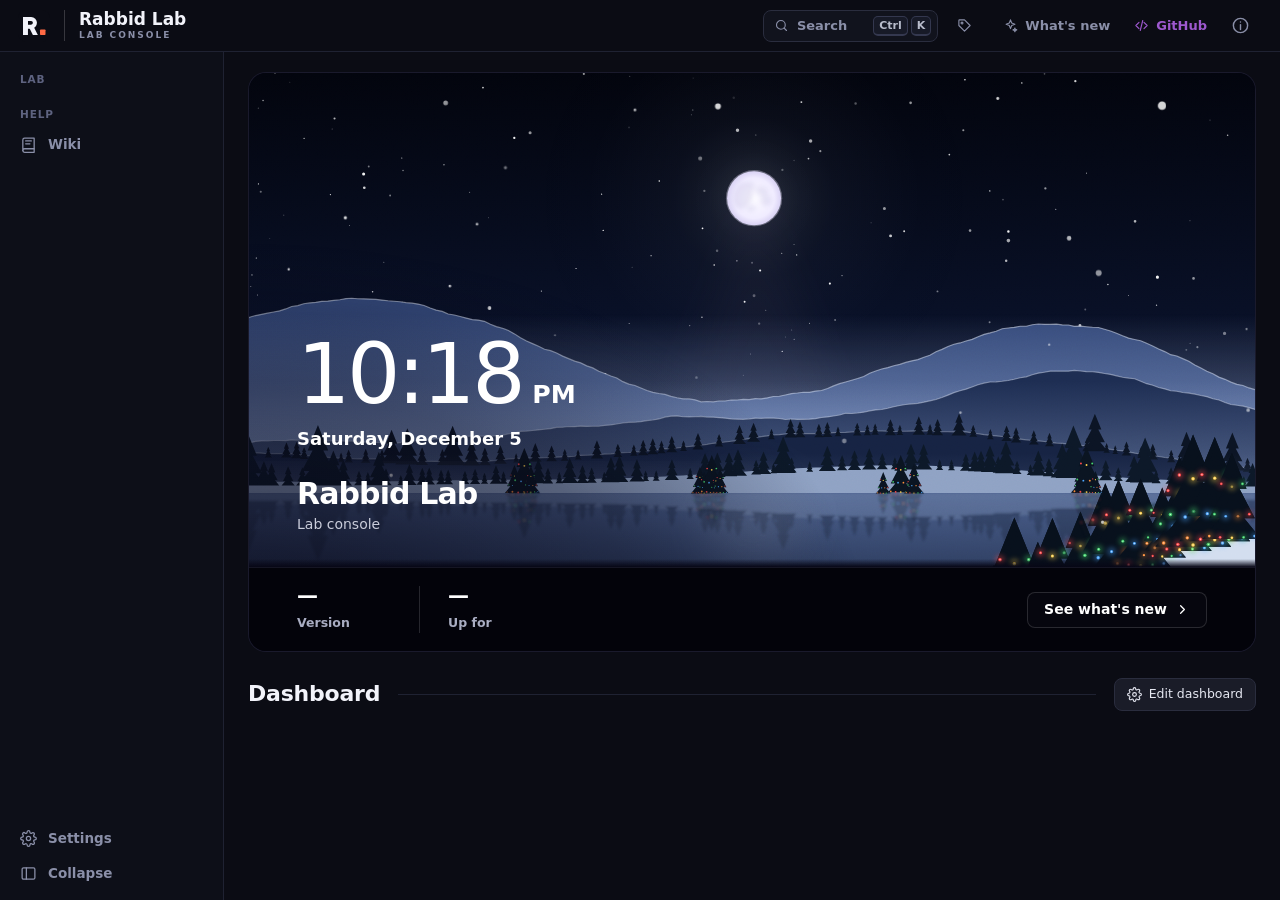
==== commit 776d977b: "1.1.438: a Banner page in Settings, with options for the monsters" ====
--- a/Src/RabbidLab.Server/wwwroot/index.html
+++ b/Src/RabbidLab.Server/wwwroot/index.html
@@ -342,6 +342,7 @@
       <p class="rail-label">You</p>
       <a href="#settings/account" data-sub="account"><svg><use href="#i-user"/></svg><span>Account</span></a>
       <a href="#settings/appearance" data-sub="appearance"><svg><use href="#i-brush"/></svg><span>Appearance</span></a>
+      <a href="#settings/banner" data-sub="banner"><svg><use href="#i-tree"/></svg><span>Banner</span></a>
       <a href="#settings/keys" data-sub="keys"><svg><use href="#i-grip"/></svg><span>Keyboard shortcuts</span></a>
       <a href="#settings/viewas" data-sub="viewas" data-can="access.view"><svg><use href="#i-eye"/></svg><span>Role preview</span></a>
       <p class="rail-label">Server</p>
@@ -464,8 +465,8 @@
       <section class="ds-sec" data-sec="theme"><h3 class="ds-h">Theme <small class="ds-scope">Just you</small></h3>
         <div class="ds-row"><div class="ds-l"><b>Theme</b><span>The colour theme for the console and the sign-in page in this browser. System matches the Windows setting.</span></div>
           <div class="ds-r"><span class="ap-themes" id="set-theme" role="radiogroup" aria-label="Theme"></span></div></div>
-        <div class="ds-row"><div class="ds-l"><b>Banner sky</b><span>What every page's banner shows in dark mode and in light mode, in this browser: the time of day by the clock, one time of day for good, the drawing in one colour or a solid colour, and whether holidays and the weather show.</span></div>
-          <div class="ds-r"><button type="button" class="ds-btn" data-sky-open>Change</button></div></div>
+        <div class="ds-row"><div class="ds-l"><b>Banner</b><span>What every page's banner shows in dark mode and in light mode, whether holidays and the weather show, and the monsters on Overview's banner. They have a page of their own.</span></div>
+          <div class="ds-r"><a class="ds-btn" href="#settings/banner">Open</a></div></div>
       </section>
       <section class="ds-sec" data-sec="layout"><h3 class="ds-h">Layout <small class="ds-scope">Just you</small></h3>
         <div class="ds-row"><div class="ds-l"><b>Page width</b><span>Full width uses the whole window to show more of each list. Centered keeps pages in a column in the middle.</span></div>
@@ -512,6 +513,20 @@
           <div class="ds-r"><select id="toast-secs" aria-label="Show for"><option value="3">3 seconds</option><option value="5">5 seconds</option><option value="8">8 seconds</option><option value="15">15 seconds</option><option value="0">Until closed</option></select></div></div>
         <div class="ds-row"><div class="ds-l"><b>Errors stay until closed</b><span>A toast saying something failed waits until you close it.</span></div>
           <div class="ds-r"><input type="checkbox" class="switch" role="switch" id="toast-errors" aria-label="Errors stay until closed"></div></div>
+      </section>
+    </section>
+
+    <!-- Banner: what every page's banner shows (sky.js draws its options here and in its window), and the monsters on
+         Overview's banner (monsters.js). Kept in this browser. -->
+    <section class="sub" data-sub="banner" data-title="Banner" hidden>
+      <header class="sub-head"><h2>Banner</h2><p>The picture at the top of every page: its sky, the holidays, the weather, and the monsters on Overview.</p></header>
+      <section class="ds-sec" data-sec="sky"><h3 class="ds-h">Sky <small class="ds-scope">Just you</small></h3>
+        <p class="sq-lead">What every page's banner shows in dark mode and in light mode, in this browser. The banners change as you pick. The same options open from the time and the weather on Overview's banner.</p>
+        <div class="sky-form" id="set-sky"></div>
+      </section>
+      <section class="ds-sec" data-sec="monsters"><h3 class="ds-h has-reset">Monsters <small class="ds-scope">Just you</small><span class="ds-pair"><button type="button" class="ds-btn" id="mon-reset">Reset</button></span></h3>
+        <p class="sq-lead">Who comes by on Overview's banner, how often, and at which times of day, in this browser. A visit is each time Overview opens. No monster shows while the banner is a solid colour.</p>
+        <div class="sky-form" id="set-monsters"></div>
       </section>
     </section>
 
--- a/Src/RabbidLab.Server/wwwroot/Assets/overview.css
+++ b/Src/RabbidLab.Server/wwwroot/Assets/overview.css
@@ -297,7 +297,18 @@
 .sky-sw button[aria-pressed="true"] { border-color: #fff; }
 .sky-switch { display: inline-flex; align-items: center; gap: 12px; padding-top: 8px; color: var(--text); font-size: 14.5px; cursor: pointer; }
 .sky-note { margin: 12px 0 0; color: var(--muted); font-size: 13.5px; }
-@media (max-width: 700px) { .sky-row { grid-template-columns: 1fr; gap: 6px; } .sky-row > span { padding-top: 0; } }/* The weather on the banners (weather.js): boxes of layers over the scene, each layer a drawing of its own that the
+/* Settings, Banner: the same rows on a page, a line between them as between the page's other rows; and a monster's row
+   (monsters.js): where it is under its name, how often over its times of day. */
+.set-area .sky-form { gap: 0; margin: 4px 0 10px; }
+.set-area .sky-row { grid-template-columns: 190px minmax(0, 1fr); padding: 18px 0; }
+.set-area .sky-row + .sky-row { border-top: 1px solid var(--line); }
+.set-area .sky-row > span { color: #fff; font-size: 15px; }
+.mon-row > span > small { display: block; margin-top: 3px; color: var(--muted); font-size: 13px; font-weight: 400; }
+.mon-opt { display: flex; align-items: center; gap: 12px; }
+.mon-opt + .mon-opt { margin-top: 10px; }
+.mon-opt > small { flex: none; width: 92px; color: var(--muted); font-size: 13px; }
+.mon-row .seg button:disabled { opacity: .4; cursor: default; }
+@media (max-width: 700px) { .sky-row, .set-area .sky-row { grid-template-columns: 1fr; gap: 6px; } .sky-row > span { padding-top: 0; } }/* The weather on the banners (weather.js): boxes of layers over the scene, each layer a drawing of its own that the
    graphics card moves whole. The fog's box lies over the monsters too, and under the shade behind the words and the strip. */
 .wx-overs { position: absolute; inset: 0; pointer-events: none; }
 .wx-front { z-index: 1; }
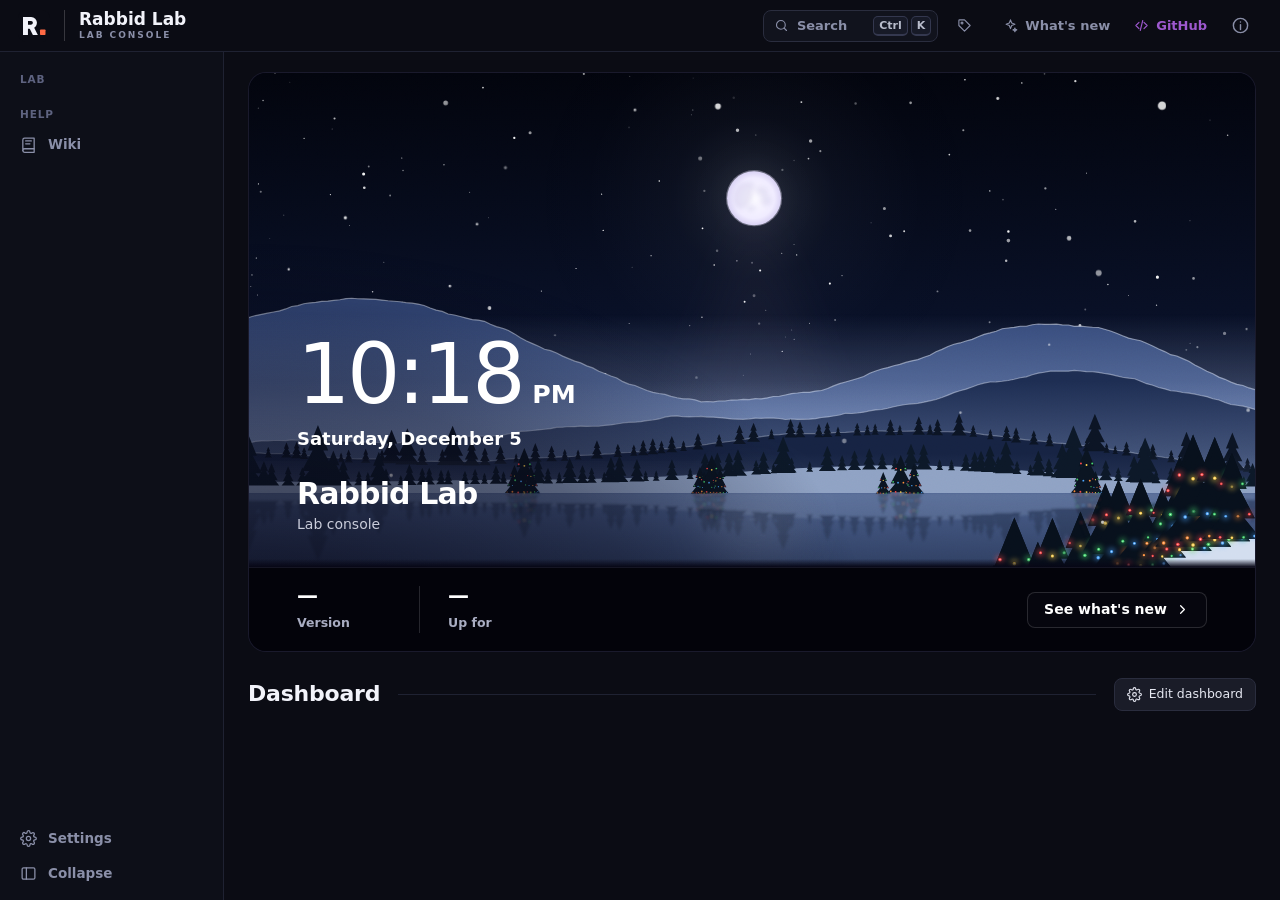
==== commit e6f33224: "1.1.439: the client download knows its server, and no link connects a computer" ====
--- a/Src/RabbidLab.Server/wwwroot/index.html
+++ b/Src/RabbidLab.Server/wwwroot/index.html
@@ -287,11 +287,11 @@
   <a class="backlink" id="backlink" hidden><svg><use href="#i-back"/></svg><span id="backlink-text"></span></a>
   <!-- Role preview: the console as a role sees it, until Stop. -->
   <div class="viewas" id="viewas" hidden><svg><use href="#i-eye"/></svg><span>Previewing as <b id="viewas-name"></b>. Only the view changes. Your own permissions still apply.</span><button type="button" id="viewas-stop">Stop</button></div>
-  <!-- This computer isn't in Devices yet: the client to install, then Connect, which hands the client the server's address. -->
+  <!-- This computer isn't in Devices yet: the client to download and run. The download already knows this server (its file
+       name says which, ClientFiles.DownloadName), so there is nothing to click after it. -->
   <div class="herebar" id="herebar" hidden><svg><use href="#i-monitor"/></svg>
-    <span id="here-text">This computer is not connected.</span>
-    <a class="button small" id="here-download" href="/api/clients/download" download><svg><use href="#i-download"/></svg>1. Download the client</a>
-    <a class="button small primary" id="here-connect" href="#"><svg><use href="#i-link"/></svg>2. Connect this computer</a>
+    <span id="here-text">This computer is not connected. Download the client and run it. It already knows this server.</span>
+    <a class="button small primary" id="here-download" href="/api/clients/download" download><svg><use href="#i-download"/></svg><span>Download the client</span></a>
     <button type="button" class="link" id="here-later">Not now</button></div>
   <section class="page home" id="page-overview" data-page="overview" data-title="Overview" hidden>
     <!-- The banner: a scene drawn from the accent (scene.js), the time, the weather and the lab's name at the foot on the left, and a glass strip
@@ -826,7 +826,7 @@
           <div class="ds-r"><span class="sw-label" id="seat-unlock-label"></span><input type="checkbox" class="switch" id="seat-unlock" role="switch" aria-label="Release the uninstall lock after 30 days offline" disabled></div></div>
       </section>
       <section class="ds-sec" data-sec="client" data-can="seats.add"><h3 class="ds-h">Install the client</h3>
-        <div class="ds-row" id="seat-msi-row"><div class="ds-l"><b>Client installer (MSI)</b><span>Run it on a computer, or install it silently with the command below.</span></div><div class="ds-r"><a class="ds-btn" id="seat-msi" href="/api/clients/download" download>Download</a></div></div>
+        <div class="ds-row" id="seat-msi-row"><div class="ds-l"><b>Client installer (MSI)</b><span>Run it on a computer and the computer connects: the download already knows this server, by the address in its file name. Or install it silently with the command below.</span></div><div class="ds-r"><a class="ds-btn" id="seat-msi" href="/api/clients/download" download>Download</a></div></div>
         <div class="ds-row"><div class="ds-l"><b>Install command</b><span class="ds-code" id="seat-line"><i class="sk sk-text"></i></span></div><div class="ds-r"><button type="button" class="ds-btn" id="seat-line-copy">Copy</button></div></div>
         <div class="ds-row" id="seat-policy-row"><div class="ds-l"><b>Group Policy template</b><span>Sets the server address and certificate fingerprint on every computer.</span></div><div class="ds-r"><a class="ds-btn" id="seat-policy" href="/api/clients/policy" download>Download</a></div></div>
         <div class="ds-row" id="seat-fp-row"><div class="ds-l"><b>This server's public key fingerprint</b><span class="ds-code" id="seat-fp"><i class="sk sk-text"></i></span></div><div class="ds-r"><button type="button" class="ds-btn" id="seat-fp-copy">Copy</button></div></div>
@@ -1519,7 +1519,7 @@
 <!-- Add computers: the client, how to install it on one computer or many, and whether new ones wait. -->
 <dialog class="dialog wide" id="add-dialog" aria-labelledby="add-title">
   <h2 id="add-title">Add computers</h2>
-  <p class="dialog-lead">Install the <span data-app>Rabbid Lab</span> client on a computer to add it to Devices. Or open <span data-app>Rabbid Lab</span> in a browser on that computer and click Connect this computer.</p>
+  <p class="dialog-lead">Install the <span data-app>Rabbid Lab</span> client on a computer to add it to Devices. The installer downloaded here already knows this server: run it and the computer connects. Keep the file's name as it is, because the server's address is in it.</p>
   <div class="step"><span class="n">1</span><div><b>Install the client</b>
     <p class="hint" id="get-client">Download and run the installer, or install it silently from a command line or Intune:</p>
     <div class="key-row"><code class="cmd" id="install-line"></code><button type="button" class="small" id="line-copy">Copy</button></div>
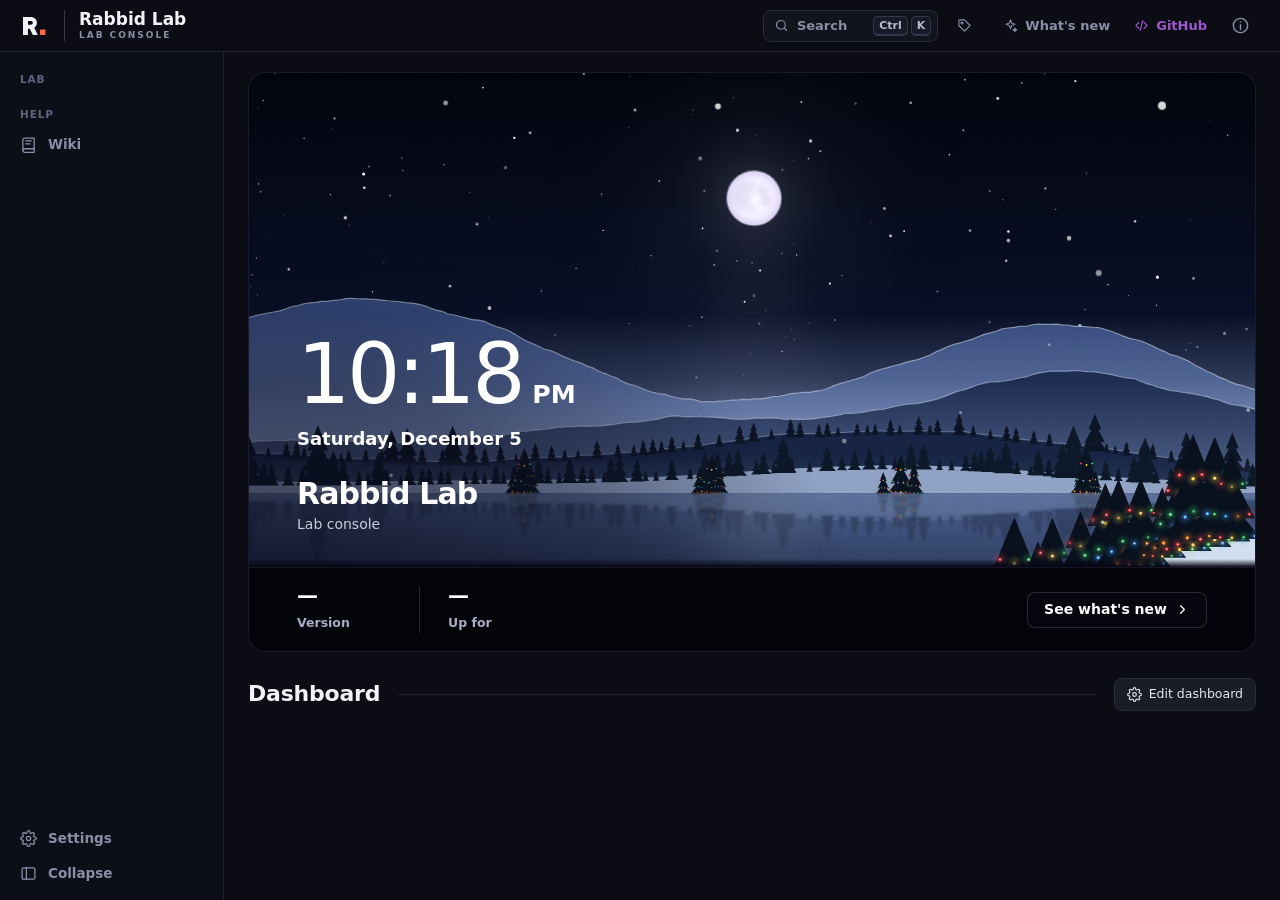
==== commit 2466b56c: "1.1.440: the banner goes by sunrise and sunset" ====
--- a/Src/RabbidLab.Server/wwwroot/index.html
+++ b/Src/RabbidLab.Server/wwwroot/index.html
@@ -521,7 +521,7 @@
     <section class="sub" data-sub="banner" data-title="Banner" hidden>
       <header class="sub-head"><h2>Banner</h2><p>The picture at the top of every page: its sky, the holidays, the weather, and the monsters on Overview.</p></header>
       <section class="ds-sec" data-sec="sky"><h3 class="ds-h">Sky <small class="ds-scope">Just you</small></h3>
-        <p class="sq-lead">What every page's banner shows in dark mode and in light mode, in this browser. The banners change as you pick. The same options open from the time and the weather on Overview's banner.</p>
+        <p class="sq-lead">What every page's banner shows in dark mode and in light mode, in this browser. The banners change as you pick. The same options open from the time and the weather on Overview's banner. Follow the clock goes by sunrise and sunset where the lab is, from its ZIP code under Weather, or by this computer's time zone when no ZIP code is set.</p>
         <div class="sky-form" id="set-sky"></div>
       </section>
       <section class="ds-sec" data-sec="monsters"><h3 class="ds-h has-reset">Monsters <small class="ds-scope">Just you</small><span class="ds-pair"><button type="button" class="ds-btn" id="mon-reset">Reset</button></span></h3>
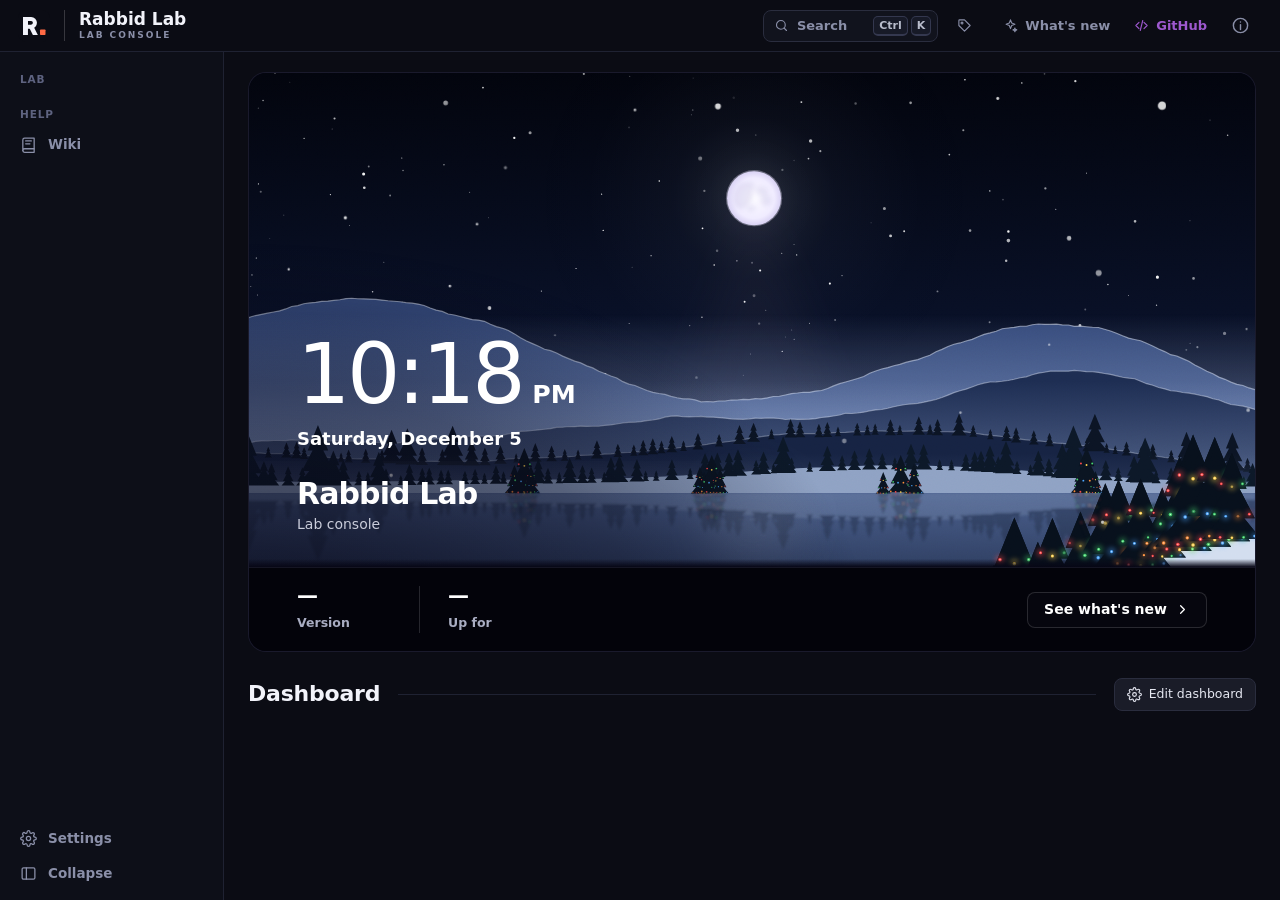
==== commit 4d34afb0: "1.1.441: Links and Sensors line up with their banner again" ====
--- a/Src/RabbidLab.Server/wwwroot/index.html
+++ b/Src/RabbidLab.Server/wwwroot/index.html
@@ -1107,7 +1107,7 @@
       </div>
       </div>
     </header>
-    <section class="news sn-body">
+    <section class="sn-body">
     <!-- Two tabs: the links, and the admin portals catalogue browsed like Active Directory (portals.js). -->
     <nav class="tabs2 ln-tabs" id="ln-tabs" aria-label="Links"><a href="#links" data-ltab="yours"><svg><use href="#i-link"/></svg>Your links <small id="ln-tab-yours"></small></a>
       <a href="#links/portals" data-ltab="portals"><svg><use href="#i-globe"/></svg>Admin portals <small id="ln-tab-portals"></small></a></nav>
@@ -1176,7 +1176,7 @@
       </div>
       </div>
     </header>
-    <section class="news sn-body">
+    <section class="sn-body">
       <div id="sn-fbar" hidden></div>
       <div id="sn-list" data-skel="tiles:6"></div>
       <div class="ln-empty" id="sn-empty" hidden><span class="big-ic ember"><svg><use href="#i-activity"/></svg></span>
--- a/Src/RabbidLab.Server/wwwroot/Assets/sensors.css
+++ b/Src/RabbidLab.Server/wwwroot/Assets/sensors.css
@@ -1,6 +1,10 @@
 /* Sensors: the banner, then Links' groups of tiles, or the same as a table. */
 #page-sensors > * { min-width: 0; }
-.sn-body { padding-bottom: 26px; }
+/* The list under the banner starts and ends where the banner does (--side, console.css). Until 1.1.433 this came from
+   the styles of Overview's News block, which went when the dashboard took its place; the lists on Links and Sensors
+   then ran to the very edge of the sidebar ("Dev is all fucked, look at the cards on the left."). */
+.sn-body { padding: 26px var(--side) 26px; }
+@media (max-width: 700px) { .sn-body { padding-top: 22px; } }
 .sn-body .table { max-width: 100%; }
 
 /* Cards, like the alert banners: the icon with a badge on its corner for how it is, a tag when it isn't fine, one line,
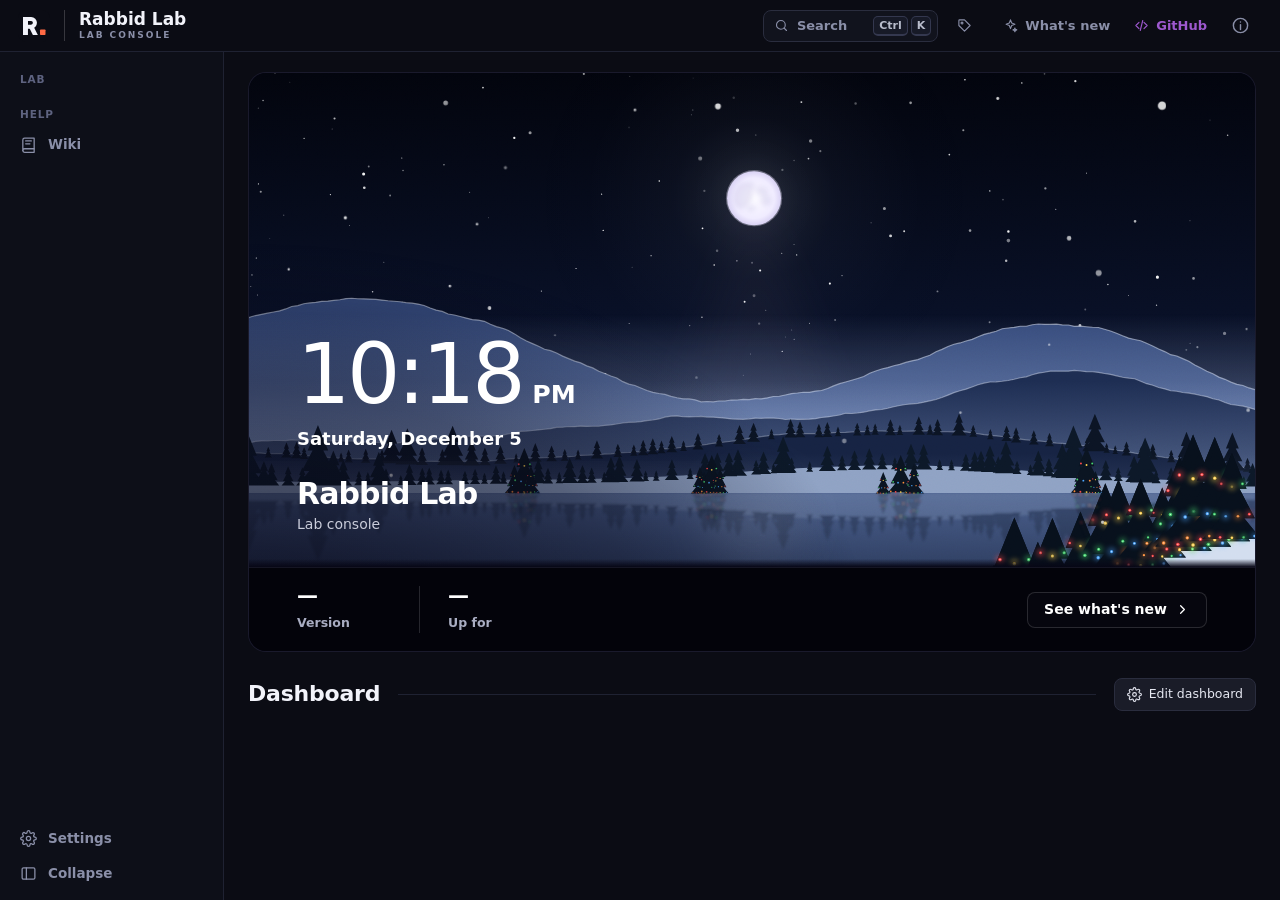
==== commit 221cc01c: "1.1.442: shared parts written once, unused code and styles gone The small parts many pages drew for " ====
--- a/Src/RabbidLab.Server/wwwroot/index.html
+++ b/Src/RabbidLab.Server/wwwroot/index.html
@@ -47,6 +47,7 @@
 <script src="Assets/monsters.js" defer></script>
 <script src="Assets/weather.js" defer></script>
 <script src="Assets/console.js" defer></script>
+<script src="Assets/parts.js" defer></script>
 <script src="Assets/scroll.js" defer></script>
 <script src="Assets/tips.js" defer></script>
 <script src="Assets/picker.js" defer></script>
--- a/Src/RabbidLab.Server/wwwroot/Assets/console.css
+++ b/Src/RabbidLab.Server/wwwroot/Assets/console.css
@@ -131,8 +131,6 @@
 .ds-r select:disabled, .ds-r input.switch:disabled { opacity: .45; cursor: default; }
 .ds-link { display: inline-flex; align-items: center; gap: 6px; color: #D7DAE8; font-size: 14.5px; }
 .ds-link svg { width: 16px; height: 16px; color: #8B90A5; }
-.ds-dot { flex: none; width: 10px; height: 10px; border-radius: 50%; background: var(--c, #8A8FA8); }
-.ds-star { width: 14px; height: 14px; color: var(--amber); }
 .ds-add { margin-top: 12px; }
 .ds-note { display: flex; align-items: center; gap: 8px; margin: 4px 0 0; color: #6D7290; font-size: 12.5px; }
 .ds-note svg { flex: none; width: 14px; height: 14px; }
@@ -577,7 +575,6 @@
 .table { border: 1px solid var(--line); border-radius: 12px; background: var(--panel); overflow-x: auto; }
 .tr { display: grid; grid-template-columns: 96px minmax(140px, 1.3fr) minmax(120px, 1.1fr) 64px 110px 96px 190px; align-items: center; gap: 12px; min-width: 820px;
   min-height: 50px; padding: 0 16px; border-top: 1px solid var(--line); font-size: 13px; }
-.tr.sess { grid-template-columns: minmax(150px, 1.3fr) minmax(110px, 1fr) minmax(140px, 1.2fr) 110px 150px 96px 110px; }
 .tr:first-child { border-top: 0; }
 .tr.th { min-height: 36px; background: #0F111A; font-size: 11px; font-weight: 700; letter-spacing: .08em; text-transform: uppercase; color: #5E6380; }
 .tr b { display: block; overflow: hidden; color: var(--title); font-weight: 600; white-space: nowrap; text-overflow: ellipsis; }
@@ -885,15 +882,9 @@
 .dkids a small.tone.amber { color: var(--amber); font-weight: 700; }
 .dkids i { height: 6px; }
 .dkids .nm { min-width: 0; overflow: hidden; text-overflow: ellipsis; }
-.dfilters { display: grid; flex: none; }
-.dfilter { display: grid; gap: 7px; margin: 0 0 12px 12px; }
-.dfilter > span { color: #7D8297; font-size: 10px; font-weight: 700; letter-spacing: .08em; text-transform: uppercase; }
-.dfilter .seg { margin: 0; }
-.dfilter .seg button { height: 28px; padding: 0 9px; font-size: 12px; }
-.dfilter select { width: 100%; height: 34px; padding-left: 10px; border: 1px solid var(--line-strong); border-radius: 8px; background-color: #0C0E17; color: var(--title); font: inherit; font-size: 13px; }
 .dnav .dir-acct { flex: none; margin: 10px 0 0 12px; }
 /* Find, the views and the filters are for the pages that list things, once the service account is there. */
-.dnav:not(.lists) > .side-find, .dnav:not(.lists) .dkids, .dnav:not(.lists) .dfilters { display: none; }
+.dnav:not(.lists) > .side-find, .dnav:not(.lists) .dkids { display: none; }
 .dir-page .lib { grid-template-columns: minmax(0, 1fr); }
 /* Across the top of the list: tabs, then the sort, rows or tiles, Export and New. */
 .dbar { display: flex; flex-wrap: wrap; align-items: center; gap: 10px; border-bottom: 1px solid var(--line); }
@@ -909,22 +900,13 @@
 .dbar > .vswitch { margin: 0 0 8px; } /* only one of its own: the one by Refresh and Export lines up with that box */
 .dbar > .primary, .dbar > .small { display: inline-flex; align-items: center; gap: 7px; height: 34px; margin-bottom: 8px; }
 .dbar > .primary svg, .dbar > .small svg { width: 15px; height: 15px; }
-/* Every list's Search, at the start of its bar like Columns and Filters after it. */
-.dbar > .tsearch { flex: 1 1 130px; min-width: 0; max-width: 220px; height: 34px; margin: 0 0 8px; }
-.dbar > .tsearch input { flex: 1; width: 0; min-width: 0; }
 .dbar > .small svg.chev { width: 12px; height: 12px; margin-left: -2px; }
-.dnow { display: flex; align-items: baseline; gap: 10px; margin: 16px 0 0; }
-.dnow b { color: var(--title); font-size: 15px; font-weight: 650; }
-/* The list itself: a card to a row under the column headings, or tiles. */
+/* The list itself: a card to a row under the column headings. */
 .table.adt { margin-top: 14px; border: 0; border-radius: 0; background: none; }
 .adt.drows:not(.dgrid) { display: grid; gap: 6px; }
 .adt.drows:not(.dgrid) .tr { min-height: 56px; border: 1px solid var(--line); border-radius: 10px; background: var(--panel); }
 .adt.drows:not(.dgrid) .tr.th { min-height: 28px; border-color: transparent; background: none; }
 .adt.drows .who .pic { width: 36px; height: 36px; }
-.adt.dtiles { display: grid; grid-template-columns: repeat(auto-fill, minmax(300px, 1fr)); gap: 10px; overflow: visible; }
-.table.adt.dtiles .tr.dtile { display: grid; grid-template-columns: minmax(0, 1fr); align-content: start; gap: 12px; min-width: 0; min-height: 0; padding: 14px 16px; border: 1px solid var(--line); border-radius: 12px; background: var(--panel); }
-.dtile-more { display: flex; flex-wrap: wrap; align-items: center; gap: 8px 16px; padding-top: 10px; border-top: 1px solid var(--line); color: var(--muted); font-size: 12.5px; }
-.dtile-more > div { min-width: 0; }
 .adt .empty { border: 1px dashed var(--line); border-radius: 12px; }
 /* Active Directory with no service account yet: the list and the page wait under a cover, with what to do in a card in the middle of the window. */
 .dgate { position: fixed; inset: 52px 0 0 224px; z-index: 6; background: rgba(11, 12, 20, .9); } /* the whole page under the top bar, beside the sidebar */
--- a/Src/RabbidLab.Server/wwwroot/Assets/people.css
+++ b/Src/RabbidLab.Server/wwwroot/Assets/people.css
@@ -11,18 +11,16 @@
 .side-find input, .tools .find input, .adder .find input { flex: 1; min-width: 0; border: 0; outline: 0; background: none; color: var(--text); font: inherit; font-size: 13px; }
 .side-label { display: flex; justify-content: space-between; margin: 14px 0 6px; padding-left: 10px; color: var(--muted); font-size: 11px; font-weight: 700; letter-spacing: .1em; text-transform: uppercase; }
 .side-label span { color: #5E6380; font-weight: 600; letter-spacing: 0; text-transform: none; }
-.side a, .side-new { position: relative; display: flex; align-items: center; gap: 10px; height: 32px; padding: 0 10px; border: 0; border-radius: 7px; background: none;
+.side a { position: relative; display: flex; align-items: center; gap: 10px; height: 32px; padding: 0 10px; border: 0; border-radius: 7px; background: none;
   color: var(--muted); font-size: 13.5px; font-weight: 600; text-align: left; }
-.side a:hover, .side-new:hover { background: #151827; color: var(--title); text-decoration: none; }
-.side a svg, .side-new svg { flex: none; width: 16px; height: 16px; }
+.side a:hover { background: #151827; color: var(--title); text-decoration: none; }
+.side a svg { flex: none; width: 16px; height: 16px; }
 .side a small { margin-left: auto; color: #5E6380; font-size: 11.5px; }
 .side a small .sk-num { width: 16px; height: 10px; border-radius: 4px; } /* a count still being read */
 .side a[aria-current] { background: #1A1D2B; color: var(--title); }
 .side a[aria-current]::before { content: ""; position: absolute; left: -2px; top: 6px; bottom: 6px; width: 3px; border-radius: 3px; background: var(--accent-line); }
 .side a.role[aria-current]::before { background: var(--c); }
 .side a.role .nm { overflow: hidden; text-overflow: ellipsis; white-space: nowrap; }
-.side a.role .lk { width: 12px; height: 12px; color: #5E6380; }
-.side-new { width: 100%; margin-top: 6px; color: #5E6380; }
 .side-sub { margin: 8px 0 6px 10px; color: #5E6380; font-size: 11.5px; font-weight: 600; }
 .seg { display: flex; flex-wrap: wrap; gap: 4px; margin-left: 8px; }
 .seg button { height: 26px; padding: 0 9px; border-radius: 6px; background: none; color: var(--muted); font-size: 12px; font-weight: 600; }
@@ -38,9 +36,6 @@
 .lib-bar button { display: inline-flex; align-items: center; gap: 7px; }
 .people-page .primary, .people-sub .primary { display: inline-flex; align-items: center; gap: 7px; }
 .lib-bar button svg { width: 15px; height: 15px; }
-.lib-label { display: flex; align-items: center; gap: 7px; margin: 18px 0 8px; color: var(--muted); font-size: 11px; font-weight: 700; letter-spacing: .1em; text-transform: uppercase; }
-.lib-bar + .lib-label, [data-pane] > .lib-label:first-child { margin-top: 0; }
-.lib-label svg { width: 13px; height: 13px; }
 .who { display: flex; align-items: center; gap: 11px; min-width: 0; }
 .who > div { min-width: 0; }
 .who > div > b, .who > div > span { display: block; overflow: hidden; white-space: nowrap; text-overflow: ellipsis; }
@@ -81,20 +76,11 @@
 button.link:hover { background: none; color: var(--title); }
 
 /* One role: its header and tabs, then its assignments, Permissions, or Name and tier. */
-.rhead { display: flex; align-items: center; gap: 14px; margin-bottom: 14px; }
-.rhead .big { display: grid; place-items: center; flex: none; width: 50px; height: 50px; border-radius: 14px; background: color-mix(in srgb, var(--c) 15%, transparent); color: var(--c); }
-.rhead .big svg { width: 25px; height: 25px; }
-.rhead-text { flex: 1; min-width: 0; }
-.rhead-text b { display: block; font: 750 25px/1.2 "Segoe UI Variable Display", "Segoe UI", system-ui, sans-serif; color: var(--title); }
-.rhead-text span { color: var(--muted); font-size: 13px; }
-.rhead button { display: inline-flex; align-items: center; gap: 8px; font-size: 13px; }
-.rhead button svg { width: 15px; height: 15px; }
 .tabs2 { display: flex; gap: 22px; margin-bottom: 16px; border-bottom: 1px solid var(--line); }
 .tabs2 a { margin-bottom: -1px; padding-bottom: 10px; border-bottom: 2px solid transparent; color: var(--muted); font-size: 13.5px; font-weight: 650; cursor: pointer; }
 .tabs2 a:hover { color: var(--title); text-decoration: none; }
 .tabs2 a[aria-current] { border-color: var(--c, var(--accent-line)); color: var(--title); }
 .tabs2 small { color: #5E6380; }
-.role-note { margin: -4px 0 14px; }
 .form { display: grid; gap: 6px; padding: 18px; border: 1px solid var(--line); border-radius: 12px; background: var(--panel); }
 .form label, .form-label { margin: 8px 0 0; color: var(--muted); font-size: 11px; font-weight: 700; letter-spacing: .1em; text-transform: uppercase; }
 .form label:first-child { margin-top: 0; }
@@ -105,19 +91,8 @@
 .swatches button { width: 30px; height: 30px; padding: 0; border: 0; border-radius: 8px; background: var(--c); }
 .swatches button[aria-checked="true"] { box-shadow: 0 0 0 2px #11131D, 0 0 0 4px #fff; }
 .swatches button:disabled { opacity: .5; cursor: default; }
-.chips-preview { display: flex; flex-wrap: wrap; align-items: center; gap: 8px; }
-.chips-preview .hint { margin: 0; }
-#role-delete-row { margin-top: 18px; }
-#role-view .sec { display: flex; align-items: center; gap: 9px; margin: 18px 0 8px; }
-#role-view .sec svg { width: 16px; height: 16px; color: #6D7290; }
-#role-view .sec b { color: var(--title); font-size: 14px; }
-#role-view .sec span { color: #5E6380; font-size: 12.5px; }
 .tools { display: flex; align-items: center; gap: 10px; }
 .tools .find { flex: 1; }
-.row.perm { min-height: 56px; padding: 9px 18px; cursor: pointer; }
-.row.perm.locked { cursor: default; }
-.row.perm input.switch:checked { background: var(--c, var(--accent)); }
-.row.perm input.switch:disabled { opacity: .45; cursor: default; }
 .adder { position: relative; }
 .drop { position: absolute; z-index: 12; left: 0; right: 0; top: 40px; max-height: 340px; overflow-y: auto; padding: 6px; border: 1px solid var(--line-strong); border-radius: 12px;
   background: #131522; box-shadow: 0 20px 50px rgba(0, 0, 0, .55); }
--- a/Src/RabbidLab.Server/wwwroot/Assets/users.css
+++ b/Src/RabbidLab.Server/wwwroot/Assets/users.css
@@ -2,7 +2,6 @@
 .dir-page .lib-bar h2, .attrs-page .lib-bar h2 { margin-right: 0; }
 .bar-note { margin-right: auto; overflow: hidden; color: #5E6380; font-size: 12.5px; white-space: nowrap; text-overflow: ellipsis; }
 .side a .nm { min-width: 0; overflow: hidden; text-overflow: ellipsis; white-space: nowrap; }
-.side-list { display: flex; flex-direction: column; gap: 2px; }
 .hint.warn { color: var(--amber); }
 .hint.note { color: var(--ok); }
 
@@ -47,9 +46,6 @@
 .gchip:hover .chip-x { display: grid; }
 
 /* The card for one account. */
-.ufacts { display: grid; grid-template-columns: 104px minmax(0, 1fr); gap: 4px 10px; margin: 12px 0 0; font-size: 12.5px; }
-.ufacts dt { color: var(--muted); font-weight: 600; }
-.ufacts dd { margin: 0; overflow-wrap: anywhere; }
 .gpick { height: 26px; padding: 0 6px; border: 1px dashed var(--line-strong); border-radius: 6px; background: none; color: var(--muted); font: inherit; font-size: 12px; }
 
 /* The dialogs. */
@@ -104,7 +100,6 @@
 .ubadge.red { background: rgba(255, 107, 125, .14); color: var(--red); }
 .ubadge.amber { background: rgba(242, 190, 107, .14); color: var(--amber); }
 .ubadge.grey { background: #1A1D2B; color: var(--muted); }
-.mlist { display: grid; gap: 2px; max-height: 240px; overflow-y: auto; }
 .mrow { display: flex; align-items: center; gap: 10px; padding: 5px 4px; border-radius: 8px; }
 .mrow:hover { background: #181B29; }
 .mrow .two { flex: 1; }
@@ -373,10 +368,7 @@
 .cmd-sub.left > .cmd-fly { left: auto; right: calc(100% + 8px); }
 .cmd-sub.open > .cmd-fly { display: block; }
 .cmd-head { margin: 0; padding: 13px 18px 11px; color: var(--title); font-size: 13px; font-weight: 700; }
-.cmd-note { margin: 0; padding: 4px 18px 12px; color: var(--muted); font-size: 12.5px; line-height: 1.45; }
 .cmd-head small { display: block; margin-top: 3px; color: var(--muted); font-size: 12px; font-weight: 500; }
-.cmd-head + .cmd-note { margin-top: -4px; }
-.cmd-menu > .cmd-note:first-child { padding-top: 13px; }
 
 /* Edit properties' manager box, and the groups picked or ticked. */
 .form .ou-row .adder { flex: 1; min-width: 0; }
@@ -399,19 +391,6 @@
 .dbar .cnt[hidden] { display: none; }
 .dbar .small .chev { width: 12px; height: 12px; color: #8B90A5; }
 #dir-act:disabled { opacity: .45; cursor: default; }
-/* Filter on Active Directory and Devices: the same button on both. */
-:is(#dir-filter, #dv-filter) { padding: 0 9px; } /* just the icon (and the funnel's count) */
-:is(#dir-filter, #dv-filter)[hidden] { display: none; }
-:is(#dir-filter, #dv-filter).on { border-color: var(--accent-line); color: var(--title); }
-/* Clear filter sits joined to Filter while one is on. */
-#dir-filter:has(+ #dir-filter-x:not([hidden])), #dv-filter:has(+ #dv-filter-x:not([hidden])) { border-top-right-radius: 0; border-bottom-right-radius: 0; }
-:is(#dir-filter-x, #dv-filter-x) { margin-left: -10px; padding: 0 10px; border-left: 0; border-color: var(--accent-line); border-top-left-radius: 0; border-bottom-left-radius: 0; color: #8B90A5; }
-:is(#dir-filter-x, #dv-filter-x)[hidden] { display: none; }
-:is(#dir-filter-x, #dv-filter-x):hover { color: var(--title); }
-.dnow-filter { display: inline-flex; align-items: center; gap: 8px; min-width: 0; color: var(--muted); font-size: 13px; }
-.dnow-filter[hidden] { display: none; }
-.dnow-filter svg { flex: none; width: 14px; height: 14px; align-self: center; }
-.dnow-filter span { overflow: hidden; white-space: nowrap; text-overflow: ellipsis; }
 
 /* Filter: a row per condition (field, test, value, remove). */
 .flt-join select { height: 30px; margin: 0 4px; padding: 0 8px; border: 1px solid var(--line-strong); border-radius: 7px; background-color: #0C0E17; color: var(--title); font: inherit; font-size: 13px; }
--- a/Src/RabbidLab.Server/wwwroot/Assets/links.css
+++ b/Src/RabbidLab.Server/wwwroot/Assets/links.css
@@ -228,10 +228,6 @@
 .lw-f[hidden] { display: none; }
 .lw-f > span:first-child { color: #9DA1B3; font-size: 10.5px; font-weight: 700; letter-spacing: .12em; text-transform: uppercase; }
 .lw-f select { width: 140px; height: 32px; }
-.lw-chips { display: flex; gap: 6px; }
-.lw-chip { display: inline-flex; align-items: center; height: 30px; padding: 0 10px; border: 1px solid var(--line-strong); border-radius: 8px; background: none; color: #B8BCCB; font: inherit; font-size: 13px; cursor: pointer; }
-.lw-chip.on { border-color: var(--accent); background: color-mix(in srgb, var(--accent) 12%, transparent); color: #fff; }
-.lw-none { color: var(--muted); font-size: 12.5px; line-height: 30px; }
 .lw-bar .primary { display: inline-flex; align-items: center; gap: 7px; }
 .lw-bar .primary svg { width: 15px; height: 15px; }
 .lw-bar .link { color: #B8BCCB; }
--- a/Src/RabbidLab.Server/wwwroot/Assets/sensors.css
+++ b/Src/RabbidLab.Server/wwwroot/Assets/sensors.css
@@ -78,9 +78,9 @@
 /* The dialogs. */
 .dialog .seg.sn-seg { margin: 2px 0 6px; }
 .dialog .seg.sn-seg button { height: 32px; padding: 0 13px; font-size: 13px; }
-#sensor-dialog .dialog-foot, #sview-dialog .dialog-foot, #mail-dialog .dialog-foot { align-items: center; }
-#sensor-dialog .grow, #sview-dialog .grow, #mail-dialog .grow { flex: 1; }
-#sensor-dialog .primary, #mail-dialog .primary { display: inline-flex; align-items: center; gap: 7px; }
+#sensor-dialog .dialog-foot, #sview-dialog .dialog-foot { align-items: center; }
+#sensor-dialog .grow, #sview-dialog .grow { flex: 1; }
+#sensor-dialog .primary { display: inline-flex; align-items: center; gap: 7px; }
 .sv-now { display: flex; align-items: center; gap: 14px; margin: 12px 0 14px; padding: 14px 16px; border: 1px solid color-mix(in srgb, var(--c) 45%, transparent); border-radius: 12px; background: color-mix(in srgb, var(--c) 7%, transparent); }
 .sv-now .big-ic { background: color-mix(in srgb, var(--c) 12%, transparent); color: var(--c); }
 .sv-now b { display: block; color: var(--title); font-size: 15px; }
@@ -147,10 +147,6 @@
 .al-rows .ds-r select { width: 230px; height: 36px; }
 .al-rows .ds-r select:disabled, .al-rows input.switch:disabled { opacity: .45; cursor: default; }
 .form input.switch, .ds-r input.switch { width: 40px; height: 22px; padding: 0; border: 0; border-radius: 22px; } /* the form sizes every input; a switch keeps its own */
-.al-copy { display: flex; justify-content: flex-start; margin-top: -4px; }
-.al-copy .link { color: var(--accent-soft); }
-.al-send .ds-r { max-width: 72%; }
-.al-send .chans { width: min(600px, 100%); grid-template-columns: repeat(3, minmax(0, 1fr)); }
 .ld-alerts { margin-top: 14px; }
 
 /* Find a check, over the kinds. */
@@ -196,23 +192,8 @@
 .sd-more-rows .ds-l > span { font-size: 12.5px; }
 .sd-more-rows select { width: 130px; }
 /* Channels in Settings, Notifications, and the channel dialog. */
-.nt-chs .ds-row { gap: 14px; }
-.nt-new { color: var(--muted); font-size: 12.5px; }
 .ch-kinds { grid-template-columns: repeat(3, minmax(0, 1fr)); margin: 6px 0 16px; }
-.ch-sw .ds-row { min-height: 0; padding: 4px 0 0; border-bottom: 0; } /* On for new sensors, as a settings row */
-#channel-dialog { width: min(720px, calc(100vw - 32px)); }
-
-/* Send to ends with one line to add a channel, with the kinds not set up yet as small marks. */
-.chan-addline { grid-column: 1 / -1; display: flex; align-items: center; gap: 12px; min-height: 52px; padding: 8px 12px 8px 16px; border: 1px dashed var(--line-strong); border-radius: 10px;
-  background: none; color: var(--muted); font: inherit; text-align: left; cursor: pointer; }
-.chan-addline > svg { flex: none; width: 16px; height: 16px; }
-.chan-addline > span { display: grid; min-width: 0; }
-.chan-addline b { color: var(--title); font-size: 13.5px; font-weight: 650; }
-.chan-addline small { overflow: hidden; color: var(--muted); font-size: 12px; white-space: nowrap; text-overflow: ellipsis; }
-.chan-addline:hover { border-color: var(--accent-line); background: #131624; color: var(--accent-soft); }
-.chan-minis { display: flex; flex: none; gap: 6px; margin-left: auto; }
-.chan-minis .chan-ic { width: 28px; height: 28px; border-radius: 8px; }
-.chan-minis .chan-ic svg { width: 15px; height: 15px; }
+
 .chan-ic svg { width: 18px; height: 18px; }
 
 /* One sensor: what it waits on and what waits on it, Send a test alert, and Pause with how long. */
@@ -241,20 +222,6 @@
 /* Waiting on something that's down: grey, not red, and it doesn't add to the count. */
 .s-wait { --c: #8A8FA8; }
 
-/* Use these alerts on other sensors. */
-.cp-dialog { width: min(640px, calc(100vw - 32px)); }
-.cp-find { display: flex; margin: 4px 0 10px; }
-.cp-list { max-height: 420px; overflow: auto; }
-.cp-list .sd-watch { align-items: center; }
-.cp-g { margin-left: auto; padding-left: 12px; color: var(--muted); font-size: 12.5px; white-space: nowrap; }
-#copy-dialog .dialog-foot { align-items: center; }
-#copy-dialog .grow { flex: 1; }
-#copy-dialog .link { color: var(--accent-soft); }
-/* Email picked in Add a channel: the mail server fields, under the kinds. */
-#ch-mail { padding: 18px; border: 1px solid var(--line); border-radius: 12px; background: var(--panel); } /* the same box as the webhook fields */
-#ch-mail[hidden] { display: none; }
-#ch-mail .sd-div { display: none; }
-#ch-mail #ml-help { margin: 10px 0 0; }
 .table.dgrid.compact .tr.sn .nm .lic { width: 24px; height: 24px; border-radius: 7px; }
 .table.dgrid.compact .tr.sn .nm .lic img { width: 16px; height: 16px; }
 .table.dgrid.compact .tr.sn .sn-chart { height: 22px; }
--- a/Src/RabbidLab.Server/wwwroot/Assets/alerts.css
+++ b/Src/RabbidLab.Server/wwwroot/Assets/alerts.css
@@ -67,9 +67,6 @@
 /* Edit a rule: the rows, and what follows it with a way to make the rest follow it too. */
 .rl-rows { margin-top: 10px; }
 .rl-rows .ds-row + .ds-row { border-top: 1px solid var(--line); }
-.rl-follow { display: flex; align-items: center; gap: 12px; margin-top: 12px; padding: 12px 14px; border: 1px solid var(--line); border-radius: 10px; background: #0F111A; color: var(--muted); font-size: 13px; }
-.rl-follow b { color: #E6E8F2; }
-.rl-follow .ds-btn { flex: none; height: 32px; padding: 0 12px; font-size: 13px; }
 
 /* Notifications: a bar with Find and Add, then each one by its name, in groups by kind. */
 .nt-bar { display: flex; flex-wrap: wrap; align-items: center; gap: 10px; margin: 22px 0 18px; }
@@ -133,7 +130,6 @@
 .hrow .held { color: #F2BE6B; font-size: 12px; font-weight: 650; }
 
 /* The watch bar on Links says what the watched-link rule does. */
-.lw-rule { max-width: 420px; overflow: hidden; color: var(--muted); font-size: 12.5px; white-space: nowrap; text-overflow: ellipsis; }
 .nt-bar .grow { flex: 1; }
 #nf-mail, #nf-hook { margin-top: 12px; }
 
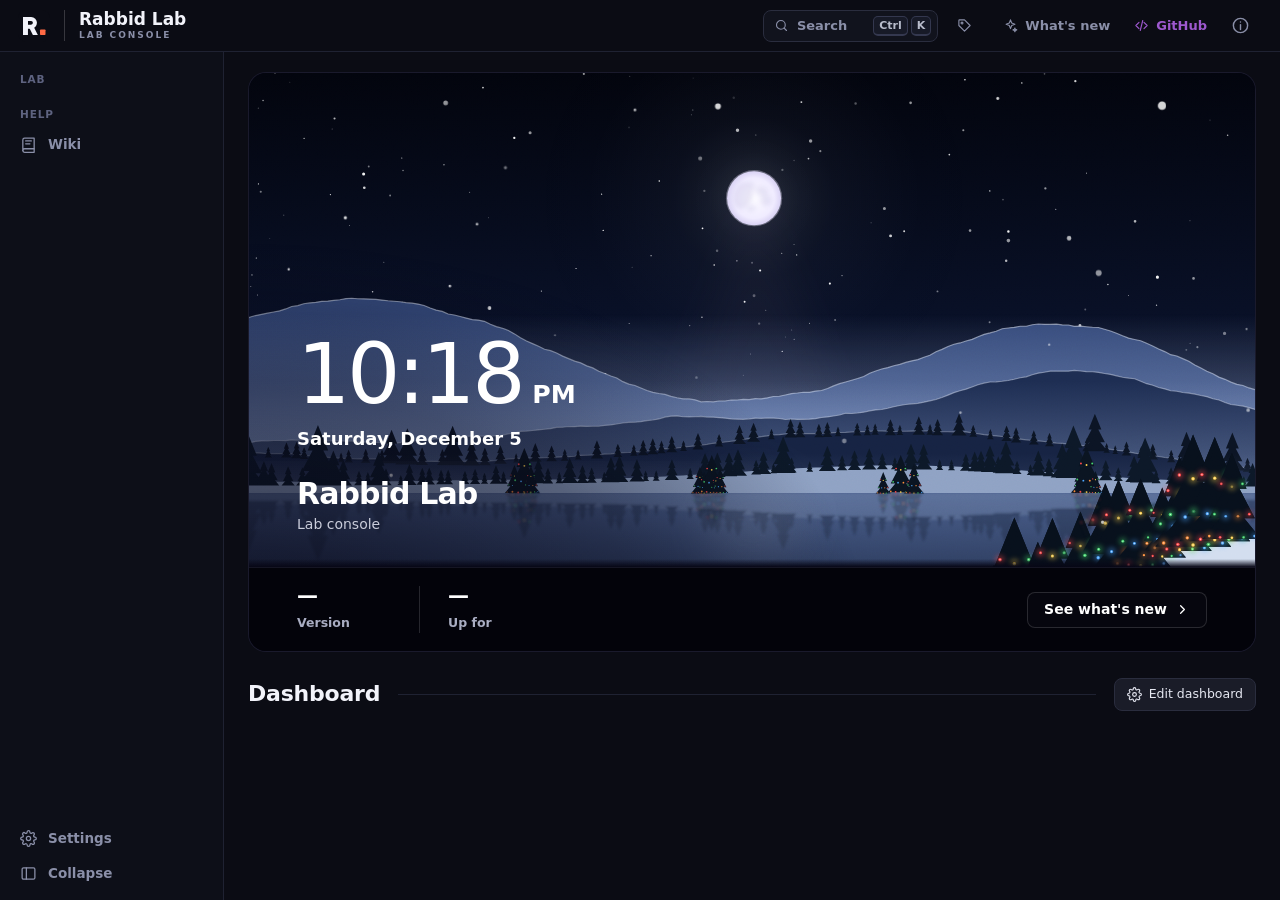
==== commit 57bd8338: "1.1.443: monster settings one line each, Rarely by default, Banner page in plain wording Each monste" ====
--- a/Src/RabbidLab.Server/wwwroot/index.html
+++ b/Src/RabbidLab.Server/wwwroot/index.html
@@ -115,6 +115,10 @@
   <symbol id="i-ticket" viewBox="0 0 24 24" fill="none" stroke="currentColor" stroke-width="1.8" stroke-linecap="round" stroke-linejoin="round"><path d="M3 7a1 1 0 0 1 1-1h16a1 1 0 0 1 1 1v3a2 2 0 0 0 0 4v3a1 1 0 0 1-1 1H4a1 1 0 0 1-1-1v-3a2 2 0 0 0 0-4z"/><path d="M15 6v2M15 11v2M15 16v2"/></symbol>
   <symbol id="i-hourglass" viewBox="0 0 24 24" fill="none" stroke="currentColor" stroke-width="1.8" stroke-linecap="round" stroke-linejoin="round"><path d="M6 3h12M6 21h12"/><path d="M8 3v3c0 2.5 4 4 4 6s-4 3.5-4 6v3M16 3v3c0 2.5-4 4-4 6s4 3.5 4 6v3"/></symbol>
   <symbol id="i-tree" viewBox="0 0 24 24" fill="none" stroke="currentColor" stroke-width="1.8" stroke-linecap="round" stroke-linejoin="round"><path d="M12 3 7.5 9.5h3L6 16h12l-4.5-6.5h3z"/><path d="M12 16v5"/></symbol>
+  <symbol id="i-sunrise" viewBox="0 0 24 24" fill="none" stroke="currentColor" stroke-width="1.6" stroke-linecap="round" stroke-linejoin="round"><path d="M3 18.5h18M7 18.5a5 5 0 0 1 10 0"/><path d="M12 10.5v-6M9.2 7.3 12 4.5l2.8 2.8"/></symbol>
+  <symbol id="i-sun" viewBox="0 0 24 24" fill="none" stroke="currentColor" stroke-width="1.6" stroke-linecap="round" stroke-linejoin="round"><circle cx="12" cy="12" r="4.2"/><path d="M12 2.6v2.2M12 19.2v2.2M2.6 12h2.2M19.2 12h2.2M5.35 5.35l1.55 1.55M17.1 17.1l1.55 1.55M5.35 18.65l1.55-1.55M17.1 6.9l1.55-1.55"/></symbol>
+  <symbol id="i-sunset" viewBox="0 0 24 24" fill="none" stroke="currentColor" stroke-width="1.6" stroke-linecap="round" stroke-linejoin="round"><path d="M3 18.5h18M7 18.5a5 5 0 0 1 10 0"/><path d="M12 4.5v6M9.2 7.7 12 10.5l2.8-2.8"/></symbol>
+  <symbol id="i-moon" viewBox="0 0 24 24" fill="none" stroke="currentColor" stroke-width="1.6" stroke-linecap="round" stroke-linejoin="round"><path d="M20.4 12.8A8.6 8.6 0 1 1 11.2 3.6a6.8 6.8 0 0 0 9.2 9.2Z"/></symbol>
   <symbol id="i-certificate" viewBox="0 0 24 24" fill="none" stroke="currentColor" stroke-width="1.8" stroke-linecap="round" stroke-linejoin="round"><path d="M13 17H5a2 2 0 0 1-2-2V6a2 2 0 0 1 2-2h14a2 2 0 0 1 2 2v5"/><path d="M7 8h8M7 12h4"/><circle cx="18" cy="15" r="3"/><path d="M16.5 17.6 16 21l2-1 2 1-.5-3.4"/></symbol>
   <symbol id="i-signpost" viewBox="0 0 24 24" fill="none" stroke="currentColor" stroke-width="1.8" stroke-linecap="round" stroke-linejoin="round"><path d="M12 3v18M9 21h6"/><path d="M5 5h12l2.5 2.5L17 10H5z"/><path d="M19 12H7l-2.5 2.5L7 17h12z"/></symbol>
   <symbol id="i-shield" viewBox="0 0 24 24" fill="none" stroke="currentColor" stroke-width="1.8" stroke-linecap="round" stroke-linejoin="round"><path d="M12 3l8 3v6c0 4.5-3.4 8.3-8 9-4.6-.7-8-4.5-8-9V6z"/></symbol>
@@ -482,7 +486,7 @@
         <div class="ds-row"><div class="ds-l"><b>After an update</b><span>What the opening screen says about the new version.</span></div>
           <div class="ds-r"><select id="open-note" aria-label="After an update"><option value="note">Show the first new note</option><option value="version">Only the version</option></select></div></div>
       </section>
-      <section class="ds-sec" data-sec="style"><h3 class="ds-h has-reset">Style <small class="ds-scope">Just you</small><span class="ds-pair"><button type="button" class="ds-btn" id="style-reset">Reset</button></span></h3>
+      <section class="ds-sec" data-sec="style"><h3 class="ds-h has-reset">Style <small class="ds-scope">Just you</small><button type="button" class="ds-btn" id="style-reset">Reset</button></h3>
         <p class="sq-lead">How windows, the side panel, menus, the opening screen and toasts look. Each can follow the style for the whole app or have its own.</p>
         <div class="ds-row"><div class="ds-l"><b>Style for the whole app</b><span>Solid is the console as it always was. Smoked glass, frosted glass and black glass show the page through, blurred. Dark is nearly solid.</span></div>
           <div class="ds-r"><select id="style-look" aria-label="Style for the whole app"><option value="solid">Solid</option><option value="glass">Smoked glass</option><option value="frost">Frosted glass</option><option value="black">Black glass</option><option value="dark">Dark</option></select></div></div>
@@ -520,14 +524,14 @@
     <!-- Banner: what every page's banner shows (sky.js draws its options here and in its window), and the monsters on
          Overview's banner (monsters.js). Kept in this browser. -->
     <section class="sub" data-sub="banner" data-title="Banner" hidden>
-      <header class="sub-head"><h2>Banner</h2><p>The picture at the top of every page: its sky, the holidays, the weather, and the monsters on Overview.</p></header>
+      <header class="sub-head"><h2>Banner</h2><p>Choose what the banner at the top of each page shows: the sky, holidays, weather, and the monsters on Overview.</p></header>
       <section class="ds-sec" data-sec="sky"><h3 class="ds-h">Sky <small class="ds-scope">Just you</small></h3>
-        <p class="sq-lead">What every page's banner shows in dark mode and in light mode, in this browser. The banners change as you pick. The same options open from the time and the weather on Overview's banner. Follow the clock goes by sunrise and sunset where the lab is, from its ZIP code under Weather, or by this computer's time zone when no ZIP code is set.</p>
+        <p class="sq-lead">Set the sky for dark mode and for light mode. Changes apply immediately and are saved in this browser only. You can also open these settings by clicking the time or the weather on the Overview banner. Follow the clock uses sunrise and sunset for the ZIP code under Weather, or this computer's time zone if no ZIP code is set.</p>
         <div class="sky-form" id="set-sky"></div>
       </section>
-      <section class="ds-sec" data-sec="monsters"><h3 class="ds-h has-reset">Monsters <small class="ds-scope">Just you</small><span class="ds-pair"><button type="button" class="ds-btn" id="mon-reset">Reset</button></span></h3>
-        <p class="sq-lead">Who comes by on Overview's banner, how often, and at which times of day, in this browser. A visit is each time Overview opens. No monster shows while the banner is a solid colour.</p>
-        <div class="sky-form" id="set-monsters"></div>
+      <section class="ds-sec" data-sec="monsters"><h3 class="ds-h has-reset">Monsters <small class="ds-scope">Just you</small><button type="button" class="ds-btn" id="mon-reset">Reset</button></h3>
+        <p class="sq-lead">Choose how often each monster appears on the Overview banner, and at which times of day. These settings are saved in this browser only. Monsters are hidden while the banner is a solid colour.</p>
+        <div class="mon-list" id="set-monsters"></div>
       </section>
     </section>
 
--- a/Src/RabbidLab.Server/wwwroot/Assets/overview.css
+++ b/Src/RabbidLab.Server/wwwroot/Assets/overview.css
@@ -297,17 +297,20 @@
 .sky-sw button[aria-pressed="true"] { border-color: #fff; }
 .sky-switch { display: inline-flex; align-items: center; gap: 12px; padding-top: 8px; color: var(--text); font-size: 14.5px; cursor: pointer; }
 .sky-note { margin: 12px 0 0; color: var(--muted); font-size: 13.5px; }
-/* Settings, Banner: the same rows on a page, a line between them as between the page's other rows; and a monster's row
-   (monsters.js): where it is under its name, how often over its times of day. */
+/* Settings, Banner: the same rows on a page, a line between them as between the page's other rows. */
 .set-area .sky-form { gap: 0; margin: 4px 0 10px; }
 .set-area .sky-row { grid-template-columns: 190px minmax(0, 1fr); padding: 18px 0; }
 .set-area .sky-row + .sky-row { border-top: 1px solid var(--line); }
 .set-area .sky-row > span { color: #fff; font-size: 15px; }
-.mon-row > span > small { display: block; margin-top: 3px; color: var(--muted); font-size: 13px; font-weight: 400; }
-.mon-opt { display: flex; align-items: center; gap: 12px; }
-.mon-opt + .mon-opt { margin-top: 10px; }
-.mon-opt > small { flex: none; width: 92px; color: var(--muted); font-size: 13px; }
-.mon-row .seg button:disabled { opacity: .4; cursor: default; }
+/* The monsters, a line each (monsters.js): how often as a drop-down, the four times of day as small buttons; pressed is on. */
+.mon-list .ds-row + .ds-row { border-top: 1px solid var(--line); }
+.mon-list .ds-r select { width: 150px; }
+.mon-times { display: inline-flex; gap: 6px; }
+.mon-times button { display: grid; place-items: center; width: 38px; height: 38px; padding: 0; border: 1px solid var(--line-strong); border-radius: 8px; background: none; color: var(--muted); cursor: pointer; }
+.mon-times button svg { width: 19px; height: 19px; }
+.mon-times button[aria-pressed="true"] { border-color: var(--accent-line); background: color-mix(in srgb, var(--accent-line) 12%, transparent); color: var(--title); }
+.mon-times button:hover:not(:disabled) { border-color: var(--accent-line); }
+.mon-times button:disabled { opacity: .4; cursor: default; }
 @media (max-width: 700px) { .sky-row, .set-area .sky-row { grid-template-columns: 1fr; gap: 6px; } .sky-row > span { padding-top: 0; } }/* The weather on the banners (weather.js): boxes of layers over the scene, each layer a drawing of its own that the
    graphics card moves whole. The fog's box lies over the monsters too, and under the shade behind the words and the strip. */
 .wx-overs { position: absolute; inset: 0; pointer-events: none; }
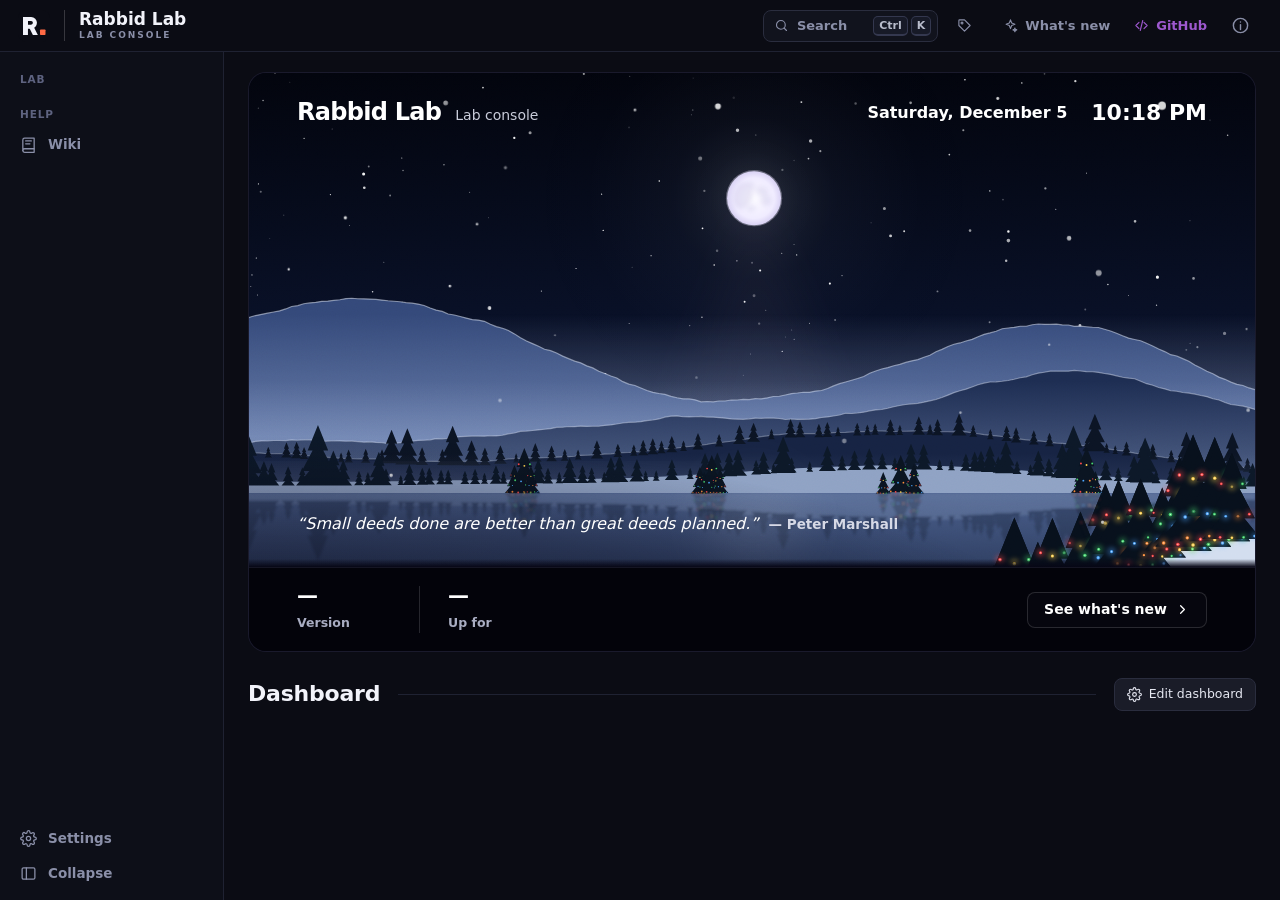
==== commit a2539912: "1.1.451: one line of text on the Overview banner, top or bottom, with a quote of the day; no firmwar" ====
--- a/Src/RabbidLab.Server/wwwroot/index.html
+++ b/Src/RabbidLab.Server/wwwroot/index.html
@@ -86,6 +86,7 @@
 <script src="Assets/deploy.js" defer></script>
 <script src="Assets/dock.js" defer></script>
 <script src="Assets/dashboard.js" defer></script>
+<script src="Assets/quotes.js" defer></script>
 <script src="Assets/ovinfo.js" defer></script>
 </head>
 <!-- The console: the top bar, the rail down the left, and one page at a time (console.js picks it from the address). -->
@@ -299,20 +300,27 @@
     <a class="button small primary" id="here-download" href="/api/clients/download" download><svg><use href="#i-download"/></svg><span>Download the client</span></a>
     <button type="button" class="link" id="here-later">Not now</button></div>
   <section class="page home" id="page-overview" data-page="overview" data-title="Overview" hidden>
-    <!-- The banner: a scene drawn from the accent (scene.js), the time, the weather and the lab's name at the foot on the left, and a glass strip
-         along the bottom with the numbers and the buttons. Nothing on it changes size, so it never moves. -->
-    <header class="ovb" id="hero">
+    <!-- The banner: a scene drawn from the accent (scene.js), one line of words across it, and a glass strip along the
+         bottom with the numbers and the buttons. Nothing on it changes size, so it never moves. -->
+    <header class="ovb" id="hero" data-line="top" data-quote="off">
       <div class="ovb-art" data-scene aria-hidden="true"></div>
-      <!-- The words (ovinfo.js): the time and the weather where the lab is, the hours to come, the lab's name. The time and
-           the weather open the sky's window. -->
-      <div class="ovb-main">
-        <div class="ovw-pair">
-          <button type="button" class="ovw-half" data-sky-open data-tip="Change the sky"><b class="ovw-fig"><span id="ovw-time"></span><small id="ovw-ap"></small></b><span class="ovw-strong" id="ovw-date"></span></button>
-          <button type="button" class="ovw-half" id="ovw-wx" data-sky-open data-tip="Change the sky" hidden><b class="ovw-fig" id="ovw-temp"></b><span class="ovw-strong" id="ovw-says"></span><small class="ovw-soft" id="ovw-more"></small></button>
+      <!-- The words (ovinfo.js): one line with the lab's name at its left and the date, the time and the weather where the
+           lab is at its right. The weather opens the next hours; the time opens the banner's settings. The line is at the
+           top or at the bottom, with the quote of the day at the other end (Settings, Banner). -->
+      <div class="ovw-line">
+        <div class="ovw-lab"><h1><span id="hero-name">Rabbid Lab</span><em id="hero-dev" hidden>DEV</em></h1><p id="hero-eyebrow">Lab console</p></div>
+        <div class="ovw-end">
+          <span class="ovw-date" id="ovw-date"></span>
+          <button type="button" class="ovw-time" id="ovw-time" data-sky-open data-tip="Banner settings"></button>
+          <button type="button" class="ovw-wx" id="ovw-wx" aria-expanded="false" aria-controls="ovw-pop" data-tip="Next hours" hidden><span id="ovw-icon"></span><b id="ovw-temp"></b><span id="ovw-says"></span><svg class="chev"><use href="#i-chevron-down"/></svg></button>
+          <div class="ovw-pop" id="ovw-pop" hidden>
+            <p id="ovw-more"></p>
+            <div class="ovw-rows" id="ovw-hours"></div>
+            <button type="button" class="small" data-sky-open>Banner settings</button>
+          </div>
         </div>
-        <div class="ovw-hours" id="ovw-hours" hidden></div>
-        <div class="ovw-lab"><h1><span id="hero-name">Rabbid Lab</span><em id="hero-dev" hidden>DEV</em></h1><p id="hero-eyebrow">Lab console</p></div>
-      </div>
+      </div>
+      <p class="ovw-quote" id="ovw-quote" hidden><q id="ovw-quote-text"></q><cite id="ovw-quote-by"></cite></p>
       <div class="ovb-strip">
         <div class="ovb-nums">
           <div><b id="hero-version"><i class="sk sk-num"></i></b><span>Version</span></div>
@@ -524,9 +532,13 @@
     <!-- Banner: what every page's banner shows (sky.js draws its options here and in its window), and the monsters on
          Overview's banner (monsters.js). Kept in this browser. -->
     <section class="sub" data-sub="banner" data-title="Banner" hidden>
-      <header class="sub-head"><h2>Banner</h2><p>Choose what the banner at the top of each page shows: the sky, holidays, weather, and the monsters on Overview.</p></header>
+      <header class="sub-head"><h2>Banner</h2><p>Choose what the banner at the top of each page shows: the text on Overview, the sky, holidays, weather, and the monsters on Overview.</p></header>
+      <section class="ds-sec" data-sec="words"><h3 class="ds-h">Overview text <small class="ds-scope">Just you</small></h3>
+        <p class="sq-lead">Choose where the lab name, the date, the time and the weather appear on the Overview banner, and whether the banner shows a quote of the day. Changes apply immediately and are saved in this browser only.</p>
+        <div class="sky-form" id="set-words"></div>
+      </section>
       <section class="ds-sec" data-sec="sky"><h3 class="ds-h">Sky <small class="ds-scope">Just you</small></h3>
-        <p class="sq-lead">Set the sky for dark mode and for light mode. Changes apply immediately and are saved in this browser only. You can also open these settings by clicking the time or the weather on the Overview banner. Follow the clock uses sunrise and sunset for the ZIP code under Weather, or this computer's time zone if no ZIP code is set.</p>
+        <p class="sq-lead">Set the sky for dark mode and for light mode. Changes apply immediately and are saved in this browser only. You can also open these settings by clicking the time on the Overview banner. Follow the clock uses sunrise and sunset for the ZIP code under Weather, or this computer's time zone if no ZIP code is set.</p>
         <div class="sky-form" id="set-sky"></div>
       </section>
       <section class="ds-sec" data-sec="monsters"><h3 class="ds-h has-reset">Monsters <small class="ds-scope">Just you</small><button type="button" class="ds-btn" id="mon-reset">Reset</button></h3>
--- a/Src/RabbidLab.Server/wwwroot/Assets/console.css
+++ b/Src/RabbidLab.Server/wwwroot/Assets/console.css
@@ -1193,6 +1193,24 @@
 .dp-copy { display: flex; align-items: center; gap: 8px; }
 .dp-copy code { flex: 1; min-width: 0; height: 40px; padding: 0 14px; border: 1px solid var(--line-strong); border-radius: 8px; background: #0C0E17; color: var(--title); font-size: 12.5px; line-height: 38px; overflow: hidden; text-overflow: ellipsis; white-space: nowrap; }
 .dp-copy .ds-btn.ds-ibtn { flex: none; width: 40px; height: 40px; }
+/* The computers: a filter, then a row each (name, Windows, state, a line about it) that opens the side panel. */
+.dp-seg { margin: 0; gap: 6px; }
+.dp-seg button { height: 34px; padding: 0 14px; font-size: 13.5px; }
+.dp-rows { display: grid; }
+.dp-row { display: grid; grid-template-columns: minmax(110px, 180px) minmax(110px, 190px) 136px minmax(0, 1fr) 16px; align-items: center; gap: 14px; min-height: 48px; padding: 6px 8px; border: 0;
+  border-top: 1px solid var(--line); border-radius: 0; background: none; color: var(--text); font: inherit; font-size: 13.5px; text-align: left; cursor: pointer; }
+.dp-row:first-child { border-top: 0; }
+.dp-row:hover, .dp-row[aria-current="true"] { background: color-mix(in srgb, var(--accent-line) 8%, transparent); }
+.dp-row b { overflow: hidden; color: var(--title); font-weight: 600; text-overflow: ellipsis; white-space: nowrap; }
+.dp-row > span { overflow: hidden; color: var(--muted); text-overflow: ellipsis; white-space: nowrap; }
+.dp-row .ubadge { justify-self: start; margin: 0; overflow: visible; }
+.dp-row svg { width: 16px; height: 16px; color: var(--muted); }
+.dp-get { flex: none; align-self: center; text-decoration: none; }
+/* In the side panel: what happened in words, then the log's last lines. */
+.dp-say { margin: 0; color: var(--text); font-size: 14px; line-height: 1.5; }
+.dp-log { max-height: 260px; margin: 0; font-size: 12px; }
+.dp-log-acts { display: flex; flex-wrap: wrap; gap: 10px; margin-top: 12px; }
+@media (max-width: 900px) { .dp-row { grid-template-columns: minmax(0, 1fr) 136px 16px; } .dp-row > span:not(.ubadge) { display: none; } }
 .seats-page[data-at="deploy"] #dv-tabs small { display: none; }
 /* Devices, Printers (printers.js): what is wrong with a printer, in a cell and listed in its panel. */
 .pr-bad { color: var(--amber); }
--- a/Src/RabbidLab.Server/wwwroot/Assets/overview.css
+++ b/Src/RabbidLab.Server/wwwroot/Assets/overview.css
@@ -1,5 +1,5 @@
-/* The banners. Overview's (.ovb): a rounded panel with the night scene (scene.js) behind it, the headline at the foot on the
-   left with the sky open above it, and a glass strip along the bottom with the numbers and, at its end, the buttons. It has
+/* The banners. Overview's (.ovb): a rounded panel with the night scene (scene.js) behind it, one line of words across it at the top or
+   the bottom (ovinfo.js), and a glass strip along the bottom with the numbers and, at its end, the buttons. It has
    a fixed height and nothing on it changes size when an update comes in, so it never moves. Every other page's (.hero) is
    a smaller one of the same, further down. Their edges are the page's edges (--side, console.css), so every page's tabs
    and lists line up with them ("Align all pages with borders"). */
@@ -14,43 +14,67 @@
 /* A faint grain over the scene, so its fades show no steps; kept out of the drawing so its moving parts never redraw it. */
 .ovb-art::before, .hero-art::before { content: ""; position: absolute; inset: 0; z-index: 1; pointer-events: none; opacity: .05; mix-blend-mode: overlay;
   background: url("data:image/svg+xml,%3Csvg xmlns='http://www.w3.org/2000/svg' width='180' height='180'%3E%3Cfilter id='n'%3E%3CfeTurbulence type='fractalNoise' baseFrequency='.8' numOctaves='2' stitchTiles='stitch'/%3E%3C/filter%3E%3Crect width='100%25' height='100%25' filter='url(%23n)'/%3E%3C/svg%3E"); }
-/* Shade behind the words at the bottom left, and solid under the strip, so no moonlight glows up through its glass. */
-.ovb-art::after { content: ""; position: absolute; inset: 0; z-index: 2; pointer-events: none;
-  background: linear-gradient(0deg, rgb(7 7 22) 0 84px, transparent 92px),
-    radial-gradient(ellipse 72% 82% at 0% 100%, color-mix(in srgb, var(--sk-shade, #070716) 80%, transparent), color-mix(in srgb, var(--sk-shade, #070716) 42%, transparent) 55%, transparent 86%); }
+/* Solid under the strip, so no moonlight glows up through its glass. What stands on the picture in white has a soft
+   shade behind it: the quote in the bottom left corner, or a band right across for the line at the bottom. */
+.ovb-art::after { content: ""; position: absolute; inset: 0; z-index: 2; pointer-events: none; background: linear-gradient(0deg, rgb(7 7 22) 0 84px, transparent 92px); }
+.ovb[data-line="top"][data-quote="on"] .ovb-art::after { background: linear-gradient(0deg, rgb(7 7 22) 0 84px, transparent 92px),
+  radial-gradient(ellipse 940px 250px at 0% 100%, rgb(7 7 22 / .6), rgb(7 7 22 / .3) 55%, transparent 86%); }
+.ovb[data-line="bottom"] .ovb-art::after { background: linear-gradient(0deg, rgb(7 7 22) 0 84px, rgb(7 7 22 / .66) 84px, rgb(7 7 22 / .4) 150px, transparent 250px); }
 
-/* The words (ovinfo.js): the time and the weather side by side in large thin figures with a thin line between them, the
-   next five hours under them, then the lab's name with its line. They take the sky's own word colours, dark by day. The
-   time and the weather are buttons that open the sky's window, so the banner has no chip. */
-.ovb-main { position: absolute; left: 48px; bottom: 116px; color: var(--sk-text, #fff); transition: color 2.4s ease; }
-.ovw-pair { display: flex; align-items: flex-start; }
-.ovw-half, .ovw-half:hover { display: grid; justify-items: start; height: auto; margin: 0; padding: 0; border: 0; border-radius: 0; background: none; color: inherit; font: inherit; text-align: left; cursor: pointer; }
-.ovw-half[hidden] { display: none; }
-.ovw-half:focus-visible { outline: 2px solid var(--accent-line); outline-offset: 6px; border-radius: 8px; }
-.ovw-half + .ovw-half { margin-left: 44px; padding-left: 44px; border-left: 1px solid color-mix(in srgb, currentColor 24%, transparent); }
-.ovw-fig { display: flex; align-items: baseline; gap: 12px; font: 300 84px/1 "Segoe UI Variable Display", "Segoe UI", system-ui, sans-serif; letter-spacing: -.04em; font-variant-numeric: tabular-nums; white-space: nowrap; }
-.ovw-fig small { margin-left: -2px; font-size: .3em; font-weight: 600; letter-spacing: 0; }
+/* The words (ovinfo.js): one line across the banner, the lab's name with its own line at the left and the date, the time
+   and the weather at the right. At the top it stands on the sky and takes the sky's own word colours, dark by day; at the
+   bottom it is white on its band at every time of day. The time opens the banner's settings and the weather the next
+   hours, so the banner has no chip. */
+.ovw-line { position: absolute; left: 48px; right: 48px; top: 26px; z-index: 3; display: flex; align-items: center; justify-content: space-between; gap: 32px;
+  color: var(--sk-text, #fff); transition: color 2.4s ease; }
+.ovw-lab { display: flex; align-items: baseline; gap: 14px; min-width: 0; }
+.ovw-lab h1 { margin: 0; color: inherit; font: 800 24px/1.1 "Segoe UI Variable Display", "Segoe UI", system-ui, sans-serif; letter-spacing: -.03em; white-space: nowrap; }
+/* The DEV tag sits at the top of the name's capitals. */
+.ovw-lab h1 em { display: inline-block; margin: 4px 0 0 5px; padding: 2px 7px; border-radius: 4px; background: var(--accent); color: #fff; font: 700 11px/1.4 "Segoe UI", system-ui, sans-serif; letter-spacing: .08em; font-style: normal; vertical-align: top; }
+.ovw-lab h1 em[hidden] { display: none; }
+.ovw-lab p { min-width: 0; margin: 0; overflow: hidden; color: var(--sk-lead, #C9CCDA); font-size: 14px; white-space: nowrap; text-overflow: ellipsis; transition: color 2.4s ease; }
+.ovw-end { position: relative; display: flex; flex: none; align-items: center; gap: 24px; }
+.ovw-date { font-size: 16px; font-weight: 650; white-space: nowrap; }
+.ovw-time, .ovw-time:hover, .ovw-wx, .ovw-wx:hover { display: inline-flex; align-items: center; gap: 8px; height: auto; margin: 0; padding: 0; border: 0; border-radius: 0; background: none; color: inherit;
+  font: 600 16px/1 "Segoe UI Variable Display", "Segoe UI", system-ui, sans-serif; white-space: nowrap; cursor: pointer; }
+.ovw-wx[hidden] { display: none; }
+.ovw-time, .ovw-time:hover, .ovw-wx b { font-size: 22px; font-weight: 700; font-variant-numeric: tabular-nums; }
+:is(.ovw-time, .ovw-wx):focus-visible { outline: 2px solid var(--accent-line); outline-offset: 6px; border-radius: 8px; }
+#ovw-icon { display: inline-flex; }
 .ovw-ic { flex: none; width: 22px; height: 22px; fill: none; stroke: currentColor; stroke-width: 1.6; stroke-linecap: round; stroke-linejoin: round; }
-.ovw-fig .ovw-ic { align-self: center; width: 50px; height: 50px; stroke-width: 1.3; transition: color .15s ease; }
-.ovw-half:hover .ovw-fig .ovw-ic { color: var(--accent-soft); }
-.ovw-strong { display: block; margin-top: 10px; font-size: 18px; font-weight: 650; line-height: 1.4; white-space: nowrap; }
-.ovw-soft { display: block; color: var(--sk-lead, #C9CCDA); font-size: 13.5px; font-weight: 600; line-height: 1.4; white-space: nowrap; transition: color 2.4s ease; }
-.ovw-soft[hidden] { display: none; }
-.ovw-hours { display: flex; gap: 34px; margin-top: 22px; padding-top: 16px; border-top: 1px solid color-mix(in srgb, currentColor 18%, transparent); }
-.ovw-hours[hidden] { display: none; }
-.ovw-hours > span { display: grid; justify-items: center; gap: 5px; min-width: 46px; }
-.ovw-hours small { color: var(--sk-lead, #C9CCDA); font-size: 12.5px; font-weight: 600; white-space: nowrap; transition: color 2.4s ease; }
-.ovw-hours b { font-size: 15px; font-weight: 700; font-variant-numeric: tabular-nums; }
-/* The lab's name with its line under it; the DEV tag sits at the top of its capitals. */
-.ovw-lab { margin-top: 26px; }
-.ovw-lab h1 { margin: 0; color: inherit; font: 800 30px/1.1 "Segoe UI Variable Display", "Segoe UI", system-ui, sans-serif; letter-spacing: -.03em; white-space: nowrap; }
-.ovw-lab h1 em { display: inline-block; margin: 6.6px 0 0 5px; padding: 2px 7px; border-radius: 4px; background: var(--accent); color: #fff; font: 700 12px/1.4 "Segoe UI", system-ui, sans-serif; letter-spacing: .08em; font-style: normal; vertical-align: top; }
-.ovw-lab h1 em[hidden] { display: none; }
-.ovw-lab p { margin: 4px 0 0; color: var(--sk-lead, #C9CCDA); font-size: 14px; transition: color 2.4s ease; }
-/* By day the words are dark and have no shade behind them; the small ones at the foot would be lost on the dark pines, so
-   a tight light glow lies there. */
-:root[data-sky="day"] .ovb-art::after { background: linear-gradient(0deg, rgb(7 7 22) 0 84px, transparent 92px),
-  radial-gradient(ellipse 46% 60% at 0% 100%, rgb(255 255 255 / .62), rgb(255 255 255 / .26) 55%, transparent 88%); }
+.ovw-wx .chev { width: 15px; height: 15px; color: var(--sk-lead, #C9CCDA); transition: transform .2s ease, color 2.4s ease; }
+.ovw-wx[aria-expanded="true"] .chev { transform: rotate(180deg); }
+/* The next hours: black glass on a layer behind them, popping in under the weather where it is. The menus' style when the
+   lab set one (style.js). */
+.ovw-pop { position: absolute; right: 0; top: calc(100% + 16px); z-index: 4; isolation: isolate; width: 300px; padding: 16px 18px; border: 1px solid rgb(255 255 255 / .05); border-radius: 14px; color: #fff;
+  transform-origin: 100% 0; animation: ovw-pop .22s ease backwards; }
+.ovw-pop[hidden] { display: none; }
+.ovw-pop::before { content: ""; position: absolute; inset: 0; z-index: -1; border-radius: inherit; background: rgb(0 0 0 / .52); backdrop-filter: blur(22px) saturate(148%); }
+html[data-sty-menus] .ovw-pop { border-color: var(--sty-menus-edge); }
+html[data-sty-menus] .ovw-pop::before { background: var(--sty-menus-bg); backdrop-filter: var(--sty-menus-blur); }
+@keyframes ovw-pop { from { opacity: 0; transform: scale(.96); } }
+.ovw-pop > p { margin: 0 0 10px; color: #A9ADC2; font-size: 13px; font-weight: 600; }
+.ovw-pop > p[hidden] { display: none; }
+.ovw-rows > div { display: grid; grid-template-columns: 54px 22px 1fr auto; align-items: center; gap: 10px; height: 36px; border-top: 1px solid rgb(255 255 255 / .08); font-size: 14px; }
+.ovw-rows small { color: #A9ADC2; font-size: 13px; font-weight: 600; }
+.ovw-rows .ovw-ic { width: 20px; height: 20px; }
+.ovw-rows b { font-weight: 700; font-variant-numeric: tabular-nums; }
+.ovw-pop > button { width: 100%; margin-top: 12px; justify-content: center; }
+/* The quote of the day: its words, then who said them, quieter. At the foot it is the picture's only words there, white
+   on the corner's shade. */
+.ovw-quote { position: absolute; left: 48px; bottom: 116px; z-index: 3; max-width: 620px; margin: 0; color: #fff; font-size: 16px; font-style: italic; line-height: 1.45; }
+.ovw-quote[hidden] { display: none; }
+.ovw-quote q { quotes: "\201C" "\201D"; }
+.ovw-quote cite { margin-left: 10px; color: #D6D9E6; font-size: 13.5px; font-style: normal; font-weight: 600; white-space: nowrap; }
+.ovw-quote cite::before { content: "\2014\00a0"; }
+.ovw-quote cite:empty { display: none; }
+/* The line at the bottom, just over the strip: white on its band, the hours opening upward, and the quote alone at the
+   top in the sky's own colours. */
+.ovb[data-line="bottom"] .ovw-line { top: auto; bottom: 104px; color: #fff; }
+.ovb[data-line="bottom"] :is(.ovw-lab p, .ovw-wx .chev) { color: #D6D9E6; }
+.ovb[data-line="bottom"] .ovw-pop { top: auto; bottom: calc(100% + 16px); transform-origin: 100% 100%; }
+.ovb[data-line="bottom"] .ovw-quote { top: 28px; bottom: auto; color: var(--sk-text, #fff); transition: color 2.4s ease; }
+.ovb[data-line="bottom"] .ovw-quote cite { color: var(--sk-lead, #C9CCDA); transition: color 2.4s ease; }
 /* The other pages' words fade to their new colour with the sky. */
 :is(.hero-title, .hero-lead) { transition: color 2.4s ease; }
 
@@ -80,14 +104,19 @@
 .ovb-btns .button { border: 1px solid rgb(255 255 255 / .14); background: rgb(10 11 19 / .5); color: #fff; }
 .ovb-btns .button:hover { border-color: rgb(255 255 255 / .3); background: rgb(10 11 19 / .7); }
 
-/* A narrow window: the banner grows to fit, the words above the strip, the strip's buttons under its numbers. */
+/* A narrow window: the banner grows to fit, the strip's buttons under its numbers. */
 @media (max-width: 1100px) {
   .ovb { display: flex; flex-direction: column; justify-content: flex-end; height: auto; min-height: 520px; }
-  .ovb-main { position: relative; left: auto; bottom: auto; padding: 140px 32px 32px; }
-  .ovw-fig { font-size: 60px; }
-  .ovw-fig .ovw-ic { width: 38px; height: 38px; }
-  .ovw-half + .ovw-half { margin-left: 26px; padding-left: 26px; }
-  .ovw-hours { gap: 20px; }
+  /* The line wraps: the name, then the date, the time and the weather under it. What is at the foot goes in the flow
+     over the strip, which is as tall as its buttons make it there. */
+  .ovw-line { left: 32px; right: 32px; top: 22px; flex-wrap: wrap; gap: 10px 24px; }
+  .ovw-lab { flex-wrap: wrap; gap: 2px 14px; }
+  .ovw-end { flex-wrap: wrap; gap: 8px 20px; }
+  .ovw-quote { position: static; margin: 0 32px 22px; }
+  .ovb[data-line="bottom"] .ovw-line { position: static; margin: 0 32px 20px; }
+  .ovb[data-line="bottom"] .ovw-quote { position: absolute; left: 32px; right: 32px; top: 22px; margin: 0; }
+  .ovw-pop { right: auto; left: 0; transform-origin: 0 0; }
+  .ovb[data-line="bottom"] .ovw-pop { transform-origin: 0 100%; }
   .ovb-strip { position: relative; flex-wrap: wrap; height: auto; padding: 18px 32px; }
   .ovb-btns { margin-left: 0; }
 }
